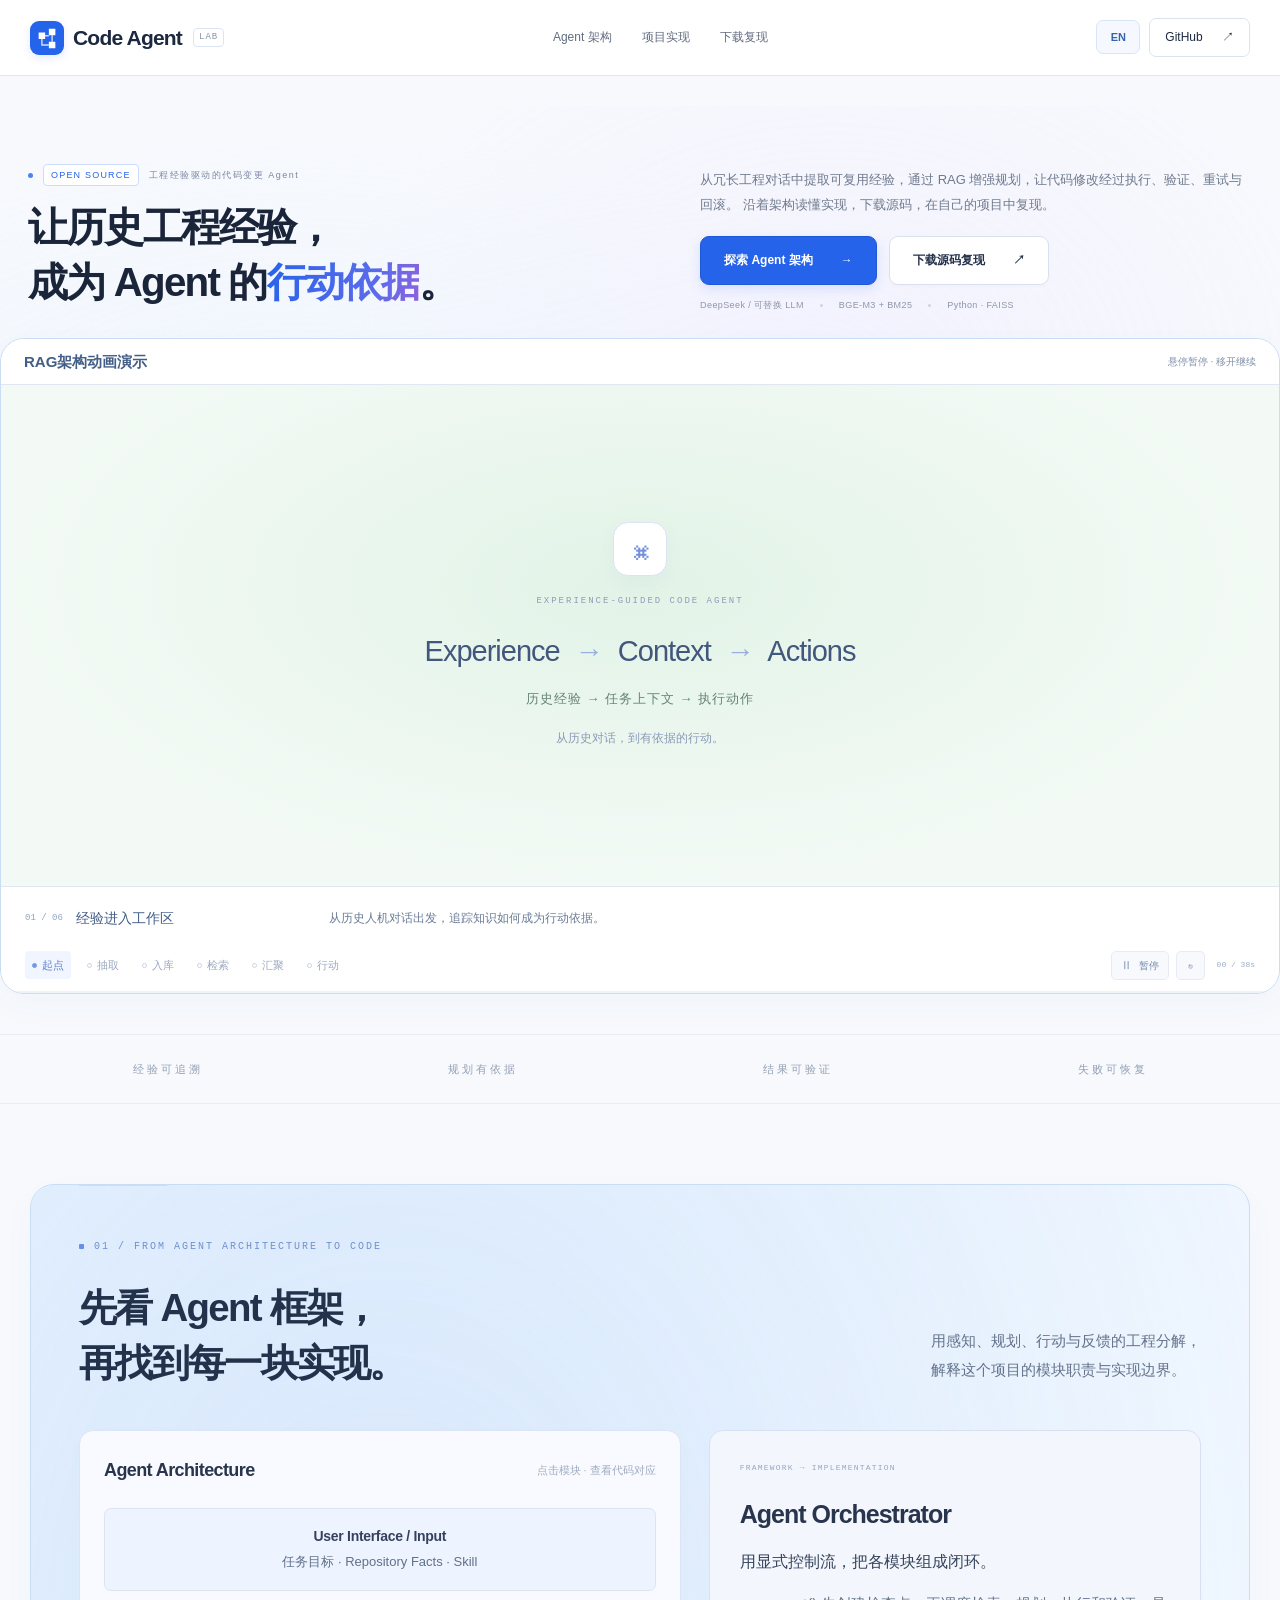
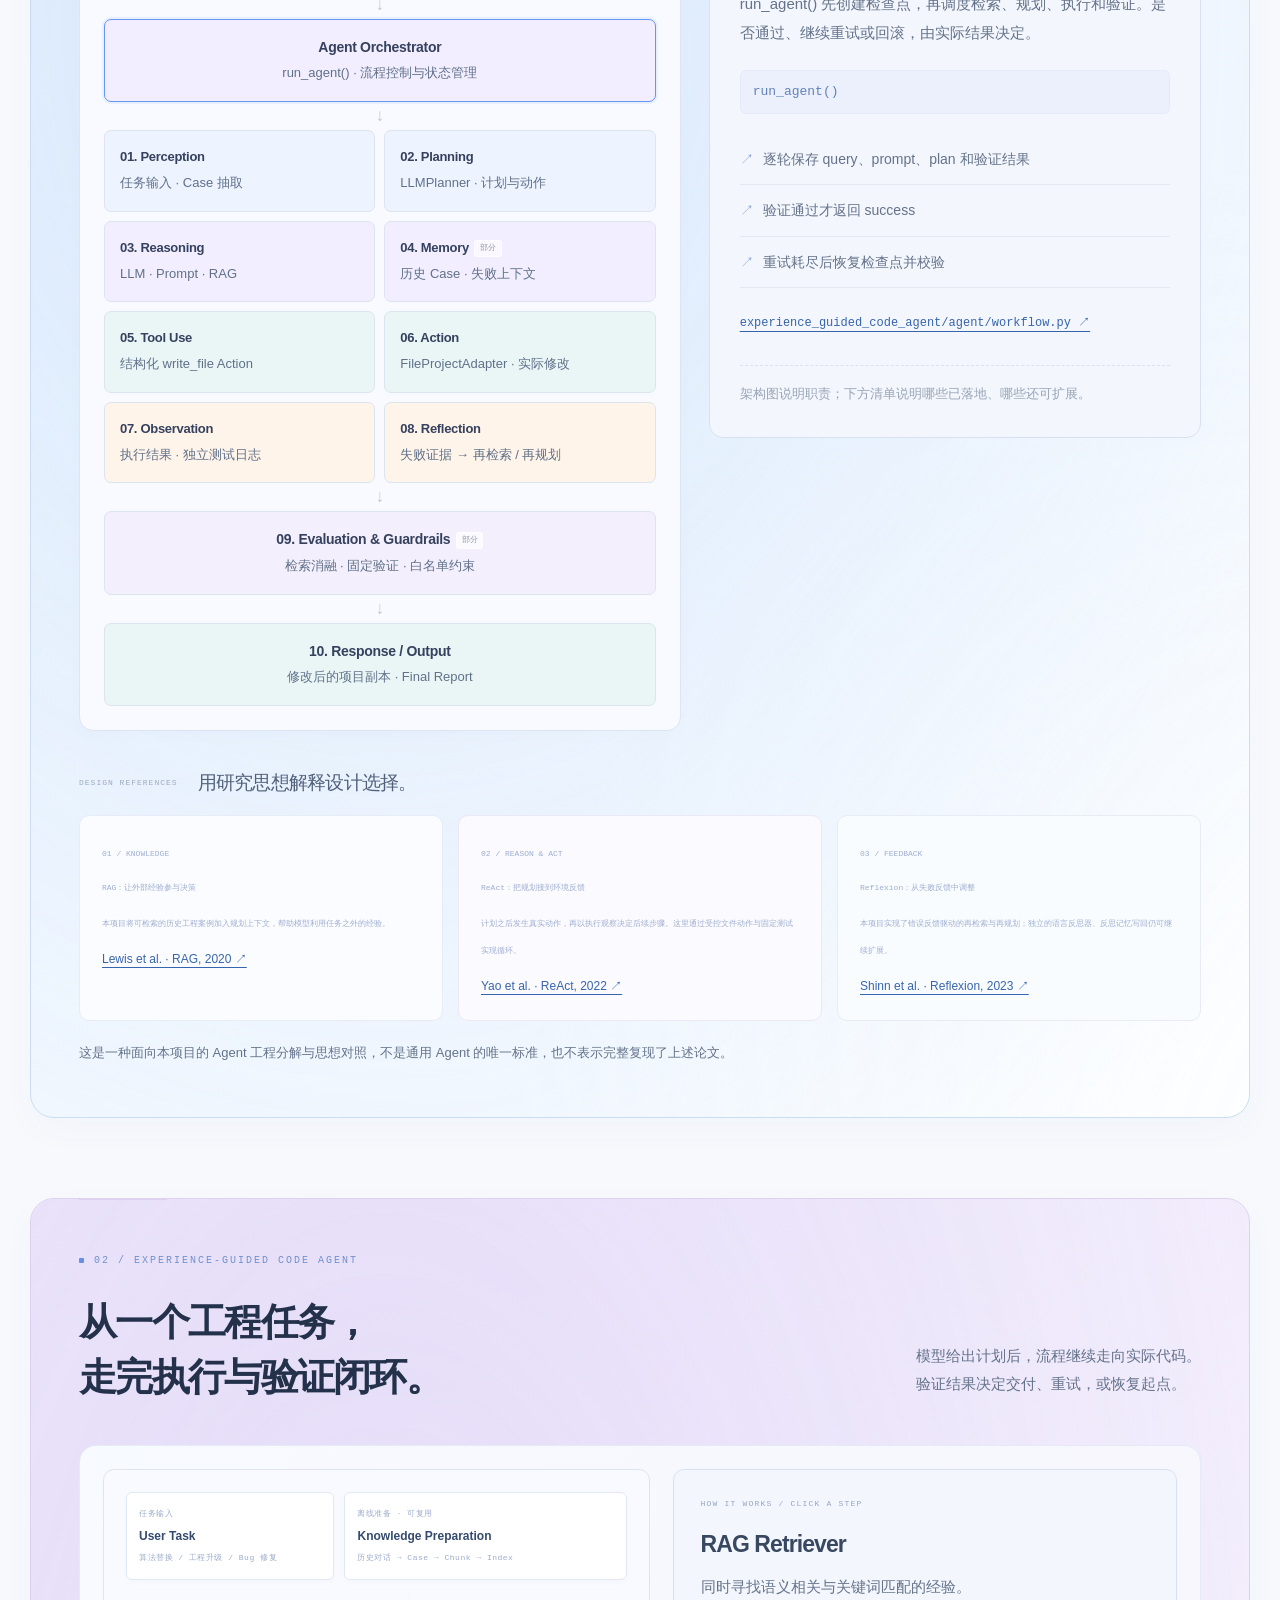
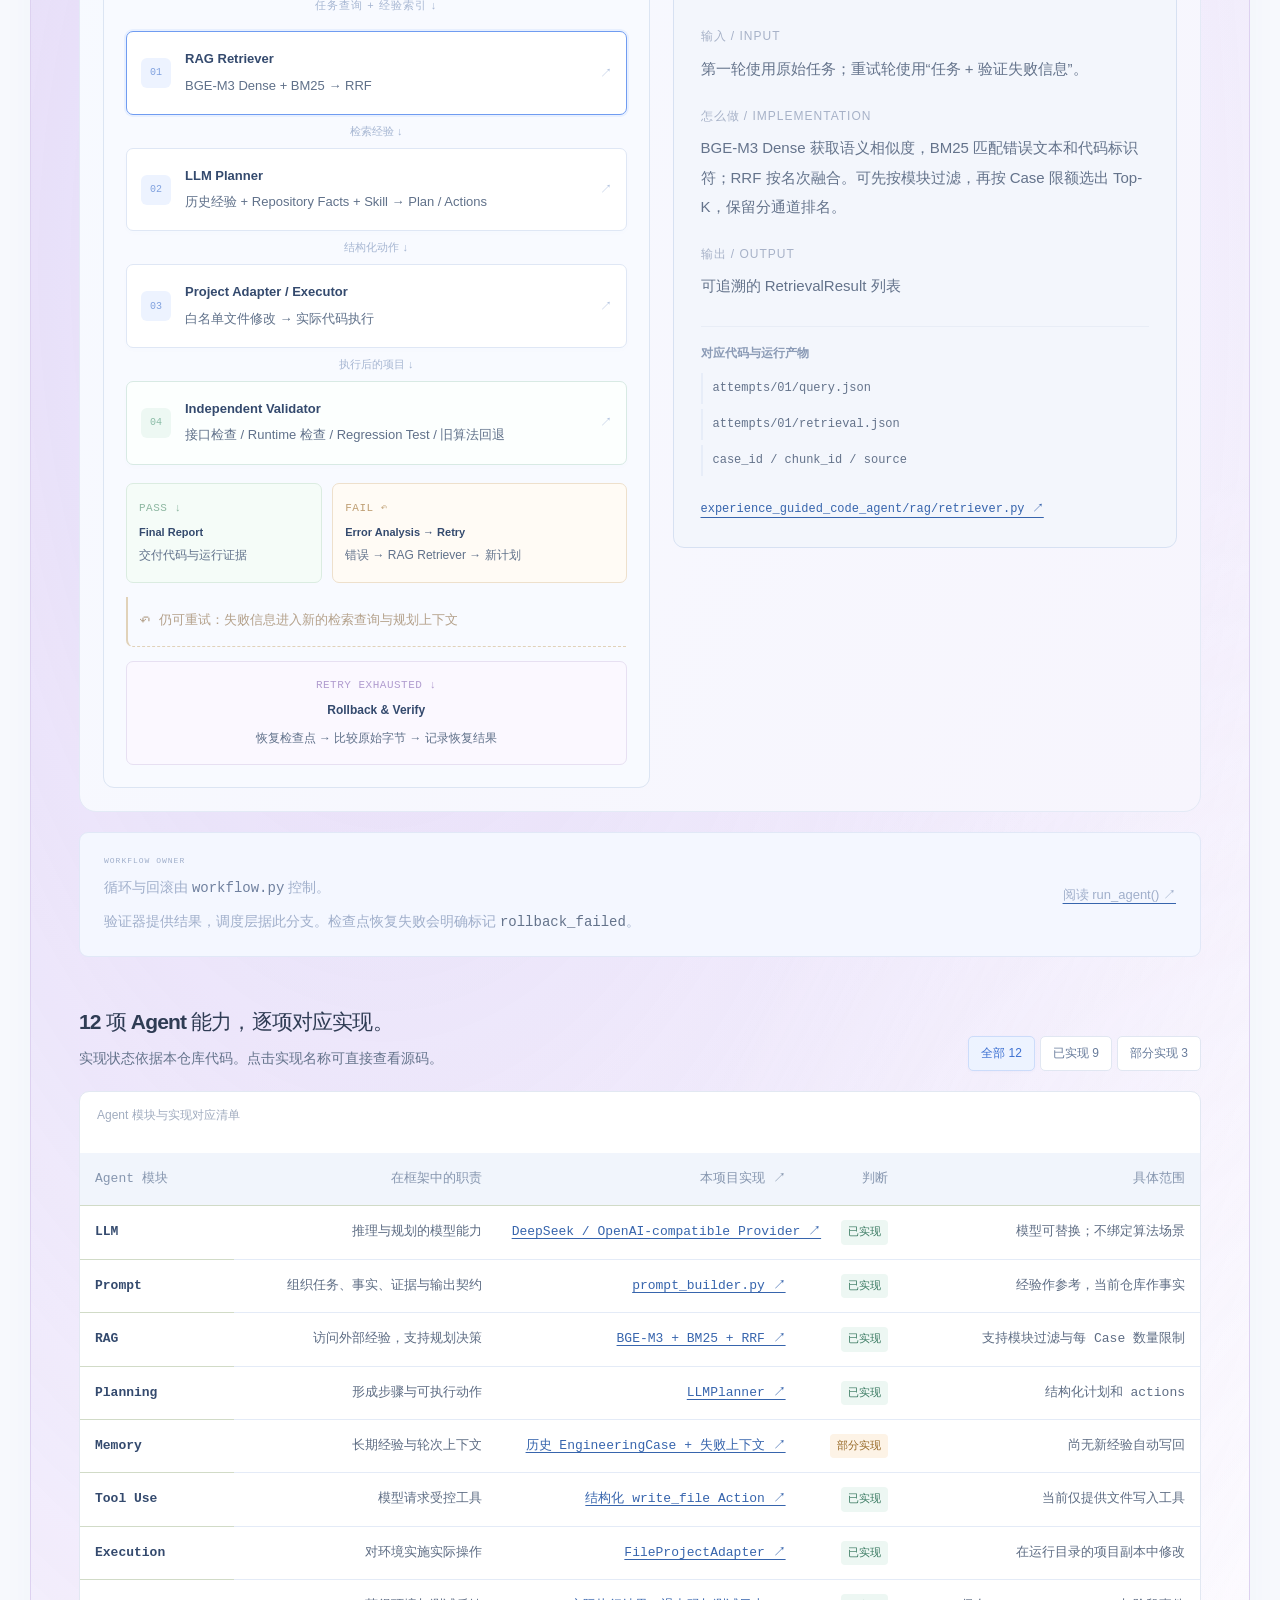
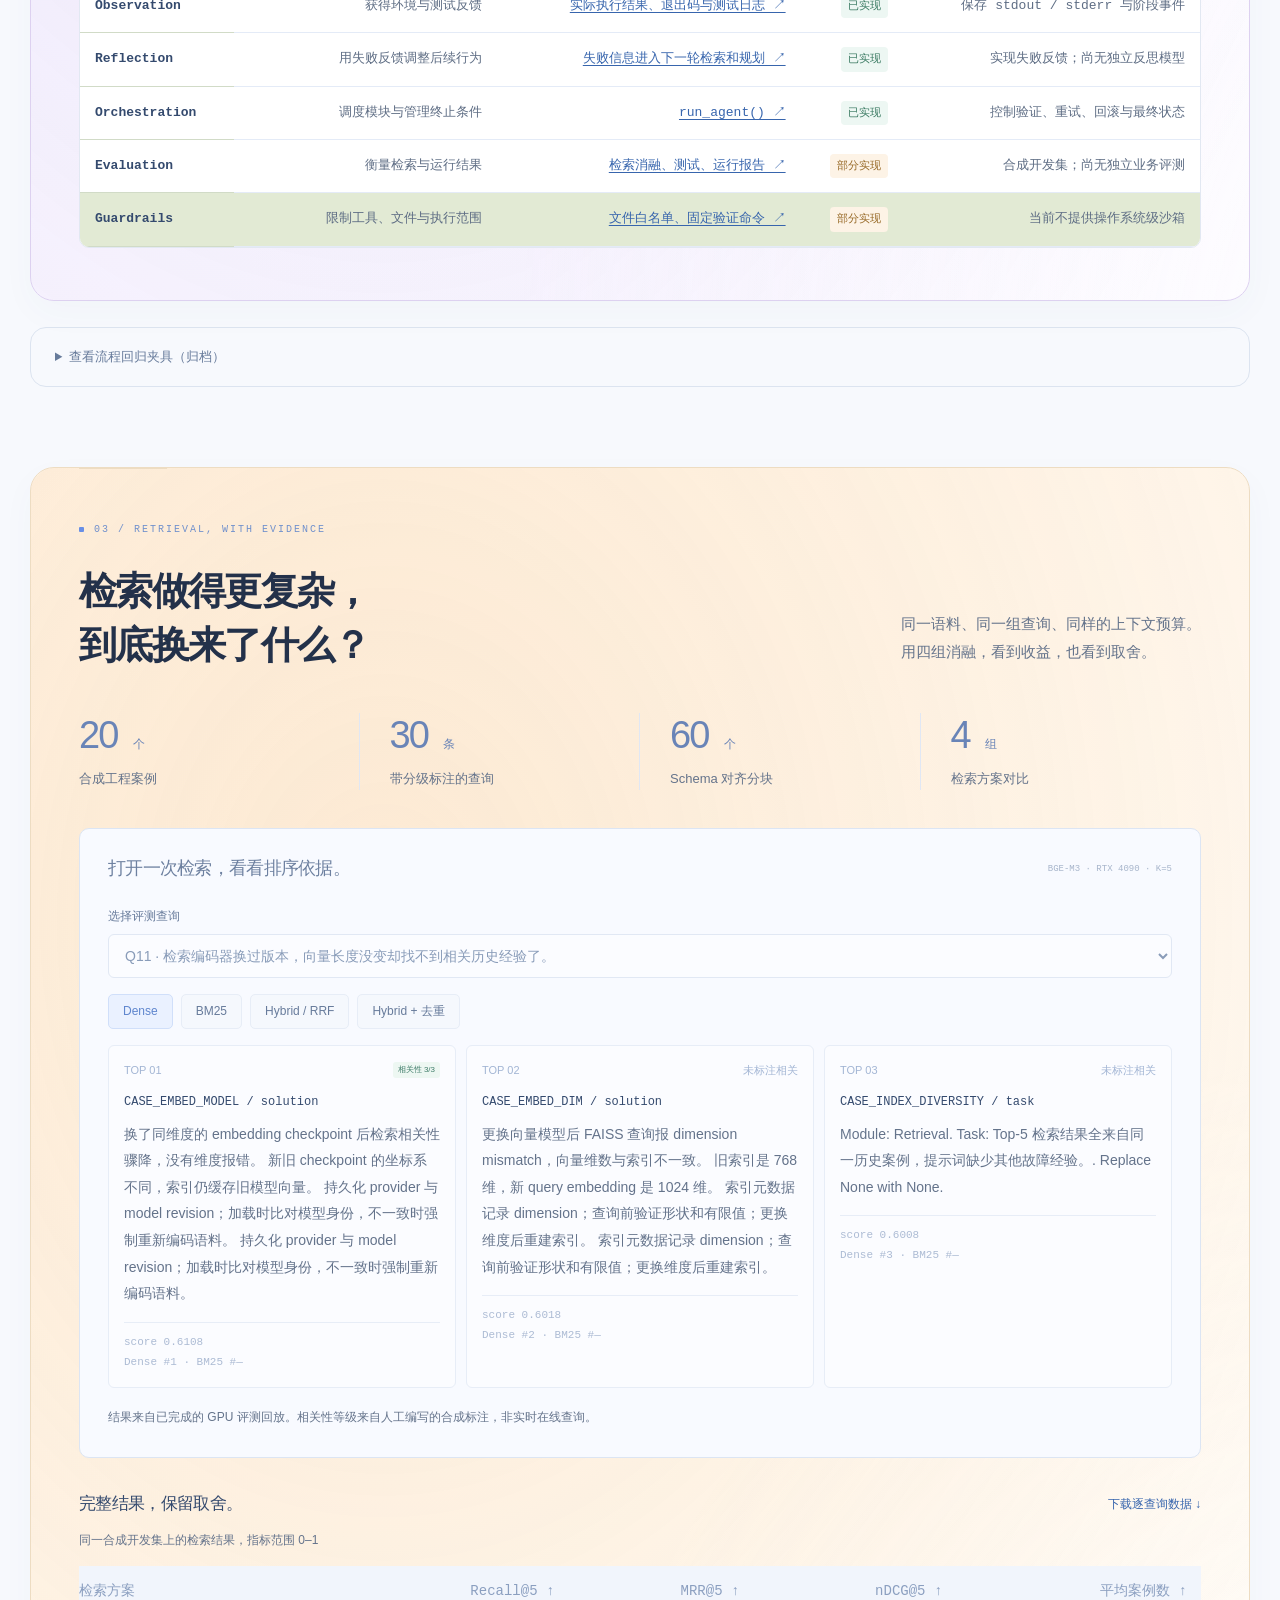
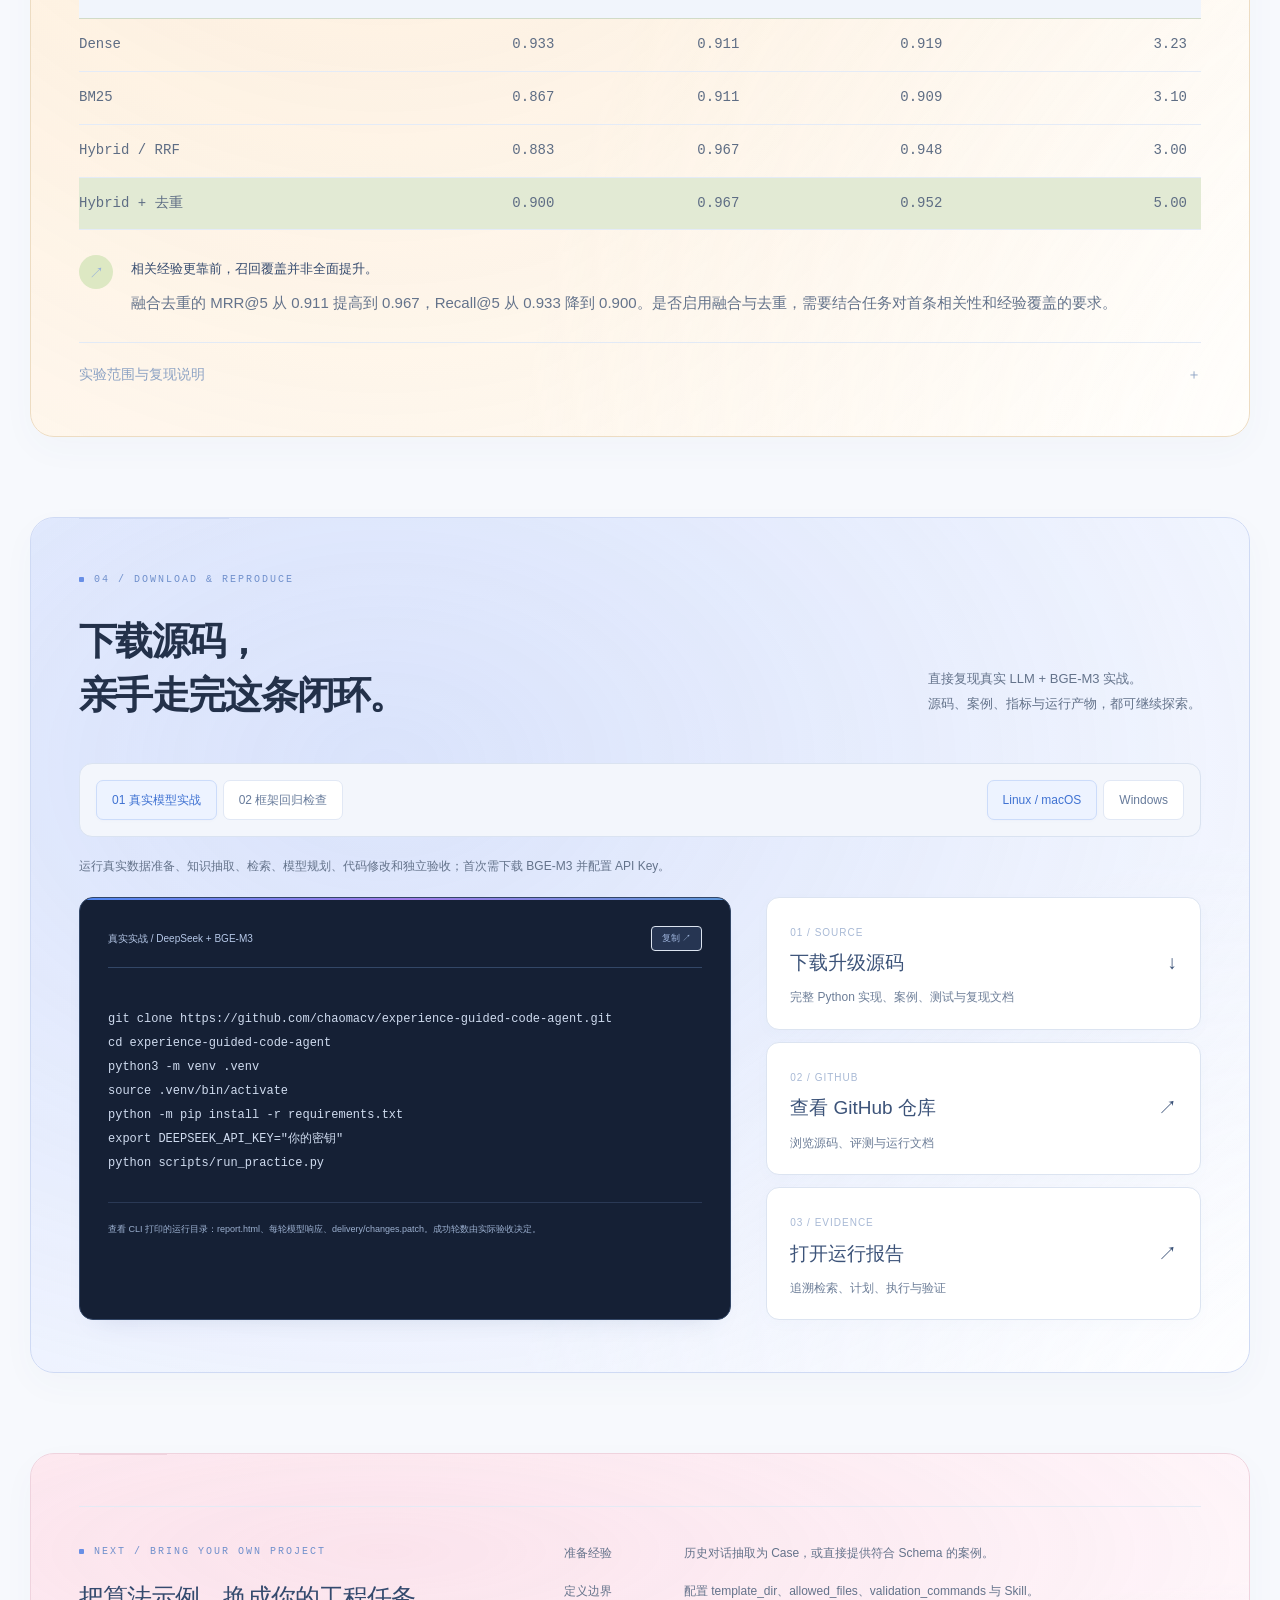
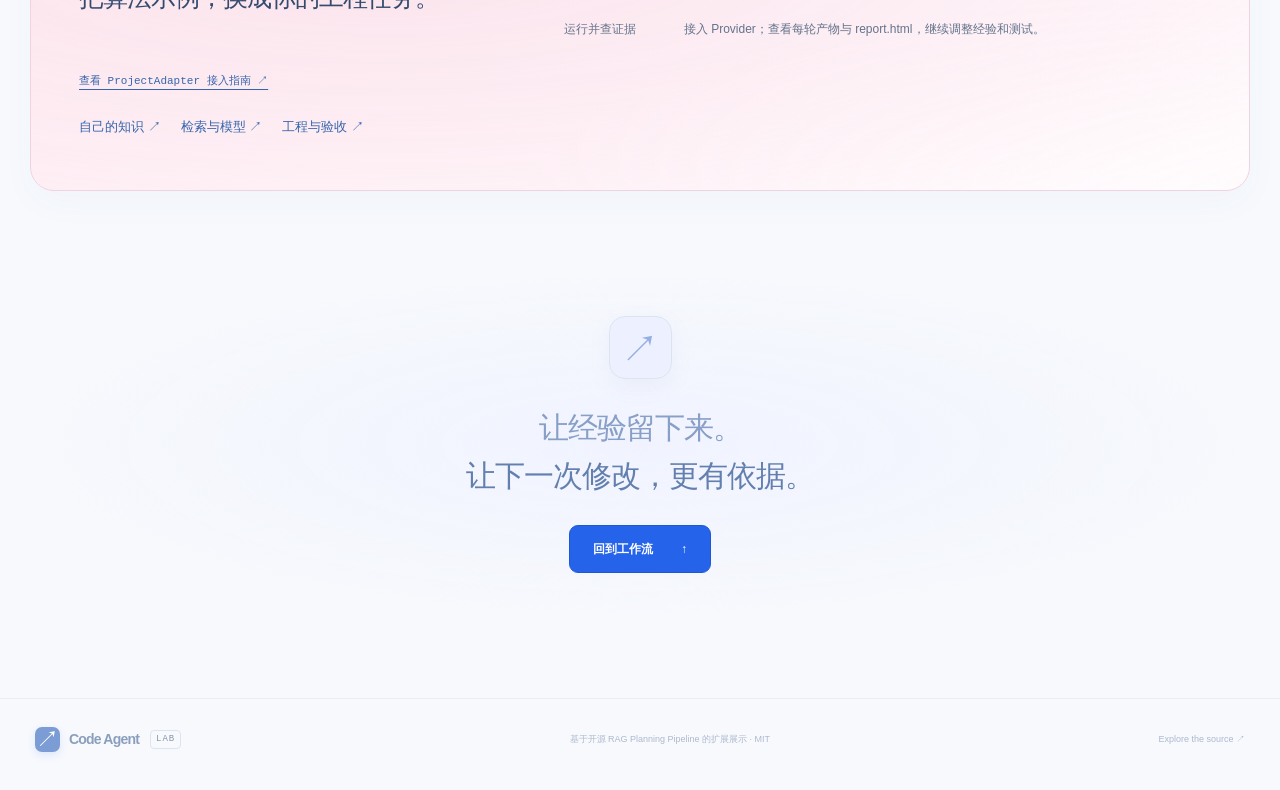
==== showcase/index.html @ 8fd4a6bb "Improve reading sizes in architecture, workflow and retrieval chapters" ====
<!DOCTYPE html>

<html lang="zh-CN">
<head>
<meta charset="utf-8"/><meta content="width=device-width,initial-scale=1" name="viewport"/>
<link href="favicon.svg" rel="icon" type="image/svg+xml"/>
<meta content="#ffffff" name="theme-color"/>
<meta content="可下载、可复现的 Experience-Guided Code Agent 实操项目：从 Agent 架构映射到混合检索、规划、代码执行、独立验证、重试与回滚。" data-i18n-content="可下载、可复现的 Experience-Guided Code Agent 实操项目：从 Agent 架构映射到混合检索、规划、代码执行、独立验证、重试与回滚。" name="description"/>
<title data-i18n="工程经验驱动的代码变更 Agent — 实操与复现">工程经验驱动的代码变更 Agent — 实操与复现</title>
<link href="style.css" rel="stylesheet"/>
<link href="guide.css" rel="stylesheet"/>
<link href="theme.css" rel="stylesheet"/>
<link href="knowledge-story.css?v=23af3fac9855" rel="stylesheet"/>
<link href="studio.css?v=6f95654a9f10" rel="stylesheet"/>
</head>
<body>
<a class="skip" href="#main"><span data-i18n="跳到内容">跳到内容</span></a>
<header class="nav"><a class="brand" href="#main"><span aria-hidden="true" class="mark"><svg viewbox="0 0 28 28"><path d="M5 8h7v7H5zM16 4h7v7h-7zM16 18h7v7h-7z"></path><path class="mark-edge" d="M12 11.5h4M19.5 11v7M8.5 15v6.5H16"></path></svg></span> Code Agent<span class="lab">LAB</span></a><nav aria-label="主导航" data-i18n-aria-label="主导航"><a href="#agent-framework"><span data-i18n="Agent 架构">Agent 架构</span></a><a href="#workflow"><span data-i18n="项目实现">项目实现</span></a><a href="#start"><span data-i18n="下载复现">下载复现</span></a></nav><div class="nav-actions"><button aria-label="Switch to English" class="language-toggle" disabled="True" id="language-toggle" title="Switch to English" type="button">EN</button><a class="nav-github" href="https://github.com/chaomacv/experience-guided-code-agent" rel="noopener" target="_blank">GitHub <span>↗</span></a></div></header>
<main id="main">
<section class="hero">
<div class="hero-intro"><div class="hero-heading"><div class="eyebrow"><span class="live-dot"></span> <span class="eyebrow-badge">OPEN SOURCE</span><span data-i18n="工程经验驱动的代码变更 Agent">工程经验驱动的代码变更 Agent</span></div>
<h1><span data-i18n="让历史工程经验，">让历史工程经验，</span><br/><span data-i18n="成为 Agent 的">成为 Agent 的</span><span class="handline"><span data-i18n="行动依据">行动依据</span></span><span data-i18n="。">。</span></h1>
</div><div class="hero-summary"><p class="hero-copy"><span data-i18n="从冗长工程对话中提取可复用经验，通过 RAG 增强规划，让代码修改经过执行、验证、重试与回滚。">从冗长工程对话中提取可复用经验，通过 RAG 增强规划，让代码修改经过执行、验证、重试与回滚。</span><br/> <span data-i18n="沿着架构读懂实现，下载源码，在自己的项目中复现。">沿着架构读懂实现，下载源码，在自己的项目中复现。</span></p>
<div class="hero-actions"><a class="button dark" href="#agent-framework"><span data-i18n="探索 Agent 架构">探索 Agent 架构</span> <span>→</span></a><a class="button quiet" href="#start"><span data-i18n="下载源码复现">下载源码复现</span> <span>↗</span></a></div>
<div class="hero-note"><span><span data-i18n="DeepSeek / 可替换 LLM">DeepSeek / 可替换 LLM</span></span><i></i><span>BGE-M3 + BM25</span><i></i><span>Python · FAISS</span></div>

</div></div>
<div class="knowledge-story" id="knowledge-story" role="region" aria-label="历史经验如何成为 Agent 的行动依据" data-i18n-aria-label="历史经验如何成为 Agent 的行动依据">
  <div class="ks-toolbar"><strong class="ks-workspace-title" data-i18n="RAG架构动画演示">RAG架构动画演示</strong><span class="ks-hover-hint" data-i18n="悬停暂停 · 移开继续">悬停暂停 · 移开继续</span></div>
  <div class="ks-viewport">
    <div class="ks-desktop" aria-hidden="true"><div class="ks-world"><div class="ks-track">
      <svg class="ks-connections" viewBox="0 0 4700 470" fill="none" aria-hidden="true"><defs><marker id="ks-arrow" markerWidth="7" markerHeight="7" refX="5" refY="3.5" orient="auto"><path d="M0 0L6 3.5L0 7" stroke="#9cb6ec" fill="none"/></marker></defs><g stroke="#c7d6ef" stroke-width="1.5" marker-end="url(#ks-arrow)"><path d="M374 242H422M1350 172H1450M1620 172H1840"/><path d="M1350 350H1740Q1770 350 1770 352H1840" class="ks-lexical-path"/><path d="M2130 250H2160V443H2540V270H2580M2520 160H2550V225H2580M2950 225H3030"/><path id="ks-results-bridge" d="M3360 250C3412 250 3433 223 3485 223"/><path d="M3700 118C3744 118 3756 195 3800 195M3700 220C3744 220 3756 227 3800 227M3700 322C3744 322 3756 258 3800 258M3700 405C3744 405 3756 292 3800 292M4150 243H4300"/></g><g class="ks-moving-line" stroke="#6d8ff0" stroke-width="2.5"><path d="M374 242H422M1330 172H1840M2520 160H2550V225H3360M3700 220C3744 220 3756 227 3800 227M4150 243H4300"/></g></svg>
      <div class="ks-station-label" style="left:34px">01 / RAW CONVERSATIONS</div>
      <article class="ks-chat ks-panel" style="left:34px;top:61px;width:340px;height:395px"><header class="ks-card-head"><span aria-hidden="true">◷</span><div class="ks-card-title"><strong>Conversation History</strong><small data-i18n="历史人机对话">历史人机对话</small></div></header><div class="ks-chat-window"><div class="ks-chat-scroll"><div class="ks-chat-file">engineering-history.json</div><div class="ks-chat-date"><span data-i18n="历史对话 · 示例">历史对话 · 示例</span></div><div class="ks-chat-entry human"><div class="ks-message engineer "><small>USER</small><p><span data-i18n="把旧 loss 换成 focal loss。">把旧 loss 换成 focal loss。</span></p><time>09:41 <i>✓✓</i></time></div></div><div class="ks-chat-entry assistant"><div class="ks-message agent "><small>AI ASSISTANT</small><p><span data-i18n="先读 custom_loss 和训练调用点，确认 logits / targets 的参数约定。替换实现时，保留原来的函数签名。">先读 custom_loss 和训练调用点，确认 logits / targets 的参数约定。替换实现时，保留原来的函数签名。</span></p><pre><code>def criterion(logits, targets):
    # keep the call signature
    ...</code></pre><time>09:41 <i></i></time></div></div><div class="ks-chat-entry human"><div class="ks-message engineer ks-highlight"><small>USER</small><p><span data-i18n="为什么 loss 变成向量了？">为什么 loss 变成向量了？</span></p><time>09:42 <i>✓✓</i></time></div></div><div class="ks-chat-entry assistant"><div class="ks-message agent ks-highlight"><small>AI ASSISTANT</small><p><span data-i18n="这里用了 reduction=&quot;none&quot;，没有汇总成标量。先保留 per-sample loss，最后做 mean；再对齐参数顺序和默认值。">这里用了 reduction="none"，没有汇总成标量。先保留 per-sample loss，最后做 mean；再对齐参数顺序和默认值。</span></p><pre><code>loss = focal_loss(
    logits, targets, reduction="none"
)
return loss.mean()</code></pre><time>09:42 <i></i></time></div></div><div class="ks-chat-entry human"><div class="ks-message engineer "><small>USER</small><p><span data-i18n="旧的调用方式也要能用。">旧的调用方式也要能用。</span></p><time>09:43 <i>✓✓</i></time></div></div><div class="ks-chat-entry assistant"><div class="ks-message agent "><small>AI ASSISTANT</small><p><span data-i18n="会检查 scalar output 和 backward()，并保留 legacy loss 的 fallback。">会检查 scalar output 和 backward()，并保留 legacy loss 的 fallback。</span></p><time>09:43 <i></i></time></div></div></div></div></article>
      <div class="ks-extractor ks-engine" style="left:422px;top:166px;width:150px"><span class="ks-ai-icon">✧</span><div class="ks-card-title"><strong>LLM</strong><small data-i18n="语义理解与知识抽取">语义理解与知识抽取</small></div></div>
      <span class="ks-fragment ks-fragment-one">mean reduction</span><span class="ks-fragment ks-fragment-two">function signature</span>
      <div class="ks-station-label" style="left:650px">02 / STRUCTURED KNOWLEDGE</div>
      <div class="ks-station-label ks-chunk-label" style="left:1050px">03 / KNOWLEDGE CHUNKS</div>
      <div class="ks-chunks ks-unified-chunks" style="left:650px;top:94px;width:300px"><div class="ks-chunk-shell"></div><span class="ks-knowledge-link" aria-hidden="true"></span><header class="ks-card-head"><span aria-hidden="true">▧</span><div class="ks-card-title"><strong>Structured Knowledge</strong><small data-i18n="从对话中提取的工程经验">从对话中提取的工程经验</small></div></header><div class="ks-split-note"><strong data-i18n="按语义拆分">按语义拆分</strong><span data-i18n="分别向量化">分别向量化</span></div>
        <article class="ks-chunk chunk-task"><span>01</span><div><strong>task</strong><p><span data-i18n="任务 · loss 模块 · 替换目标">任务 · loss 模块 · 替换目标</span></p></div><code>↗</code></article>
        <article class="ks-chunk chunk-constraint"><span>02</span><div><strong>constraint</strong><p><span data-i18n="参数签名 · scalar output · fallback">参数签名 · scalar output · fallback</span></p></div><code>↗</code></article>
        <article class="ks-chunk chunk-solution"><span>03</span><div><strong>solution</strong><p><span data-i18n="mean reduction · 参数对齐 · 修复经验">mean reduction · 参数对齐 · 修复经验</span></p></div><code>↗</code></article>
        <p class="ks-small-note"><span data-i18n="每块保留 case_id 与来源">每块保留 case_id 与来源</span></p>
      </div>
      <div class="ks-processing-flow"><span class="ks-knowledge-packet flow-0"><span class="ks-packet-text">task</span><span class="ks-packet-vector"><i style="height:7px"></i><i style="height:15px"></i><i style="height:11px"></i><i style="height:18px"></i><i style="height:9px"></i><i style="height:13px"></i></span></span><span class="ks-knowledge-packet flow-1"><span class="ks-packet-text">constraint</span><span class="ks-packet-vector"><i style="height:7px"></i><i style="height:15px"></i><i style="height:11px"></i><i style="height:18px"></i><i style="height:9px"></i><i style="height:13px"></i></span></span><span class="ks-knowledge-packet flow-2"><span class="ks-packet-text">solution</span><span class="ks-packet-vector"><i style="height:7px"></i><i style="height:15px"></i><i style="height:11px"></i><i style="height:18px"></i><i style="height:9px"></i><i style="height:13px"></i></span></span></div>
      <div class="ks-station-label" style="left:1450px">04 / TEXT → VECTORS</div>
      <div class="ks-embedding ks-engine" style="left:1450px;top:110px;width:170px"><span class="ks-ai-icon">⠿</span><div class="ks-card-title"><strong>Embedding Model</strong><small data-i18n="将每个片段编码为向量">将每个片段编码为向量</small></div></div>
      <div class="ks-vectors" style="left:1660px;top:122px"><div class="ks-card-title ks-vector-heading"><strong>Vector Embeddings</strong><small data-i18n="每个知识片段的向量表示">每个知识片段的向量表示</small></div><div class="ks-vector"><i style="--bar:14px"></i><i style="--bar:27px"></i><i style="--bar:20px"></i><i style="--bar:35px"></i><i style="--bar:12px"></i><i style="--bar:24px"></i><i style="--bar:31px"></i><i style="--bar:18px"></i></div><div class="ks-vector"><i style="--bar:30px"></i><i style="--bar:12px"></i><i style="--bar:24px"></i><i style="--bar:17px"></i><i style="--bar:33px"></i><i style="--bar:21px"></i><i style="--bar:14px"></i><i style="--bar:29px"></i></div><div class="ks-vector"><i style="--bar:18px"></i><i style="--bar:30px"></i><i style="--bar:12px"></i><i style="--bar:26px"></i><i style="--bar:21px"></i><i style="--bar:35px"></i><i style="--bar:16px"></i><i style="--bar:23px"></i></div><small><span data-i18n="向量示意 · 非实际数值">向量示意 · 非实际数值</span></small></div>
      <span class="ks-bypass" style="left:1460px;top:325px"><span data-i18n="同源 Chunk 文本 → 分词">同源 Chunk 文本 → 分词</span><b>BM25</b></span>
      <div class="ks-station-label" style="left:1840px">05 / KNOWLEDGE INDEX</div>
      <article class="ks-index ks-panel readable-index" style="left:1840px;top:65px;width:290px"><header class="ks-card-head"><span aria-hidden="true">▤</span><div class="ks-card-title"><strong>Knowledge Index</strong><small data-i18n="工程经验知识库">工程经验知识库</small></div></header><div class="ks-index-channel dense"><label>SEMANTIC INDEX</label><strong><span data-i18n="按含义找到相似经验">按含义找到相似经验</span></strong><div class="ks-index-grid"><i class=""></i><i class="relevant"></i><i class=""></i><i class=""></i><i class="relevant"></i><i class=""></i><i class=""></i><i class="relevant"></i><i class=""></i><i class=""></i><i class="relevant"></i><i class=""></i></div></div><div class="ks-index-records"><div>▧ <span>loss reduction</span><small><span data-i18n="没有做均值，loss 不是标量">没有做均值，loss 不是标量</span></small></div><div>▧ <span>function signature</span><small><span data-i18n="参数顺序与默认值需要对齐">参数顺序与默认值需要对齐</span></small></div></div><div class="ks-index-channel lexical"><label>KEYWORD INDEX</label><div class="ks-keywords"><span>loss</span><span>reduction</span><span>signature</span></div></div><footer><span data-i18n="保存经验内容与来源，支持语义和关键词查找">保存经验内容与来源，支持语义和关键词查找</span></footer></article>
      <div class="ks-station-label" style="left:2220px">06 / A NEW USER TASK</div><article class="ks-query ks-panel" style="left:2220px;top:85px;width:300px"><header class="ks-card-head"><span aria-hidden="true">↗</span><div class="ks-card-title"><strong>User Task</strong><small data-i18n="新任务">新任务</small></div></header><p><span data-i18n="用户提出的新任务。">用户提出的新任务。</span></p><footer><span data-i18n="新任务 → 查找过去的相关经验">新任务 → 查找过去的相关经验</span></footer></article>
      <div class="ks-library-source"><span aria-hidden="true">▤</span><strong data-i18n="工程经验知识库">工程经验知识库</strong></div>
      <span class="ks-library-pulse" aria-hidden="true"></span>
      <div class="ks-station-label" style="left:2580px">07 / RETRIEVE RELEVANT EXPERIENCE</div>
      <article class="ks-search ks-panel" style="left:2580px;top:85px;width:370px"><header class="ks-card-head"><span aria-hidden="true">⌕</span><div class="ks-card-title"><strong>Experience Retrieval</strong><small data-i18n="相关经验检索">相关经验检索</small></div></header><div class="ks-search-steps"><div><b>01</b><strong>Retrieve</strong><span><span data-i18n="检索">检索</span></span></div><div><b>02</b><strong>Match</strong><span><span data-i18n="匹配">匹配</span></span></div><div><b>03</b><strong>Rank</strong><span><span data-i18n="排名">排名</span></span></div><div><b>04</b><strong>Select</strong><span><span data-i18n="选择">选择</span></span></div></div><p class="ks-search-note"><span data-i18n="结合任务含义与关键词，按相关程度排序并选择。">结合任务含义与关键词，按相关程度排序并选择。</span></p></article>
      <article class="ks-results ks-panel" style="left:3030px;top:85px;width:330px"><header class="ks-card-head"><span aria-hidden="true">▧</span><div class="ks-card-title"><strong>Retrieved Experience</strong><small data-i18n="可复用的历史经验">可复用的历史经验</small></div></header><div class="ks-result"><b>01</b><div><strong>mean reduction</strong><small><span data-i18n="逐样本 loss 最终需要汇总为标量">逐样本 loss 最终需要汇总为标量</span></small></div></div><div class="ks-result"><b>02</b><div><strong>signature compatibility</strong><small><span data-i18n="保持参数顺序、默认值与调用兼容">保持参数顺序、默认值与调用兼容</span></small></div></div><div class="ks-result"><b>03</b><div><strong>legacy fallback</strong><small><span data-i18n="保留旧 loss，并检查 backward()">保留旧 loss，并检查 backward()</span></small></div></div><footer><span data-i18n="每条经验保留来源，可回到原始 Case">每条经验保留来源，可回到原始 Case</span></footer></article>
      <span class="ks-retrieved-packet">Retrieved Cases</span>
      <div class="ks-station-label" style="left:3500px">08 / MULTI-SOURCE CONTEXT</div>
      <div class="ks-context-source source-task" style="left:3500px;top:88px"><div class="ks-card-title"><strong>User Task</strong><small data-i18n="本次用户需求">本次用户需求</small></div></div>
      <div class="ks-context-source source-cases" style="left:3500px;top:190px"><div class="ks-card-title"><strong>Retrieved Cases</strong><small data-i18n="带来源的历史经验">带来源的历史经验</small></div></div>
      <div class="ks-context-source source-facts" style="left:3500px;top:292px"><div class="ks-card-title"><strong>Repository Facts</strong><small data-i18n="当前代码与可编辑文件">当前代码与可编辑文件</small></div></div>
      <div class="ks-context-source source-skill" style="left:3500px;top:374px"><div class="ks-card-title"><strong>Skill / Constraints</strong><small data-i18n="白名单与固定验收规则">白名单与固定验收规则</small></div></div>
      <span class="ks-context-packet packet-0" style="top:104px">Task</span>
      <span class="ks-context-packet packet-1" style="top:207px">Experience</span>
      <span class="ks-context-packet packet-2" style="top:309px">Facts</span>
      <span class="ks-context-packet packet-3" style="top:391px">Skill</span>
      <article class="ks-enriched" style="left:3800px;top:155px;width:350px"><header class="ks-card-head"><span aria-hidden="true">✧</span><div class="ks-card-title"><strong>Enriched Task</strong><small data-i18n="带有历史经验的任务">带有历史经验的任务</small></div></header><div class="ks-enriched-block ks-enriched-summary"><label>User Task</label><p data-i18n="融合历史经验，补充当前约束。">融合历史经验，补充当前约束。</p></div></article>
      <div class="ks-model-handoff ks-engine" style="left:4300px;top:120px;width:290px"><span class="ks-ai-icon">✧</span><div class="ks-card-title"><strong>LLM / MLLM</strong><small data-i18n="根据增强任务规划与执行">根据增强任务规划与执行</small></div><p><span data-i18n="接收增强任务，推进后续工作">接收增强任务，推进后续工作</span></p><div class="ks-handoff-stages">Planning <span>→</span> Tools <span>→</span> Validation</div><small><span data-i18n="当前 demo 使用 LLM；由工具完成修改与独立验收">当前 demo 使用 LLM；由工具完成修改与独立验收</span></small><em><span data-i18n="MLLM 可扩展">MLLM 可扩展</span></em></div>

    </div></div></div>
    <div class="ks-mobile" aria-hidden="true">
      <article data-mobile-phase="0"><span class="ks-mobile-kicker">ENGINEERING HISTORY</span><div class="ks-mobile-history"><div class="ks-chat-entry human"><div class="ks-message engineer "><small>USER</small><p><span data-i18n="把旧 loss 换成 focal loss。">把旧 loss 换成 focal loss。</span></p><time>09:41 <i>✓✓</i></time></div></div><div class="ks-chat-entry assistant"><div class="ks-message agent "><small>AI ASSISTANT</small><p><span data-i18n="先对齐参数，再检查 loss 是否为标量。">先对齐参数，再检查 loss 是否为标量。</span></p><pre><code>return loss.mean()</code></pre><time>09:41 <i></i></time></div></div></div></article>
      <article data-mobile-phase="1"><span class="ks-mobile-kicker">LLM → STRUCTURED KNOWLEDGE</span><div class="ks-mobile-extract">✧ LLM ↓</div><div class="ks-mobile-case"><strong>task · constraint · solution</strong><p><span data-i18n="替换 loss；修复 mean reduction 与参数不一致。">替换 loss；修复 mean reduction 与参数不一致。</span></p></div><p><span data-i18n="理解语义 → 结构化抽取">理解语义 → 结构化抽取</span></p></article>
      <article data-mobile-phase="2"><span class="ks-mobile-kicker">CHUNK → EMBEDDING → KNOWLEDGE INDEX</span><div class="ks-mobile-chunks"><span>task</span><span>constraint</span><span>solution</span></div><div class="ks-mobile-index"><div>Embedding Model<br/><span data-i18n="文本 → 向量">文本 → 向量</span></div><div>Knowledge Index<br/><span data-i18n="经验内容 + 来源">经验内容 + 来源</span></div></div><p>loss · reduction · signature</p></article>
      <article data-mobile-phase="3"><span class="ks-mobile-kicker">USER TASK → EXPERIENCE RETRIEVAL</span><div class="ks-mobile-task"><strong>User Task</strong><p><span data-i18n="用户提出的新任务。">用户提出的新任务。</span></p></div><div class="ks-mobile-fusion">Retrieve → Match → Rank → Select</div><div class="ks-mobile-case"><strong><span data-i18n="相关任务的历史经验">相关任务的历史经验</span></strong><p>mean reduction · signature · fallback</p></div></article>
      <article data-mobile-phase="4"><span class="ks-mobile-kicker">MULTI-SOURCE CONTEXT</span><div class="ks-mobile-chunks"><span>User Task</span><span>Retrieved Cases</span><span>Repository Facts</span><span>Skill / Constraints</span></div><div class="ks-mobile-prompt"><strong>Task + Experience</strong><p><span data-i18n="带有历史经验的用户需求 / 任务">带有历史经验的用户需求 / 任务</span></p></div></article>
      <article data-mobile-phase="5"><span class="ks-mobile-kicker">ENRICHED TASK → MODEL</span><div class="ks-mobile-prompt"><strong>Task + Experience</strong></div><div class="ks-mobile-extract">↓ LLM / MLLM</div><div class="ks-mobile-fusion">Planning → Tools → Validation</div><p><span data-i18n="当前 demo 使用 LLM；由工具完成修改与独立验收">当前 demo 使用 LLM；由工具完成修改与独立验收</span></p></article>
    </div>
    <div class="ks-loop-veil" aria-hidden="true"><span class="ks-loop-mark">⌘</span><small>EXPERIENCE-GUIDED CODE AGENT</small><strong>Experience <i>→</i> Context <i>→</i> Actions</strong><span class="ks-loop-translation" data-i18n="历史经验 → 任务上下文 → 执行动作">历史经验 → 任务上下文 → 执行动作</span><p><span data-i18n="从历史对话，到有依据的行动。">从历史对话，到有依据的行动。</span></p></div>
  </div>
  <div class="ks-caption"><div><span id="ks-phase-number">01 / 06</span><strong id="ks-phase-title"><span data-i18n="经验进入工作区">经验进入工作区</span></strong></div><p id="ks-phase-copy"><span data-i18n="从历史人机对话出发，追踪知识如何成为行动依据。">从历史人机对话出发，追踪知识如何成为行动依据。</span></p></div>
  <div class="ks-controls"><div class="ks-phases" role="group" aria-label="选择动画阶段" data-i18n-aria-label="选择动画阶段">
    <button type="button" data-ks-phase="0" aria-pressed="true"><i></i><span data-i18n="起点">起点</span></button><button type="button" data-ks-phase="1" aria-pressed="false"><i></i><span data-i18n="抽取">抽取</span></button><button type="button" data-ks-phase="2" aria-pressed="false"><i></i><span data-i18n="入库">入库</span></button><button type="button" data-ks-phase="3" aria-pressed="false"><i></i><span data-i18n="检索">检索</span></button><button type="button" data-ks-phase="4" aria-pressed="false"><i></i><span data-i18n="汇聚">汇聚</span></button><button type="button" data-ks-phase="5" aria-pressed="false"><i></i><span data-i18n="行动">行动</span></button>
    </div><div class="ks-playback"><button type="button" id="ks-play" aria-label="暂停动画" data-i18n-aria-label="暂停动画"><span id="ks-play-icon" aria-hidden="true">Ⅱ</span><span id="ks-play-label"><span data-i18n="暂停">暂停</span></span></button><button type="button" id="ks-replay" aria-label="重新播放动画" data-i18n-aria-label="重新播放动画">↻</button><span class="ks-time"><span id="ks-time">00</span> / 38s</span></div></div>
  <div class="ks-progress" aria-hidden="true"><i id="ks-progress-fill"></i></div>
<p class="ks-accessible-summary"><span data-i18n="动画用 loss 替换的示例对话说明知识如何形成：LLM 抽取 结构化知识，再拆分为 Chunk，经 Embedding 建立经验知识库。新任务检索、匹配、排名、选择相关经验，与当前代码和约束汇合为增强任务，再交给模型推进。当前项目使用 LLM，修改与独立验证由工具执行；MLLM 为可扩展方向。">动画用 loss 替换的示例对话说明知识如何形成：LLM 抽取 结构化知识，再拆分为 Chunk，经 Embedding 建立经验知识库。新任务检索、匹配、排名、选择相关经验，与当前代码和约束汇合为增强任务，再交给模型推进。当前项目使用 LLM，修改与独立验证由工具执行；MLLM 为可扩展方向。</span></p>
</div>
</section>
<div class="principles"><span><span data-i18n="经验可追溯">经验可追溯</span></span><span><span data-i18n="规划有依据">规划有依据</span></span><span><span data-i18n="结果可验证">结果可验证</span></span><span><span data-i18n="失败可恢复">失败可恢复</span></span></div>
<section class="section framework" id="agent-framework">
<div class="section-label">01 / FROM AGENT ARCHITECTURE TO CODE</div>
<div class="section-heading"><h2><span data-i18n="先看 Agent 框架，">先看 Agent 框架，</span><br/><span data-i18n="再找到每一块实现。">再找到每一块实现。</span></h2><p><span data-i18n="用感知、规划、行动与反馈的工程分解，">用感知、规划、行动与反馈的工程分解，</span><br/><span data-i18n="解释这个项目的模块职责与实现边界。">解释这个项目的模块职责与实现边界。</span></p></div>
<div class="framework-layout">
<div aria-label="Agent 架构与项目实现对应图" class="framework-map" data-i18n-aria-label="Agent 架构与项目实现对应图">
<div class="map-caption"><strong>Agent Architecture</strong><span><span data-i18n="点击模块 · 查看代码对应">点击模块 · 查看代码对应</span></span></div>
<button class="concept-node blue wide" data-concept="input"><strong>User Interface / Input</strong><small><span data-i18n="任务目标 · Repository Facts · Skill">任务目标 · Repository Facts · Skill</span></small></button><div aria-hidden="true" class="map-down">↓</div>
<button class="concept-node violet wide" data-concept="orchestration"><strong>Agent Orchestrator</strong><small><span data-i18n="run_agent() · 流程控制与状态管理">run_agent() · 流程控制与状态管理</span></small></button><div aria-hidden="true" class="map-down">↓</div>
<div class="core-nodes">
<button class="concept-node blue" data-concept="perception"><strong>01. Perception</strong><small><span data-i18n="任务输入 · Case 抽取">任务输入 · Case 抽取</span></small></button>
<button class="concept-node blue" data-concept="planning"><strong>02. Planning</strong><small><span data-i18n="LLMPlanner · 计划与动作">LLMPlanner · 计划与动作</span></small></button>
<button class="concept-node violet" data-concept="reasoning"><strong>03. Reasoning</strong><small>LLM · Prompt · RAG</small></button>
<button class="concept-node violet" data-concept="memory"><strong>04. Memory <i><span data-i18n="部分">部分</span></i></strong><small><span data-i18n="历史 Case · 失败上下文">历史 Case · 失败上下文</span></small></button>
<button class="concept-node mint" data-concept="tools"><strong>05. Tool Use</strong><small><span data-i18n="结构化 write_file Action">结构化 write_file Action</span></small></button>
<button class="concept-node mint" data-concept="action"><strong>06. Action</strong><small><span data-i18n="FileProjectAdapter · 实际修改">FileProjectAdapter · 实际修改</span></small></button>
<button class="concept-node amber" data-concept="observation"><strong>07. Observation</strong><small><span data-i18n="执行结果 · 独立测试日志">执行结果 · 独立测试日志</span></small></button>
<button class="concept-node amber" data-concept="reflection"><strong>08. Reflection</strong><small><span data-i18n="失败证据 → 再检索 / 再规划">失败证据 → 再检索 / 再规划</span></small></button>
</div><div aria-hidden="true" class="map-down">↓</div>
<button class="concept-node rose wide" data-concept="evaluation"><strong>09. Evaluation &amp; Guardrails <i><span data-i18n="部分">部分</span></i></strong><small><span data-i18n="检索消融 · 固定验证 · 白名单约束">检索消融 · 固定验证 · 白名单约束</span></small></button><div aria-hidden="true" class="map-down">↓</div>
<button class="concept-node mint wide" data-concept="output"><strong>10. Response / Output</strong><small><span data-i18n="修改后的项目副本 · Final Report">修改后的项目副本 · Final Report</span></small></button>
</div>
<article aria-atomic="true" aria-live="polite" class="concept-detail"><div class="detail-eyebrow">FRAMEWORK → IMPLEMENTATION</div><h3 id="concept-title"></h3><strong id="concept-headline"></strong><p id="concept-copy"></p><div class="implementation-chip" id="concept-implementation"></div><ul id="concept-points"></ul><a class="source-link" id="concept-source" rel="noopener" target="_blank"><span data-i18n="查看对应源码 ↗">查看对应源码 ↗</span></a><div class="detail-bottom"><span data-i18n="架构图说明职责；下方清单说明哪些已落地、哪些还可扩展。">架构图说明职责；下方清单说明哪些已落地、哪些还可扩展。</span></div></article>
</div>
<div class="theory-heading"><span>DESIGN REFERENCES</span><h3><span data-i18n="用研究思想解释设计选择。">用研究思想解释设计选择。</span></h3></div>
<div class="theory-grid"><article><span>01 / KNOWLEDGE</span><h4><span data-i18n="RAG：让外部经验参与决策">RAG：让外部经验参与决策</span></h4><p><span data-i18n="本项目将可检索的历史工程案例加入规划上下文，帮助模型利用任务之外的经验。">本项目将可检索的历史工程案例加入规划上下文，帮助模型利用任务之外的经验。</span></p><a href="https://arxiv.org/abs/2005.11401" rel="noopener" target="_blank">Lewis et al. · RAG, 2020 ↗</a></article><article><span>02 / REASON &amp; ACT</span><h4><span data-i18n="ReAct：把规划接到环境反馈">ReAct：把规划接到环境反馈</span></h4><p><span data-i18n="计划之后发生真实动作，再以执行观察决定后续步骤。这里通过受控文件动作与固定测试实现循环。">计划之后发生真实动作，再以执行观察决定后续步骤。这里通过受控文件动作与固定测试实现循环。</span></p><a href="https://arxiv.org/abs/2210.03629" rel="noopener" target="_blank">Yao et al. · ReAct, 2022 ↗</a></article><article><span>03 / FEEDBACK</span><h4><span data-i18n="Reflexion：从失败反馈中调整">Reflexion：从失败反馈中调整</span></h4><p><span data-i18n="本项目实现了错误反馈驱动的再检索与再规划；独立的语言反思器、反思记忆写回仍可继续扩展。">本项目实现了错误反馈驱动的再检索与再规划；独立的语言反思器、反思记忆写回仍可继续扩展。</span></p><a href="https://arxiv.org/abs/2303.11366" rel="noopener" target="_blank">Shinn et al. · Reflexion, 2023 ↗</a></article></div>
<p class="scope-note"><span data-i18n="这是一种面向本项目的 Agent 工程分解与思想对照，不是通用 Agent 的唯一标准，也不表示完整复现了上述论文。">这是一种面向本项目的 Agent 工程分解与思想对照，不是通用 Agent 的唯一标准，也不表示完整复现了上述论文。</span></p>
</section>
<section class="section project-flow" id="workflow">
<div class="section-label">02 / EXPERIENCE-GUIDED CODE AGENT</div>
<div class="section-heading"><h2><span data-i18n="从一个工程任务，">从一个工程任务，</span><br/><span data-i18n="走完执行与验证闭环。">走完执行与验证闭环。</span></h2><p><span data-i18n="模型给出计划后，流程继续走向实际代码。">模型给出计划后，流程继续走向实际代码。</span><br/><span data-i18n="验证结果决定交付、重试，或恢复起点。">验证结果决定交付、重试，或恢复起点。</span></p></div>
<div class="implementation-flow">
<div aria-label="Experience-Guided Code Agent 实施流程" class="flow-diagram" data-i18n-aria-label="Experience-Guided Code Agent 实施流程">
<div class="flow-context"><button data-step="task"><span><span data-i18n="任务输入">任务输入</span></span><strong>User Task</strong><small><span data-i18n="算法替换 / 工程升级 / Bug 修复">算法替换 / 工程升级 / Bug 修复</span></small></button><button data-step="knowledge"><span><span data-i18n="离线准备 · 可复用">离线准备 · 可复用</span></span><strong>Knowledge Preparation</strong><small><span data-i18n="历史对话 → Case → Chunk → Index">历史对话 → Case → Chunk → Index</span></small></button></div>
<div aria-hidden="true" class="flow-join"><span data-i18n="任务查询 + 经验索引 ↓">任务查询 + 经验索引 ↓</span></div>
<div class="flow-lane">
<button class="process-node" data-step="retrieval"><span class="process-number">01</span><span><strong>RAG Retriever</strong><small>BGE-M3 Dense + BM25 → RRF</small></span><b>↗</b></button><div aria-hidden="true" class="flow-connector"><span data-i18n="检索经验 ↓">检索经验 ↓</span></div>
<button class="process-node" data-step="planner"><span class="process-number">02</span><span><strong>LLM Planner</strong><small><span data-i18n="历史经验 + Repository Facts + Skill → Plan / Actions">历史经验 + Repository Facts + Skill → Plan / Actions</span></small></span><b>↗</b></button><div aria-hidden="true" class="flow-connector"><span data-i18n="结构化动作 ↓">结构化动作 ↓</span></div>
<button class="process-node" data-step="execute"><span class="process-number">03</span><span><strong>Project Adapter / Executor</strong><small><span data-i18n="白名单文件修改 → 实际代码执行">白名单文件修改 → 实际代码执行</span></small></span><b>↗</b></button><div aria-hidden="true" class="flow-connector"><span data-i18n="执行后的项目 ↓">执行后的项目 ↓</span></div>
<button class="process-node validator-node" data-step="validate"><span class="process-number">04</span><span><strong>Independent Validator</strong><small><span data-i18n="接口检查 / Runtime 检查 / Regression Test / 旧算法回退">接口检查 / Runtime 检查 / Regression Test / 旧算法回退</span></small></span><b>↗</b></button>
</div>
<div class="flow-outcomes"><button class="outcome-pass" data-step="report"><span>PASS ↓</span><strong>Final Report</strong><small><span data-i18n="交付代码与运行证据">交付代码与运行证据</span></small></button><button class="outcome-fail" data-step="retry"><span>FAIL ↶</span><strong>Error Analysis → Retry</strong><small><span data-i18n="错误 → RAG Retriever → 新计划">错误 → RAG Retriever → 新计划</span></small></button></div>
<div class="return-rail"><span aria-hidden="true">↶</span> <span data-i18n="仍可重试：失败信息进入新的检索查询与规划上下文">仍可重试：失败信息进入新的检索查询与规划上下文</span></div>
<button class="rollback-node" data-step="rollback"><span>RETRY EXHAUSTED ↓</span><strong>Rollback &amp; Verify</strong><small><span data-i18n="恢复检查点 → 比较原始字节 → 记录恢复结果">恢复检查点 → 比较原始字节 → 记录恢复结果</span></small></button>
</div>
<article aria-atomic="true" aria-live="polite" class="step-detail"><div class="detail-eyebrow">HOW IT WORKS / CLICK A STEP</div><h3 id="step-title"></h3><p class="step-intro" id="step-headline"></p><dl><dt><span data-i18n="输入 / INPUT">输入 / INPUT</span></dt><dd id="step-input"></dd><dt><span data-i18n="怎么做 / IMPLEMENTATION">怎么做 / IMPLEMENTATION</span></dt><dd id="step-method"></dd><dt><span data-i18n="输出 / OUTPUT">输出 / OUTPUT</span></dt><dd id="step-output"></dd></dl><div class="artifact-label"><span data-i18n="对应代码与运行产物">对应代码与运行产物</span></div><ul id="step-artifacts"></ul><a class="source-link" id="step-source" rel="noopener" target="_blank"><span data-i18n="查看实现 ↗">查看实现 ↗</span></a></article>
</div>
<div class="workflow-owner"><div><span>WORKFLOW OWNER</span><strong><span data-i18n="循环与回滚由">循环与回滚由</span> <code>workflow.py</code> <span data-i18n="控制。">控制。</span></strong><p><span data-i18n="验证器提供结果，调度层据此分支。检查点恢复失败会明确标记">验证器提供结果，调度层据此分支。检查点恢复失败会明确标记</span> <code>rollback_failed</code><span data-i18n="。">。</span></p></div><a href="https://github.com/chaomacv/experience-guided-code-agent/blob/main/experience_guided_code_agent/agent/workflow.py" rel="noopener" target="_blank"><span data-i18n="阅读 run_agent() ↗">阅读 run_agent() ↗</span></a></div>
<div class="mapping-heading"><div><h3><span data-i18n="12 项 Agent 能力，逐项对应实现。">12 项 Agent 能力，逐项对应实现。</span></h3><p><span data-i18n="实现状态依据本仓库代码。点击实现名称可直接查看源码。">实现状态依据本仓库代码。点击实现名称可直接查看源码。</span></p></div><div aria-label="按实现状态筛选" class="mapping-filters" data-i18n-aria-label="按实现状态筛选" role="group"><button aria-pressed="true" data-filter="all"><span data-i18n="全部 12">全部 12</span></button><button aria-pressed="false" data-filter="已实现"><span data-i18n="已实现 9">已实现 9</span></button><button aria-pressed="false" data-filter="部分实现"><span data-i18n="部分实现 3">部分实现 3</span></button></div></div>
<div class="table-wrap mapping-table"><table><caption><span data-i18n="Agent 模块与实现对应清单">Agent 模块与实现对应清单</span></caption><thead><tr><th><span data-i18n="Agent 模块">Agent 模块</span></th><th><span data-i18n="在框架中的职责">在框架中的职责</span></th><th><span data-i18n="本项目实现 ↗">本项目实现 ↗</span></th><th><span data-i18n="判断">判断</span></th><th><span data-i18n="具体范围">具体范围</span></th></tr></thead><tbody id="module-mapping"></tbody></table></div>
</section>
<details class="archived-fixtures"><summary data-i18n="查看流程回归夹具（归档）">查看流程回归夹具（归档）</summary><section class="section intro" id="replay">
<div class="section-label">ARCHIVED / BRANCH TESTS</div><div class="section-heading"><h2><span data-i18n="流程分支回归记录（归档）">流程分支回归记录（归档）</span><br/><span data-i18n="脚本夹具归档">脚本夹具归档</span></h2><p><span data-i18n="以下脚本夹具用于检查失败、重试和恢复机制；默认实战与上方真实模型记录一致。">以下脚本夹具用于检查失败、重试和恢复机制；默认实战与上方真实模型记录一致。</span><br/><span data-i18n="实际执行与独立验证，决定下一步。">实际执行与独立验证，决定下一步。</span></p></div>
<div class="workspace">
<div class="workspace-top"><div><span class="window-dots">● ● ●</span><span> algorithm-upgrade / run evidence</span></div><span class="replay-tag"><span data-i18n="脚本夹具归档">脚本夹具归档</span></span></div>
<div class="demo-layout"><aside class="demo-sidebar"><div class="sidebar-label"><span data-i18n="选择执行路径">选择执行路径</span></div><button class="scenario active" data-scenario="repair">↗ <span><span data-i18n="失败后修复">失败后修复</span><small><span data-i18n="schema adapter → 验证通过">schema adapter → 验证通过</span></small></span></button><button class="scenario" data-scenario="rollback">↶ <span><span data-i18n="重试耗尽回滚">重试耗尽回滚</span><small><span data-i18n="恢复文件 → 校验原始字节">恢复文件 → 校验原始字节</span></small></span></button><div class="sidebar-task"><span><span data-i18n="当前任务">当前任务</span></span><p><span data-i18n="替换 LegacyRanker，保留下游 metadata 契约与旧算法回退。">替换 LegacyRanker，保留下游 metadata 契约与旧算法回退。</span></p></div><div class="demo-provenance"><span data-i18n="脚本化 Planner · Mock 向量">脚本化 Planner · Mock 向量</span><br/><span data-i18n="文件修改与验证子进程实际执行">文件修改与验证子进程实际执行</span><br/><a href="demo-repair.html" target="_blank"><span data-i18n="查看完整运行记录 ↗">查看完整运行记录 ↗</span></a></div></aside>
<div class="demo-main"><div class="demo-controls"><div class="segmented" id="attempts"></div><span class="status" id="attempt-status"></span></div><div aria-label="执行阶段" class="stage-tabs" data-i18n-aria-label="执行阶段" role="tablist"><button aria-selected="true" data-stage="retrieval" role="tab"><span data-i18n="检索依据">检索依据</span></button><button aria-selected="false" data-stage="plan" role="tab"><span data-i18n="修改计划">修改计划</span></button><button aria-selected="false" data-stage="validation" role="tab"><span data-i18n="验证结果">验证结果</span></button></div><div aria-live="polite" class="demo-content" id="demo-content" role="tabpanel"><span data-i18n="正在读取运行记录…">正在读取运行记录…</span></div><div class="demo-bottom"><span id="demo-footer"></span><span><span data-i18n="每一步均有 JSON 产物 ↗">每一步均有 JSON 产物 ↗</span></span></div></div></div>
</div>
<div class="narrative-grid"><article><span class="number">01.</span><h3><span data-i18n="检索的是工程经验">检索的是工程经验</span></h3><p><span data-i18n="把任务、约束、问题和解决方案整理成 EngineeringCase，保留 Case 与来源标识。">把任务、约束、问题和解决方案整理成 EngineeringCase，保留 Case 与来源标识。</span></p></article><article><span class="number">02.</span><h3><span data-i18n="验证驱动下一步">验证驱动下一步</span></h3><p><span data-i18n="错误信息进入下一轮查询与提示词，让重试获得新的证据，而非原样再生成。">错误信息进入下一轮查询与提示词，让重试获得新的证据，而非原样再生成。</span></p></article><article><span class="number">03.</span><h3><span data-i18n="保留可恢复的起点">保留可恢复的起点</span></h3><p><span data-i18n="限制可编辑文件，执行独立检查；重试耗尽时恢复检查点，并核对恢复结果。">限制可编辑文件，执行独立检查；重试耗尽时恢复检查点，并核对恢复结果。</span></p></article></div>
</section></details>
<section class="section research" id="retrieval">
<div class="section-label">03 / RETRIEVAL, WITH EVIDENCE</div><div class="section-heading"><h2><span data-i18n="检索做得更复杂，">检索做得更复杂，</span><br/><span data-i18n="到底换来了什么？">到底换来了什么？</span></h2><p><span data-i18n="同一语料、同一组查询、同样的上下文预算。">同一语料、同一组查询、同样的上下文预算。</span><br/><span data-i18n="用四组消融，看到收益，也看到取舍。">用四组消融，看到收益，也看到取舍。</span></p></div>
<div class="research-strip"><div><strong>20<span> <span data-i18n="个">个</span></span></strong><p><span data-i18n="合成工程案例">合成工程案例</span></p></div><div><strong>30<span> <span data-i18n="条">条</span></span></strong><p><span data-i18n="带分级标注的查询">带分级标注的查询</span></p></div><div><strong>60<span> <span data-i18n="个">个</span></span></strong><p><span data-i18n="Schema 对齐分块">Schema 对齐分块</span></p></div><div><strong>4<span> <span data-i18n="组">组</span></span></strong><p><span data-i18n="检索方案对比">检索方案对比</span></p></div></div>
<div class="experiment"><div class="experiment-heading"><h3><span data-i18n="打开一次检索，看看排序依据。">打开一次检索，看看排序依据。</span></h3><span>BGE-M3 · RTX 4090 · K=5</span></div><label for="query-select"><span data-i18n="选择评测查询">选择评测查询</span></label><select aria-label="评测查询" data-i18n-aria-label="评测查询" id="query-select"></select><div aria-label="检索方案" class="mode-controls" data-i18n-aria-label="检索方案" role="group"><button class="active" data-mode="dense">Dense</button><button data-mode="bm25">BM25</button><button data-mode="hybrid">Hybrid / RRF</button><button data-mode="hybrid_diverse"><span data-i18n="Hybrid + 去重">Hybrid + 去重</span></button></div><div aria-live="polite" class="query-results" id="query-results"></div><p class="experiment-foot"><span data-i18n="结果来自已完成的 GPU 评测回放。相关性等级来自人工编写的合成标注，非实时在线查询。">结果来自已完成的 GPU 评测回放。相关性等级来自人工编写的合成标注，非实时在线查询。</span></p></div>
<div class="results-head"><h3><span data-i18n="完整结果，保留取舍。">完整结果，保留取舍。</span></h3><a download="" href="evaluation.json"><span data-i18n="下载逐查询数据 ↓">下载逐查询数据 ↓</span></a></div><div class="table-wrap"><table><caption><span data-i18n="同一合成开发集上的检索结果，指标范围 0–1">同一合成开发集上的检索结果，指标范围 0–1</span></caption><thead><tr><th><span data-i18n="检索方案">检索方案</span></th><th>Recall@5 ↑</th><th>MRR@5 ↑</th><th>nDCG@5 ↑</th><th><span data-i18n="平均案例数 ↑">平均案例数 ↑</span></th></tr></thead><tbody id="metrics-table"></tbody></table></div>
<div class="finding"><span>↗</span><div><strong><span data-i18n="相关经验更靠前，召回覆盖并非全面提升。">相关经验更靠前，召回覆盖并非全面提升。</span></strong><p><span data-i18n="融合去重的 MRR@5 从 0.911 提高到 0.967，Recall@5 从 0.933 降到 0.900。是否启用融合与去重，需要结合任务对首条相关性和经验覆盖的要求。">融合去重的 MRR@5 从 0.911 提高到 0.967，Recall@5 从 0.933 降到 0.900。是否启用融合与去重，需要结合任务对首条相关性和经验覆盖的要求。</span></p></div></div><details class="scope"><summary><span data-i18n="实验范围与复现说明">实验范围与复现说明</span> <span>＋</span></summary><p><span data-i18n="这是 20 个手工合成案例、30 条共同设计的开发查询，尚无独立测试集，不能据此声称业务泛化收益。指标以 Top-5 Chunk 槽位计分，同一 Case 只获得一次相关性收益。未启用成功案例加分；RRF constant=60、candidate_k=50。检索指标不等同于 Agent 任务成功率。耗时为预热后的单次顺序运行，非压测。">这是 20 个手工合成案例、30 条共同设计的开发查询，尚无独立测试集，不能据此声称业务泛化收益。指标以 Top-5 Chunk 槽位计分，同一 Case 只获得一次相关性收益。未启用成功案例加分；RRF constant=60、candidate_k=50。检索指标不等同于 Agent 任务成功率。耗时为预热后的单次顺序运行，非压测。</span></p><pre>python -m experience_guided_code_agent.evaluation --provider bge-m3 --output-dir outputs/evaluation</pre><a download="" href="evaluation.json"><span data-i18n="模型配置、数据指纹与逐条结果 →">模型配置、数据指纹与逐条结果 →</span></a></details>
</section>
<section class="section start" id="start"><div class="section-label">04 / DOWNLOAD &amp; REPRODUCE</div><div class="section-heading"><h2><span data-i18n="下载源码，">下载源码，</span><br/><span data-i18n="亲手走完这条闭环。">亲手走完这条闭环。</span></h2><p><span data-i18n="直接复现真实 LLM + BGE-M3 实战。">直接复现真实 LLM + BGE-M3 实战。</span><br/><span data-i18n="源码、案例、指标与运行产物，都可继续探索。">源码、案例、指标与运行产物，都可继续探索。</span></p></div><div class="reproduce-controls"><div aria-label="复现路线" class="run-tracks" data-i18n-aria-label="复现路线" role="group"><button aria-pressed="true" data-track="live"><span data-i18n="01 真实模型实战">01 真实模型实战</span></button><button aria-pressed="false" data-track="tests"><span data-i18n="02 框架回归检查">02 框架回归检查</span></button></div><div aria-label="运行系统" class="os-controls" data-i18n-aria-label="运行系统" role="group"><button aria-pressed="true" data-os="posix">Linux / macOS</button><button aria-pressed="false" data-os="windows">Windows</button></div></div><p class="track-description" id="track-description"></p><div class="start-grid"><div class="terminal"><div class="terminal-top"><span id="terminal-label"><span data-i18n="真实实战 / DeepSeek + BGE-M3">真实实战 / DeepSeek + BGE-M3</span></span><button aria-label="复制快速开始命令" data-i18n-aria-label="复制快速开始命令" id="copy-command"><span data-i18n="复制 ↗">复制 ↗</span></button></div><pre id="quickstart">python -m pip install -r requirements.txt
# Set DEEPSEEK_API_KEY, then:
python scripts/run_practice.py</pre><p id="track-note"><span data-i18n="查看 CLI 打印的运行目录：report.html、每轮模型响应、delivery/changes.patch。成功轮数由实际验收决定。">查看 CLI 打印的运行目录：report.html、每轮模型响应、delivery/changes.patch。成功轮数由实际验收决定。</span></p></div><div class="next-links"><a download="" href="experience-guided-code-agent-source.zip"><span>01 / SOURCE</span><strong><span data-i18n="下载升级源码">下载升级源码</span> <b>↓</b></strong><small><span data-i18n="完整 Python 实现、案例、测试与复现文档">完整 Python 实现、案例、测试与复现文档</span></small></a><a href="https://github.com/chaomacv/experience-guided-code-agent" rel="noopener" target="_blank"><span>02 / GITHUB</span><strong><span data-i18n="查看 GitHub 仓库">查看 GitHub 仓库</span> <b>↗</b></strong><small><span data-i18n="浏览源码、评测与运行文档">浏览源码、评测与运行文档</span></small></a><a href="history-live-report.html" target="_blank"><span>03 / EVIDENCE</span><strong><span data-i18n="打开运行报告">打开运行报告</span> <b>↗</b></strong><small><span data-i18n="追溯检索、计划、执行与验证">追溯检索、计划、执行与验证</span></small></a></div></div></section>
<section class="section adapt-project"><div class="adapt-grid"><div><span class="section-label">NEXT / BRING YOUR OWN PROJECT</span><h3><span data-i18n="把算法示例，换成你的工程任务。">把算法示例，换成你的工程任务。</span></h3></div><ol><li><strong><span data-i18n="准备经验">准备经验</span></strong><span><span data-i18n="历史对话抽取为 Case，或直接提供符合 Schema 的案例。">历史对话抽取为 Case，或直接提供符合 Schema 的案例。</span></span></li><li><strong><span data-i18n="定义边界">定义边界</span></strong><span><span data-i18n="配置 template_dir、allowed_files、validation_commands 与 Skill。">配置 template_dir、allowed_files、validation_commands 与 Skill。</span></span></li><li><strong><span data-i18n="运行并查证据">运行并查证据</span></strong><span><span data-i18n="接入 Provider；查看每轮产物与 report.html，继续调整经验和测试。">接入 Provider；查看每轮产物与 report.html，继续调整经验和测试。</span></span></li></ol></div><a class="source-link" href="https://github.com/chaomacv/experience-guided-code-agent/blob/main/docs/execution_validation.md" rel="noopener" target="_blank"><span data-i18n="查看 ProjectAdapter 接入指南 ↗">查看 ProjectAdapter 接入指南 ↗</span></a><div class="practice-extension-links"><a href="https://github.com/chaomacv/experience-guided-code-agent/blob/main/docs/knowledge_preparation.md" target="_blank"><span data-i18n="自己的知识">自己的知识</span> ↗</a><a href="https://github.com/chaomacv/experience-guided-code-agent/blob/main/docs/retriever_extensions.md" target="_blank"><span data-i18n="检索与模型">检索与模型</span> ↗</a><a href="https://github.com/chaomacv/experience-guided-code-agent/blob/main/docs/project_adapter.md" target="_blank"><span data-i18n="工程与验收">工程与验收</span> ↗</a></div></section><section class="end-note"><span class="end-mark">↗</span><p><span data-i18n="让经验留下来。">让经验留下来。</span><br/><strong><span data-i18n="让下一次修改，更有依据。">让下一次修改，更有依据。</span></strong></p><a class="button dark" href="#workflow"><span data-i18n="回到工作流">回到工作流</span> <span>↑</span></a></section>
</main><footer><a class="brand" href="#main"><span class="mark">↗</span> Code Agent <span class="lab">LAB</span></a><span><span data-i18n="基于开源 RAG Planning Pipeline 的扩展展示 · MIT">基于开源 RAG Planning Pipeline 的扩展展示 · MIT</span></span><a href="https://github.com/chaomacv/experience-guided-code-agent" rel="noopener" target="_blank">Explore the source ↗</a></footer>
<script src="i18n.js?v=6863c983485e"></script><script src="app.js"></script>
<script src="guide.js"></script>
<script src="knowledge-story.js?v=83585e39aeca"></script>
<script src="studio.js?v=da0e2b8a29e5"></script>
</body></html>
---- showcase/style.css ----
:root{--bg:#f7f8f2;--ink:#263b35;--muted:#66766e;--line:#dbe1d6;--green:#31594b;--lime:#dce8a9;--white:#fff;--orange:#d9954c}*{box-sizing:border-box}html{scroll-behavior:smooth;scroll-padding-top:90px}body{margin:0;background:var(--bg);color:var(--ink);font-family:Inter,"Segoe UI","PingFang SC","Microsoft YaHei",sans-serif;font-size:15px;line-height:1.7}button,a,select{-webkit-tap-highlight-color:transparent}a{color:inherit;text-decoration:none}button{font:inherit;color:inherit;cursor:pointer}button:focus-visible,a:focus-visible,select:focus-visible{outline:3px solid #bf873a;outline-offset:4px}button{border:0}h1,h2,h3,p{margin:0}h1,h2,h3{line-height:1.3;letter-spacing:-.04em}button,a{transition:background .2s,color .2s,transform .2s}.skip{position:absolute;top:-100px;background:var(--green);color:white;padding:10px;z-index:20}.skip:focus{top:10px}.nav{max-width:1320px;margin:auto;padding:24px 40px;display:flex;align-items:center;justify-content:space-between;gap:24px}.brand{font-weight:700;display:flex;align-items:center;gap:9px;white-space:nowrap;font-size:20px;letter-spacing:-.7px}.mark{background:var(--ink);color:var(--lime);width:33px;height:33px;border-radius:10px;display:grid;place-items:center;font-size:30px;font-weight:400;line-height:1}.lab{font-size:12px;border:1px solid #bac7b2;border-radius:5px;padding:0 5px;letter-spacing:0;font-weight:500}.nav nav{display:flex;gap:34px;font-size:13px}.nav nav a{color:var(--muted)}.nav a:hover{color:#7c8e4b}.nav-github{font-size:13px;border:1px solid var(--line);border-radius:24px;padding:9px 19px}.nav-github span{margin-left:20px}.hero{padding:68px 30px 0;text-align:center;max-width:1260px;margin:auto}.eyebrow,.section-label{font-size:11px;letter-spacing:1.7px;color:var(--muted);font-weight:600}.eyebrow{display:flex;align-items:center;justify-content:center;gap:9px}.live-dot{width:6px;height:6px;border-radius:50%;background:#89a95f;box-shadow:0 0 0 4px #8caa5820}h1{font-size:clamp(44px,5.7vw,76px);font-weight:600;line-height:1.4;letter-spacing:-3px;margin:20px 0 24px}.handline{position:relative;white-space:nowrap}.handline svg{position:absolute;bottom:-5px;left:0;width:100%;height:18px;fill:none;stroke:#b4c67a;stroke-width:3;stroke-linecap:round}.hero-copy{font-size:16px;color:var(--muted);line-height:1.9}.hero-actions{display:flex;gap:18px;justify-content:center;margin:30px 0 23px}.button{display:inline-flex;justify-content:center;align-items:center;gap:30px;padding:12px 24px;border-radius:7px;font-size:13px;font-weight:500}.dark{background:var(--ink);color:white}.dark:hover{background:#436152;transform:translateY(-2px)}.quiet{background:#eaf0df}.quiet:hover{background:#dce8c7}.hero-note{display:flex;justify-content:center;align-items:center;gap:15px;font-size:10px;letter-spacing:.4px;color:#819080}.hero-note i{height:3px;width:3px;border-radius:50%;background:#a5b09c}.hero-visual{margin:53px auto 0;border:1px solid #d5dfce;background:#fff;box-shadow:0 24px 80px -40px #67795850;border-radius:14px;overflow:hidden;text-align:left;transform:perspective(1400px) rotateX(2deg);max-width:1090px}.visual-caption{border-bottom:1px solid var(--line);padding:14px 22px;display:flex;justify-content:space-between;align-items:center;font-size:11px;color:var(--muted)}.visual-caption>span:last-child{font-size:9px;letter-spacing:1px}.tiny-mark{background:#edf2e6;display:inline-grid;place-items:center;width:24px;height:24px;border-radius:5px;margin-right:9px}.mini-flow{display:grid;grid-template-columns:1fr 20px 1fr 20px 1fr;gap:24px;padding:36px}.mini-flow>div{border:1px solid var(--line);border-radius:8px;padding:20px 18px}.mini-flow>div.flow-main{border-color:#aabd86;background:#f6f9ef}.mini-flow>div>span{font-size:8px;letter-spacing:1.5px;color:var(--muted)}.mini-flow strong{display:block;margin:13px 0 8px;font-size:18px;font-weight:600}.mini-flow p{font-size:10px;color:var(--muted);white-space:nowrap}.mini-flow>b{align-self:center;font-size:18px;font-weight:400;color:#9cac8b}.file-pill,.pass-pill{font:10px/1.6 monospace;margin-top:22px;background:#f3f5ee;padding:8px;border-radius:4px;white-space:nowrap}.pass-pill{color:#50734c}.stack-lines{display:flex;gap:6px;margin-top:22px;font-size:10px}.stack-lines span{padding:5px 9px;background:#e9eedf;border-radius:4px;white-space:nowrap}.stack-lines .accent{background:#d9e5b7}.feedback-line{border-top:1px dashed var(--line);margin:0 36px;padding:9px 0;text-align:center;letter-spacing:2px;font-size:8px;color:#778c63}.feedback-line span{margin-right:15px;font-size:15px}.principles{max-width:1040px;margin:60px auto 0;padding:25px;display:flex;justify-content:space-around;border-top:1px solid var(--line);border-bottom:1px solid var(--line);font-size:12px;letter-spacing:3px;color:#70806e}.section{max-width:1180px;padding:100px 40px 0;margin:auto}.section-heading{display:flex;align-items:flex-end;justify-content:space-between;gap:30px;margin:21px 0 40px}.section-heading h2{font-size:40px;font-weight:500;line-height:1.5;letter-spacing:-1.6px}.section-heading>p{color:var(--muted);font-size:13px;line-height:1.9;max-width:380px;padding-bottom:6px}.workspace{background:#fff;border:1px solid var(--line);border-radius:13px;overflow:hidden;box-shadow:0 16px 36px -24px #6b7a5c50}.workspace-top{display:flex;justify-content:space-between;align-items:center;background:#f1f3ea;border-bottom:1px solid var(--line);padding:11px 20px;font-size:10px;color:var(--muted)}.window-dots{font-size:9px;letter-spacing:3px;color:#c0cbb5;margin-right:14px}.replay-tag{font-size:9px;border:1px solid #c4d0b6;border-radius:4px;padding:1px 7px}.demo-layout{display:grid;grid-template-columns:245px 1fr;min-height:495px}.demo-sidebar{border-right:1px solid var(--line);background:#fafbf7;padding:25px 17px;display:flex;flex-direction:column}.sidebar-label{font-size:10px;color:var(--muted);padding:0 10px 12px;letter-spacing:1px}.scenario{display:flex;gap:12px;width:100%;text-align:left;background:transparent;padding:11px;border-radius:5px;font-size:15px;margin-bottom:6px}.scenario span{font-size:12px}.scenario small{display:block;font-size:9px;color:#84907e;margin-top:3px}.scenario.active{background:#e7edda}.scenario:hover{background:#edf1e6}.sidebar-task{border-top:1px solid var(--line);margin:25px 10px 0;padding-top:18px;font-size:11px;color:var(--muted)}.sidebar-task>span{font-size:9px;letter-spacing:1px}.sidebar-task p{margin-top:10px}.demo-provenance{margin-top:auto;padding:25px 10px 0;font-size:9px;color:#87917e;line-height:1.9}.demo-provenance a{text-decoration:underline;text-underline-offset:4px;color:#57734d}.demo-main{min-width:0;padding:25px 24px 0;display:flex;flex-direction:column}.demo-controls{display:flex;align-items:center;justify-content:space-between;gap:10px}.segmented{display:flex;gap:3px;background:#f2f4ec;padding:3px;border-radius:6px}.segmented button{background:transparent;padding:5px 13px;font-size:10px;border-radius:4px}.segmented button.active{background:white;box-shadow:0 1px 5px #30452215}.status{font:10px/1.6 monospace;border-radius:4px;padding:4px 8px;color:#3b7057;background:#eaf2e5}.status.fail{color:#94623c;background:#fbf0dd}.stage-tabs{display:flex;gap:24px;margin:22px 0 18px;border-bottom:1px solid var(--line)}.stage-tabs button{font-size:11px;background:transparent;padding:0 0 10px;color:#929b88}.stage-tabs button[aria-selected=true]{border-bottom:2px solid var(--green);color:var(--ink)}.demo-content{flex:1;font-size:11px;min-height:290px;max-height:420px;overflow:auto}.evidence-item{border:1px solid var(--line);border-radius:6px;padding:11px 13px;margin-bottom:8px;display:flex;gap:12px}.rank-number{color:#9cae8a;min-width:20px;font:12px/1.7 monospace}.evidence-item strong{font:10px/1.5 monospace;overflow-wrap:anywhere}.evidence-item p{color:var(--muted);font-size:10px;margin-top:4px}.code-block{white-space:pre-wrap;overflow-wrap:anywhere;border:1px solid var(--line);background:#f7f9f2;padding:15px;border-radius:6px;font:11px/1.8 monospace;max-height:290px;overflow:auto}.validation-row{display:flex;justify-content:space-between;padding:10px;border-bottom:1px solid var(--line);font:11px/1.8 monospace;gap:15px}.validation-row .ok{color:#3d7750}.validation-row .bad{color:#a36a37}.validation-detail{margin:12px 0;color:var(--muted);font-size:11px}.demo-bottom{display:flex;justify-content:space-between;padding:16px 0;font-size:9px;color:#819076;gap:20px}.demo-bottom span:last-child{white-space:nowrap}.narrative-grid{display:grid;grid-template-columns:repeat(3,1fr);gap:45px;margin-top:40px}.number{font-size:12px;color:#7d946a}.narrative-grid h3{font-size:17px;margin:12px 0;font-weight:500}.narrative-grid p{font-size:12px;line-height:1.9;color:var(--muted)}.research{margin-top:60px;background:#eef1e6;border-radius:22px;padding-bottom:45px}.research-strip{display:grid;grid-template-columns:repeat(4,1fr);margin:15px 0 38px}.research-strip>div{border-right:1px solid #cfd9c2;padding-left:30px}.research-strip>div:first-child{padding-left:0}.research-strip>div:last-child{border:0}.research-strip strong{font-size:38px;font-weight:400;line-height:1.2;letter-spacing:-2px}.research-strip strong span{font-size:12px;margin-left:6px;letter-spacing:0}.research-strip p{font-size:11px;color:var(--muted);margin-top:10px}.experiment{padding:28px;background:#fbfcf8;border:1px solid #d7dfcd;border-radius:10px}.experiment-heading{display:flex;align-items:center;justify-content:space-between;gap:20px;margin-bottom:25px}.experiment h3{font-size:18px;font-weight:500}.experiment-heading>span{font:9px/1.7 monospace;color:var(--muted)}.experiment label{display:block;font-size:10px;color:var(--muted);margin-bottom:8px}.experiment select{width:100%;padding:12px;border:1px solid var(--line);border-radius:6px;background:white;color:var(--ink);font:12px/1.7 inherit;text-overflow:ellipsis}.mode-controls{display:flex;gap:8px;flex-wrap:wrap;margin:16px 0}.mode-controls button{padding:6px 14px;border-radius:5px;font-size:10px;border:1px solid var(--line);background:transparent}.mode-controls button.active{background:var(--ink);border-color:var(--ink);color:white}.query-results{display:grid;grid-template-columns:repeat(3,1fr);gap:10px}.query-card{background:white;border:1px solid var(--line);border-radius:6px;padding:15px;min-width:0}.query-card .result-top{display:flex;justify-content:space-between;font-size:9px;align-items:center}.relevance{font-size:8px;color:#4d7042;background:#edf3e3;padding:1px 5px;border-radius:3px}.query-card h4{font:10px/1.7 monospace;margin:13px 0 8px;overflow-wrap:anywhere}.query-card p{font-size:11px;color:var(--muted);height:56px;overflow:hidden}.result-scores{border-top:1px solid var(--line);margin-top:15px;padding-top:10px;font:9px/1.8 monospace;color:#829075}.experiment-foot{font-size:9px;color:#859078;margin-top:18px}.results-head{display:flex;justify-content:space-between;align-items:center;margin:35px 0 15px}.results-head h3{font-size:17px;font-weight:500}.results-head a{font-size:11px;color:var(--muted)}.table-wrap{overflow:auto}table{width:100%;border-collapse:collapse;text-align:right;font:12px/1.8 monospace;white-space:nowrap}caption{text-align:left;font:10px/1.8 sans-serif;color:var(--muted);margin:0 0 14px}th{font-size:10px;font-weight:500;color:var(--muted)}th,td{padding:13px 14px;border-bottom:1px solid #d1dbc7}th:first-child,td:first-child{text-align:left;padding-left:0}tbody tr:last-child{background:#e2ead4}.finding{display:flex;gap:18px;padding:25px 0}.finding>span{background:#dde8c3;border-radius:50%;width:34px;height:34px;display:grid;place-items:center;flex-shrink:0}.finding strong{font-size:13px;font-weight:500}.finding p{font-size:11px;line-height:1.9;color:var(--muted);margin-top:7px}.scope{border-top:1px solid #d1dbc7;font-size:11px;color:var(--muted)}.scope summary{cursor:pointer;padding-top:18px;display:flex;justify-content:space-between}.scope p{margin:15px 0}.scope pre{white-space:pre-wrap;overflow-wrap:anywhere;background:#e2e8d8;padding:15px;font-size:10px}.scope a{text-decoration:underline}.arch-layout{display:grid;grid-template-columns:1fr 1fr;gap:70px;align-items:center;margin-top:45px}.arch-diagram{background-image:radial-gradient(#d5dec7 .7px,transparent .7px);background-size:14px 14px;padding:25px 35px;border:1px solid var(--line);border-radius:10px}.arch-source{text-align:center;font-size:11px;color:var(--muted)}.arch-arrow{text-align:center;line-height:25px;color:#98aa86}.arch-node{width:100%;text-align:left;background:#fff;border:1px solid #d4deca;padding:14px 15px;font-size:13px;border-radius:6px;position:relative}.arch-node.active{background:#e7edda;border-color:#9cae86}.arch-node>span{font:9px/1.8 monospace;color:var(--muted);margin-right:15px}.arch-node small{display:block;padding-left:33px;font-size:9px;color:var(--muted)}.arch-node b{position:absolute;right:15px;top:20px;font-weight:400}.code-label{font:10px/1.7 monospace;color:#899b76}.arch-detail h3{font-size:26px;font-weight:500;margin:15px 0}.arch-detail>p{font-size:13px;color:var(--muted);line-height:1.9}.arch-detail ul{list-style:none;padding:0;margin:22px 0}.arch-detail li{font-size:12px;border-bottom:1px solid var(--line);padding:10px 0}.arch-detail li:before{content:"↗";margin-right:12px;color:#819566}.arch-detail>a{font-size:12px;text-decoration:underline;text-underline-offset:5px}.boundary{font-size:10px;color:#829076;background:#eef2e6;padding:14px;margin-top:30px;border-radius:6px;line-height:1.9}.boundary>span{display:block;font-size:10px;color:var(--ink);margin-bottom:4px}.start-grid{display:grid;grid-template-columns:1.5fr 1fr;gap:35px}.terminal{background:#273b33;color:#e3e9d9;border-radius:9px;padding:25px;min-width:0}.terminal-top{display:flex;justify-content:space-between;align-items:center;font-size:10px;color:#bdcbb0}.terminal-top button{background:#3d5144;color:#d5e4c2;border:1px solid #526447;border-radius:4px;padding:4px 10px;font-size:10px}.terminal pre{font:11px/2.2 monospace;white-space:pre-wrap;overflow-wrap:anywhere;margin:27px 0}.terminal p{border-top:1px solid #46563d;padding-top:18px;font-size:9px;color:#9aaa90}.next-links{display:flex;flex-direction:column;justify-content:space-between}.next-links a{display:block;border-bottom:1px solid var(--line);padding:0 0 13px;margin-bottom:13px}.next-links a:last-child{margin-bottom:0}.next-links span{font-size:8px;letter-spacing:1.5px;color:var(--muted)}.next-links strong{display:block;font-size:18px;font-weight:500;margin:4px 0}.next-links b{float:right;font-weight:400}.next-links small{font-size:10px;color:var(--muted)}.end-note{text-align:center;margin:110px auto 70px;padding:50px 20px}.end-mark{font-size:38px;width:63px;height:63px;background:#e4ebce;border-radius:20px;display:inline-grid;place-items:center;transform:rotate(-8deg)}.end-note p{font-size:31px;font-weight:400;letter-spacing:-1px;line-height:1.6;margin:25px 0}.end-note strong{font-weight:500}footer{border-top:1px solid var(--line);max-width:1240px;margin:auto;display:flex;align-items:center;justify-content:space-between;gap:20px;padding:30px 35px}footer .brand{font-size:14px}footer .mark{width:25px;height:25px;font-size:23px;border-radius:7px}footer>span,footer>a:last-child{font-size:9px;color:var(--muted)}@media(min-width:1500px){.hero{padding-top:95px}.section{padding-top:120px}}@media(max-width:900px){.nav{padding:20px}.nav nav{gap:20px}.hero{padding-top:45px}h1{letter-spacing:-2px}.mini-flow{padding:24px;gap:10px}.mini-flow>div{padding:15px 12px}.mini-flow strong{font-size:15px}.mini-flow p{font-size:9px;white-space:normal}.file-pill,.pass-pill{font-size:8px}.section{padding:70px 25px 0}.section-heading h2{font-size:32px}.section-heading>p{font-size:11px}.demo-layout{grid-template-columns:210px 1fr}.demo-sidebar{padding:18px 10px}.narrative-grid{gap:25px}.research{padding-bottom:30px;margin:50px 15px 0}.arch-layout{gap:30px}.arch-diagram{padding:25px}.start-grid{gap:25px}.stack-lines{gap:3px}.stack-lines span{padding:5px;font-size:8px}footer{flex-wrap:wrap}}@media(max-width:620px){.nav{gap:10px}.nav nav{display:none}.brand{font-size:16px}.nav-github{padding:7px 12px;font-size:10px}.nav-github span{margin-left:8px}.hero{padding:35px 18px 0}.eyebrow{font-size:8px;letter-spacing:1px}h1{font-size:42px;letter-spacing:-2px;margin-top:22px}.hero-copy{font-size:12px}.hero-actions{gap:8px}.button{font-size:11px;padding:12px 17px;gap:17px}.hero-note{font-size:8px;gap:8px}.hero-visual{margin-top:35px;transform:none}.visual-caption{font-size:9px;padding:12px}.visual-caption>span:last-child{display:none}.mini-flow{grid-template-columns:1fr;padding:18px;gap:10px}.mini-flow>div{padding:15px;text-align:left;display:grid;grid-template-columns:1fr 1fr;column-gap:10px;align-items:center}.mini-flow>b{display:none}.mini-flow>div>span{font-size:7px}.mini-flow strong{grid-column:1;margin:5px 0;font-size:15px}.mini-flow p{grid-column:1;font-size:8px}.file-pill,.pass-pill,.stack-lines{grid-column:2;grid-row:1/4;margin-top:0;font-size:8px}.stack-lines{flex-wrap:wrap}.feedback-line{font-size:6px;letter-spacing:1px;margin:0 18px;padding:8px 0}.principles{margin-top:35px;font-size:9px;padding:18px 10px;letter-spacing:1px}.section{padding:55px 18px 0}.section-label{font-size:8px}.section-heading{display:block;margin:15px 0 25px}.section-heading h2{font-size:29px;letter-spacing:-1px}.section-heading>p{margin-top:16px;font-size:12px}.workspace-top{padding:10px;font-size:8px}.window-dots{margin-right:4px;font-size:7px}.demo-layout{display:flex;flex-direction:column}.demo-sidebar{padding:13px;border-right:0;border-bottom:1px solid var(--line);display:grid;grid-template-columns:1fr 1fr;gap:6px}.sidebar-label{grid-column:1/3;padding:0 0 5px;font-size:9px}.scenario{padding:8px;margin:0;gap:8px}.scenario span{font-size:10px}.scenario small{font-size:8px}.sidebar-task{display:none}.demo-provenance{grid-column:1/3;padding:6px 2px 0;font-size:8px;line-height:1.7}.demo-provenance br{display:none}.demo-provenance a{display:block}.demo-main{padding:18px 14px 0}.demo-content{min-height:310px}.demo-bottom{font-size:7px;gap:8px}.narrative-grid{grid-template-columns:1fr;gap:20px;margin-top:25px}.narrative-grid article{display:grid;grid-template-columns:30px 1fr;column-gap:10px}.narrative-grid h3{margin:0;font-size:15px}.narrative-grid p{grid-column:2;font-size:11px;margin-top:7px}.research{padding:40px 15px 25px;margin:45px 8px 0;border-radius:15px}.research-strip{gap:18px 8px;grid-template-columns:1fr 1fr;margin-bottom:25px}.research-strip>div,.research-strip>div:first-child{padding-left:12px}.research-strip>div:nth-child(2){border-right:0}.research-strip strong{font-size:29px}.research-strip p{font-size:10px;margin-top:5px}.experiment{padding:17px}.experiment-heading{display:block;margin-bottom:18px}.experiment-heading h3{font-size:16px}.experiment-heading>span{display:block;margin-top:7px}.experiment select{font-size:11px;padding:10px 8px;max-width:100%}.mode-controls{gap:5px}.mode-controls button{padding:5px 8px;font-size:9px}.query-results{grid-template-columns:1fr}.query-card{padding:12px}.query-card p{height:auto;max-height:50px}.query-card h4{margin:7px 0}.result-scores{padding-top:7px;margin-top:9px}.query-card:nth-child(n+3){display:none}.experiment-foot{font-size:8px}.results-head h3{font-size:15px}.results-head a{font-size:9px}th,td{padding:10px 9px;font-size:10px}.finding{gap:12px;padding:20px 0}.finding strong{font-size:12px}.finding p{font-size:10px}.scope{font-size:10px}.arch-layout{grid-template-columns:1fr;gap:25px;margin-top:25px}.arch-detail h3{font-size:23px}.arch-detail>p{font-size:12px}.start-grid{grid-template-columns:1fr;gap:25px}.terminal{padding:20px}.terminal pre{font-size:10px}.next-links a{padding-bottom:15px}.end-note{margin:55px auto 35px;padding:35px 15px}.end-note p{font-size:24px}.end-mark{font-size:30px;width:50px;height:50px;border-radius:16px}footer{padding:25px 20px;gap:15px}footer>span{order:3;flex-basis:100%;font-size:8px}}@media(prefers-reduced-motion:reduce){html{scroll-behavior:auto}*,*:before,*:after{transition:none!important;animation:none!important}}
---- showcase/guide.css ----
/* Architecture, implementation and reproduction additions. */
.hero h1{font-size:clamp(40px,4.7vw,66px)}
.nav nav{gap:25px}.section-label{font-size:11px}.framework,.project-flow{padding-top:110px}
.framework-layout,.implementation-flow{display:grid;grid-template-columns:1.1fr .9fr;gap:28px;align-items:start}
.framework-map{border:1px solid var(--line);border-radius:16px;background:white;padding:25px}
.map-caption{display:flex;justify-content:space-between;align-items:center;gap:16px;margin-bottom:22px}.map-caption strong{font-size:19px;letter-spacing:-.6px}.map-caption span{font-size:10px;color:var(--muted)}
.concept-node{border:1px solid transparent;border-radius:9px;display:block;width:100%;text-align:left;padding:16px 15px;position:relative;transition:box-shadow .15s,border-color .15s}
.concept-node strong{font-size:14px;font-weight:650;display:block;line-height:1.6;letter-spacing:-.3px}.concept-node small{font-size:11px;display:block;margin-top:4px;color:#53645f;line-height:1.65}.concept-node.wide{text-align:center}.concept-node.wide strong{font-size:16px}
.concept-node i{font:9px/1.6 "Segoe UI",sans-serif;background:#ffffffa3;padding:1px 5px;border-radius:3px;display:inline-block;vertical-align:middle;margin-left:2px}
.blue{background:#e3eefb}.violet{background:#edeafa}.mint{background:#e2f2e8}.amber{background:#fbf0d6}.rose{background:#f7e6ef}
.concept-node:hover{border-color:#8c9d8f}.concept-node[aria-pressed=true]{border-color:var(--green);box-shadow:0 0 0 2px #31594b20}
.map-down{height:30px;display:grid;place-items:center;color:#8b9b90;font-size:19px}
.core-nodes{display:grid;grid-template-columns:1fr 1fr;gap:9px}
.concept-detail,.step-detail{position:sticky;top:25px;border:1px solid var(--line);border-radius:14px;padding:30px;background:#f0f3e8;min-width:0}
.detail-eyebrow{font:9px/1.8 monospace;letter-spacing:1.5px;color:#6d8462}
.concept-detail h3{font-size:25px;font-weight:600;margin:22px 0 18px;overflow-wrap:anywhere}.concept-detail>strong{display:block;font-size:17px;font-weight:500;line-height:1.8}
.concept-detail>p{font-size:13px;line-height:2;margin-top:12px;color:var(--muted)}
.implementation-chip{font:11px/1.7 monospace;overflow-wrap:anywhere;background:#e1e9d5;padding:10px 12px;border-radius:6px;margin-top:22px}
.concept-detail ul{padding:0;list-style:none;margin:20px 0}.concept-detail li{padding:12px 0;border-bottom:1px solid #d7dfcc;font-size:12px;line-height:1.8}.concept-detail li:before{content:'↗';margin-right:9px;color:#6b8655}
.source-link{font:11px/1.9 monospace;text-decoration:underline;text-underline-offset:5px;overflow-wrap:anywhere;color:#31594b;display:inline-block}.source-link:hover{color:#192d24}
.detail-bottom{font-size:11px;line-height:1.9;color:var(--muted);margin-top:30px;padding-top:16px;border-top:1px dashed #c4cfb6}
.mapping-heading{margin:48px 0 20px;display:flex;gap:20px;justify-content:space-between;align-items:end}.mapping-heading h3{font-size:22px;font-weight:550;line-height:1.6}.mapping-heading p{color:var(--muted);font-size:12px;margin-top:8px}
.mapping-filters{display:flex;gap:5px;flex-shrink:0}.mapping-filters button,.run-tracks button,.os-controls button{background:transparent;border:1px solid var(--line);padding:7px 12px;border-radius:5px;font-size:11px}.mapping-filters button[aria-pressed=true],.run-tracks button[aria-pressed=true],.os-controls button[aria-pressed=true]{background:var(--ink);color:white;border-color:var(--ink)}
.mapping-table{background:white;border-radius:12px;border:1px solid var(--line)}.mapping-table table{min-width:930px;margin:0}.mapping-table caption{padding:13px 17px;text-align:left;color:var(--muted);font-size:11px}.mapping-table th,.mapping-table td{font-size:11px;padding:14px 15px;vertical-align:top;line-height:1.8}.mapping-table tbody th{text-align:left;font-size:12px;font-weight:600}.mapping-table a{text-decoration:underline;text-underline-offset:3px}.mapping-table td:nth-child(3){max-width:260px}.mapping-table td:last-child{color:var(--muted)}
.implementation-status{display:inline-block;font-size:10px;padding:2px 7px;border-radius:4px;white-space:nowrap}.implementation-status.complete{color:#315d43;background:#e7f1e5}.implementation-status.partial{color:#936526;background:#fbf0d9}
.theory-heading{margin:40px 0 20px;display:flex;gap:20px;align-items:center}.theory-heading>span{font:9px/1.7 monospace;letter-spacing:1px;color:var(--muted)}.theory-heading h3{font-size:20px;font-weight:500}
.theory-grid{display:grid;grid-template-columns:repeat(3,1fr);gap:25px}.theory-grid article{padding-top:16px;border-top:2px solid #c6d3b9}.theory-grid span{font:9px/1.7 monospace;color:#7b906c}.theory-grid h4{font-size:15px;line-height:1.7;margin:10px 0;font-weight:550}.theory-grid p{font-size:12px;color:var(--muted);line-height:1.9}.theory-grid a{font-size:10px;display:inline-block;margin-top:14px;text-decoration:underline;text-underline-offset:4px}.scope-note{font-size:11px;color:var(--muted);margin-top:20px;line-height:1.9}
.project-flow{margin-top:25px}.implementation-flow{grid-template-columns:1.04fr .96fr}
.flow-diagram{padding:25px;border:1px solid var(--line);background:white;border-radius:15px}.flow-context{display:grid;grid-template-columns:.85fr 1.15fr;gap:10px}.flow-context button{padding:14px 12px;background:#eef2e7;text-align:left;border:1px solid #dde5d3;border-radius:7px;min-width:0}.flow-context span,.rollback-node>span,.flow-outcomes button>span{display:block;font:9px/1.8 monospace;color:#69825a;letter-spacing:.5px}.flow-context strong{font-size:13px;font-weight:600;display:block;margin:6px 0;overflow-wrap:anywhere;line-height:1.5}.flow-context small{font-size:10px;color:var(--muted);line-height:1.7;display:block}
.flow-join{font-size:10px;letter-spacing:1px;color:#829571;text-align:center;padding:16px 0}
.process-node{display:flex;align-items:center;gap:14px;background:#fafbf7;border:1px solid #d6dfcd;border-radius:8px;padding:17px 16px;width:100%;text-align:left}.process-number{display:grid;place-items:center;background:#e7edda;border-radius:6px;width:30px;height:30px;flex-shrink:0;font:11px/1.7 monospace;color:#66804e}.process-node strong{font-size:15px;line-height:1.5;display:block;font-weight:600}.process-node small{font-size:10px;line-height:1.8;color:var(--muted);display:block;margin-top:5px}.process-node b{margin-left:auto;font-size:14px;font-weight:400}.flow-connector{text-align:center;color:#8c9c7f;font-size:9px;padding:7px 0}.validator-node{background:#eef5ee;border-color:#aac3a7}
.flow-outcomes{display:grid;grid-template-columns:.8fr 1.2fr;gap:10px;margin-top:18px}.flow-outcomes button{border:1px solid #c6d9c1;background:#eef7ea;padding:15px 12px;border-radius:7px;text-align:left}.flow-outcomes button.outcome-fail{background:#fcf3e4;border-color:#ecd5b3}.flow-outcomes button.outcome-fail>span{color:#98672e}.flow-outcomes strong{font-size:13px;display:block;margin-top:5px}.flow-outcomes small{font-size:10px;line-height:1.8;display:block;margin-top:3px;color:var(--muted)}
.return-rail{margin:14px 0;font-size:10px;color:#957544;border-left:2px solid #d2b17c;border-bottom:1px dashed #d2b17c;border-radius:0 0 0 7px;padding:6px 0 9px 12px}.return-rail>span{font-size:19px;vertical-align:middle;margin-right:5px}
.rollback-node{display:block;text-align:center;width:100%;border:1px solid #dccbb7;border-radius:7px;background:#f6eee5;padding:14px}.rollback-node>span{color:#8e7256}.rollback-node strong{display:block;font-size:14px;margin:4px 0}.rollback-node small{font-size:10px;color:var(--muted)}
[data-step][aria-pressed=true]{border-color:var(--green);box-shadow:0 0 0 2px #31594b20}[data-step]:hover{border-color:#769365}
.step-detail{background:#fff;min-height:520px}.step-detail h3{font-size:25px;margin:19px 0 13px;font-weight:550;overflow-wrap:anywhere}.step-intro{font-size:16px;line-height:1.9}.step-detail dl{margin:25px 0}.step-detail dt{font-size:10px;letter-spacing:1px;color:#8b9d7a;margin-top:23px}.step-detail dd{margin:7px 0 0;font-size:13px;line-height:2;color:var(--muted)}.artifact-label{font-size:11px;font-weight:600;border-top:1px solid var(--line);padding-top:16px}.step-detail ul{padding:0;list-style:none;margin:10px 0 18px}.step-detail li{font:10px/1.9 monospace;overflow-wrap:anywhere;border-left:2px solid #dce5cc;padding:4px 0 4px 10px;margin:5px 0;color:#768567}
.workflow-owner{display:flex;align-items:center;justify-content:space-between;gap:30px;border:1px solid #d5dfc8;border-radius:10px;background:#edf2e2;padding:22px 26px;margin-top:24px}.workflow-owner span{display:block;font:9px/1.8 monospace;letter-spacing:1px;color:#82936e;margin-bottom:6px}.workflow-owner strong{font-size:15px;font-weight:500}.workflow-owner p{font-size:11px;color:var(--muted);margin-top:7px;line-height:1.9}.workflow-owner>a{font-size:11px;text-decoration:underline;text-underline-offset:4px;white-space:nowrap}
.reproduce-controls{display:flex;justify-content:space-between;align-items:center;gap:20px;margin-bottom:15px}.run-tracks,.os-controls{display:flex;gap:6px}.track-description{font-size:12px;color:var(--muted);line-height:1.9;margin:0 0 25px;max-width:900px}.terminal pre{font-size:12px;line-height:2}.terminal p{font-size:10px}
.adapt-project{padding-top:55px}.adapt-grid{display:grid;grid-template-columns:.8fr 1.2fr;gap:60px;border-top:1px solid var(--line);padding-top:35px}.adapt-grid h3{font-size:25px;font-weight:500;line-height:1.7;margin-top:15px}.adapt-grid ol{list-style:none;padding:0;margin:0}.adapt-grid li{display:grid;grid-template-columns:100px 1fr;gap:20px;margin-bottom:15px;font-size:12px}.adapt-grid li strong{font-weight:500}.adapt-grid li span{color:var(--muted);line-height:1.9}.adapt-project>.source-link{margin-top:15px}
@media(min-width:1400px){.concept-detail,.step-detail{top:35px}}
@media(max-width:1000px){.framework-layout,.implementation-flow{gap:20px;grid-template-columns:1fr 1fr}.framework-map,.flow-diagram{padding:18px}.concept-detail,.step-detail{padding:23px}.map-caption{display:block}.map-caption span{display:block;margin-top:5px}.concept-node{padding:13px 10px}.concept-node strong{font-size:12px}.concept-node small{font-size:10px}.mapping-heading{display:block}.mapping-filters{margin-top:15px}.nav nav{gap:15px}.theory-grid{gap:20px}.flow-context{grid-template-columns:1fr}.process-node strong{font-size:13px}.flow-outcomes{grid-template-columns:1fr 1fr}}
@media(max-width:700px){.framework,.project-flow{padding-top:65px}.framework-layout,.implementation-flow{grid-template-columns:1fr}.concept-detail,.step-detail{position:static;min-height:0}.concept-detail h3,.step-detail h3{font-size:23px;margin-top:14px}.concept-detail>p,.step-detail dd{font-size:13px}.concept-detail>strong{font-size:15px}.detail-bottom{margin-top:18px}.map-caption{display:flex;align-items:start}.map-caption strong{font-size:17px}.map-caption span{font-size:9px}.core-nodes{gap:8px}.concept-node strong{font-size:12px}.concept-node small{font-size:10px}.concept-node.wide strong{font-size:14px}.concept-node{padding:13px 10px}.concept-node.wide{padding:13px}.mapping-heading{margin-top:33px}.mapping-heading h3{font-size:20px}.mapping-filters{flex-wrap:wrap}.mapping-filters button{font-size:10px}.theory-heading{display:block;margin-top:30px}.theory-heading h3{font-size:20px;margin-top:8px}.theory-grid{grid-template-columns:1fr;gap:20px}.theory-grid h4{font-size:15px}.theory-grid p{font-size:12px}.scope-note{font-size:11px}.flow-context{grid-template-columns:.85fr 1.15fr}.flow-context strong{font-size:12px}.process-node strong{font-size:14px}.workflow-owner{display:block;padding:20px}.workflow-owner>a{display:inline-block;margin-top:15px}.reproduce-controls{display:block}.run-tracks{margin-bottom:12px;flex-wrap:wrap}.os-controls button{font-size:10px}.track-description{font-size:12px}.adapt-grid{grid-template-columns:1fr;gap:20px}.adapt-grid h3{font-size:23px}.adapt-grid li{grid-template-columns:88px 1fr;gap:12px}.terminal pre{font-size:11px}.hero h1{font-size:clamp(28px,7.8vw,42px)}.hero-copy{font-size:13px}.project-flow .section-heading h2,.framework .section-heading h2{font-size:29px}}
@media(prefers-reduced-motion:reduce){.concept-node{transition:none}}
---- showcase/theme.css ----
/* A unified blue/white product system, with lavender accents and developer surfaces. */
:root{--bg:#fff;--ink:#171d2f;--muted:#697386;--line:#e3e8f0;--green:#2563eb;--lime:#dfe9ff;--white:#fff;--orange:#c88835;--accent:#2463eb;--purple:#8561e9}
html{scroll-padding-top:110px}body{background:#fff;color:var(--ink);-webkit-font-smoothing:antialiased}::selection{background:#dce8ff;color:#153b8d}
.nav{position:sticky;top:0;z-index:20;max-width:none;padding:18px max(32px,calc((100vw - 1200px)/2));background:#ffffffed;backdrop-filter:blur(18px);border-bottom:1px solid #e6eaf2;min-height:76px}.brand{font-size:21px;letter-spacing:-.8px}.mark{background:#2563eb;box-shadow:0 3px 9px #2563eb20;border-radius:9px;color:#fff;width:34px;height:34px}.mark svg{width:26px;height:26px;fill:#fff}.mark svg .mark-edge{fill:none;stroke:#fff;stroke-width:1.5;opacity:.8}.lab{font:9px/1.7 monospace;letter-spacing:1px;border-color:#dce4f3;color:#8994a9;border-radius:4px;padding:1px 5px;margin-left:2px}.nav nav{gap:30px}.nav nav a{color:#626c80;font-size:12px}.nav a:hover{color:#2563eb}.nav-github{border-radius:7px;padding:8px 15px;background:#fff;font-size:12px;border-color:#dde3ee}.nav-github span{margin-left:16px}
.hero{position:relative;padding:68px 34px 0;max-width:1320px;isolation:isolate}.hero:before{content:'';position:absolute;inset:0 -2vw 5%;background:radial-gradient(ellipse at 65% 30%,#eeebffb8,transparent 43%),radial-gradient(ellipse at 23% 41%,#e9f4ffcf,transparent 45%);pointer-events:none;z-index:-1;opacity:.8}.hero:after{content:'';position:absolute;inset:10px 0 15%;background-image:radial-gradient(#a4bbdf50 .7px,transparent .7px);background-size:26px 26px;mask-image:linear-gradient(transparent,#000 40%,transparent);z-index:-1;pointer-events:none;opacity:.42}
.eyebrow{font:10px/1.6 "Segoe UI",sans-serif;letter-spacing:1.5px;color:#7b86a0;gap:10px}.eyebrow-badge{font-size:9px;letter-spacing:1.2px;color:#2463eb;padding:3px 7px;border:1px solid #cbdcff;background:#fff;border-radius:4px}.live-dot{background:#4a84f4;box-shadow:none;width:5px;height:5px}.hero h1{font-size:clamp(43px,5.5vw,76px);line-height:1.35;font-weight:600;letter-spacing:-3.1px;margin:25px 0 22px;color:#171d2f}.handline{color:#2d61e9;background:linear-gradient(100deg,#2764e9,#5a6bea 70%,#8b63df);background-clip:text;-webkit-background-clip:text;-webkit-text-fill-color:transparent}.hero-copy{font-size:15px;line-height:1.95;color:#6f7a8d}.hero-actions{gap:12px;margin:28px 0 22px}.button{font-size:12px;padding:12px 22px;border-radius:7px;font-weight:550;gap:28px}.dark{background:#2563eb;color:#fff;box-shadow:0 4px 12px #2563eb22;border:1px solid #1f58d7}.dark:hover{background:#1e55cf;transform:translateY(-1px)}.quiet{background:#fff;color:#25324c;border:1px solid #d9e0ef;box-shadow:0 2px 3px #1c2a4a04}.quiet:hover{background:#f5f8ff;border-color:#b6caf1}.hero-note{font-size:10px;color:#8c96a8;gap:16px}.hero-note i{background:#ccd5e4}
.hero-visual.product-stage{max-width:1180px;margin:44px auto 0;border:1px solid #d9e2f3;border-radius:15px;box-shadow:0 24px 60px -30px #4c6caa38,0 3px 14px #44638f08;background:#fff;transform:none;text-align:left;overflow:hidden}.studio-toolbar{display:flex;align-items:center;justify-content:space-between;padding:13px 20px;gap:20px;border-bottom:1px solid #e6eaf2;background:#fafbfe;font-size:10px;color:#8a94a7}.studio-name{display:flex;align-items:center;gap:10px}.studio-name strong{font-weight:500;color:#4c5871}.studio-emblem{background:#e9efff;color:#4777db;border-radius:5px;width:22px;height:22px;display:grid;place-items:center;font-size:16px}.studio-slash{color:#d1d8e6}.studio-status{font-size:9px;display:flex;align-items:center;gap:6px;color:#6b8279}.studio-status i,.studio-foot i{width:5px;height:5px;border-radius:50%;background:#70b393;display:inline-block}.studio-body{display:grid;grid-template-columns:175px minmax(0,1fr) 270px;min-height:423px}.studio-sidebar{background:#fafbfe;border-right:1px solid #e7ecf4;padding:23px 13px;font-size:10px}.studio-side-label{font:7px/1.8 monospace;color:#9aa6b9;letter-spacing:1.2px;padding:0 9px;margin-bottom:10px}.studio-side-item{color:#7a869c;padding:7px 9px;border-radius:5px;margin:2px 0;white-space:nowrap;display:flex;gap:7px;align-items:center}.studio-side-item>span{color:#98a7c0}.studio-side-item.selected{background:#edf2ff;color:#3864bf}.side-space{margin-top:26px}.studio-side-note{font:8px/2 monospace;color:#acb6c7;margin:28px 9px 0}
.studio-canvas{background-color:#fbfcff;background-image:radial-gradient(#d4ddeb .8px,transparent .8px);background-size:19px 19px;padding:28px 30px 16px;display:flex;flex-direction:column;align-items:center}.canvas-task{display:flex;align-items:center;gap:11px;align-self:stretch;max-width:345px;margin:auto auto 0;width:100%;background:#fff;border:1px solid #e3e9f4;border-radius:8px;padding:12px 14px;box-shadow:0 3px 6px #2f437909}.task-icon{font-size:16px;color:#6478ae;background:#f0f3fb;width:27px;height:27px;display:grid;place-items:center;border-radius:6px;flex-shrink:0}.canvas-task small{font:7px/1.8 monospace;letter-spacing:1px;color:#9ca6b9;display:block}.canvas-task strong{font-size:11px;font-weight:500;display:block;margin-top:1px;line-height:1.8}.canvas-route{height:24px;width:1px;position:relative;flex-shrink:0;background:linear-gradient(#b8caef,#91b0ee)}.canvas-route:after{content:'';position:absolute;bottom:0;left:-2px;border-top:4px solid #8bace9;border-left:2.5px solid transparent;border-right:2.5px solid transparent}.canvas-node{display:flex;align-items:center;gap:10px;width:100%;max-width:300px;min-height:62px;background:#fff;border:1px solid #d8e2f3;padding:12px 13px;border-radius:8px;box-shadow:0 3px 7px #4466a509}.canvas-node.planner-node{border-color:#d9cdf3;box-shadow:0 3px 12px #8f72ca0d}.canvas-icon{display:grid;place-items:center;width:30px;height:30px;border-radius:7px;font-size:21px;flex-shrink:0;line-height:1}.blue-icon{background:#eaf1ff;color:#5480da}.purple-icon{background:#f1ebff;color:#916bdd}.teal-icon{background:#eaf6f3;color:#59a391;font-size:15px}.canvas-node strong{display:block;font-size:12px;font-weight:550;line-height:1.5}.canvas-node small{display:block;font-size:8px;line-height:1.8;color:#929db1;margin-top:3px}.node-count{font:7px/1.7 monospace;letter-spacing:.6px;color:#939fba;background:#f3f6fb;padding:2px 5px;border-radius:3px;margin-left:auto;white-space:nowrap}.valid-count{background:#eef7f2;color:#7aab93}.canvas-caption{font-size:8px;color:#8d9aaf;text-align:center;margin:16px auto 0;line-height:1.9}
.studio-inspector{min-width:0;background:#151c2d;color:#aab8d3;display:flex;flex-direction:column}.inspector-tabs{display:flex;justify-content:space-between;font:9px/1.9 monospace;border-bottom:1px solid #2c344b;padding:13px 18px;color:#c4cce0;background:#1b2235}.studio-inspector pre{font:10px/2.1 Consolas,monospace;margin:23px 18px 18px;color:#adb9d2;white-space:pre-wrap}.code-dim{color:#586987;font-size:8px}.code-key{color:#a6b8f2}.code-value{color:#b8a1e6}.inspector-checks{margin:auto 18px 16px;padding-top:15px;border-top:1px solid #2b344b}.inspector-checks>div{font:8px/2.7 Consolas,monospace;display:flex;gap:8px;align-items:center;color:#97a6c1}.inspector-checks>div>span{color:#7cbaa5}.inspector-checks b{font-size:6px;letter-spacing:1px;font-weight:400;color:#5d907b;margin-left:auto}.inspector-link{font-size:9px;color:#b3bee0;padding:12px 18px;border-top:1px solid #2c344b}.inspector-link span{float:right;color:#7d91bc}.studio-foot{padding:9px 18px;background:#fcfdff;border-top:1px solid #e2e8f1;color:#99a4b7;display:flex;justify-content:space-between;gap:20px;font:7px/1.8 monospace;letter-spacing:.4px}.studio-foot i{margin-right:6px;vertical-align:middle;background:#a3b9d4;width:4px;height:4px}
.hero-proof{display:flex;align-items:center;justify-content:center;gap:28px;font-size:10px;color:#949caf;margin:26px auto 0;max-width:1080px}.hero-proof b{font:12px/1.5 monospace;color:#64728e;margin-right:4px}.hero-proof>i{height:13px;width:1px;background:#e0e6f0}.hero-proof>a{font-size:9px;margin-left:20px;color:#8c98ae}.principles{max-width:1160px;margin-top:48px;border-color:#e8edf4;font-size:11px;letter-spacing:3px;color:#93a0b4;padding:20px 25px}
.section{max-width:1240px;padding-top:100px}.section-label{font:9px/1.9 monospace;letter-spacing:1.4px;color:#7090cc;display:flex;align-items:center;gap:10px}.section-label:before{content:'';display:inline-block;width:5px;height:5px;background:#688fe6;border-radius:1px}.section-heading{margin:20px 0 35px;align-items:end}.section-heading h2{font-size:38px;line-height:1.45;font-weight:550;letter-spacing:-1.7px}.section-heading>p{font-size:12px;line-height:1.95;color:#8b95a7;max-width:390px}
.framework-map{background:#fff;border-color:#dfe6f1;border-radius:14px;padding:24px;box-shadow:0 4px 20px #263b6a04}.map-caption strong{font-size:18px;color:#28354c;font-weight:550}.map-caption span{color:#a0acc0;font-size:9px}.concept-node{border-radius:7px;transition:border-color .15s,box-shadow .15s,background .15s}.concept-node strong{color:#35415e;font-size:13px;font-weight:550}.concept-node small{color:#8190ab;font-size:10px}.concept-node.wide strong{font-size:14px}.concept-node.wide small{font-size:10px}.blue{background:#edf3ff}.violet{background:#f2eeff}.mint{background:#eaf6f5}.amber{background:#fff4e9}.rose{background:#f4effc}.concept-node i{background:#ffffffa6;color:#9298af;font-size:8px;border:1px solid #ffffffaa}.map-down{color:#bdc9dd;height:28px;font-size:17px}.concept-node:hover{border-color:#b5c9ef}.concept-node[aria-pressed=true]{border-color:#6796f2;box-shadow:0 0 0 2px #e8f0ff}.core-nodes{gap:9px}.concept-detail{background:linear-gradient(145deg,#f8faff,#f6f7fc);border-color:#e0e7f3;border-radius:14px;padding:30px}.detail-eyebrow{color:#96a6c4;font-size:8px;letter-spacing:1.2px}.concept-detail h3{font-size:25px;color:#29354d}.concept-detail>strong{font-size:16px;font-weight:500;color:#37445c}.concept-detail>p{color:#7f8ba0;font-size:12px;line-height:2}.implementation-chip{background:#ebf0fc;color:#6281b9;border:1px solid #e4eafa;font-size:10px;border-radius:6px}.concept-detail li{color:#7c89a1;border-color:#e3e9f3;font-size:11px}.concept-detail li:before{color:#91a9d5}.source-link{color:#597cb8;font-size:10px}.source-link:hover{color:#2563eb}.detail-bottom{border-color:#d8e1f1;color:#98a4b7;font-size:10px;line-height:1.9}.mapping-heading h3{color:#2f3c54;font-size:21px}.mapping-heading p{font-size:11px;color:#8e9bb1}.mapping-filters button{background:#fff;border-color:#e1e7f2;font-size:10px;color:#8997ae;padding:6px 12px}.mapping-filters button[aria-pressed=true],.run-tracks button[aria-pressed=true],.os-controls button[aria-pressed=true]{background:#edf3ff;color:#3f72d2;border-color:#ccdcfa;box-shadow:0 1px 3px #3265b808}.mapping-table{border-color:#e2e8f2;border-radius:10px}.mapping-table caption{color:#a2adc0;font-size:10px}.mapping-table thead{background:#f5f8fd}.mapping-table thead th{color:#8696af;font-size:10px;font-weight:500}.mapping-table tbody th{color:#52627d;font-size:11px}.mapping-table td{font-size:10px;color:#8390a7;border-color:#edf0f6}.mapping-table a{color:#6b86b6}.mapping-table td:last-child{color:#a0aab9}.implementation-status{font-size:9px}.implementation-status.complete{background:#edf7f3;color:#6da38e}.implementation-status.partial{background:#fdf3e6;color:#bc9b68}
.theory-heading>span{color:#9daac0;font-size:8px}.theory-heading h3{font-size:19px;color:#52617b}.theory-grid{gap:15px}.theory-grid article{border:1px solid #e7ecf5;border-radius:10px;background:#fbfcff;padding:22px}.theory-grid article:nth-child(2){background:#fbfaff;border-color:#ece8f7}.theory-grid article:nth-child(3){background:#f9fcff}.theory-grid span{color:#9eaed0;font-size:8px}.theory-grid h4{font-size:14px;color:#526382;font-weight:550;margin-top:10px}.theory-grid p{font-size:11px;color:#99a4b7;line-height:1.95}.theory-grid a{color:#8a9dc1;font-size:9px}.scope-note{color:#a6afbf;font-size:10px;line-height:1.9}
.project-flow{padding-top:95px;margin-top:15px}.implementation-flow{padding:23px;border:1px solid #e4eaf6;border-radius:17px;background:linear-gradient(120deg,#f7faff,#f7f5fd);gap:23px}.flow-diagram{background-color:#fcfdff;background-image:radial-gradient(#d7e1f2 .65px,transparent .65px);background-size:18px 18px;border-color:#e1e7f3;border-radius:11px;padding:22px}.flow-context button{background:#fff;border-color:#e1e8f5;box-shadow:0 3px 6px #36558904;border-radius:6px}.flow-context span{font-size:8px;color:#9babcb}.flow-context strong{color:#526383;font-size:12px}.flow-context small{font-size:9px;color:#a2abc0}.flow-join,.flow-connector{color:#a6b6d2;font-size:8px}.process-node{background:#fff;border-color:#dfe7f5;border-radius:7px;box-shadow:0 2px 5px #4466a504;padding:17px 14px}.process-node strong{font-size:13px;color:#4a5c7a}.process-node small{font-size:9px;color:#a1aec5}.process-number{background:#edf3ff;color:#81a2df;border-radius:6px;font-size:10px}.process-node b{color:#b4c4e0;font-size:12px}.validator-node{background:#fcfffe;border-color:#d8eae4}.validator-node .process-number{background:#edf8f3;color:#8bbca7}.flow-outcomes button{background:#f5fcf8;border-color:#dbece1}.flow-outcomes button.outcome-fail{background:#fffbf5;border-color:#eee0cc}.flow-outcomes button>span{color:#8cb6a0;font-size:8px}.flow-outcomes button.outcome-fail>span{color:#be9e73}.flow-outcomes strong{font-size:11px;color:#7f8ca4}.flow-outcomes small{font-size:9px;color:#a1adbf}.return-rail{color:#b4a18b;font-size:9px;border-color:#e1d2b9}.rollback-node{background:#fbf8ff;border-color:#e7e0f2;border-radius:7px}.rollback-node>span{color:#b09ccf;font-size:8px}.rollback-node strong{color:#8d7ca4;font-size:12px}.rollback-node small{font-size:9px;color:#b0a6bc}[data-step]:hover{border-color:#b4cbf5}[data-step][aria-pressed=true]{border-color:#709cf1;box-shadow:0 0 0 2px #e8f0ff}.step-detail{background:#ffffffeb;border-color:#e2e8f5;padding:27px;border-radius:11px;top:100px}.step-detail h3{font-size:23px;color:#384861}.step-intro{font-size:15px;color:#6a7890}.step-detail dt{color:#a7b2c8;font-size:9px}.step-detail dd{font-size:12px;color:#8e9cb2;line-height:2}.artifact-label{font-size:10px;color:#8b9bb6;border-color:#e8edf6}.step-detail li{color:#a5b2c7;font-size:9px;border-color:#e7edf8}.workflow-owner{background:#f4f7ff;border-color:#e1e8f7;border-radius:9px;margin-top:20px;padding:21px 24px}.workflow-owner span{color:#a0afcb;font-size:8px}.workflow-owner strong{font-size:14px;color:#70819f}.workflow-owner p{font-size:10px;color:#a5b0c5}.workflow-owner>a{color:#7f99c8;font-size:10px}
.intro{padding-top:100px}.workspace{border-color:#e0e6f1;border-radius:13px;box-shadow:0 10px 36px -28px #32558f30}.workspace-top{background:#1a2235;color:#a9b7d2;border-color:#2b3752;padding:12px 20px}.window-dots{color:#556580}.replay-tag{border-color:#475674;color:#8b9cbd}.demo-sidebar{background:#f7f9fd;border-color:#e5ebf5}.sidebar-label{color:#94a3bb}.scenario{color:#71839e}.scenario.active{background:#eaf1ff;color:#4676cb}.scenario:hover{background:#f0f4fd}.scenario small,.sidebar-task,.demo-provenance{color:#9eacc2}.sidebar-task{border-color:#e4eaf4}.demo-provenance a{color:#80a1dc}.segmented{background:#f0f4fc}.segmented button{color:#9baac3}.segmented button.active{background:#fff;color:#5f83c7}.status{background:#eef8f2;color:#7fac95}.status.fail{background:#fdf5e9;color:#b69b73}.stage-tabs{border-color:#e6edf7}.stage-tabs button{color:#a4b1c8}.stage-tabs button[aria-selected=true]{color:#658bd1;border-color:#6893e6}.evidence-item{border-color:#e6ecf5;background:#fff}.rank-number{color:#aac0e2}.evidence-item strong{color:#7c90b0}.evidence-item p{color:#a4afc1}.demo-bottom{color:#a5b2c6}.code-block{background:#f6f8fd;border-color:#e7edf6;color:#8697b3}.validation-row{border-color:#edf0f6;color:#7d90af}.validation-detail{color:#9eacc0}.validation-row .ok{color:#79b19a}.validation-row .bad{color:#c7a179}.narrative-grid h3{color:#667996}.narrative-grid p{color:#a2aec0}.number{color:#a2b8dc}
.research{background:#f7f9fd;border:1px solid #eef1f7;border-radius:17px;max-width:1240px;margin-top:75px;padding-bottom:40px}.research-strip>div{border-color:#e0e7f4}.research-strip strong{color:#6984b7;font-weight:500}.research-strip p{color:#a0aec6}.experiment{background:#fff;border-color:#e2e9f5;border-radius:10px}.experiment-heading h3{color:#6d80a0}.experiment-heading>span{color:#a7b5cb}.experiment label{color:#9daec7}.experiment select{border-color:#e1e8f4;color:#899cb9;background:#fbfcff}.mode-controls button{color:#a0b0cb;background:#f5f8fd;border-color:#e7edf7}.mode-controls button.active{background:#eaf1ff;color:#5f86ce;border-color:#d0dffa}.query-card{background:#fbfcff;border-color:#e7edf7}.result-top{color:#a2b5d4}.relevance{color:#86ab9c;background:#edf7f2}.query-card h4{color:#7f93b4}.query-card p{color:#a1aec3}.result-scores{color:#acbbd4;border-color:#e7edf7}.experiment-foot{color:#adb9cd}.results-head h3{color:#7286a7}.results-head a{color:#97accf}.table-wrap thead{background:#f1f5fc}.table-wrap th{color:#8b9fc0}.table-wrap td{border-color:#e4ebf7;color:#99aac5}.finding{border-color:#e1e8f3;color:#a1b5d4}.finding>span{color:#98b1da}.finding strong{color:#8096b9}.finding p{color:#a9b8ce}.scope{border-color:#e2eaf6;color:#a8b6ce}.scope summary{color:#8da3c4}
.reproduce-controls button{border-color:#e1e8f5;color:#98aac9;background:#fff;font-size:10px}.track-description{color:#99aac5;font-size:11px;line-height:1.95}.terminal{background:#151d30;border:1px solid #27324c;border-radius:11px;box-shadow:0 14px 25px -20px #415c8c40;position:relative;color:#acbde0;padding:25px;overflow:hidden}.terminal:before{content:'';position:absolute;top:0;left:0;right:0;height:2px;background:linear-gradient(90deg,#4f87f0,#a17ce9,#5b96d8)}.terminal-top{color:#7d91b7;font-size:10px}.terminal-top button{background:#263552;color:#9eb4dc;border-color:#354d77;font-size:9px}.terminal pre{color:#a8b9da;font-size:11px;line-height:2.15}.terminal p{border-color:#2a3955;color:#6c82a8;font-size:9px;line-height:1.9}.next-links a{border-color:#e5ecf6}.next-links span{color:#a8b9d5}.next-links strong{color:#718ab3;font-size:18px}.next-links small{color:#a7b5cc;font-size:10px}.adapt-grid{border-color:#e4ebf5}.adapt-grid h3{color:#758bb0}.adapt-grid li strong{color:#869cc0}.adapt-grid li span{color:#a5b5ce}.end-note{position:relative;background:radial-gradient(ellipse at center,#f0f3ff,transparent 66%);margin-top:90px;padding:55px 20px}.end-mark{background:#edf1ff;color:#96afe2;border-radius:16px;box-shadow:0 7px 20px #8ca5d21a;transform:none}.end-note p{font-size:30px;color:#889fc7}.end-note strong{color:#637fae}.end-note .dark{box-shadow:none}footer{border-color:#e9edf5;padding:28px 35px;max-width:1240px}footer .brand{color:#8a9fbe}footer>span,footer>a:last-child{color:#adb9ce}footer .mark{color:#fff;background:#7c9cd5}
/* Body text remains comfortably readable; faded micro-labels carry no essential content. */
.concept-detail>p,.step-detail dd,.theory-grid p,.track-description,.narrative-grid p,.finding p,.scope,.query-card p,.evidence-item p,.adapt-grid li span{color:#68758a}.concept-detail li,.step-detail li,.mapping-table td,.mapping-table td:last-child,.table-wrap td{color:#74839c}.concept-node small,.process-node small,.flow-context small,.flow-outcomes small,.rollback-node small{color:#7f8da5}.source-link,.mapping-table a,.theory-grid a,.workflow-owner>a{color:#5c7fb7}
@media(min-width:1500px){.hero{padding-top:85px}.hero h1{font-size:80px}.section{padding-top:115px}}
@media(max-width:1050px){.nav{padding:17px 25px}.nav nav{gap:20px}.studio-body{grid-template-columns:145px minmax(0,1fr) 225px}.studio-sidebar{padding:20px 9px}.studio-side-item{font-size:9px}.studio-canvas{padding:25px 20px 15px}.studio-inspector pre{font-size:9px;margin:20px 13px}.inspector-checks{margin:0 13px 15px}.hero-proof{gap:20px}.studio-foot{font-size:6px}.canvas-node strong{font-size:11px}.node-count{font-size:6px}.canvas-task strong{font-size:10px}.concept-detail,.step-detail{padding:23px}.section-heading h2{font-size:34px}.implementation-flow{padding:18px;gap:16px}.flow-diagram{padding:18px}.process-node{padding:14px 11px}.process-node strong{font-size:12px}}
@media(max-width:850px){.studio-body{grid-template-columns:minmax(0,1fr) 245px}.studio-sidebar{display:none}.studio-canvas{padding:26px 30px 17px}.studio-inspector pre{font-size:10px}.canvas-node strong{font-size:12px}.canvas-task strong{font-size:11px}.hero-proof{gap:16px}.hero-proof>a{margin-left:0}.hero h1{font-size:49px;letter-spacing:-2.5px}.hero-copy{font-size:13px}.nav nav{gap:17px}.brand{font-size:18px}.nav-github{font-size:11px;padding:7px 12px}.section-heading h2{font-size:30px}.concept-detail>strong{font-size:15px}.concept-detail h3{font-size:23px}.flow-context{grid-template-columns:1fr}.mapping-table td,.mapping-table th{font-size:10px}.research{margin-left:15px;margin-right:15px}.workflow-owner{padding:18px}.workflow-owner strong{font-size:13px}.step-detail h3{font-size:22px}}
@media(max-width:700px){html{scroll-padding-top:115px}.nav{flex-wrap:wrap;padding:12px 20px;gap:10px;min-height:65px}.nav nav{display:flex;order:3;width:100%;justify-content:space-between;padding-top:8px;border-top:1px solid #eef2f8;font-size:10px;gap:10px}.nav nav a{font-size:10px;white-space:nowrap}.nav-github{margin-left:auto;font-size:10px;padding:6px 11px}.brand{font-size:17px}.mark{width:28px;height:28px}.mark svg{width:23px;height:23px}.lab{font-size:8px}.hero{padding:43px 18px 0}.eyebrow{font-size:7px;letter-spacing:.5px;gap:6px}.eyebrow-badge{font-size:7px;padding:2px 5px;letter-spacing:.4px}.hero h1{font-size:clamp(31px,8.8vw,43px);letter-spacing:-1.8px;margin:22px 0;line-height:1.45}.hero-copy{font-size:12px;line-height:1.95}.hero-actions{gap:8px;margin:24px 0 18px}.button{font-size:10px;padding:11px 15px;gap:15px}.hero-note{font-size:8px;gap:10px}.hero-visual.product-stage{margin-top:28px;border-radius:11px}.studio-toolbar{padding:11px 12px;gap:8px;font-size:8px}.studio-name{gap:6px}.studio-name strong{font-size:8px}.studio-emblem{width:18px;height:18px;font-size:13px}.studio-status{font-size:7px;gap:4px}.studio-status i{width:4px;height:4px}.studio-body{display:block;min-height:0}.studio-canvas{padding:22px 25px 18px;min-height:395px}.studio-inspector{display:none}.canvas-node{max-width:290px;min-height:60px}.canvas-node strong{font-size:12px}.canvas-node small{font-size:8px}.canvas-task{max-width:315px}.canvas-task strong{font-size:11px}.canvas-caption{font-size:8px}.studio-foot{padding:8px 12px;display:block;font-size:7px;letter-spacing:0}.studio-foot>span:last-child{display:none}.hero-proof{display:grid;grid-template-columns:repeat(3,1fr);gap:8px;font-size:8px;margin-top:20px;line-height:1.8}.hero-proof>b{font-size:10px}.hero-proof>i{display:none}.hero-proof>a{grid-column:1/4;font-size:8px;text-align:center;margin:7px 0 0}.principles{margin-top:28px;padding:16px 15px;font-size:8px;letter-spacing:1px}.section,.framework,.project-flow,.intro{padding-top:60px}.section-label{font-size:8px;letter-spacing:.7px}.section-heading{margin:16px 0 25px}.section-heading h2,.framework .section-heading h2,.project-flow .section-heading h2{font-size:28px;letter-spacing:-1.3px}.section-heading>p{font-size:12px;color:#8290a8;margin-top:15px}.framework-map{padding:19px}.concept-node strong{font-size:12px}.concept-node small{font-size:10px}.concept-detail,.step-detail{position:static;padding:23px}.concept-detail h3,.step-detail h3{font-size:23px}.concept-detail>p,.step-detail dd{font-size:12px}.mapping-heading h3{font-size:20px}.mapping-heading p{font-size:11px}.mapping-table td,.mapping-table tbody th{font-size:10px}.theory-grid article{padding:21px}.theory-grid p{font-size:12px}.scope-note{font-size:10px}.implementation-flow{padding:12px;border-radius:12px;gap:15px}.flow-diagram{padding:17px 14px}.flow-context{grid-template-columns:.85fr 1.15fr}.process-node strong{font-size:13px}.process-node small{font-size:9px}.flow-context strong{font-size:11px}.flow-context small{font-size:9px}.flow-outcomes strong{font-size:11px}.workflow-owner{padding:20px}.workflow-owner strong{font-size:13px}.workflow-owner p{font-size:10px;color:#8d9bb4}.theory-heading h3{font-size:20px}.research{margin:45px 8px 0;padding:35px 15px 25px}.research-strip strong{font-size:29px}.track-description{font-size:12px}.terminal{padding:21px}.terminal pre{font-size:10px;line-height:2.1}.terminal-top{font-size:9px}.next-links strong{font-size:17px}.adapt-grid h3{font-size:23px}.adapt-grid li span{font-size:12px}.end-note{margin-top:50px}.end-note p{font-size:25px}.detail-bottom{font-size:10px}}

/* Keep essential copy and status labels distinct from decorative micro-labels. */
.section-heading>p,.concept-detail>p,.concept-detail li,.step-detail dd,.step-detail li,.theory-grid p,.track-description,.narrative-grid p,.finding p,.scope,.query-card p,.evidence-item p,.adapt-grid li span,.mapping-table td,.mapping-table td:last-child,.table-wrap td,.workflow-owner p{color:#5e6d84}
.concept-node small,.process-node small,.flow-context small,.flow-outcomes small,.rollback-node small{color:#60718a}
.mapping-table tbody th,.process-node strong,.flow-context strong,.flow-outcomes strong,.rollback-node strong,.query-card h4,.evidence-item strong,.results-head h3,.finding strong,.next-links strong,.adapt-grid h3{color:#344a6e}
.source-link,.mapping-table a,.theory-grid a,.workflow-owner>a,.results-head a,.demo-provenance a{color:#3765ad}
.implementation-status.complete,.status{color:#397961}.implementation-status.partial,.status.fail{color:#966825}.relevance{color:#3d7b68}
.mapping-filters button,.run-tracks button,.os-controls button,.experiment label,.mode-controls button,.stage-tabs button{color:#677b9b}
.canvas-node small,.canvas-task small,.canvas-caption,.studio-side-item{color:#6c7f9f}.studio-inspector .inspector-link{color:#c5d2ef}
.concept-detail,.step-detail{top:100px}
.concept-detail>p,.step-detail dd{font-size:14px;line-height:1.95}
.concept-detail li{font-size:13px}.concept-node small{font-size:11px}
.step-detail li,.source-link{font-size:11px}.theory-grid p,.track-description{font-size:13px}
.mapping-table td,.mapping-table tbody th{font-size:12px}.mapping-table thead th{font-size:11px}
.workflow-owner p,.scope-note,.next-links small{font-size:12px}.theory-grid a{font-size:11px}
@media(max-width:700px){.concept-detail>p,.step-detail dd,.concept-detail li{font-size:13px}.mapping-table td,.mapping-table tbody th{font-size:11px}.concept-node small{font-size:10px}.track-description{font-size:12px}}
.hero:before{left:0;right:0}
.nav-actions{display:flex;align-items:center;gap:9px;flex-shrink:0}.nav-actions .nav-github{margin-left:0}
.language-toggle{min-width:44px;min-height:34px;padding:6px 10px;border:1px solid #d9e4f6;border-radius:7px;background:#f5f8ff;color:#3765ad;font-size:11px;font-weight:600;line-height:1.6;white-space:nowrap}
.language-toggle:hover{background:#eaf1ff;border-color:#b6cdf5}.language-toggle:disabled{opacity:.5;cursor:wait}
.evidence-language-note{grid-column:1/-1;color:#6f819f;font-size:10px;line-height:1.8;padding:8px 10px;margin:0 0 10px;background:#f0f5ff;border-radius:5px}
.original-evidence{margin-top:8px;font-size:10px;color:#6d83a7}.original-evidence summary{cursor:pointer;text-decoration:underline;text-underline-offset:3px}
.original-evidence p,.query-card .original-evidence p{font-size:11px;line-height:1.9;height:auto;max-height:none;overflow:visible;padding:9px 0;color:#738099}
.query-card .translated-summary{height:auto;max-height:none;min-height:4em;line-height:1.85}
html[lang=en] .hero h1{font-size:clamp(40px,4.7vw,68px);letter-spacing:-2px;line-height:1.25}
html[lang=en] .section-heading h2{font-size:34px;line-height:1.35;letter-spacing:-1.1px}
html[lang=en] .hero-proof{gap:20px}html[lang=en] .flow-context strong{font-size:12px}
@media(max-width:850px){.nav-actions{gap:6px}.language-toggle{min-width:39px;padding:6px 8px}.nav nav{gap:15px}}
@media(max-width:700px){.nav-actions{margin-left:auto}.nav-actions .nav-github{margin-left:0}.language-toggle{font-size:10px;min-height:30px;min-width:38px;padding:5px 8px}html[lang=en] .hero h1{font-size:clamp(29px,7.7vw,40px);letter-spacing:-1px;line-height:1.3}html[lang=en] .section-heading h2{font-size:26px}html[lang=en] .hero-proof{gap:8px}.evidence-language-note{font-size:10px}}
@media(max-width:425px){.nav nav{flex-wrap:wrap;justify-content:center;row-gap:8px}}
.live-evidence-card{display:grid;grid-template-columns:1.4fr 1fr;gap:40px;padding:38px;background:linear-gradient(125deg,#f0f6ff,#f6f1ff);border:1px solid #dce6fa;border-radius:20px;color:#344a6e}.live-badges{display:flex;flex-wrap:wrap;gap:8px}.live-badges>span{font-size:10px;padding:7px 10px;background:white;border:1px solid #e0e7f5;border-radius:20px}.live-score{display:block;font-size:64px;letter-spacing:-3px;line-height:1.3;margin-top:22px;color:#3167df}.live-evidence-card p{font-size:13px;line-height:1.9;margin-top:16px}.live-links{display:flex;flex-direction:column;justify-content:center;gap:20px;font-size:13px}.live-links>a{width:fit-content;max-width:100%;line-height:1.8}.practice-extension-links{display:flex;flex-wrap:wrap;gap:20px;margin-top:24px;font-size:13px;color:#3765ad}
@media(max-width:700px){.live-evidence-card{grid-template-columns:1fr;padding:24px;gap:18px}.live-score{font-size:52px}.live-links{font-size:12px}.live-badges>span{font-size:10px}}

.archived-fixtures{max-width:1160px;margin:50px auto 0;padding:18px 24px;border:1px solid #e1e7f2;border-radius:12px;color:#677b9b}.archived-fixtures>summary{cursor:pointer;font-size:13px}.archived-fixtures .section{padding-left:0;padding-right:0}
---- showcase/knowledge-story.css ----
/* The knowledge pipeline is one continuous 4,820px world, seen through a moving camera. */
.hero{padding-top:40px;max-width:1380px}
.hero h1{font-size:clamp(40px,4.1vw,58px);line-height:1.24;margin:20px 0 17px}
.hero-copy{max-width:820px;margin:auto;font-size:14px;line-height:1.8}
.hero-actions{margin:23px 0 17px}.hero-note{font-size:10px}
html[lang=en] .hero h1{font-size:clamp(38px,4vw,58px)}
.knowledge-story{--ks-blue:#3267dd;--ks-purple:#8962d8;position:relative;max-width:1200px;margin:34px auto 0;text-align:left;border:1px solid #dbe3f0;border-radius:15px;background:#fff;box-shadow:0 22px 55px -30px #3a5bbd40,0 4px 12px #476aaa08;overflow:hidden;isolation:isolate}
.ks-toolbar{height:46px;display:flex;justify-content:space-between;align-items:center;gap:16px;padding:0 23px;border-bottom:1px solid #e6ebf4;background:#fbfcff;font-size:11px;color:#76839d}
.ks-workspace{display:flex;gap:10px;align-items:center}.ks-workspace strong{font-weight:550;color:#3d4c69}.ks-divider{color:#cbd5e6}.ks-emblem{background:#eaf0ff;color:#4d74d4;border-radius:5px;font-size:17px;line-height:24px;width:24px;text-align:center}
.ks-demo{display:flex;align-items:center;gap:7px;font-size:10px;white-space:nowrap}.ks-demo i{height:5px;width:5px;border-radius:50%;background:#93a8d2}
.ks-viewport{position:relative;height:500px;overflow:hidden;background-color:#f9fbff;background-image:radial-gradient(#c4d1eb90 .7px,transparent .7px),radial-gradient(ellipse at 40% 35%,#f1edff90,transparent 65%);background-size:20px 20px,100% 100%}
.ks-viewport:after{content:"";position:absolute;inset:0;box-shadow:inset 15px 0 22px -20px #fff,inset -15px 0 22px -20px #fff;pointer-events:none;z-index:4}
.ks-desktop{position:absolute;inset:0;overflow:hidden}.ks-world{position:absolute;left:0;top:0;width:1100px;height:470px;transform-origin:0 0}.ks-track{width:4820px;height:470px;position:relative;will-change:transform}
.ks-track article,.ks-track .ks-engine,.ks-chunks,.ks-vectors,.ks-bypass,.ks-context-source,.ks-final-line{position:absolute}
.ks-track h3{font-size:16px;font-weight:600;line-height:1.4;letter-spacing:-.3px;color:#314263}.ks-track p{line-height:1.65}.ks-station-label{position:absolute;top:25px;font:9px/1.4 Consolas,monospace;letter-spacing:1.5px;color:#8999b4;white-space:nowrap}
.ks-connections{position:absolute;inset:0;width:4820px;height:470px;overflow:visible}.ks-moving-line{stroke-dasharray:8 180}.ks-lexical-path{stroke-dasharray:4 5;stroke:#bea4e1}
.ks-panel{background:#fff;border:1px solid #dce4f1;border-radius:10px;box-shadow:0 5px 15px #304e8d08;overflow:hidden}.ks-panel>header{display:flex;align-items:center;gap:8px;min-height:40px;border-bottom:1px solid #e9edf5;padding:11px 14px;font:11px/1.5 Consolas,monospace;color:#4c5e7d;background:#fdfdff}.ks-panel>footer{font-size:9px;line-height:1.5;color:#8693a9;padding:10px 13px;border-top:1px solid #edf0f7}.ks-badge{margin-left:auto;color:#7286b1;background:#f0f4fc;padding:2px 5px;border-radius:3px;font:8px/1.5 Consolas,monospace;letter-spacing:.4px}
.ks-chat-dot{width:5px;height:5px;background:#83a2de;border-radius:50%}.ks-file-count{margin-left:auto;color:#a3aec4}.ks-chat-window{height:267px;overflow:hidden;mask-image:linear-gradient(transparent,#000 7%,#000 94%,transparent)}.ks-chat-scroll{padding:14px 13px}.ks-message{width:90%;padding:10px 11px;border:1px solid #e2e8f2;border-radius:8px;margin-bottom:11px;background:#f4f7fd}.ks-message small{font:7px/1.6 Consolas,monospace;letter-spacing:.7px;color:#8b99b4}.ks-message p{font-size:11px;color:#596a86;margin-top:4px}.ks-message.engineer{margin-left:auto;background:#edf3ff;border-color:#dce6fb}.ks-message.agent{background:#faf9ff;border-color:#eae4f6}.ks-highlight{border-color:#a3bdf4!important;box-shadow:0 0 0 2px #e5edff}.ks-terminal{font:10px/1.7 Consolas,monospace;background:#1c263b;color:#a6bce7;border-radius:6px;padding:11px;margin:0 0 12px;width:92%}.ks-terminal small{font-size:7px;letter-spacing:1px;display:block;color:#768bad;margin-bottom:5px}.ks-terminal b{font-weight:400;color:#c6b5f1}.ks-chat>footer{font-size:8px}
.ks-engine{display:flex;flex-direction:column;align-items:center;justify-content:center;text-align:center;min-height:153px;border:1px solid #d5c9ef;border-radius:14px;background:linear-gradient(145deg,#fff,#f5f1ff);box-shadow:0 0 0 6px #f3efff70,0 8px 25px #7354ad0b;padding:13px 8px;z-index:2}.ks-engine p{font-size:10px;color:#8a7da4;margin:5px 0 9px}.ks-ai-icon{font-size:24px;line-height:1.3;color:#8d6bcf;margin-bottom:6px}.ks-model-tag{font:8px/1.5 Consolas,monospace;padding:3px 7px;background:#ede7fa;border:1px solid #e6def6;border-radius:4px;color:#8a6cb7}.ks-extractor h3{font-size:15px}
.ks-fragment{position:absolute;padding:5px 9px;border-radius:5px;background:#e7edff;color:#5277c9;border:1px solid #ccdaf7;z-index:3;font-size:10px;opacity:0}.ks-fragment-one{left:245px;top:190px}.ks-fragment-two{left:236px;top:276px}
.ks-case{z-index:2}.ks-case-id{padding:11px 14px 5px;color:#6b85b1;font:9px/1.5 Consolas,monospace}.ks-case-id i{font-style:normal;font-size:7px;float:right;color:#a4aec0}.ks-case dl{padding:0 14px 8px;margin:0}.ks-case-field{border-bottom:1px solid #edf0f6;padding:7px 0;display:grid;grid-template-columns:73px 1fr;gap:6px;align-items:start}.ks-case-field:last-child{border:0}.ks-case-field dt{font:9px/1.7 Consolas,monospace;color:#8d9ab0}.ks-case-field dd{font-size:10px;line-height:1.7;color:#566b8d;margin:0}.ks-case>footer{display:flex;justify-content:space-between;align-items:center;padding:10px 14px}.ks-success{background:#edf7f3;color:#488e76;font:8px/1.6 Consolas,monospace;border-radius:3px;padding:2px 6px}
.ks-case-back{position:absolute;width:290px;height:58px;background:#f7f3ff;border:1px solid #dcd3ee;border-radius:8px;left:670px;top:373px;padding:9px 14px;z-index:1;display:grid;grid-template-columns:1fr auto;gap:3px}.ks-case-back span{font:8px/1.5 Consolas,monospace;color:#9a86bd}.ks-case-back strong{grid-row:2;font-size:10px;font-weight:500;color:#79648f}.ks-case-back small{font:8px/1.5 monospace;color:#a192b7;grid-column:2;grid-row:1/3;align-self:center}.back-two{left:691px;top:399px;background:#fff8ec;border-color:#eee1c7}.back-two span,.back-two strong{color:#ab9673}.ks-case-glyph{color:#86a3d8}
.ks-chunk{position:relative!important;display:flex;align-items:center;gap:12px;min-height:78px;padding:14px;border:1px solid #d9e4f7;background:#fff;border-radius:8px;box-shadow:0 3px 8px #2f4d8708;margin-bottom:15px}.ks-chunk>span{width:28px;height:33px;border-radius:4px;display:grid;place-items:center;font:10px/1 monospace;background:#edf3ff;color:#6d95db}.ks-chunk strong{font:12px/1.5 Consolas,monospace;color:#4e6c9d}.ks-chunk p{font-size:10px;color:#7c8da8;margin-top:3px}.ks-chunk code{margin-left:auto;color:#a6b8d5}.chunk-constraint{border-color:#e1d7f2}.chunk-constraint>span{background:#f2ecfc;color:#9d84c3}.chunk-solution{border-color:#d0e8e3}.chunk-solution>span{background:#e9f5f1;color:#69a897}.ks-small-note{font-size:9px;color:#94a2ba;text-align:center;margin-top:20px}
.ks-embedding{min-height:137px}.ks-vectors{width:140px}.ks-vector{height:46px;display:flex;align-items:center;gap:5px;background:#f0ebfb;border:1px solid #dfd5f2;border-radius:6px;margin-bottom:10px;padding:6px 8px}.ks-vector i{height:var(--bar);width:7px;border-radius:2px;background:#9c86d4;opacity:.7}.ks-vector:nth-child(2) i{background:#7e9fe0}.ks-vector:nth-child(3) i{background:#81b9b1}.ks-vectors small{font-size:8px;color:#9a8fb0;display:block;text-align:center;line-height:1.6}.ks-bypass{font-size:10px;color:#a18bb6;display:flex;align-items:center;gap:12px}.ks-bypass b{font:9px/1.5 Consolas,monospace;padding:4px 8px;background:#f5f0fa;border:1px solid #e5d8ee;border-radius:4px}
.ks-index>header{font-size:12px;color:#455f91}.ks-index-channel{padding:16px}.ks-index-channel label{font:8px/1.5 Consolas,monospace;letter-spacing:1px;color:#94a6c8;display:block;margin-bottom:6px}.ks-index-channel strong{font:15px/1.6 Consolas,monospace;color:#4c6ca7;display:block}.ks-index-channel strong span{font-size:10px;color:#9ba9c5}.ks-index-channel.lexical{border-top:1px solid #e8e6f1;background:#fcfaff}.lexical strong{color:#997bbe}.ks-index-grid{display:grid;grid-template-columns:repeat(6,1fr);gap:6px;margin-top:13px}.ks-index-grid i{height:20px;background:#e8edf7;border:1px solid #dce5f5;border-radius:3px}.ks-index-grid i.relevant{background:#cedafb;border-color:#b4c8f1}.ks-keywords{display:flex;gap:5px;margin-top:11px}.ks-keywords>span{font:8px/1.5 Consolas,monospace;color:#a28bb8;background:#f2edf7;border:1px solid #e5ddef;border-radius:3px;padding:4px 5px}.ks-index>footer{font-size:8px}
.ks-query{border-color:#bad0f7;box-shadow:0 6px 18px #4a73c612}.ks-query>header{color:#5984cf}.ks-query>p{padding:18px;font-size:13px;color:#7589ae;line-height:1.8}.ks-query strong{font-weight:550;color:#365d9f;font-size:17px}.ks-query>footer{font-size:10px;background:#f5f8ff;color:#859cbd;padding:13px 18px}
.ks-results>header{font-size:12px;color:#587ca8}.ks-results-sub{font-size:9px;color:#8f9fb8;margin:12px 14px}.ks-result{display:flex;gap:10px;align-items:center;padding:12px 14px;border-top:1px solid #edf1f7}.ks-result>b{background:#eaf3fa;color:#87a9c2;font:9px/1 monospace;border-radius:4px;padding:7px}.ks-result strong{font-size:11px;font-weight:550;color:#5e7c9d}.ks-result small{font-size:9px;color:#91a3b7;display:block;margin-top:3px}.ks-result>span{margin-left:auto;color:#a2b7cc}.ks-results>footer{font-size:8px}
.ks-context-source{width:200px;min-height:60px;display:flex;align-items:center;gap:11px;color:#a188cd;font-size:23px;padding:11px 14px;border:1px solid #e1d8f4;border-radius:8px;background:#fff;box-shadow:0 3px 10px #49376c06}.ks-context-source strong{display:block;font-size:11px;color:#6d618d;font-weight:550}.ks-context-source small{display:block;font-size:9px;color:#a298b6;margin-top:3px}.source-task{border-color:#d5e2fb;color:#7d9ed6}.source-task strong{color:#6783b1}.source-facts{border-color:#d7e5e9;color:#87abb1}.source-facts strong{color:#718e97}.source-skill{color:#ab9b7d;border-color:#e9dfcc}.source-skill strong{color:#9a8766}
.ks-context-packet{position:absolute;left:3680px;padding:5px 8px;border:1px solid #d7d1ed;border-radius:5px;background:#f5f0ff;color:#8970af;font:9px/1.5 Consolas,monospace;opacity:0;z-index:3;white-space:nowrap}
.ks-loop-veil{position:absolute;inset:0;z-index:5;pointer-events:none;display:flex;flex-direction:column;align-items:center;justify-content:center;background:radial-gradient(ellipse at 50% 40%,#f0edfc,#f7faff 70%);gap:18px}.ks-loop-mark{display:grid;place-items:center;width:54px;height:54px;border-radius:15px;background:#fff;border:1px solid #dbe3f5;color:#7492dc;font-size:33px;box-shadow:0 8px 20px #5673ae0b}.ks-loop-veil>small{font:9px/1.7 Consolas,monospace;color:#8d9db9;letter-spacing:2px}.ks-loop-veil>strong{font-size:29px;font-weight:500;letter-spacing:-1px;color:#43577d}.ks-loop-veil i{font-style:normal;font-weight:400;color:#99afe0;margin:0 8px}.ks-loop-veil>p{font-size:12px;color:#8a9ab8}
.ks-caption{display:grid;grid-template-columns:280px 1fr;align-items:center;gap:24px;padding:17px 24px;border-top:1px solid #e5eaf4;background:#fff;min-height:75px}.ks-caption>div{display:flex;align-items:center;gap:13px}.ks-caption>div>span{font:9px/1.6 Consolas,monospace;color:#92a3c0;white-space:nowrap}.ks-caption strong{font-size:13px;font-weight:550;color:#516b95}.ks-caption>p{font-size:11px;color:#8090a9;line-height:1.8}
.ks-controls{display:flex;justify-content:space-between;align-items:center;gap:12px;padding:0 24px 15px;background:#fff}.ks-phases{display:flex;gap:9px;align-items:center}.ks-phases button{display:flex;align-items:center;gap:5px;font-size:10px;background:transparent;color:#9ca9bf;padding:5px 7px;border-radius:4px;white-space:nowrap}.ks-phases button i{width:5px;height:5px;border:1px solid #c9d4e9;border-radius:50%}.ks-phases button[aria-pressed=true]{color:#5e81ce;background:#f0f5ff}.ks-phases button[aria-pressed=true] i{background:#7398e4;border-color:#7398e4}.ks-playback{display:flex;align-items:center;gap:7px}.ks-playback button{background:#f7f9fd;border:1px solid #e6ebf5;border-radius:5px;min-height:29px;min-width:29px;padding:3px 9px;color:#7288ac;font-size:10px}.ks-playback #ks-play{display:flex;align-items:center;gap:7px}.ks-playback #ks-play-icon{font-size:11px;min-width:10px}.ks-time{font:8px/1.5 Consolas,monospace;color:#9aabc6;margin-left:5px;white-space:nowrap}.ks-progress{height:2px;background:#eef2f9;overflow:hidden}.ks-progress i{display:block;height:100%;width:100%;transform:scaleX(0);transform-origin:0 50%;background:linear-gradient(90deg,#739bea,#a691da)}
.ks-accessible-summary{position:absolute;width:1px;height:1px;padding:0;margin:-1px;clip-path:inset(50%);overflow:hidden}.ks-mobile{display:none}
.ks-message p{font-size:12px}.ks-case-field dd{font-size:11px}.ks-chunk p{font-size:11px}.ks-context-source small{font-size:10px}.ks-prompt-block p{font-size:11px}.ks-index-channel label{font-size:9px}.ks-result small{font-size:10px}
.ks-case-back{left:962px;top:132px;width:211px;height:83px;padding:16px 13px}.ks-case-back strong{font-size:11px}.back-two{left:973px;top:247px}
.knowledge-story.ks-static .ks-mobile article{animation:none}
.knowledge-story.ks-static #ks-play,.knowledge-story.ks-static .ks-time,.knowledge-story.ks-static .ks-progress{display:none}
.knowledge-story.ks-hovering #ks-play{border-color:#cddbf4}
.knowledge-story.ks-static .ks-desktop,.knowledge-story.ks-static .ks-loop-veil{display:none!important}.knowledge-story.ks-static .ks-mobile{display:block}.knowledge-story.ks-static .ks-viewport{height:355px}.knowledge-story.ks-static .ks-mobile article{max-width:530px;inset:22px 34px;margin:auto}
@media(min-width:1500px){.hero{padding-top:48px}.hero h1{font-size:62px}}
@media(min-width:1000px){.hero{padding-top:29px}.hero-intro{display:grid;grid-template-columns:1.1fr 1fr;gap:65px;max-width:1200px;margin:auto;align-items:center;text-align:left}.hero-heading .eyebrow{justify-content:flex-start;font-size:9px}.hero h1,html[lang=en] .hero h1{font-size:clamp(37px,3.15vw,46px);line-height:1.35;letter-spacing:-1.8px;margin:14px 0 0}.hero-summary{padding-top:8px}.hero-copy{font-size:12px;line-height:1.9}.hero-copy>br{display:none}.hero-actions{justify-content:flex-start;margin:19px 0 13px}.hero-note{justify-content:flex-start;font-size:9px}.knowledge-story{margin-top:25px}.ks-toolbar{height:40px}.ks-caption{min-height:65px;padding:12px 24px}.ks-controls{padding-bottom:11px}.hero-proof{margin-top:20px}}
@media(max-width:760px){.hero{padding-top:36px}.hero h1{font-size:clamp(32px,6.9vw,47px);letter-spacing:-1.5px;line-height:1.35}.hero-copy{font-size:12px;max-width:570px}.hero-copy>br{display:none}.hero-note{font-size:9px}.knowledge-story{margin-top:27px}.ks-toolbar{padding:0 15px;height:43px;gap:8px;font-size:10px}.ks-workspace{gap:7px}.ks-workspace>.ks-divider,.ks-workspace>span:last-child{display:none}.ks-demo{font-size:8px;gap:5px}.ks-viewport{height:350px}.ks-desktop,.ks-loop-veil{display:none}.ks-mobile{display:block;position:absolute;inset:0}.ks-mobile article{position:absolute;inset:23px;display:none;max-width:430px;margin:auto;animation:ks-mobile-in .5s ease both;text-align:center}.ks-mobile article.is-current{display:block}.ks-mobile-kicker{display:block;font:8px/1.7 Consolas,monospace;letter-spacing:1.2px;color:#8d9dbb;margin-bottom:25px}.ks-mobile h3{font-size:24px;font-weight:550;line-height:1.6;color:#4a658f;margin:30px auto 23px;max-width:320px}.ks-mobile p{font-size:11px;color:#899bb6;line-height:1.9;margin:19px 0 0}.ks-mobile-path{font:11px/1.7 Consolas,monospace;background:#fff;padding:20px 10px;border:1px solid #dbe5f6;border-radius:8px;color:#6886b9}.ks-mobile-path b{color:#a6b9dd;margin:0 5px}.ks-mobile-chat{background:#edf3ff;border:1px solid #dae6fc;border-radius:8px;text-align:left;padding:12px 15px;font:8px/1.6 Consolas,monospace;color:#98aace}.ks-mobile-chat span{display:block;font:12px/1.8 "Segoe UI",sans-serif;color:#6683b2;margin-top:5px}.ks-mobile-extract{color:#9575c2;font-size:13px;margin:14px 0}.ks-mobile-case{border:1px solid #ded4f1;border-radius:8px;background:#fff;padding:14px;color:#8b71b1;font-size:13px}.ks-mobile-case p{font:10px/1.8 Consolas,monospace;margin:6px 0 0;color:#a396b8}.ks-mobile-chunks{display:flex;justify-content:center;flex-wrap:wrap;gap:7px}.ks-mobile-chunks span{font:10px/1.5 Consolas,monospace;padding:9px 12px;border:1px solid #dce4f5;background:#fff;border-radius:5px;color:#829ac2}.ks-mobile-index{display:grid;grid-template-columns:1fr 1fr;gap:12px;margin:21px 0 0}.ks-mobile-index>div{background:#fff;border:1px solid #d6e4fa;border-radius:9px;padding:24px 8px;font:10px/1.9 Consolas,monospace;color:#9aabc7}.ks-mobile-index b{color:#728ec2;font-size:13px;font-weight:500}.ks-mobile-index>div:last-child{border-color:#e1d6f0}.ks-mobile-index>div:last-child b{color:#9c83ba}.ks-mobile-task{background:#fff;border:1px solid #d0e0fb;border-radius:8px;color:#829ac0;font:11px/1.9 Consolas,monospace;padding:12px}.ks-mobile-task strong{font-size:13px;color:#6486c0;font-weight:500}.ks-mobile-task+.ks-mobile-index{margin-top:13px}.ks-mobile-task+.ks-mobile-index>div{padding:15px 8px}.ks-mobile-fusion{font-size:13px;color:#7993c7;margin:17px 0 0}.ks-mobile-fusion b{color:#78a993}.ks-mobile-prompt{display:flex;flex-direction:column;gap:15px;border:1px solid #303d5b;border-radius:8px;background:#222d43;color:#aab9dd;padding:18px 21px;text-align:left;margin-top:18px}.ks-mobile-prompt code{font:10px/2 Consolas,monospace;color:#a99ccf}.ks-mobile-prompt strong{font-size:12px;font-weight:500;color:#c8d5eb}.ks-caption{grid-template-columns:1fr;gap:8px;padding:16px;min-height:100px}.ks-caption>div{gap:11px}.ks-caption strong{font-size:12px}.ks-caption>p{font-size:10px;min-height:36px}.ks-controls{padding:0 12px 12px;flex-wrap:wrap;justify-content:center;gap:11px}.ks-phases{gap:3px;justify-content:space-between;width:100%}.ks-phases button{font-size:9px;padding:5px}.ks-time{font-size:9px}.ks-playback button{min-height:32px;font-size:10px}.ks-loop-veil>strong{font-size:17px}.hero-proof{margin-top:22px}}
@media(min-width:761px){.ks-mobile article{display:none;text-align:center}.ks-mobile article.is-current{display:block}.ks-mobile h3{font-size:28px;color:#5b73a4;line-height:1.8;margin:28px auto 23px}.ks-mobile p{font-size:13px;color:#8d9db9;margin-top:22px}.ks-mobile-kicker{font:9px/1.5 monospace;color:#8d9db9;letter-spacing:1px}.ks-mobile-path,.ks-mobile-case,.ks-mobile-chat,.ks-mobile-task{border:1px solid #d6e1f5;background:#fff;border-radius:8px;padding:15px;color:#718ab5;margin-top:15px}.ks-mobile-chat span{display:block}.ks-mobile-extract,.ks-mobile-fusion{color:#937ab7;margin:15px}.ks-mobile-index{display:flex;gap:20px;justify-content:center;margin:20px}.ks-mobile-index>div{border:1px solid #dcdff1;padding:20px;border-radius:8px;color:#8a94b2;background:#fff;font-size:13px}.ks-mobile-chunks{display:flex;justify-content:center;gap:9px;margin:25px}.ks-mobile-chunks>span{padding:6px 12px;background:#fff;border:1px solid #dde3f2;border-radius:5px;color:#8c9cbb;font-size:12px}.ks-mobile-prompt{background:#232d43;color:#b5c2dd;border-radius:8px;max-width:400px;margin:20px auto;padding:15px;display:flex;flex-direction:column;text-align:left}.ks-mobile-prompt code{font-size:12px;line-height:1.8}.ks-mobile-prompt strong{font-size:13px;margin-top:12px}}
@keyframes ks-mobile-in{from{opacity:0;transform:translateY(12px)}to{opacity:1;transform:translateY(0)}}
@media(prefers-reduced-motion:reduce){.ks-mobile article{animation:none}.ks-track{will-change:auto}}

/* Focused refinements: conversational spacing, a loss Case, and fewer handoff panels. */
.ks-chat-window{height:320px;mask-image:linear-gradient(transparent,#000 3%,#000 97%,transparent)}.ks-chat-scroll{padding:12px}.ks-chat-date{width:max-content;margin:1px auto 22px;padding:3px 9px;border-radius:5px;font-size:8px;color:#9aa8bf;background:#eef2fa;border:1px solid #e3e9f5}
.ks-chat-entry{display:flex;align-items:flex-start;gap:8px;margin-bottom:25px}.ks-chat-entry.human{flex-direction:row}.ks-chat-entry.assistant{flex-direction:row-reverse}.ks-avatar{width:25px;height:25px;flex:0 0 25px;display:grid;place-items:center;border:1px solid #dde6f5;border-radius:50%;background:#edf3ff;color:#8a9fbe;margin-top:2px}.ks-avatar svg{width:20px;height:20px;stroke:currentColor;stroke-width:1.5;stroke-linecap:round;stroke-linejoin:round}.ks-chat-entry.assistant .ks-avatar{background:#f2eefb;color:#a08abd;border-color:#e6ddf3}
.ks-chat-entry .ks-message{position:relative;flex:0 1 auto;width:fit-content;max-width:264px;margin:0;padding:10px 12px;border:1px solid #e0e7f3;border-radius:2px 11px 11px 11px;background:#fff;box-shadow:0 2px 5px #31496f05}.ks-chat-entry.human .ks-message{max-width:230px;background:#eaf2ff;border-color:#d4e2fb;border-radius:2px 11px 11px 11px}.ks-chat-entry.assistant .ks-message{border-radius:11px 2px 11px 11px}.ks-chat-entry.assistant .ks-message small{text-align:right}.ks-chat-entry .ks-message small{font-size:7px;letter-spacing:.7px;color:#a1afc5;display:block;line-height:1.5;margin-bottom:5px}.ks-chat-entry .ks-message p{font-size:11px;line-height:1.85;color:#667a9c;margin:0}.ks-chat-entry .ks-message time{font:7px/1.5 Consolas,monospace;display:block;text-align:right;color:#a6b3c7;margin-top:6px}.ks-chat-entry time i{font-style:normal;color:#96b7e4;font-size:9px;margin-left:3px}.ks-chat-entry .ks-message pre{font:9px/1.8 Consolas,monospace;white-space:pre-wrap;overflow-wrap:anywhere;background:#202c43;border:1px solid #2b3852;border-radius:5px;color:#becce7;padding:9px 10px;margin:10px -3px 2px}.ks-chat-entry .ks-message:before{content:'';position:absolute;left:-5px;top:0;width:7px;height:9px;background:#fff;clip-path:polygon(100% 0,100% 100%,0 0);border-top:1px solid #e0e7f3}.ks-chat-entry.human .ks-message:before{background:#eaf2ff;border-color:#d4e2fb}.ks-chat-entry.assistant .ks-message:before{left:auto;right:-5px;transform:scaleX(-1)}.ks-chat>footer{font-size:8px;padding:9px 13px}.ks-extractor{min-height:145px}.ks-extractor h3{font-size:21px}.ks-extractor p{font-size:10px}.ks-fragment-one{left:300px;top:190px}.ks-fragment-two{left:300px;top:279px}
.loss-case .ks-case-id{padding-top:10px;font-size:9px}.loss-case dl{padding:2px 16px 5px}.loss-case .ks-case-field{display:block;padding:10px 0}.loss-case .ks-case-field dt{display:flex;align-items:center;gap:10px;margin-bottom:4px;line-height:1.6}.loss-case dt code{font:600 13px/1.5 Consolas,monospace;color:#627da8}.loss-case dt b{font-size:13px;font-weight:550;color:#8296b7}.loss-case .ks-case-field dd{font-size:10px;line-height:1.85;font-weight:400;color:#7186a6}.loss-case>footer{display:block;font-size:8px;color:#9aa8c1;padding:9px 16px}.ks-embedding h3{font-size:16px;line-height:1.45}.ks-embedding{min-height:142px}
.readable-index>header>div{display:flex;flex-direction:column;gap:3px}.readable-index header strong{font:12px/1.6 Consolas,monospace;font-weight:500;color:#6a85b3}.readable-index header small{font:10px/1.6 "Segoe UI",sans-serif;color:#96a6c2}.readable-index .ks-index-channel{padding:12px 16px}.readable-index .ks-index-channel label{font-size:8px}.readable-index .ks-index-channel strong{font:11px/1.7 "Segoe UI",sans-serif;color:#879bbd}.readable-index .ks-index-grid{margin-top:10px;gap:5px}.readable-index .ks-index-grid i{height:15px}.ks-index-records{padding:2px 15px 10px}.ks-index-records>div{font-size:10px;color:#9cadd0;border:1px solid #e5ebf6;border-radius:5px;background:#f8faff;padding:7px 9px;margin-bottom:7px}.ks-index-records span{font:10px/1.5 Consolas,monospace;color:#7d95bd;margin-left:4px}.ks-index-records small{display:block;font-size:9px;color:#9aaac3;margin-top:3px}.readable-index .lexical{padding-top:9px;padding-bottom:11px}.readable-index .ks-keywords{margin-top:6px}.readable-index>footer{font-size:8px;padding:8px 14px}.ks-query-label{font-size:10px;color:#93a8cb;padding:15px 18px 0}.ks-query>p{font-size:16px;line-height:1.9;color:#6988bb;padding:12px 18px 21px}.ks-query>footer{font-size:10px}
.ks-search>header,.ks-results>header{min-height:60px;gap:10px;padding:13px 16px}.ks-search header strong,.ks-results header strong{display:block;font-size:13px;font-weight:500;color:#718cb8;line-height:1.6}.ks-search header small,.ks-results header small{font-size:9px;color:#9daec8;display:block;margin-top:3px;line-height:1.6}.ks-search-icon{font-size:26px;color:#87a7da}.ks-search-steps{display:grid;grid-template-columns:1fr 1fr;padding:18px 16px 10px;gap:12px}.ks-search-steps>div{border:1px solid #e1e8f7;border-radius:7px;background:#f8faff;padding:13px;display:grid;grid-template-columns:21px 1fr;column-gap:6px;row-gap:3px}.ks-search-steps b{font:9px/1.8 Consolas,monospace;color:#a9bad7;font-weight:400}.ks-search-steps strong{font:12px/1.6 Consolas,monospace;color:#819cca;font-weight:400}.ks-search-steps>div>span{grid-column:2;font-size:10px;color:#a4b2c8}.ks-search-note{font-size:10px;line-height:1.9;color:#9eabc1;padding:4px 18px 19px}.ks-results .ks-result{padding:15px 16px;gap:12px}.ks-results .ks-result strong{font:11px/1.6 Consolas,monospace;font-weight:400;color:#7894b8}.ks-results .ks-result small{font-size:10px;line-height:1.8;color:#9eaec4;max-width:245px}.ks-results>footer{font-size:9px;line-height:1.8;padding:10px 16px}
.ks-enriched{background:#202a40;border:1px solid #303c56;border-radius:12px;box-shadow:0 9px 25px #263e6510;overflow:hidden;color:#b5c4e0}.ks-enriched>header{display:flex;align-items:center;gap:12px;padding:15px 18px;background:#273249;border-bottom:1px solid #36425d}.ks-enriched header>span{font-size:24px;color:#af9bd8}.ks-enriched header strong{display:block;font-size:16px;font-weight:500;color:#c6cfea;line-height:1.5}.ks-enriched header small{font-size:10px;line-height:1.8;color:#92a3c0;display:block;margin-top:4px}.ks-enriched-block{padding:15px 19px 0}.ks-enriched-block label{font:9px/1.6 Consolas,monospace;color:#a393c6}.ks-enriched-block p{font-size:11px;line-height:1.9;color:#bac8e1;margin-top:5px}.ks-enriched>footer{font-size:8px;line-height:1.8;color:#7e92b3;border-top:1px solid #34405c;margin-top:17px;padding:10px 18px}.ks-model-handoff{min-height:246px;padding:23px 18px}.ks-model-handoff h3{font-size:24px;letter-spacing:-.6px}.ks-model-handoff p{font-size:11px;color:#9a8bb3;line-height:1.8;margin-top:9px}.ks-handoff-stages{font:9px/1.6 Consolas,monospace;color:#9d87be;border:1px solid #e4dbf1;background:#f8f4fd;padding:7px 10px;border-radius:5px;margin:4px 0 12px;white-space:nowrap}.ks-handoff-stages span{color:#c1afd8;margin:0 3px}.ks-model-handoff small{font-size:9px;line-height:1.9;color:#a798bd}.ks-model-handoff em{font:7px/1.6 Consolas,monospace;color:#b6a6ca;border:1px solid #e7def3;border-radius:3px;padding:2px 5px;margin-top:9px;letter-spacing:.6px}.ks-final-line{width:1050px;font:12px/1.6 Consolas,monospace;color:#92a5c6}.ks-final-line>span{color:#b2bedd;margin:0 9px}
.ks-mobile-history .ks-chat-entry{margin-bottom:20px;text-align:left}.ks-mobile-history .ks-chat-entry .ks-message{max-width:260px}.ks-mobile-history .ks-message p{font-size:12px}.ks-mobile-history .ks-message pre{font-size:10px}.ks-mobile-history{max-width:360px;margin:auto}.ks-mobile-case p{font-size:10px;line-height:1.8}.ks-mobile-prompt p{font-size:11px;color:#aebbd5;line-height:1.8;margin:8px 0 0}.ks-mobile-prompt strong{margin-top:0}.ks-mobile-task p{font-size:11px;line-height:1.9;margin-top:8px}.ks-mobile-extract{font-size:16px}.ks-mobile-fusion{font-size:12px}

.ks-connections{width:4700px}.ks-track{width:4700px}.loss-case .ks-case-field{padding:7px 0}.loss-case .ks-case-field dd{line-height:1.75}

/* A single knowledge card opens into the same three chunks before embedding. */
.ks-unified-chunks{isolation:isolate}.ks-chunk-shell{position:absolute;inset:0 0 auto;height:258px;border:1px solid #dce4f1;border-radius:10px;background:#fff;box-shadow:0 5px 15px #304e8d08;z-index:-1}.ks-unified-chunks .ks-chunk{height:86px;min-height:86px;margin:0;box-sizing:border-box}.ks-unified-chunks .ks-chunk strong{font:600 13px/1.5 Consolas,monospace}.ks-unified-chunks .ks-chunk p{font-size:10px;line-height:1.8}.ks-unified-chunks .ks-small-note{margin-top:50px}

.ks-query-label{font-size:16px;font-weight:550;line-height:1.6;color:#6c89b9}.ks-search header strong{font-size:17px;line-height:1.6}.ks-search header small{font-size:12px;line-height:1.75}

/* One information carrier links splitting, encoding and storage. */
.ks-processing-flow{position:absolute;inset:0;pointer-events:none;z-index:3}.ks-knowledge-packet{position:absolute;left:0;top:0;width:82px;height:30px;border:1px solid #cddbf6;border-radius:6px;background:#f7faff;box-shadow:0 3px 9px #4770ad0b;opacity:0;transform-origin:center}.ks-packet-text{position:absolute;inset:0;display:grid;place-items:center;font:9px/1.5 Consolas,monospace;color:#7b95c0}.ks-packet-vector{position:absolute;inset:0;display:flex;align-items:center;justify-content:center;gap:5px;opacity:0}.ks-packet-vector i{width:5px;border-radius:2px;background:#a68ed1}.flow-1 .ks-packet-vector i{background:#8fa9d9}.flow-2 .ks-packet-vector i{background:#8ebcb3}.ks-retrieved-packet{position:absolute;left:3360px;top:211px;z-index:3;font:9px/1.5 Consolas,monospace;color:#8b7bab;background:#f6f1fc;border:1px solid #ded4ee;border-radius:5px;padding:5px 9px;opacity:0}

.ks-split-note{position:absolute;left:-215px;top:104px;width:190px;text-align:center;color:#6e85b1;opacity:0}.ks-split-note strong{display:block;font-size:14px;font-weight:600;line-height:1.7}.ks-split-note span{display:block;font-size:12px;line-height:1.8;color:#899ab8}.ks-split-note i{display:block;font-style:normal;font-size:24px;line-height:1.4;color:#a6bce5}

/* Shared bilingual card headings, based on Knowledge Index. */
.ks-track .ks-card-head{display:flex;align-items:center;gap:10px;min-height:60px;box-sizing:border-box;padding:8px 16px;border-bottom:1px solid #e9edf5;background:#fdfdff;text-align:left}
.ks-track .ks-card-title{display:flex;flex-direction:column;gap:3px;min-width:0}
.ks-track .ks-card-title>strong{display:block;font:700 14px/1.6 Consolas,monospace;letter-spacing:0;color:#6a85b3;margin:0}
.ks-track .ks-card-title>small{display:block;font:500 11px/1.6 "Segoe UI",sans-serif;letter-spacing:0;color:#96a6c2;margin:0}
.ks-engine .ks-card-title{align-items:center;text-align:center}.ks-engine .ks-card-title>strong{white-space:nowrap}
.ks-enriched .ks-card-title>strong{color:#c6cfea}.ks-enriched .ks-card-title>small{color:#92a3c0}.ks-enriched .ks-card-head{background:#273249;border-color:#36425d}
.ks-chat-window{height:300px}.ks-chat-file{font:8px/1.6 Consolas,monospace;color:#9aa8bf;text-align:center;margin-bottom:10px}
.ks-unified-chunks>.ks-card-head{border-radius:10px 10px 0 0}.ks-chunk-shell{height:318px}.ks-unified-chunks .ks-small-note{margin-top:18px}.ks-split-note{top:94px}
.ks-knowledge-link{position:absolute;right:100%;top:148px;width:478px;height:1.5px;background:#c7d6ef;z-index:-2;transform-origin:right center}

.ks-unified-chunks .ks-chunk strong{font:700 14px/1.6 Consolas,monospace}.ks-vector-heading{position:absolute;left:0;bottom:calc(100% + 12px);width:175px}.ks-vector-heading>strong{white-space:nowrap}

.ks-unified-chunks>.ks-card-head{overflow:hidden}

.ks-mobile-case>strong,.ks-mobile-task>strong,.ks-mobile-prompt>strong{font-size:14px;font-weight:700}

/* Give the workspace more desktop width; its world scales all content together. */
@media(min-width:1000px){.hero{max-width:1560px}.knowledge-story{max-width:1500px}.ks-toolbar{height:46px;font-size:12px}.ks-caption strong{font-size:14px}.ks-caption>p{font-size:12px}.ks-phases button{font-size:11px}}

.ks-workspace-title{font-size:15px;font-weight:700;line-height:1.6;color:#516b95}

/* Align navigation, hero copy and animation to one desktop content width. */
@media(min-width:1000px){.hero{padding-left:30px;padding-right:30px}.hero-intro{max-width:1500px}.nav{padding-left:max(30px,calc((100% - 1500px)/2));padding-right:max(30px,calc((100% - 1500px)/2))}}

/* A fresh task arrives above the reusable knowledge source. */
.ks-query>p{font-size:14px;line-height:1.8;padding:12px 18px;color:#6988bb}
.ks-query>footer{font-size:9px;line-height:1.6;padding:9px 18px}
.ks-library-source{position:absolute;left:2240px;top:398px;width:280px;display:flex;align-items:center;justify-content:center;gap:9px;color:#7390bf}
.ks-library-source>span{font-size:18px}.ks-library-source>strong{font-size:14px;font-weight:700;line-height:1.6}
.ks-library-pulse{position:absolute;left:0;top:0;width:7px;height:7px;border-radius:50%;background:#839ee0;box-shadow:0 0 0 4px #839ee018;opacity:0;pointer-events:none}

.ks-enriched-summary{min-height:248px;padding:30px 24px;display:flex;flex-direction:column;justify-content:center;gap:15px}.ks-enriched-summary label{font:600 14px/1.6 Consolas,monospace;color:#c4b5e5}.ks-enriched-summary p{font-size:15px;line-height:1.9;margin:0;color:#c1cee5}
---- showcase/studio.css ----
/* Presentation system: light surfaces, blue/lavender accents, clear chapter boundaries. */
:root {
  color-scheme: light;
  --bg: #f7f9fd; --ink: #1c2940; --muted: #64738b; --line: #dce4f0;
  --green: #3568e8; --lime: #e6edff; --white: #fff; --accent: #3568e8; --purple: #8b67d8;
}
a,button { -webkit-tap-highlight-color: transparent; }
a:focus-visible,button:focus-visible,select:focus-visible { outline: 2px solid #b69aff; outline-offset: 5px; }
.nav {   backdrop-filter: blur(20px); }
.hero { padding-top: 52px; }
.hero:before {  opacity: 1; }
.hero:after { opacity: .12; }
.hero h1,html[lang=en] .hero h1 {  font-weight: 650; line-height: 1.35; }
.hero-copy {  font-size: 13px; }
.button { border-radius: 9px; padding: 13px 23px; font-weight: 600; }
.principles {   max-width: 1500px; margin-top: 40px; padding: 25px 10px; }

/* Chapters are large, separate reading surfaces, not a stream of loose cards. */
.section { max-width: 1440px; margin: 80px auto 0; padding: 52px 48px; border: 1px solid #dce4f0; border-radius: 24px;  position: relative; scroll-margin-top: 106px; }
.section:before { content: ''; position: absolute; top: -1px; left: 48px; width: 88px; height: 2px;   }
.section-label {  font-size: 10px; letter-spacing: 2px; }
.section-heading { margin: 25px 0 40px; gap: 40px; }
.section-heading h2 {  font-weight: 600; font-size: clamp(30px,3vw,44px); line-height: 1.42; }
.section-heading>p {  font-size: 13px; }
.concept-node { border: 1px solid #dce4f0; }
.live-evidence-card {  border: 1px solid #dce4f0; border-radius: 17px;  }
.archived-fixtures {  border: 1px solid #dce4f0; border-radius: 16px; margin: 26px auto; max-width: 1440px;  }
.research {  padding-bottom: 48px; }
.start:before { width: 150px; }
.reproduce-controls { gap: 18px; padding: 16px;  border: 1px solid #dce4f0; border-radius: 13px; }
.reproduce-controls button { border-radius: 7px; padding: 9px 15px; font-size: 12px; }
.track-description { margin: 18px 0; font-size: 12px; }
.terminal {  border: 1px solid #dce4f0;  border-radius: 14px; padding: 28px; }
.terminal-top {  padding-bottom: 16px; border-bottom: 1px solid #dce4f0; }
.terminal-top button {  border: 1px solid #dce4f0;  }
.terminal pre {  font-size: 12px; line-height: 2; padding-top: 12px; }
.next-links { display: grid; grid-template-columns: minmax(0,1fr); justify-content: stretch; gap: 12px; }
.next-links a { width: 100%; margin: 0;  border: 1px solid #dce4f0; border-radius: 13px; padding: 20px 23px; transition: border-color .25s,background .25s,transform .25s; }
.next-links a:hover {   transform: translateX(4px); }
.next-links span {  font-size: 10px; letter-spacing: 1px; }
.next-links strong {  font-size: 19px; }
.next-links small {  font-size: 12px; }
.next-links strong>span,.next-links small>span { font: inherit; letter-spacing: 0; color: inherit; }
.end-note {  margin-top: 70px; }
.end-mark {   border: 1px solid #dce4f0; }
body>footer { max-width: 1500px;   }

/* RAG workspace. A light canvas with clear card boundaries. */
.knowledge-story {   border-radius: 18px;  }
.ks-desktop {  background-size: 24px 24px; }
.ks-query>p { font-size: 10px; line-height: 1.8;  }
.ks-enriched-summary { min-height: 116px; padding: 19px 22px; gap: 9px; }
.ks-enriched-summary label { font-size: 12px;  }
.ks-enriched-summary p { font-size: 12px;  }
.ks-hover-hint { margin-left: auto;  font-size: 10px; }
.ks-static .ks-hover-hint { display: none; }

/* Dialogue: blue user bubbles, unified assistant replies, and outward tails. */
.ks-chat { display: flex; flex-direction: column; }
.ks-chat > .ks-card-head { flex: none; }
.ks-chat-window,.ks-mobile-history { background: #edf1f5; }
.ks-chat-window { flex: 1; min-height: 0; height: auto; mask-image: none; }
.ks-chat-scroll { padding: 15px 14px; }
.ks-chat-file { color: #7a8798; }
.ks-chat-date { background: #e0e6ed; color: #6c7a8d; border: 0; border-radius: 5px; }
.ks-chat-entry { gap: 0; margin-bottom: 22px; }
.ks-chat-entry.human { justify-content: flex-start; }
.ks-chat-entry.assistant { justify-content: flex-start; flex-direction: row-reverse; }
.ks-chat-entry .ks-message { max-width: 280px; padding: 10px 12px; border: 0; border-radius: 7px; box-shadow: 0 1px 2px #172b1e0a; background: #fff; }
.ks-chat-entry.human .ks-message { max-width: 247px; background: #d8e9ff; border: 0; border-radius: 7px; }
.ks-chat-entry.assistant .ks-message { background: #fff; border: 0; border-radius: 7px; }
.ks-chat-entry .ks-message.ks-highlight { box-shadow: 0 1px 2px #172b1e0a; }
.ks-chat-entry .ks-message p { color: #2e4058; line-height: 1.8; font-size: 11px; }
.ks-chat-entry .ks-message small { color: #60758f; font-size: 7px; font-weight: 600; margin-bottom: 5px; }
.ks-chat-entry .ks-message time { color: #7b8ca2; }
.ks-chat-entry .ks-message pre { background: transparent; border: 0; box-shadow: none; color: #3b506a; padding: 0; margin: 10px 0 2px; }
.ks-chat-entry .ks-message pre code { background: transparent; color: inherit; }
.ks-chat-entry .ks-message:before { top: 14px; left: -6px; width: 8px; height: 12px; border: 0; background: #fff; clip-path: polygon(100% 0,100% 100%,0 50%); }
.ks-chat-entry.human .ks-message:before { background: #d8e9ff; }
.ks-chat-entry.assistant .ks-message:before { left: auto; right: -6px; background: #fff; transform: scaleX(-1); }
.ks-mobile-history { padding: 14px; border-radius: 12px; }
.ks-mobile-case,.ks-mobile-task,.ks-mobile-index>div,.ks-mobile-chunks>span,.ks-mobile-path { background: #1b2940; border-color: #445b7d; color: #ccdbf3; }
.ks-mobile article h3,.ks-mobile article p { color: #b8cae6; }
.ks-mobile-prompt { background: #2d2340; border: 1px solid #695382; }
.live-score { color: #3568d8; }

/* Reveals run once, only for offscreen elements, with no content hidden without JS. */
[data-reveal].reveal-pending { opacity: 0; transform: translateY(24px); transition: opacity .7s ease,transform .85s cubic-bezier(.2,.65,.3,1); transition-delay: var(--reveal-delay,0ms); }
[data-reveal].is-revealed { opacity: 1; transform: none; }
@media(min-width:1500px) { .hero { padding-top: 54px; }.hero h1 { font-size: 48px; } }
@media(max-width:1500px) { .section,.archived-fixtures { margin-left: 30px; margin-right: 30px; } }
@media(max-width:1050px) { .section { padding: 35px 28px; margin-top: 55px; }.section-heading { gap: 22px; }.section:before { left: 28px; }.hero-copy { font-size: 12px; } }
@media(max-width:760px) {
  .section,.archived-fixtures { margin-left: 14px; margin-right: 14px; }.section { padding: 28px 18px; border-radius: 17px; }
  .section:before { left: 18px; width: 55px; }.section-heading { margin-top: 20px; }.section-heading h2 { font-size: 28px; }.section-heading>p { font-size: 12px; }
  .hero { padding-top: 32px; }.hero h1 { font-size: 34px; }.ks-hover-hint { display: none; }.ks-toolbar { padding: 0 15px; }
  .reproduce-controls { padding: 12px; }.reproduce-controls button { font-size: 10px; padding: 8px 10px; }.terminal { padding: 19px; }.terminal pre { font-size: 10px; }
  .next-links a { padding: 19px; }.next-links strong { font-size: 17px; }.next-links small { font-size: 11px; }
  .ks-caption>p { font-size: 11px; }.principles { letter-spacing: 1px; font-size: 10px; }
}
@media(hover:none) { .ks-hover-hint { display: none; } }
@media(prefers-reduced-motion:reduce) { [data-reveal].reveal-pending { opacity: 1; transform: none; transition: none; } }

/* Light reading surfaces; the interaction and chapter system stays intact. */
body { background:#f7f9fd; color:#1c2940; }
.nav { background:#ffffffef; border-color:#dfe6f1; }
.hero:before { opacity:.75; }.hero h1,html[lang=en] .hero h1 { color:#1b253a; }
.section { background:#fff; border-color:#dce4ef; box-shadow:0 12px 35px #4b638608; }
.section:before { background:#7e77df; box-shadow:none; }
.section-heading h2 { color:#23314a; }.section-heading>p,.section p { color:#64738b; }
.framework-map,.flow-diagram,.experiment { background-color:#f8faff; border-color:#dce5f3; }
.concept-detail,.step-detail { background:#f3f6fc; border-color:#d7e1f2; }
.concept-detail>p,.concept-detail li,.step-detail dd,.step-detail li,.theory-grid p,.query-card p,.adapt-grid li span { color:#64738b; }
.start { background:linear-gradient(135deg,#f5f2fe,#fff 65%); border-color:#ddd7ee; }
.reproduce-controls { background:#f3f6fc; border-color:#dae3f1; }
.next-links a { background:#fff; border-color:#dce4f1; box-shadow:0 4px 15px #506d9d06; }
.next-links a:hover { background:#f3f0fd; border-color:#b5a3de; }
.next-links strong { color:#3c5379; }.next-links small { color:#6d7e98; }
.terminal { background:#152035; border-color:#334767; }
.terminal-top { color:#b5c7e7; border-color:#334767; }
.terminal pre { color:#cfdbef; }.terminal p { color:#9cb0d0; }
.knowledge-story { background:#fff; border-color:#d2ddef; box-shadow:0 20px 55px #47618e12; }
.ks-toolbar,.ks-caption,.ks-controls { background:#fff; border-color:#e0e7f2; }
.ks-workspace-title,.ks-caption strong { color:#435e87; }.ks-caption>p { color:#6b7c96; }
.ks-viewport:after { box-shadow:none; }
.ks-track .ks-card-title>strong,.ks-results .ks-result strong,.ks-search-steps strong { color:#45618c; }
.ks-track .ks-card-title>small,.ks-results .ks-result small,.ks-search-steps>div>span { color:#6d7f99; }
.ks-panel,.ks-chunk-shell { background:#fff; border-color:#d6e1f1; }
.ks-track .ks-card-head { background:#fbfcff; border-color:#e2e8f3; }
.ks-enriched { background:#202c43; border-color:#596886; }
.ks-enriched .ks-card-head { background:#2a3750; border-color:#47536d; }
.ks-enriched .ks-card-title>strong { color:#e3e8f5; }.ks-enriched .ks-card-title>small { color:#bac9e4; }
.ks-enriched-summary p { color:#c1cee5; }
.ks-hover-hint { color:#8290aa; }.ks-hovering .ks-hover-hint { color:#8665bf; }.ks-hovering { border-color:#b2a0dc; }
.ks-mobile-case,.ks-mobile-task,.ks-mobile-index>div,.ks-mobile-chunks>span,.ks-mobile-path { background:#fff; border-color:#d6e1f1; color:#5e78a2; }
.ks-mobile article h3,.ks-mobile article p { color:#6d7f99; }
.ks-mobile-history .ks-message p { color:#2e4058; }
.ks-mobile-prompt { background:#26324a; border-color:#52617d; }

.ks-connections>g:first-of-type{stroke:#a9bad5;stroke-width:1.2;stroke-linecap:round;stroke-linejoin:round}.ks-moving-line{stroke:#809cdb;stroke-width:1.7}

/* Soft chapter palettes: different atmospheres within one light visual system. */
.section {
  --chapter-a:#eff6ff; --chapter-b:#fbfdff; --chapter-glow:#8bb7ef3d; --chapter-edge:#cbdff3;
  background:linear-gradient(135deg,var(--chapter-a),var(--chapter-b));
  border-color:var(--chapter-edge); isolation:isolate;
}
.framework { --chapter-a:#eef6ff; --chapter-b:#fbfdff; --chapter-glow:#88b7f34d; --chapter-edge:#c9def4; }
.project-flow { --chapter-a:#f1ecfc; --chapter-b:#fcfaff; --chapter-glow:#b29ae848; --chapter-edge:#ddd1f0; }
.live-practice { --chapter-a:#edf9f3; --chapter-b:#fbfffc; --chapter-glow:#84cfb34a; --chapter-edge:#c8e6d8; }
.research { --chapter-a:#fff3e5; --chapter-b:#fffdf9; --chapter-glow:#f1be8045; --chapter-edge:#eddcc2; }
.start { --chapter-a:#edf2ff; --chapter-b:#fcfdff; --chapter-glow:#8ca7ef4a; --chapter-edge:#cfdaf4; }
.adapt-project { --chapter-a:#fff0f5; --chapter-b:#fffafd; --chapter-glow:#eaa3bf3d; --chapter-edge:#efd3de; }
.section:before { background:var(--chapter-edge); }
.section:after {
  content:''; position:absolute; inset:0; border-radius:inherit; z-index:-1; pointer-events:none;
  background-image:radial-gradient(ellipse at 20% 20%,var(--chapter-glow),transparent 58%),radial-gradient(ellipse at 85% 75%,#ffffffa6,transparent 48%);
  background-size:145% 145%; background-position:0% 0%; opacity:.8;
  animation:chapter-light 28s ease-in-out infinite alternate; animation-play-state:paused;
}
.section.chapter-is-visible:after { animation-play-state:running; }
.project-flow:after,.start:after { animation-delay:-9s; }
.live-practice:after,.adapt-project:after { animation-delay:-17s; }
@keyframes chapter-light { from{background-position:0% 0%;opacity:.65} to{background-position:100% 100%;opacity:1} }
@media(prefers-reduced-motion:reduce) { .section:after { animation:none; opacity:.75; } }

/* A pale green canvas for the RAG architecture story. */
.ks-viewport { background-color:#f0f8f2; background-image:radial-gradient(#b9d7c380 .7px,transparent .7px),radial-gradient(ellipse at 40% 35%,#d9f0df90,transparent 65%); }
.ks-loop-veil { background:radial-gradient(ellipse at 50% 40%,#e2f3e7,#f3faf5 70%); }

.ks-loop-translation { font-size:13px; line-height:1.8; letter-spacing:1px; color:#668474; margin-top:-8px; }

/* Keep the intro open; only the animation uses the chapter-aligned frame. */
@media(min-width:1000px) {
  .hero { max-width:1440px; padding:54px 0 0; margin-top:30px; border:0; border-radius:0; background:transparent; box-shadow:none; overflow:visible; }
  .hero:before,.hero:after { inset:0; border-radius:inherit; }
  .hero-intro { padding:0 28px; }
  .hero .knowledge-story { max-width:none; border:1px solid #c9def4; border-radius:24px; box-shadow:0 12px 35px #4b638608; }
}

/* Reading sizes for chapters 01–03; headings and the animated workspace are unchanged. */
:is(#agent-framework,#workflow,#retrieval) .section-heading>p { font-size:15px; line-height:1.9; }
#agent-framework .concept-node small { font-size:13px; line-height:1.75; }
#agent-framework .concept-detail>p { font-size:15px; line-height:1.95; }
#agent-framework .concept-detail li { font-size:14px; line-height:1.9; }
#agent-framework .implementation-chip { font-size:13px; }
:is(#agent-framework,#workflow) .source-link { font-size:12px; line-height:1.9; }
#agent-framework .detail-bottom { font-size:13px; }
#agent-framework .map-caption span { font-size:11px; }
#agent-framework .theory-grid p { font-size:14px; line-height:1.95; }
#agent-framework .theory-grid a { font-size:12px; }
#agent-framework .scope-note { font-size:13px; }
#workflow .flow-context small,#workflow .flow-outcomes small,#workflow .rollback-node small { font-size:12px; line-height:1.8; }
#workflow .process-node small { font-size:13px; line-height:1.8; }
#workflow .flow-context button>span,#workflow .flow-outcomes button>span,#workflow .rollback-node>span { font-size:11px; }
#workflow .flow-join,#workflow .flow-connector { font-size:11px; }
#workflow .return-rail { font-size:13px; line-height:1.8; }
#workflow .return-rail>span:not([aria-hidden]) { font:inherit; }
#workflow .step-detail dd { font-size:15px; line-height:1.95; }
#workflow .step-detail dt,#workflow .artifact-label { font-size:12px; }
#workflow .step-detail li { font-size:12px; line-height:1.9; }
#workflow .workflow-owner p { font-size:14px; line-height:1.9; }
#workflow .workflow-owner>a { font-size:13px; }
#workflow .workflow-owner strong>span,#workflow .workflow-owner p>span,#workflow .workflow-owner a>span { display:inline; font:inherit; letter-spacing:inherit; margin:0; }
#workflow .mapping-heading p { font-size:14px; }
#workflow .mapping-filters button { font-size:12px; }
#workflow .mapping-table th,#workflow .mapping-table td { font-size:13px; line-height:1.85; }
#workflow .mapping-table caption { font-size:12px; }
#workflow .implementation-status { font-size:11px; }
#retrieval .research-strip p { font-size:13px; }
#retrieval .experiment label,#retrieval .mode-controls button { font-size:12px; }
#retrieval #query-select { font-size:14px; }
#retrieval .query-card p { font-size:14px; line-height:1.9; height:auto; max-height:none; overflow:visible; }
#retrieval .query-card h4 { font-size:12px; }
#retrieval .result-top,#retrieval .result-scores { font-size:11px; }
#retrieval .experiment-foot { font-size:12px; line-height:1.9; }
#retrieval .table-wrap th,#retrieval .table-wrap td { font-size:14px; line-height:1.85; }
#retrieval .table-wrap caption { font-size:12px; }
#retrieval .results-head a { font-size:12px; }
#retrieval .finding p { font-size:15px; line-height:1.95; }
#retrieval .scope { font-size:14px; line-height:1.9; }
#retrieval .scope pre { font-size:12px; }
@media(max-width:760px) {
  :is(#agent-framework,#workflow,#retrieval) .section-heading>p { font-size:14px; }
  #agent-framework .concept-node small { font-size:12px; }
  #agent-framework .concept-detail>p,#workflow .step-detail dd,#retrieval .finding p { font-size:14px; }
  #workflow .process-node small { font-size:12px; }
  #workflow .mapping-table th,#workflow .mapping-table td { font-size:12px; }
  #retrieval .query-card p { font-size:13px; }
}
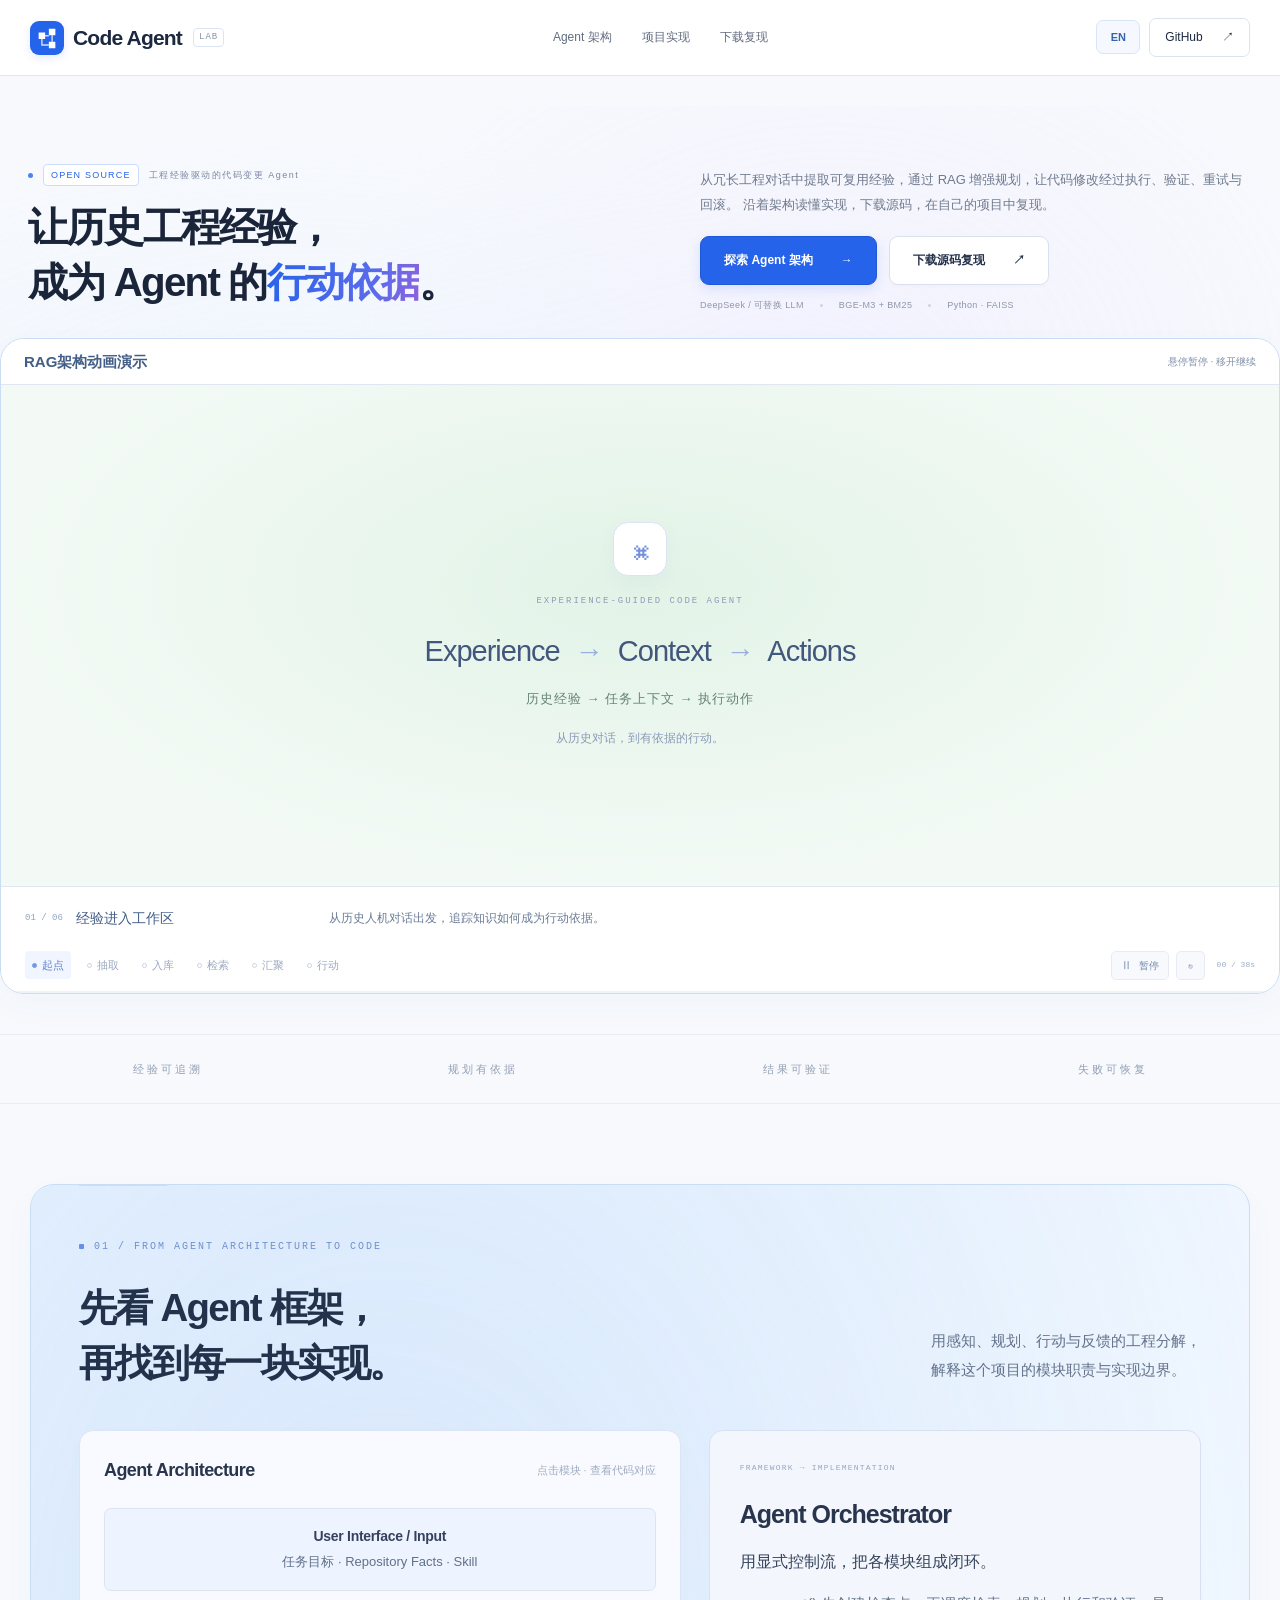
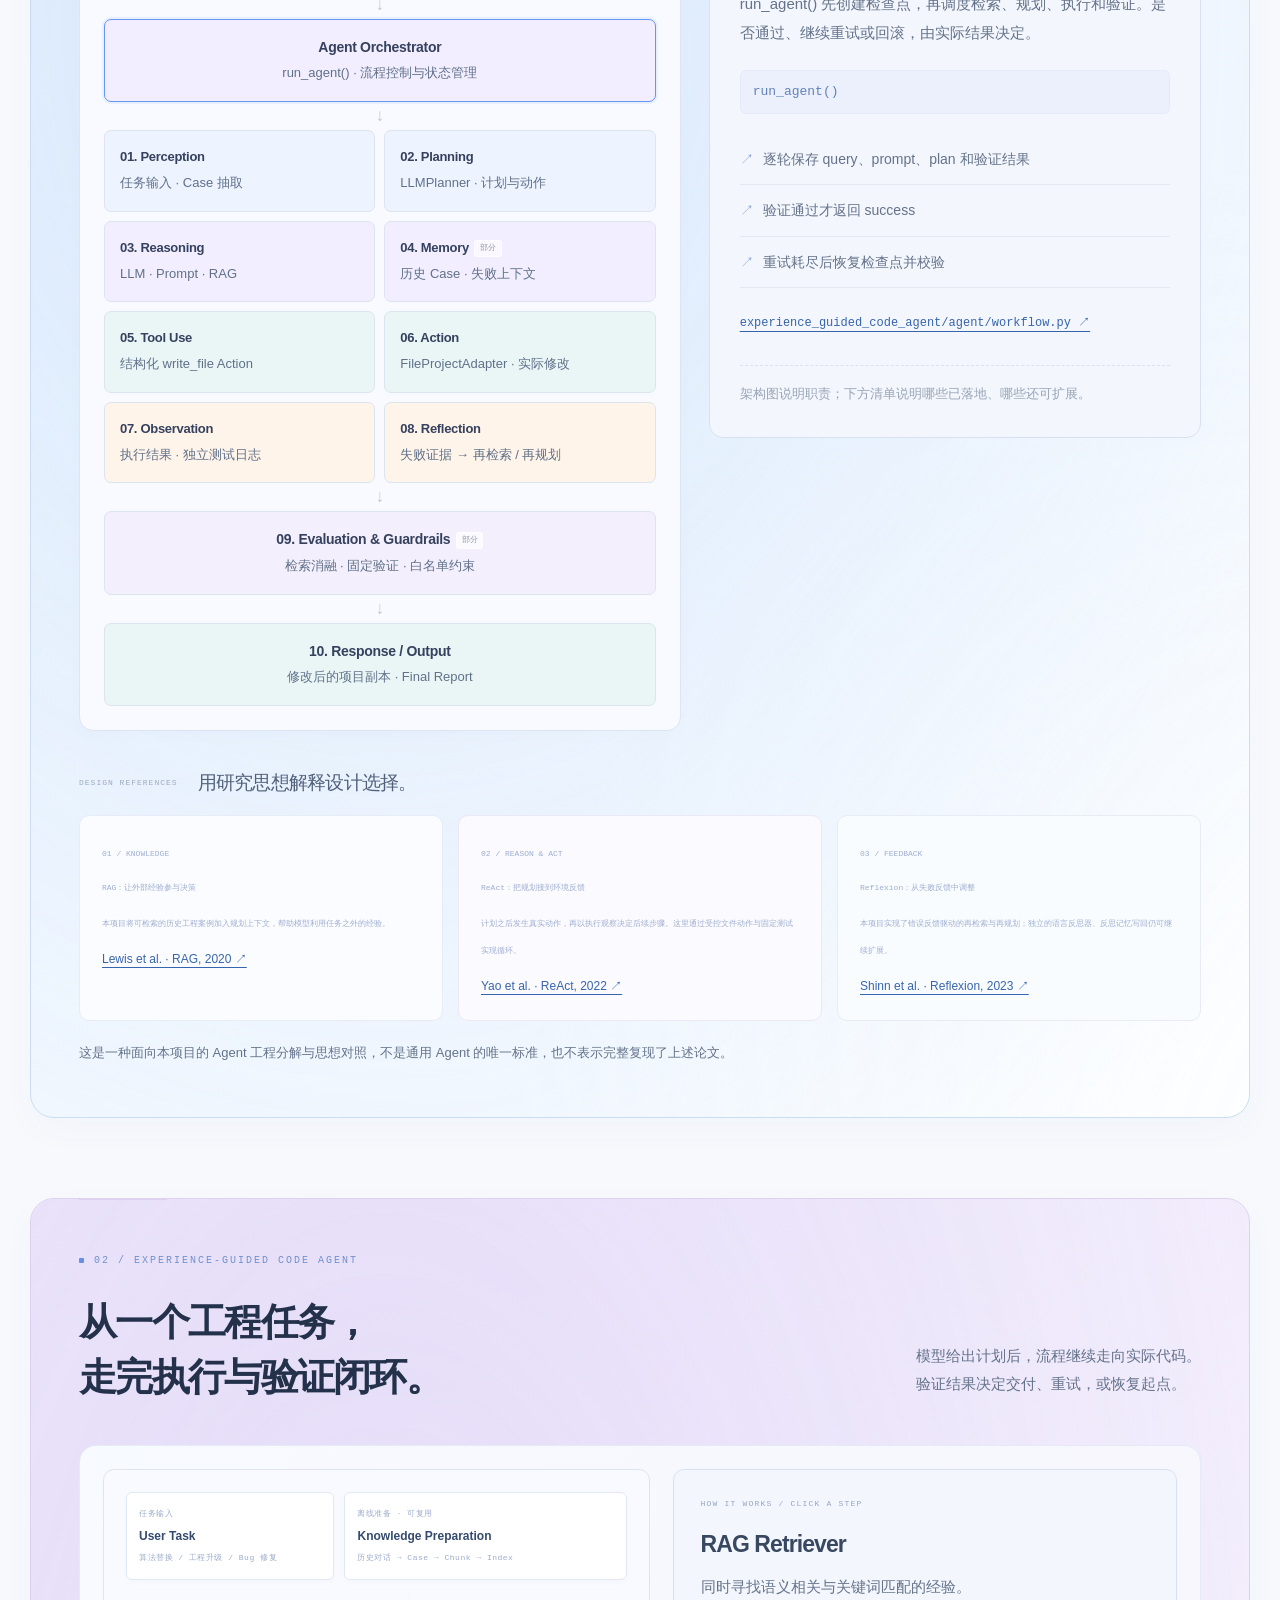
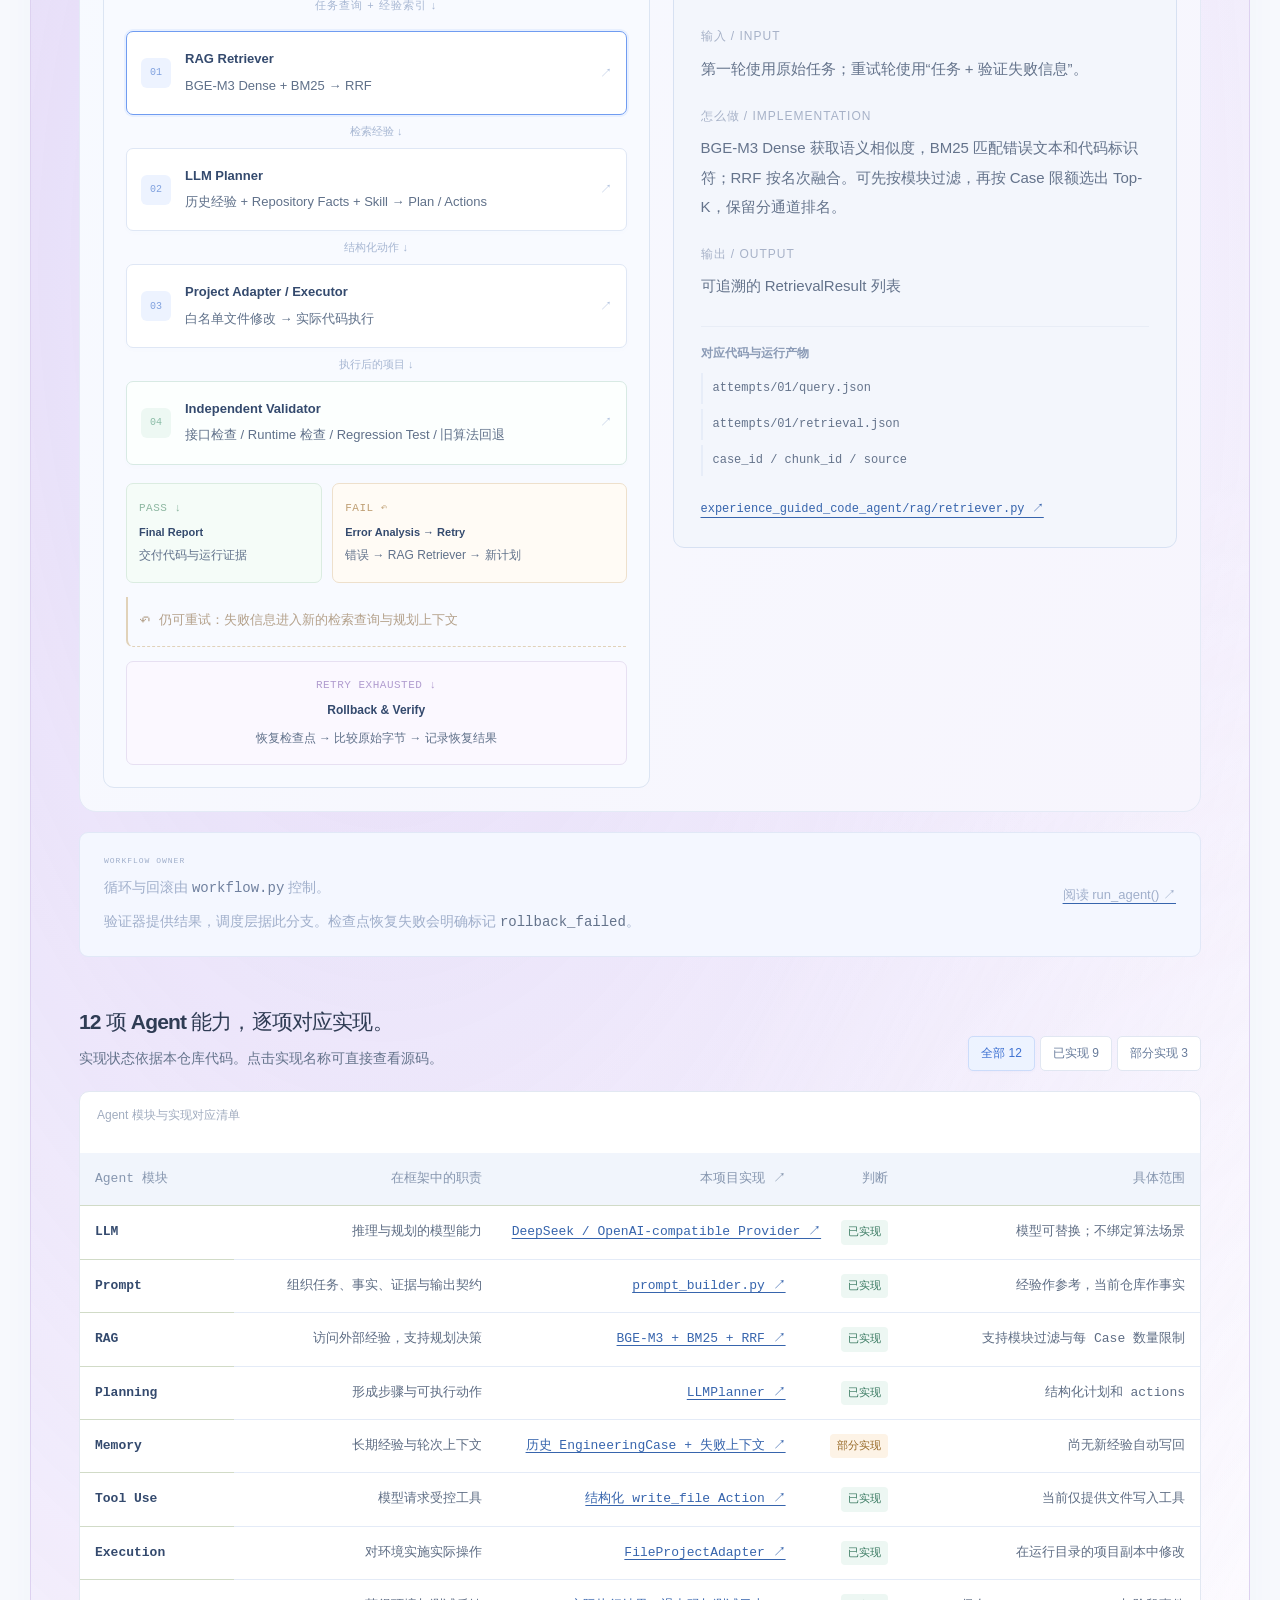
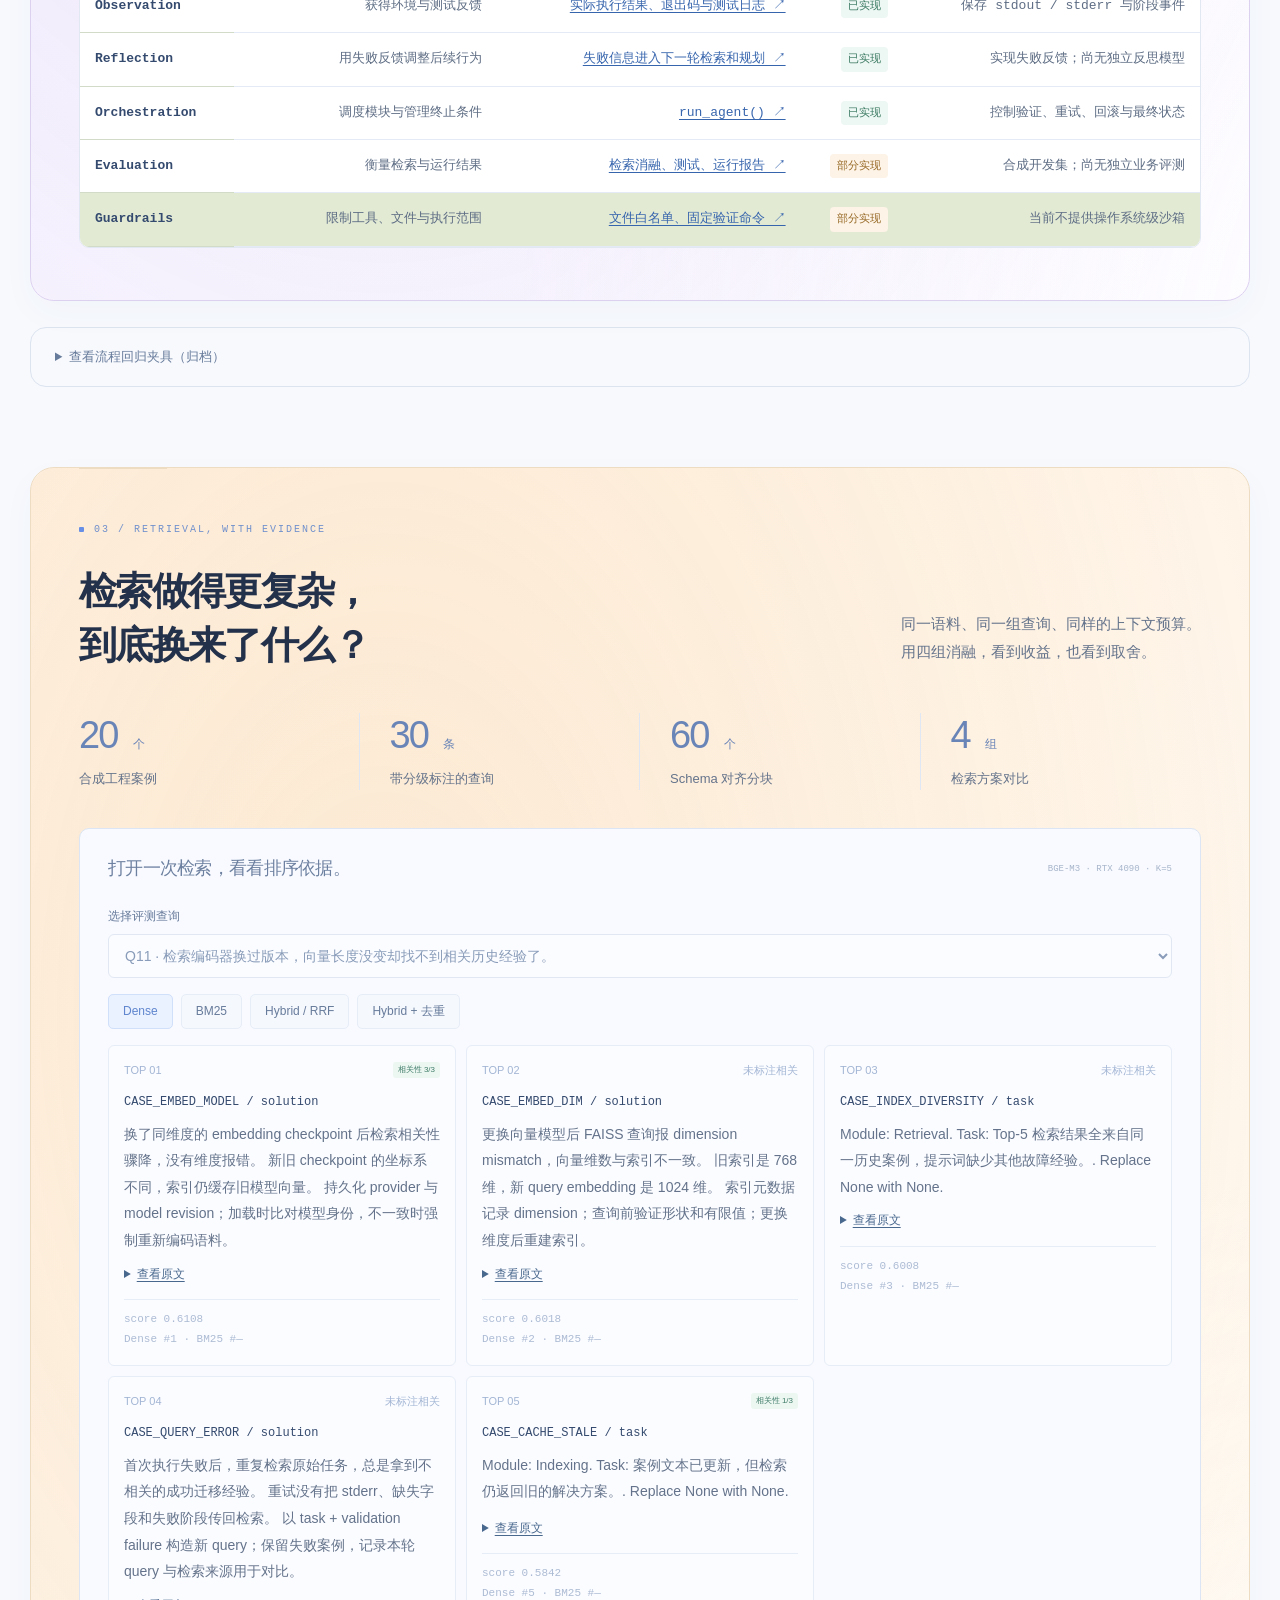
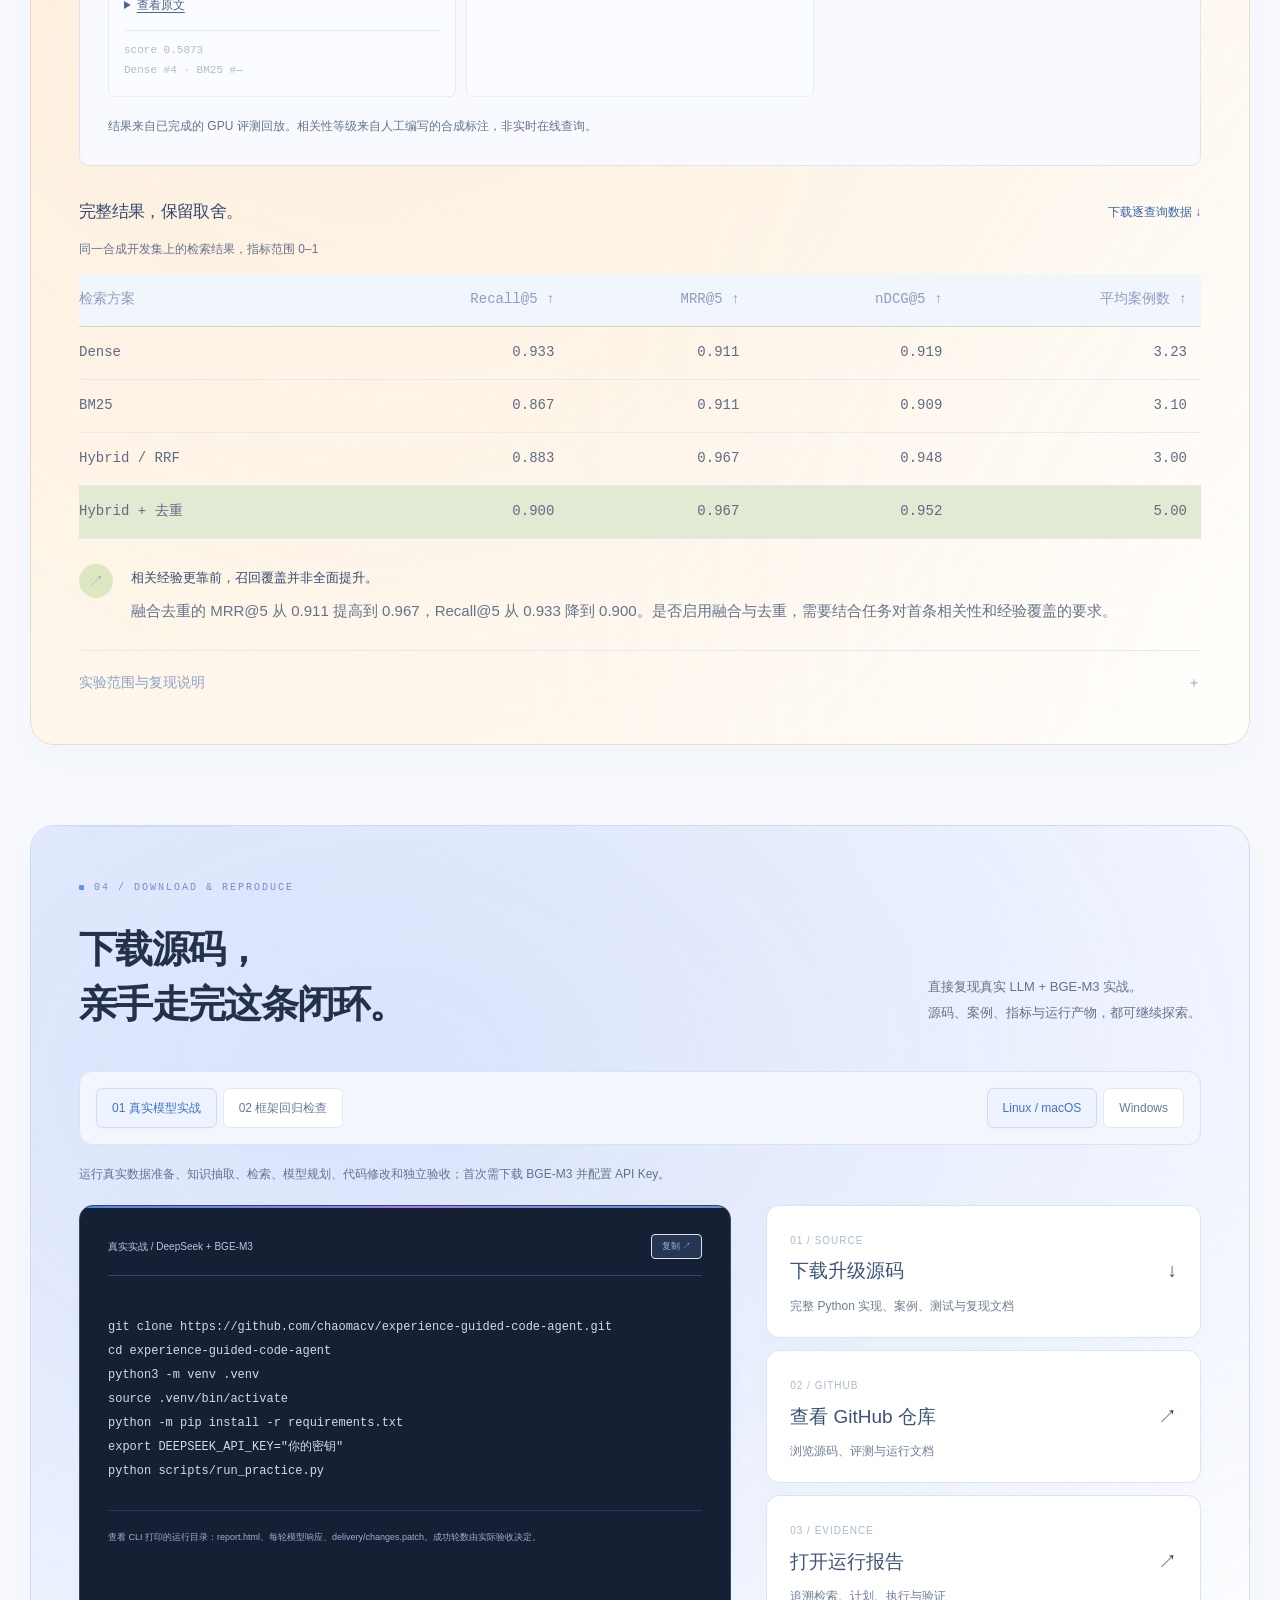
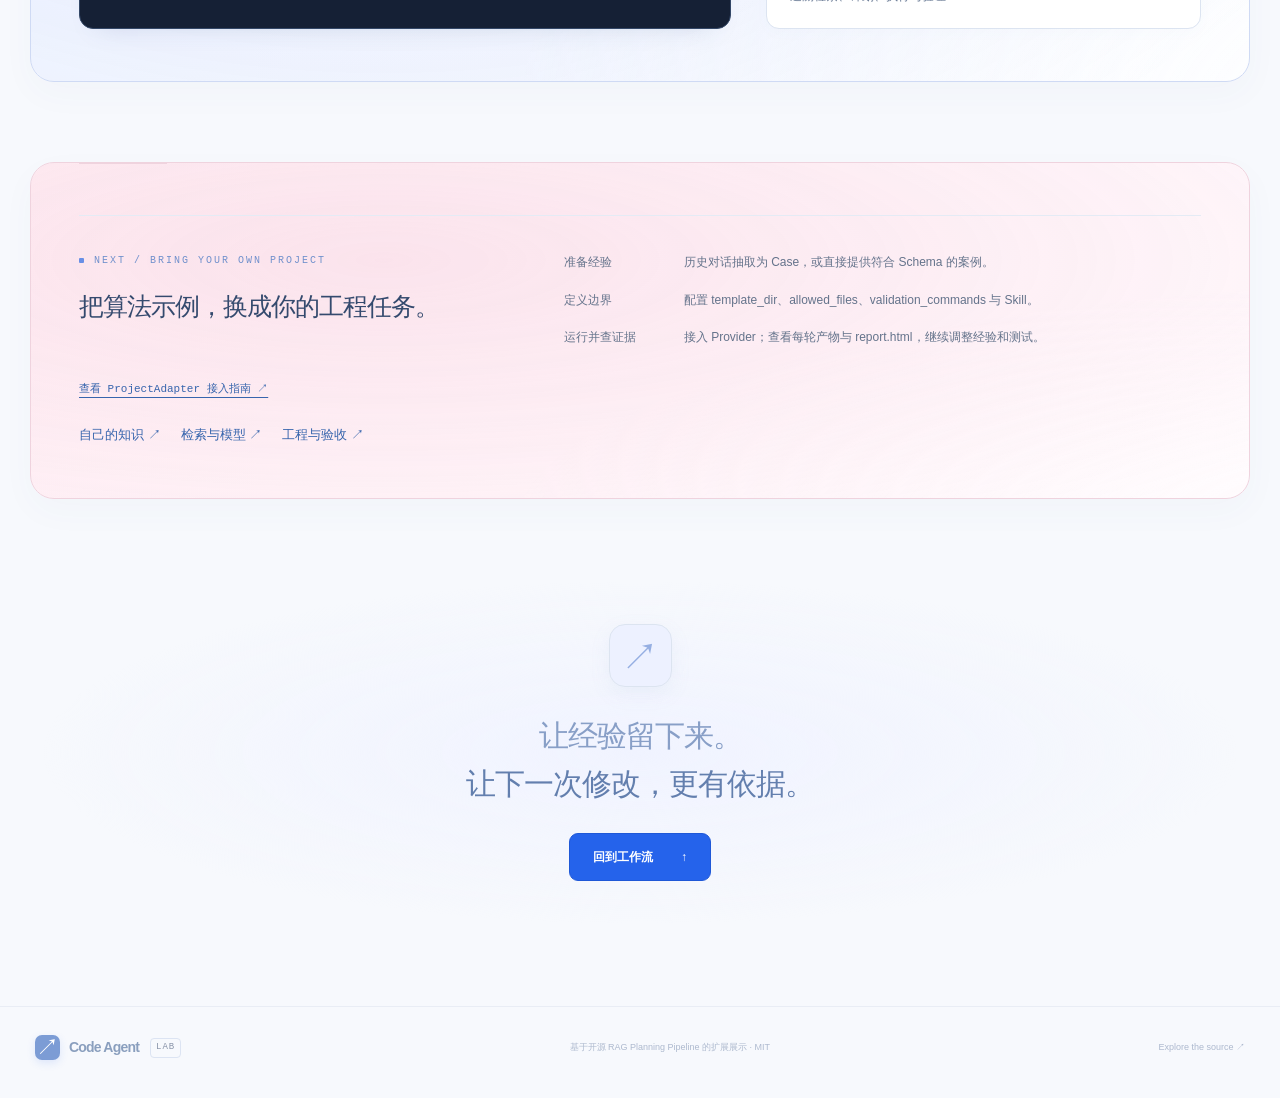
==== commit 2bdbbfc0: "Show full retrieval Top-5, explain diversification and compact duplicate prose" ====
--- a/showcase/index.html
+++ b/showcase/index.html
@@ -11,7 +11,7 @@
 <link href="guide.css" rel="stylesheet"/>
 <link href="theme.css" rel="stylesheet"/>
 <link href="knowledge-story.css?v=23af3fac9855" rel="stylesheet"/>
-<link href="studio.css?v=6f95654a9f10" rel="stylesheet"/>
+<link href="studio.css?v=4f41ed5285aa" rel="stylesheet"/>
 </head>
 <body>
 <a class="skip" href="#main"><span data-i18n="跳到内容">跳到内容</span></a>
@@ -164,7 +164,7 @@
 python scripts/run_practice.py</pre><p id="track-note"><span data-i18n="查看 CLI 打印的运行目录：report.html、每轮模型响应、delivery/changes.patch。成功轮数由实际验收决定。">查看 CLI 打印的运行目录：report.html、每轮模型响应、delivery/changes.patch。成功轮数由实际验收决定。</span></p></div><div class="next-links"><a download="" href="experience-guided-code-agent-source.zip"><span>01 / SOURCE</span><strong><span data-i18n="下载升级源码">下载升级源码</span> <b>↓</b></strong><small><span data-i18n="完整 Python 实现、案例、测试与复现文档">完整 Python 实现、案例、测试与复现文档</span></small></a><a href="https://github.com/chaomacv/experience-guided-code-agent" rel="noopener" target="_blank"><span>02 / GITHUB</span><strong><span data-i18n="查看 GitHub 仓库">查看 GitHub 仓库</span> <b>↗</b></strong><small><span data-i18n="浏览源码、评测与运行文档">浏览源码、评测与运行文档</span></small></a><a href="history-live-report.html" target="_blank"><span>03 / EVIDENCE</span><strong><span data-i18n="打开运行报告">打开运行报告</span> <b>↗</b></strong><small><span data-i18n="追溯检索、计划、执行与验证">追溯检索、计划、执行与验证</span></small></a></div></div></section>
 <section class="section adapt-project"><div class="adapt-grid"><div><span class="section-label">NEXT / BRING YOUR OWN PROJECT</span><h3><span data-i18n="把算法示例，换成你的工程任务。">把算法示例，换成你的工程任务。</span></h3></div><ol><li><strong><span data-i18n="准备经验">准备经验</span></strong><span><span data-i18n="历史对话抽取为 Case，或直接提供符合 Schema 的案例。">历史对话抽取为 Case，或直接提供符合 Schema 的案例。</span></span></li><li><strong><span data-i18n="定义边界">定义边界</span></strong><span><span data-i18n="配置 template_dir、allowed_files、validation_commands 与 Skill。">配置 template_dir、allowed_files、validation_commands 与 Skill。</span></span></li><li><strong><span data-i18n="运行并查证据">运行并查证据</span></strong><span><span data-i18n="接入 Provider；查看每轮产物与 report.html，继续调整经验和测试。">接入 Provider；查看每轮产物与 report.html，继续调整经验和测试。</span></span></li></ol></div><a class="source-link" href="https://github.com/chaomacv/experience-guided-code-agent/blob/main/docs/execution_validation.md" rel="noopener" target="_blank"><span data-i18n="查看 ProjectAdapter 接入指南 ↗">查看 ProjectAdapter 接入指南 ↗</span></a><div class="practice-extension-links"><a href="https://github.com/chaomacv/experience-guided-code-agent/blob/main/docs/knowledge_preparation.md" target="_blank"><span data-i18n="自己的知识">自己的知识</span> ↗</a><a href="https://github.com/chaomacv/experience-guided-code-agent/blob/main/docs/retriever_extensions.md" target="_blank"><span data-i18n="检索与模型">检索与模型</span> ↗</a><a href="https://github.com/chaomacv/experience-guided-code-agent/blob/main/docs/project_adapter.md" target="_blank"><span data-i18n="工程与验收">工程与验收</span> ↗</a></div></section><section class="end-note"><span class="end-mark">↗</span><p><span data-i18n="让经验留下来。">让经验留下来。</span><br/><strong><span data-i18n="让下一次修改，更有依据。">让下一次修改，更有依据。</span></strong></p><a class="button dark" href="#workflow"><span data-i18n="回到工作流">回到工作流</span> <span>↑</span></a></section>
 </main><footer><a class="brand" href="#main"><span class="mark">↗</span> Code Agent <span class="lab">LAB</span></a><span><span data-i18n="基于开源 RAG Planning Pipeline 的扩展展示 · MIT">基于开源 RAG Planning Pipeline 的扩展展示 · MIT</span></span><a href="https://github.com/chaomacv/experience-guided-code-agent" rel="noopener" target="_blank">Explore the source ↗</a></footer>
-<script src="i18n.js?v=6863c983485e"></script><script src="app.js"></script>
+<script src="i18n.js?v=bb07a09ea19d"></script><script src="app.js?v=e70101ab2a36"></script>
 <script src="guide.js"></script>
 <script src="knowledge-story.js?v=83585e39aeca"></script>
 <script src="studio.js?v=da0e2b8a29e5"></script>
--- a/showcase/studio.css
+++ b/showcase/studio.css
@@ -228,3 +228,13 @@
   #workflow .mapping-table th,#workflow .mapping-table td { font-size:12px; }
   #retrieval .query-card p { font-size:13px; }
 }
+
+/* Full Top-5 and an explicit comparison, including on narrow screens. */
+#retrieval .query-card { display:block; }
+#retrieval .retrieval-comparison { grid-column:1/-1; padding:14px 18px; border:1px solid #d8e2f0; background:#edf3fc; border-radius:9px; }
+#retrieval .retrieval-comparison p { font-size:13px; line-height:1.9; overflow-wrap:anywhere; }
+#retrieval .retrieval-change { font-size:12px; line-height:1.8; padding:5px 8px; margin:0 0 10px; border-radius:5px; background:#edf3ff; color:#49688e; }
+#retrieval .retrieval-change.added { background:#e6f4ec; color:#367653; }
+#retrieval .retrieval-change.repeated { background:#fff1dc; color:#8c692f; }
+#retrieval .original-evidence { margin-top:10px; font-size:12px; }
+#retrieval .original-evidence summary { cursor:pointer; color:#49688e; }
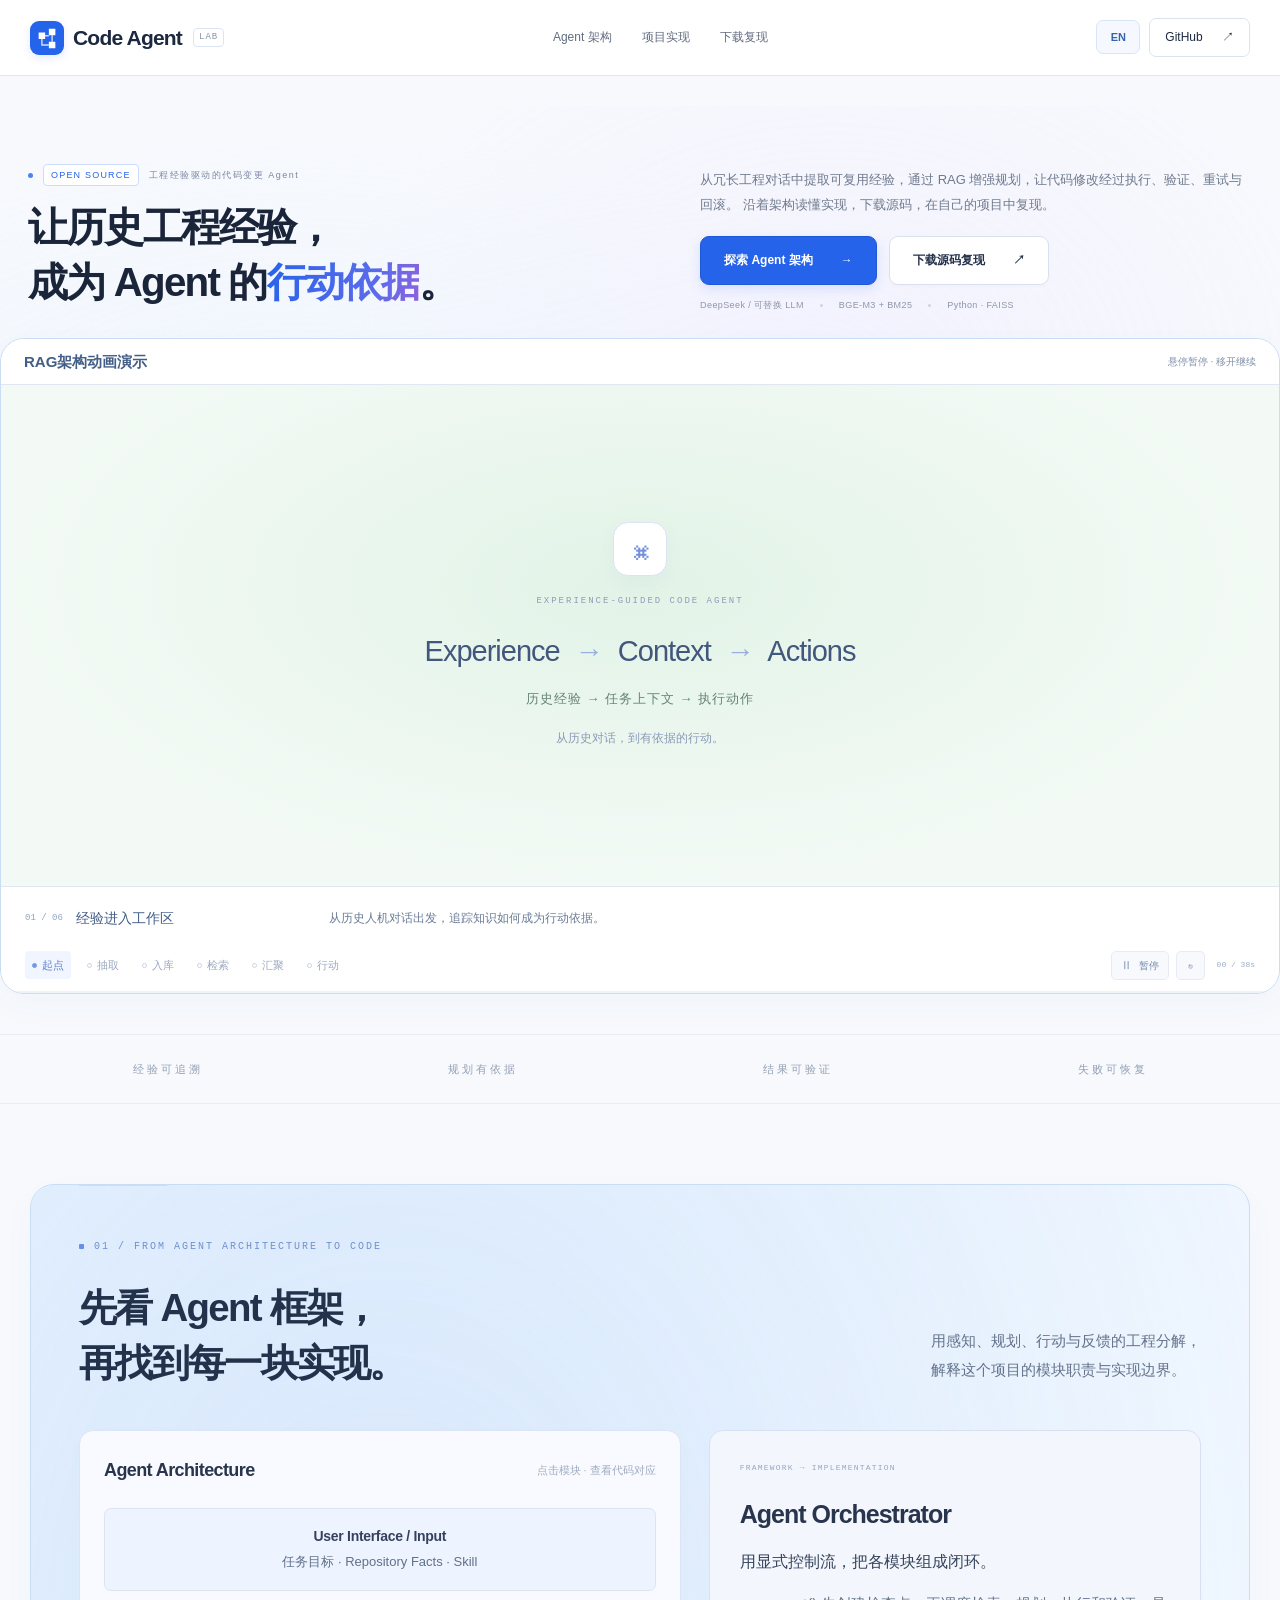
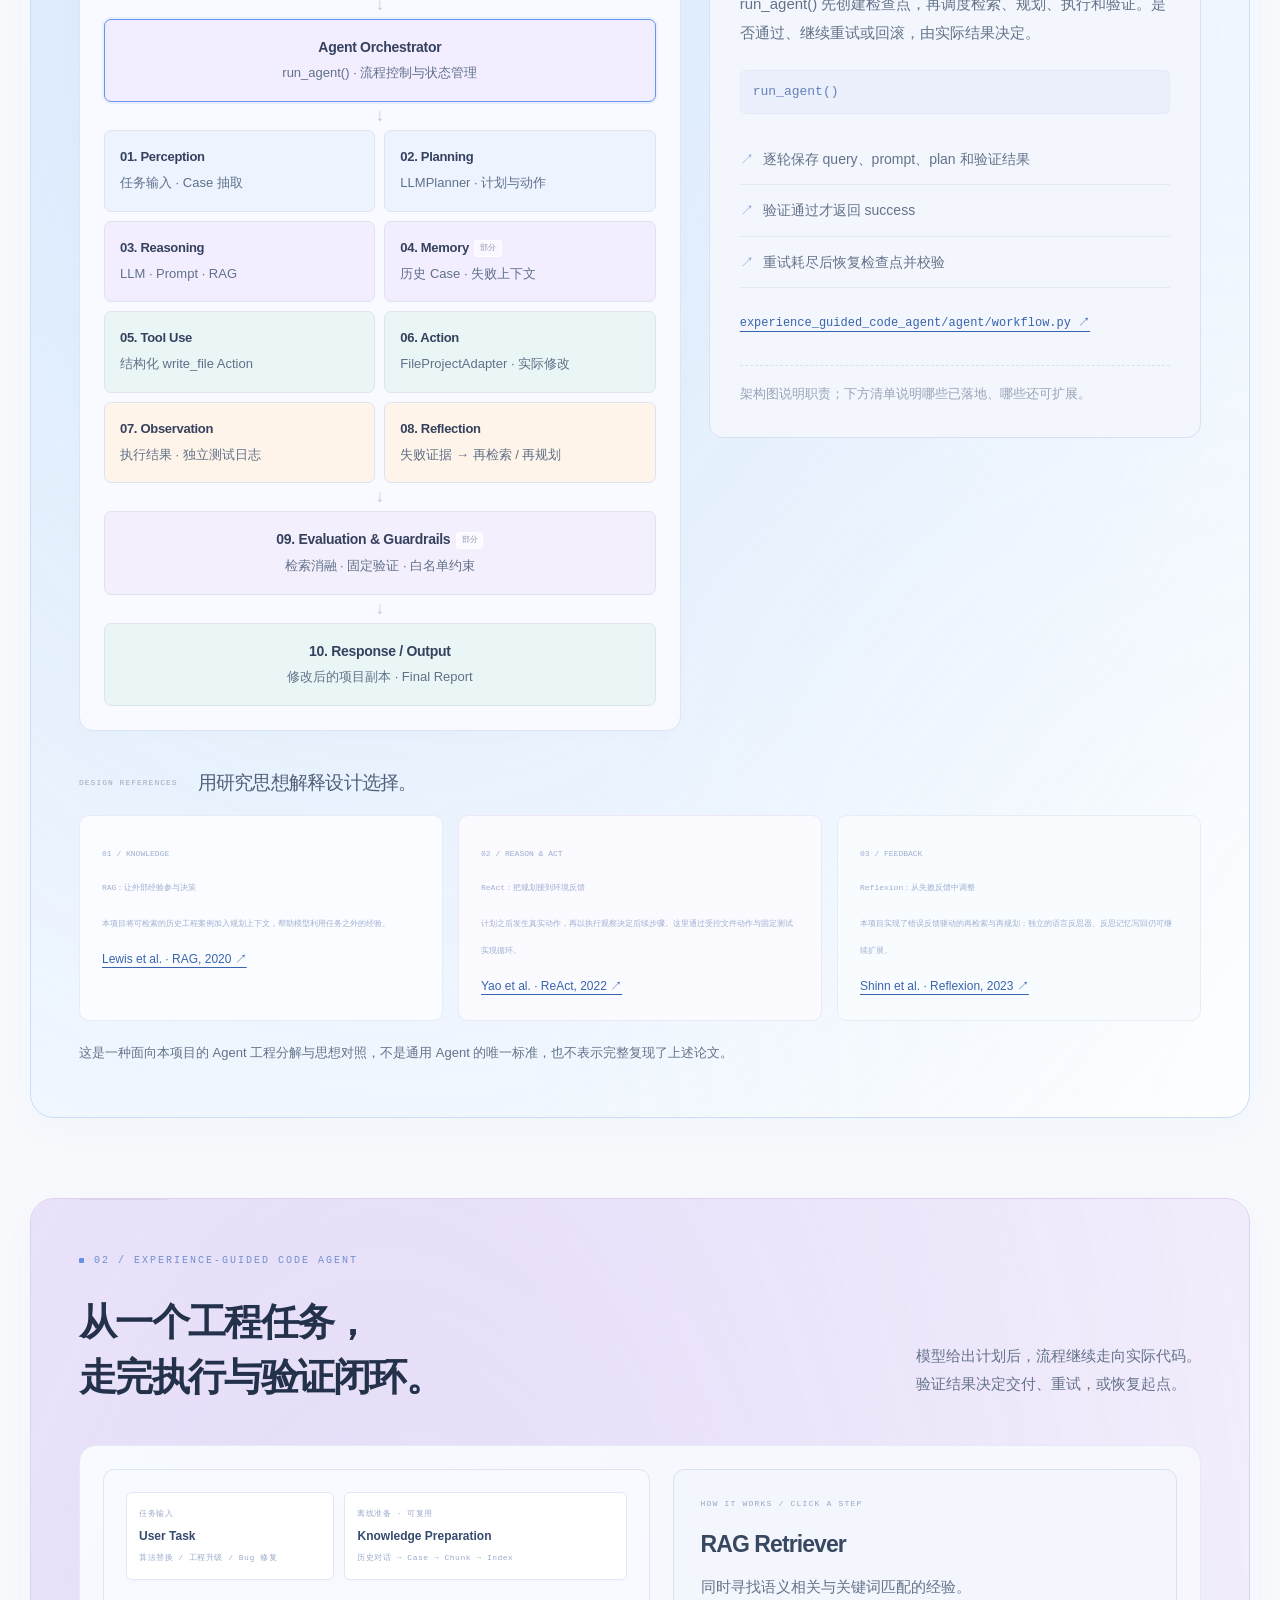
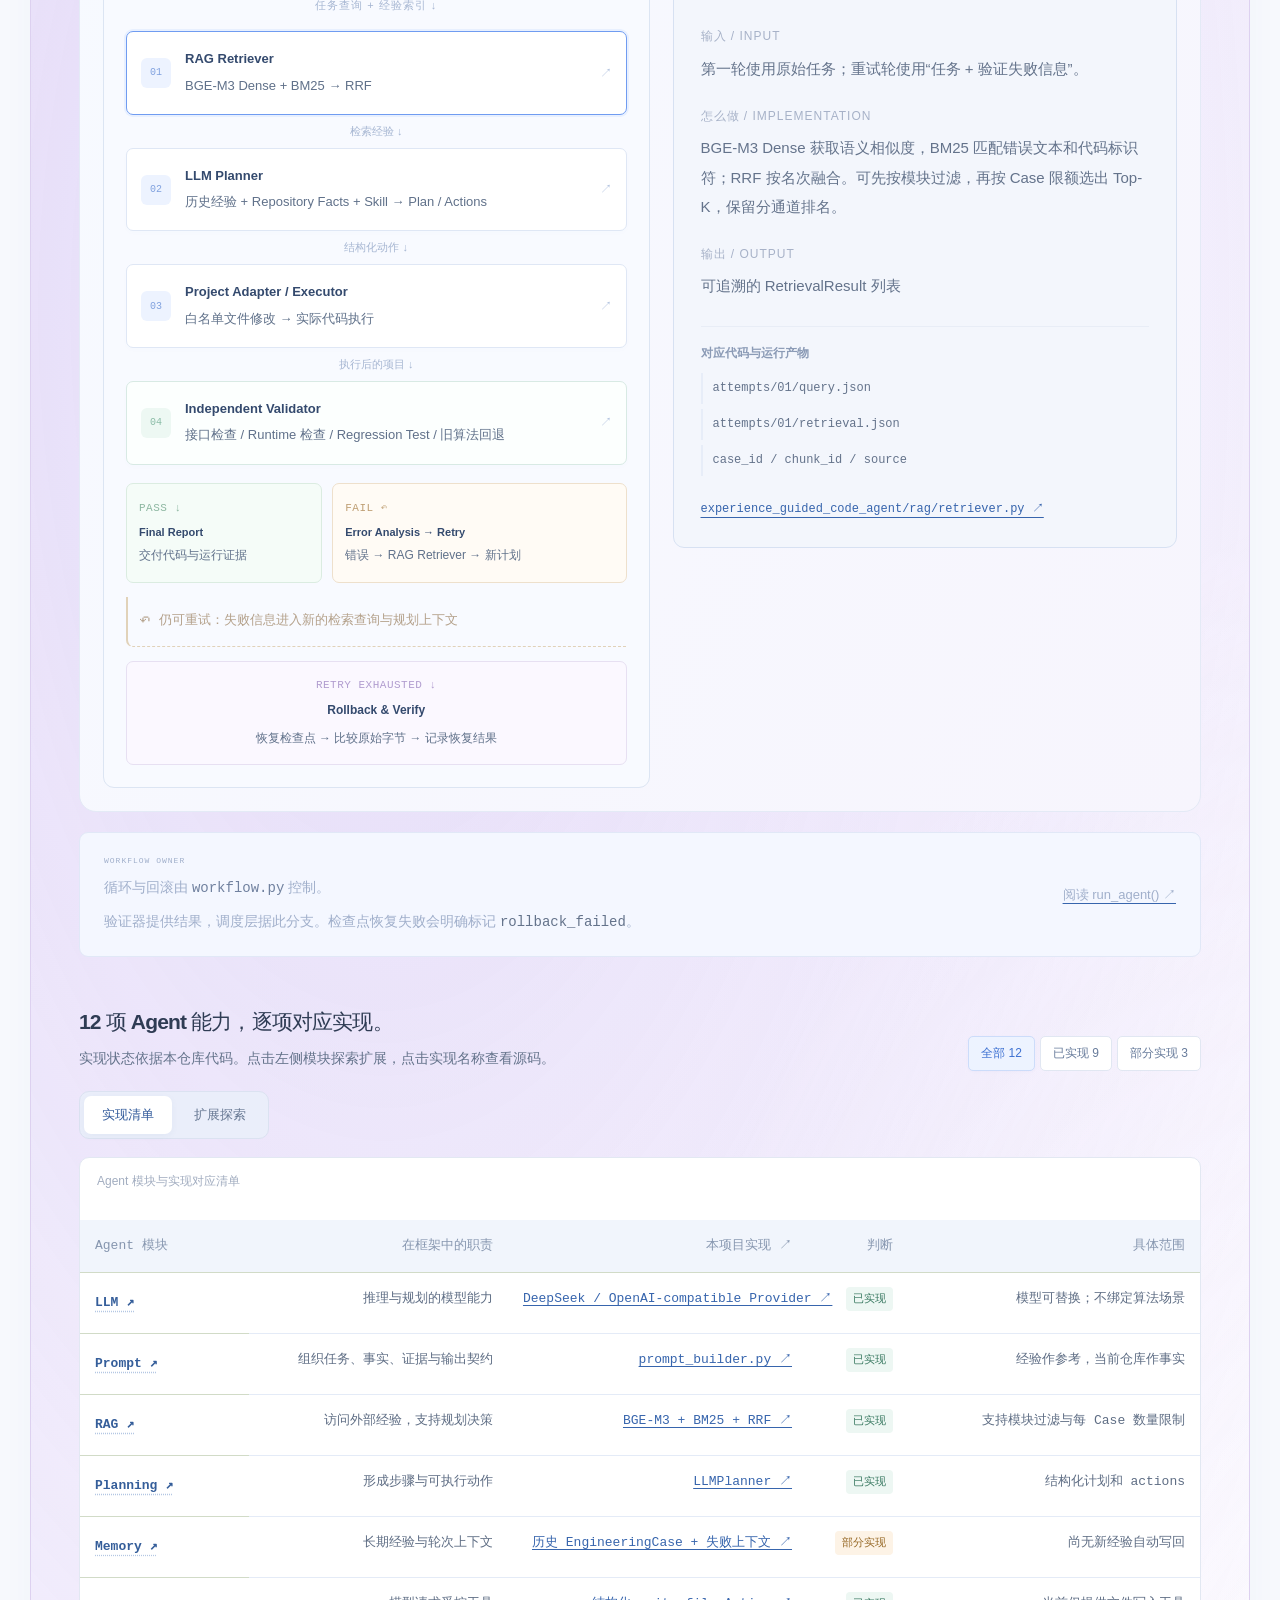
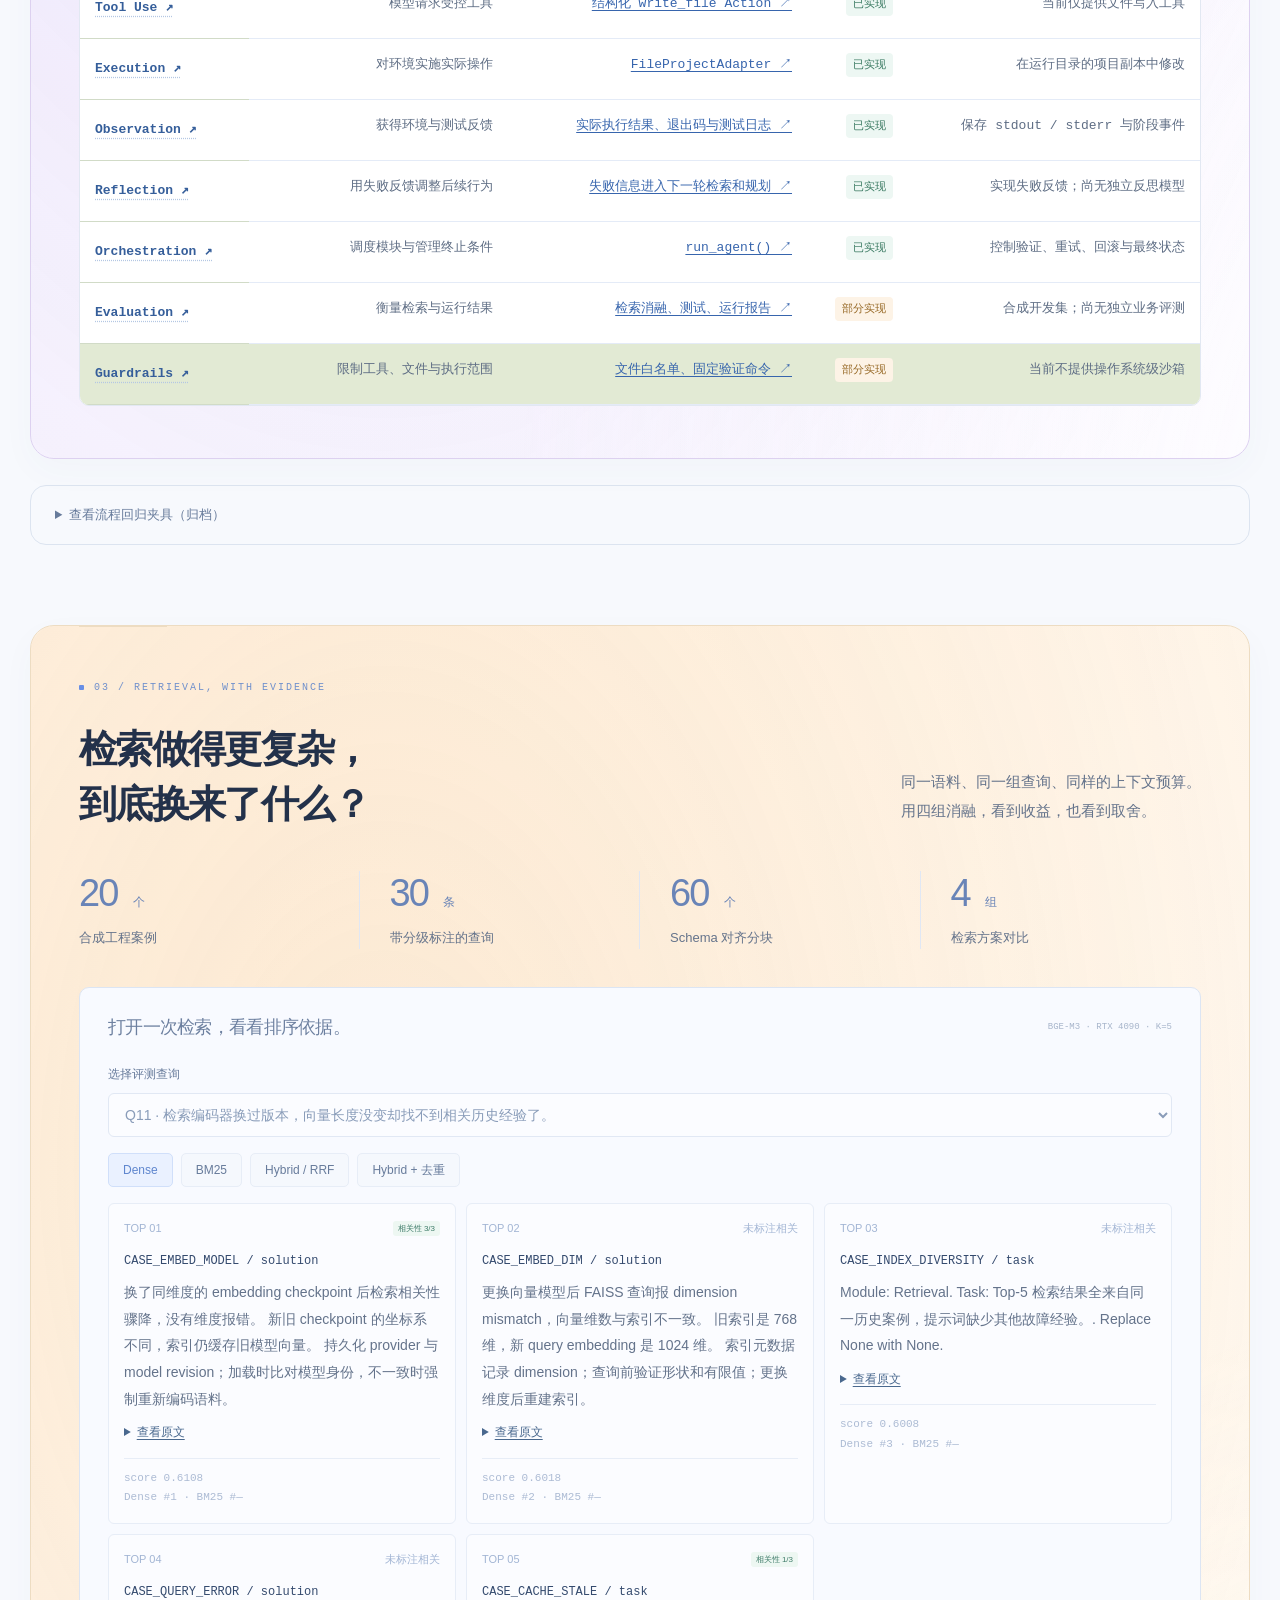
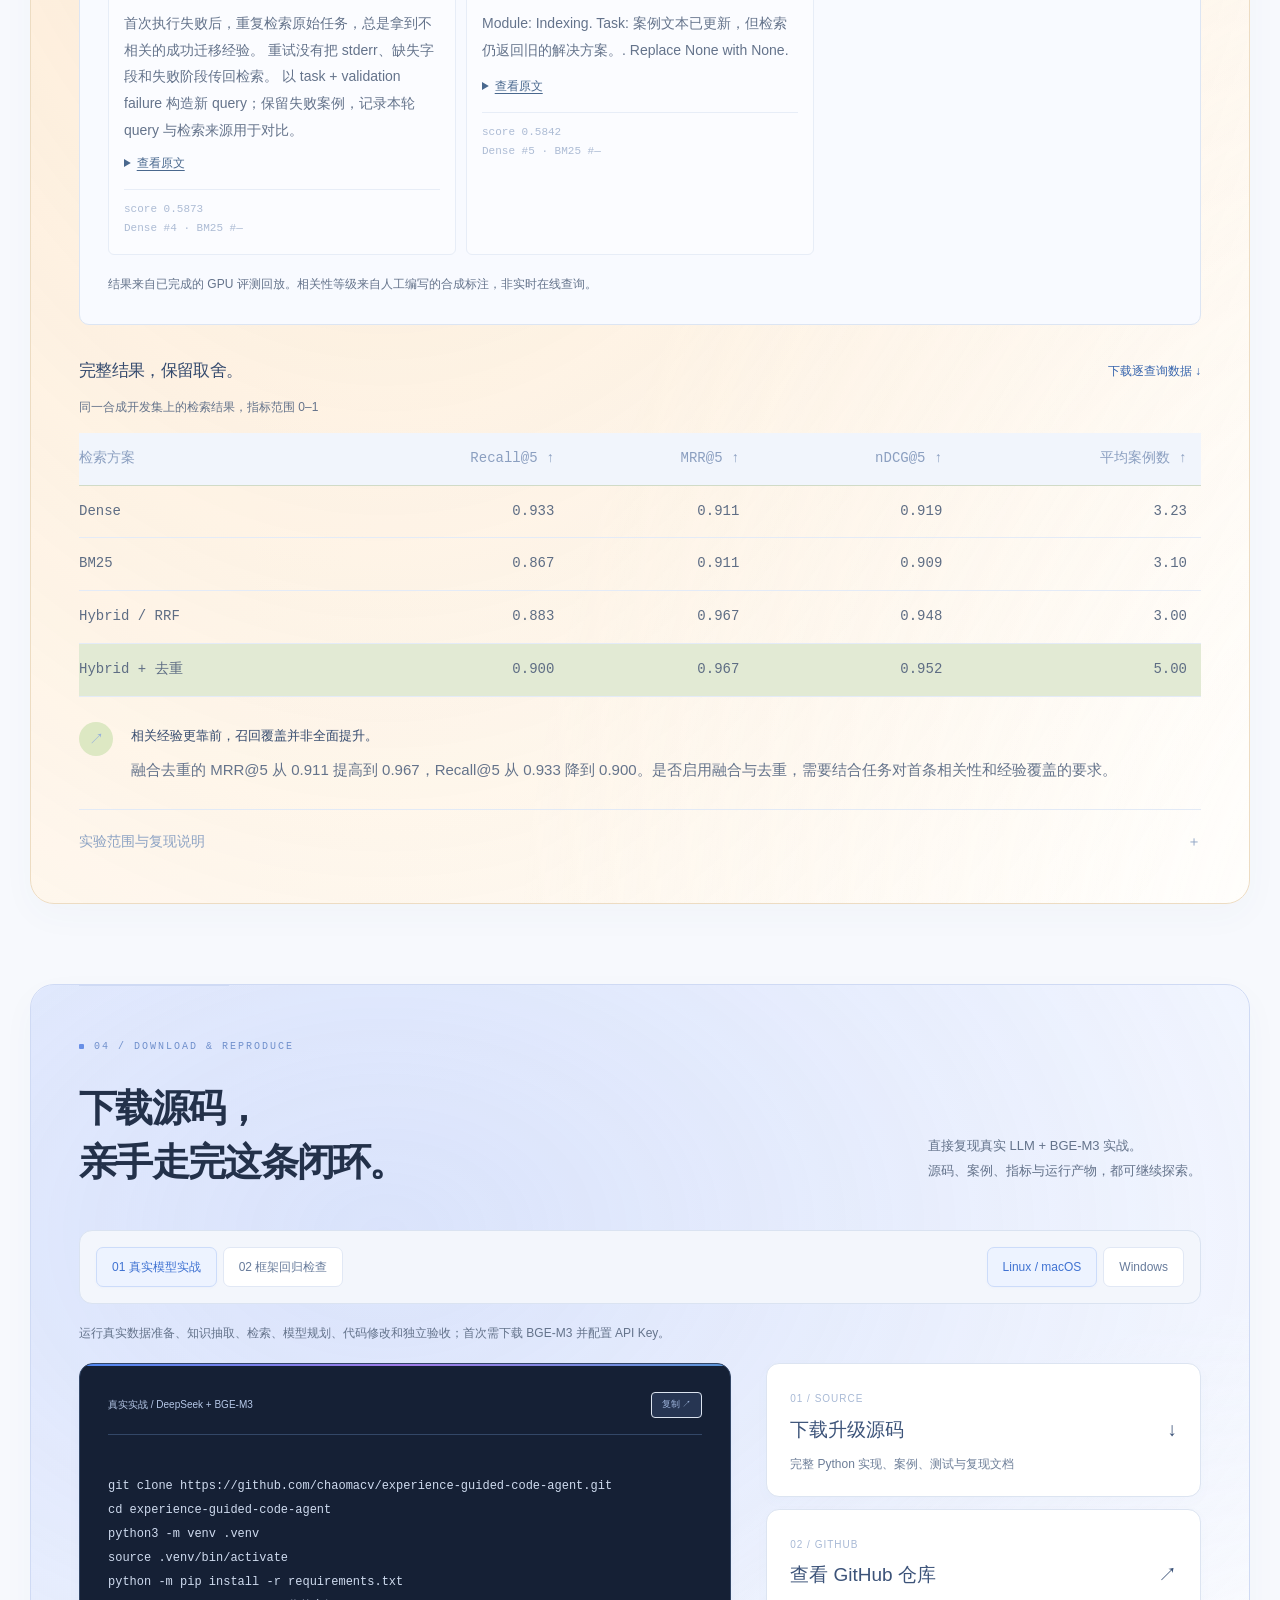
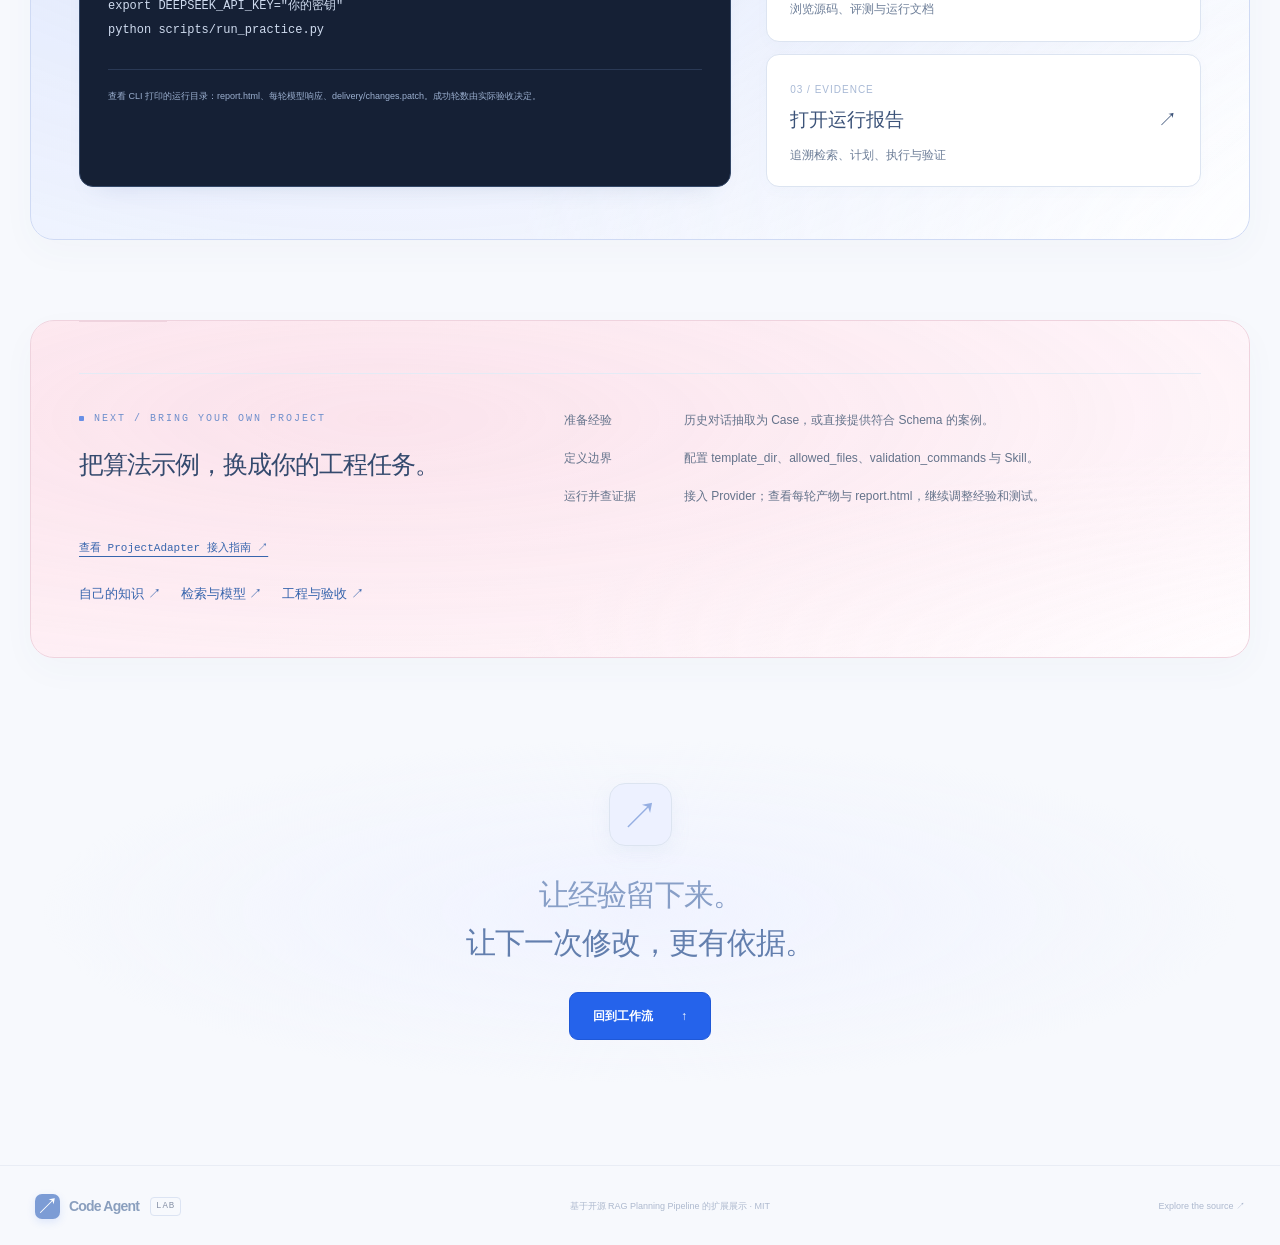
==== commit 6d336c50: "Add an in-place Agent capability explorer with curated bilingual extension resources" ====
--- a/showcase/index.html
+++ b/showcase/index.html
@@ -12,6 +12,7 @@
 <link href="theme.css" rel="stylesheet"/>
 <link href="knowledge-story.css?v=23af3fac9855" rel="stylesheet"/>
 <link href="studio.css?v=4f41ed5285aa" rel="stylesheet"/>
+<link href="explore.css?v=cc2ace8077bb" rel="stylesheet"/>
 </head>
 <body>
 <a class="skip" href="#main"><span data-i18n="跳到内容">跳到内容</span></a>
@@ -140,8 +141,12 @@
 <article aria-atomic="true" aria-live="polite" class="step-detail"><div class="detail-eyebrow">HOW IT WORKS / CLICK A STEP</div><h3 id="step-title"></h3><p class="step-intro" id="step-headline"></p><dl><dt><span data-i18n="输入 / INPUT">输入 / INPUT</span></dt><dd id="step-input"></dd><dt><span data-i18n="怎么做 / IMPLEMENTATION">怎么做 / IMPLEMENTATION</span></dt><dd id="step-method"></dd><dt><span data-i18n="输出 / OUTPUT">输出 / OUTPUT</span></dt><dd id="step-output"></dd></dl><div class="artifact-label"><span data-i18n="对应代码与运行产物">对应代码与运行产物</span></div><ul id="step-artifacts"></ul><a class="source-link" id="step-source" rel="noopener" target="_blank"><span data-i18n="查看实现 ↗">查看实现 ↗</span></a></article>
 </div>
 <div class="workflow-owner"><div><span>WORKFLOW OWNER</span><strong><span data-i18n="循环与回滚由">循环与回滚由</span> <code>workflow.py</code> <span data-i18n="控制。">控制。</span></strong><p><span data-i18n="验证器提供结果，调度层据此分支。检查点恢复失败会明确标记">验证器提供结果，调度层据此分支。检查点恢复失败会明确标记</span> <code>rollback_failed</code><span data-i18n="。">。</span></p></div><a href="https://github.com/chaomacv/experience-guided-code-agent/blob/main/experience_guided_code_agent/agent/workflow.py" rel="noopener" target="_blank"><span data-i18n="阅读 run_agent() ↗">阅读 run_agent() ↗</span></a></div>
-<div class="mapping-heading"><div><h3><span data-i18n="12 项 Agent 能力，逐项对应实现。">12 项 Agent 能力，逐项对应实现。</span></h3><p><span data-i18n="实现状态依据本仓库代码。点击实现名称可直接查看源码。">实现状态依据本仓库代码。点击实现名称可直接查看源码。</span></p></div><div aria-label="按实现状态筛选" class="mapping-filters" data-i18n-aria-label="按实现状态筛选" role="group"><button aria-pressed="true" data-filter="all"><span data-i18n="全部 12">全部 12</span></button><button aria-pressed="false" data-filter="已实现"><span data-i18n="已实现 9">已实现 9</span></button><button aria-pressed="false" data-filter="部分实现"><span data-i18n="部分实现 3">部分实现 3</span></button></div></div>
-<div class="table-wrap mapping-table"><table><caption><span data-i18n="Agent 模块与实现对应清单">Agent 模块与实现对应清单</span></caption><thead><tr><th><span data-i18n="Agent 模块">Agent 模块</span></th><th><span data-i18n="在框架中的职责">在框架中的职责</span></th><th><span data-i18n="本项目实现 ↗">本项目实现 ↗</span></th><th><span data-i18n="判断">判断</span></th><th><span data-i18n="具体范围">具体范围</span></th></tr></thead><tbody id="module-mapping"></tbody></table></div>
+<div class="module-workbench" id="agent-capabilities">
+<div class="mapping-heading"><div><h3><span data-i18n="12 项 Agent 能力，逐项对应实现。">12 项 Agent 能力，逐项对应实现。</span></h3><p><span data-i18n="实现状态依据本仓库代码。点击左侧模块探索扩展，点击实现名称查看源码。">实现状态依据本仓库代码。点击左侧模块探索扩展，点击实现名称查看源码。</span></p></div><div aria-label="按实现状态筛选" class="mapping-filters" data-i18n-aria-label="按实现状态筛选" role="group"><button aria-pressed="true" data-filter="all"><span data-i18n="全部 12">全部 12</span></button><button aria-pressed="false" data-filter="已实现"><span data-i18n="已实现 9">已实现 9</span></button><button aria-pressed="false" data-filter="部分实现"><span data-i18n="部分实现 3">部分实现 3</span></button></div></div>
+<div class="explore-view-controls" role="group" aria-label="内容视图" data-i18n-aria-label="内容视图"><button type="button" data-explore-view="overview" aria-pressed="true" data-i18n="实现清单">实现清单</button><button type="button" data-explore-view="resources" aria-pressed="false" data-i18n="扩展探索">扩展探索</button></div>
+<div id="mapping-overview" class="table-wrap mapping-table"><table><caption><span data-i18n="Agent 模块与实现对应清单">Agent 模块与实现对应清单</span></caption><thead><tr><th><span data-i18n="Agent 模块">Agent 模块</span></th><th><span data-i18n="在框架中的职责">在框架中的职责</span></th><th><span data-i18n="本项目实现 ↗">本项目实现 ↗</span></th><th><span data-i18n="判断">判断</span></th><th><span data-i18n="具体范围">具体范围</span></th></tr></thead><tbody id="module-mapping"></tbody></table></div>
+<div id="module-explorer-panel" class="module-explorer-panel" hidden><aside class="explore-sidebar"><button type="button" class="explore-back" data-explore-back><span aria-hidden="true">←</span> <span data-i18n="返回实现清单">返回实现清单</span></button><p class="explore-nav-label" data-i18n="选择一个能力，开始探索">选择一个能力，开始探索</p><nav class="explore-module-nav" aria-label="Agent 能力扩展" data-i18n-aria-label="Agent 能力扩展"></nav></aside><div class="explore-content" id="explore-content" aria-labelledby="explore-module-title"></div></div><p id="explore-status" class="explore-sr-only" role="status" aria-live="polite"></p>
+</div>
 </section>
 <details class="archived-fixtures"><summary data-i18n="查看流程回归夹具（归档）">查看流程回归夹具（归档）</summary><section class="section intro" id="replay">
 <div class="section-label">ARCHIVED / BRANCH TESTS</div><div class="section-heading"><h2><span data-i18n="流程分支回归记录（归档）">流程分支回归记录（归档）</span><br/><span data-i18n="脚本夹具归档">脚本夹具归档</span></h2><p><span data-i18n="以下脚本夹具用于检查失败、重试和恢复机制；默认实战与上方真实模型记录一致。">以下脚本夹具用于检查失败、重试和恢复机制；默认实战与上方真实模型记录一致。</span><br/><span data-i18n="实际执行与独立验证，决定下一步。">实际执行与独立验证，决定下一步。</span></p></div>
@@ -164,8 +169,9 @@
 python scripts/run_practice.py</pre><p id="track-note"><span data-i18n="查看 CLI 打印的运行目录：report.html、每轮模型响应、delivery/changes.patch。成功轮数由实际验收决定。">查看 CLI 打印的运行目录：report.html、每轮模型响应、delivery/changes.patch。成功轮数由实际验收决定。</span></p></div><div class="next-links"><a download="" href="experience-guided-code-agent-source.zip"><span>01 / SOURCE</span><strong><span data-i18n="下载升级源码">下载升级源码</span> <b>↓</b></strong><small><span data-i18n="完整 Python 实现、案例、测试与复现文档">完整 Python 实现、案例、测试与复现文档</span></small></a><a href="https://github.com/chaomacv/experience-guided-code-agent" rel="noopener" target="_blank"><span>02 / GITHUB</span><strong><span data-i18n="查看 GitHub 仓库">查看 GitHub 仓库</span> <b>↗</b></strong><small><span data-i18n="浏览源码、评测与运行文档">浏览源码、评测与运行文档</span></small></a><a href="history-live-report.html" target="_blank"><span>03 / EVIDENCE</span><strong><span data-i18n="打开运行报告">打开运行报告</span> <b>↗</b></strong><small><span data-i18n="追溯检索、计划、执行与验证">追溯检索、计划、执行与验证</span></small></a></div></div></section>
 <section class="section adapt-project"><div class="adapt-grid"><div><span class="section-label">NEXT / BRING YOUR OWN PROJECT</span><h3><span data-i18n="把算法示例，换成你的工程任务。">把算法示例，换成你的工程任务。</span></h3></div><ol><li><strong><span data-i18n="准备经验">准备经验</span></strong><span><span data-i18n="历史对话抽取为 Case，或直接提供符合 Schema 的案例。">历史对话抽取为 Case，或直接提供符合 Schema 的案例。</span></span></li><li><strong><span data-i18n="定义边界">定义边界</span></strong><span><span data-i18n="配置 template_dir、allowed_files、validation_commands 与 Skill。">配置 template_dir、allowed_files、validation_commands 与 Skill。</span></span></li><li><strong><span data-i18n="运行并查证据">运行并查证据</span></strong><span><span data-i18n="接入 Provider；查看每轮产物与 report.html，继续调整经验和测试。">接入 Provider；查看每轮产物与 report.html，继续调整经验和测试。</span></span></li></ol></div><a class="source-link" href="https://github.com/chaomacv/experience-guided-code-agent/blob/main/docs/execution_validation.md" rel="noopener" target="_blank"><span data-i18n="查看 ProjectAdapter 接入指南 ↗">查看 ProjectAdapter 接入指南 ↗</span></a><div class="practice-extension-links"><a href="https://github.com/chaomacv/experience-guided-code-agent/blob/main/docs/knowledge_preparation.md" target="_blank"><span data-i18n="自己的知识">自己的知识</span> ↗</a><a href="https://github.com/chaomacv/experience-guided-code-agent/blob/main/docs/retriever_extensions.md" target="_blank"><span data-i18n="检索与模型">检索与模型</span> ↗</a><a href="https://github.com/chaomacv/experience-guided-code-agent/blob/main/docs/project_adapter.md" target="_blank"><span data-i18n="工程与验收">工程与验收</span> ↗</a></div></section><section class="end-note"><span class="end-mark">↗</span><p><span data-i18n="让经验留下来。">让经验留下来。</span><br/><strong><span data-i18n="让下一次修改，更有依据。">让下一次修改，更有依据。</span></strong></p><a class="button dark" href="#workflow"><span data-i18n="回到工作流">回到工作流</span> <span>↑</span></a></section>
 </main><footer><a class="brand" href="#main"><span class="mark">↗</span> Code Agent <span class="lab">LAB</span></a><span><span data-i18n="基于开源 RAG Planning Pipeline 的扩展展示 · MIT">基于开源 RAG Planning Pipeline 的扩展展示 · MIT</span></span><a href="https://github.com/chaomacv/experience-guided-code-agent" rel="noopener" target="_blank">Explore the source ↗</a></footer>
-<script src="i18n.js?v=bb07a09ea19d"></script><script src="app.js?v=e70101ab2a36"></script>
-<script src="guide.js"></script>
+<script src="i18n.js?v=f8d3d0650f26"></script><script src="app.js?v=e70101ab2a36"></script>
+<script src="guide.js?v=34726434c004"></script>
+<script src="explore.js?v=84c9de12e8fc"></script>
 <script src="knowledge-story.js?v=83585e39aeca"></script>
 <script src="studio.js?v=da0e2b8a29e5"></script>
 </body></html>
--- a/showcase/explore.css
+++ b/showcase/explore.css
@@ -0,0 +1,58 @@
+/* The implementation table and resource explorer share one place in chapter 02. */
+.module-workbench { scroll-margin-top:110px; }
+.module-workbench [hidden] { display:none!important; }
+.mapping-module-link { padding:4px 0; background:transparent; color:#355e9a; font:inherit; font-weight:650; text-decoration:underline; text-decoration-style:dotted; text-underline-offset:5px; text-decoration-color:#b4c7e3; text-align:left; white-space:nowrap; }
+.mapping-module-link:hover { color:#215de1; text-decoration-style:solid; }
+#workflow .mapping-table tbody tr:hover { background:#f2f6ff; }
+.explore-view-controls { display:flex; width:fit-content; gap:4px; margin-bottom:18px; padding:4px; border:1px solid #dbe2f1; background:#eaeefa; border-radius:10px; }
+.explore-view-controls button { font-size:13px; padding:8px 18px; border-radius:7px; color:#677893; background:transparent; }
+.explore-view-controls button[aria-pressed=true] { color:#315a9b; background:#fff; box-shadow:0 2px 7px #435a8b0d; }
+.module-explorer-panel { display:grid; grid-template-columns:230px minmax(0,1fr); gap:0; background:#fff; border:1px solid #dbe2f1; border-radius:18px; }
+.explore-sidebar { position:sticky; top:100px; align-self:start; max-height:calc(100vh - 125px); overflow-y:auto; padding:22px 17px; }
+.explore-back { display:flex; align-items:center; gap:9px; width:100%; border:1px solid #dce4f1; background:#fff; color:#49688f; padding:10px 12px; font-size:12px; border-radius:8px; }
+.explore-back:hover { background:#f2f6fd; }
+#workflow .explore-nav-label { color:#8b97ad; font-size:11px; margin:24px 7px 12px; }
+.explore-module-nav { display:grid; gap:5px; }
+.explore-module-button { display:flex; align-items:center; gap:10px; border:1px solid transparent; text-align:left; background:transparent; padding:10px; border-radius:8px; color:#61728b; }
+.explore-module-button>span { font:10px/1.6 Consolas,monospace; color:#9eabc0; }
+.explore-module-button>span:last-child { margin-left:auto; font-size:13px; }
+.explore-module-button strong { font-size:13px; font-weight:550; }
+.explore-module-button:hover { background:#f7f9fd; }
+.explore-module-button[aria-pressed=true] { background:#eef2ff; border-color:#d7def6; color:#4263a1; }
+.explore-module-button[aria-pressed=true]>span { color:#8e9fcc; }
+.explore-content { min-width:0; padding:34px; border-left:1px solid #e4e9f3; background:linear-gradient(145deg,#fafbff,#fff 30%); border-radius:0 18px 18px 0; }
+.explore-eyebrow { font:10px/1.8 Consolas,monospace; letter-spacing:1.5px; color:#94a0ba; }
+.explore-heading h4 { font-size:34px; font-weight:650; line-height:1.4; margin:9px 0 12px; color:#293e62; letter-spacing:-.7px; }
+#workflow .explore-heading p { color:#5b6e8b; font-size:16px; line-height:1.9; }
+.explore-start { margin-top:25px; padding:20px 22px; border:1px solid #d9e6e3; border-radius:11px; background:#f2f8f6; }
+.explore-start>strong { font-size:13px; font-weight:650; color:#457565; }
+#workflow .explore-start p { font-size:14px; line-height:1.95; color:#5e756e; margin-top:8px; }
+.explore-entry-links { display:flex; flex-wrap:wrap; gap:12px 22px; margin-top:13px; }
+.explore-entry-links a { font-size:12px; color:#487b6b; overflow-wrap:anywhere; text-decoration:underline; text-underline-offset:4px; }
+.explore-group-heading { display:flex; align-items:center; justify-content:space-between; gap:16px; margin:32px 0 17px; }
+.explore-group-heading h5 { font-size:17px; font-weight:600; line-height:1.7; color:#3d5277; margin:0; }
+.explore-group-heading>span { flex-shrink:0; font-size:11px; color:#96a2b7; }
+#workflow .explore-group-note { font-size:12px; color:#8b98ab; line-height:1.8; margin:-7px 0 17px; }
+.explore-resource-grid { display:grid; grid-template-columns:repeat(2,minmax(0,1fr)); gap:14px; }
+.explore-resource-grid.api-grid { grid-template-columns:repeat(3,minmax(0,1fr)); }
+.explore-resource-card { display:flex; flex-direction:column; padding:20px; border:1px solid #e0e7f2; border-radius:11px; background:#fff; transition:border-color .2s,box-shadow .2s; }
+.explore-resource-card:hover { border-color:#b6c8e6; box-shadow:0 5px 20px #3c5a8808; }
+.explore-resource-tag { font-size:10px; line-height:1.6; color:#8b9bb4; }
+.explore-resource-card h6 { font-size:17px; font-weight:600; line-height:1.6; color:#354d75; margin:7px 0 9px; overflow-wrap:anywhere; }
+#workflow .explore-resource-card p { font-size:13px; line-height:1.9; color:#77869d; margin-bottom:18px; }
+.explore-resource-links { display:flex; flex-wrap:wrap; gap:8px 17px; margin-top:auto; }
+.explore-resource-links a { font-size:12px; color:#4c73ad; text-decoration:underline; text-underline-offset:4px; }
+#workflow .explore-footnote { border-top:1px solid #e5eaf3; padding-top:22px; margin-top:32px; font-size:12px; line-height:1.9; color:#9aa5b7; }
+.explore-sr-only { position:absolute; width:1px; height:1px; overflow:hidden; clip-path:inset(50%); white-space:nowrap; }
+@media(max-width:1200px) { .explore-resource-grid.api-grid { grid-template-columns:repeat(2,minmax(0,1fr)); } }
+@media(max-width:1000px) { .module-explorer-panel { grid-template-columns:185px minmax(0,1fr); }.explore-sidebar { padding:18px 10px; }.explore-content { padding:25px; }.explore-resource-card { padding:17px; } }
+@media(max-width:760px) {
+  .module-workbench { scroll-margin-top:125px; }.module-explorer-panel { display:block; }
+  .explore-sidebar { position:static; padding:16px; max-height:none; overflow:visible; }.explore-back { width:fit-content; }
+  #workflow .explore-nav-label { margin:15px 0 10px; }.explore-module-nav { display:flex; overflow-x:auto; padding-bottom:5px; gap:6px; }
+  .explore-module-button { flex-shrink:0; padding:9px 12px; border-color:#e4eaf3; }.explore-module-button>span:last-child { display:none; }
+  .explore-content { padding:24px 18px; border-left:0; border-top:1px solid #e4e9f3; border-radius:0 0 18px 18px; }.explore-heading h4 { font-size:28px; }
+  .explore-start { padding:17px; }.explore-group-heading h5 { font-size:16px; }
+}
+@media(max-width:600px) { .explore-resource-grid,.explore-resource-grid.api-grid { grid-template-columns:1fr; }.explore-view-controls { width:100%; }.explore-view-controls button { flex:1; }.explore-resource-card h6 { font-size:17px; } }
+@media(prefers-reduced-motion:reduce) { .explore-resource-card { transition:none; } }
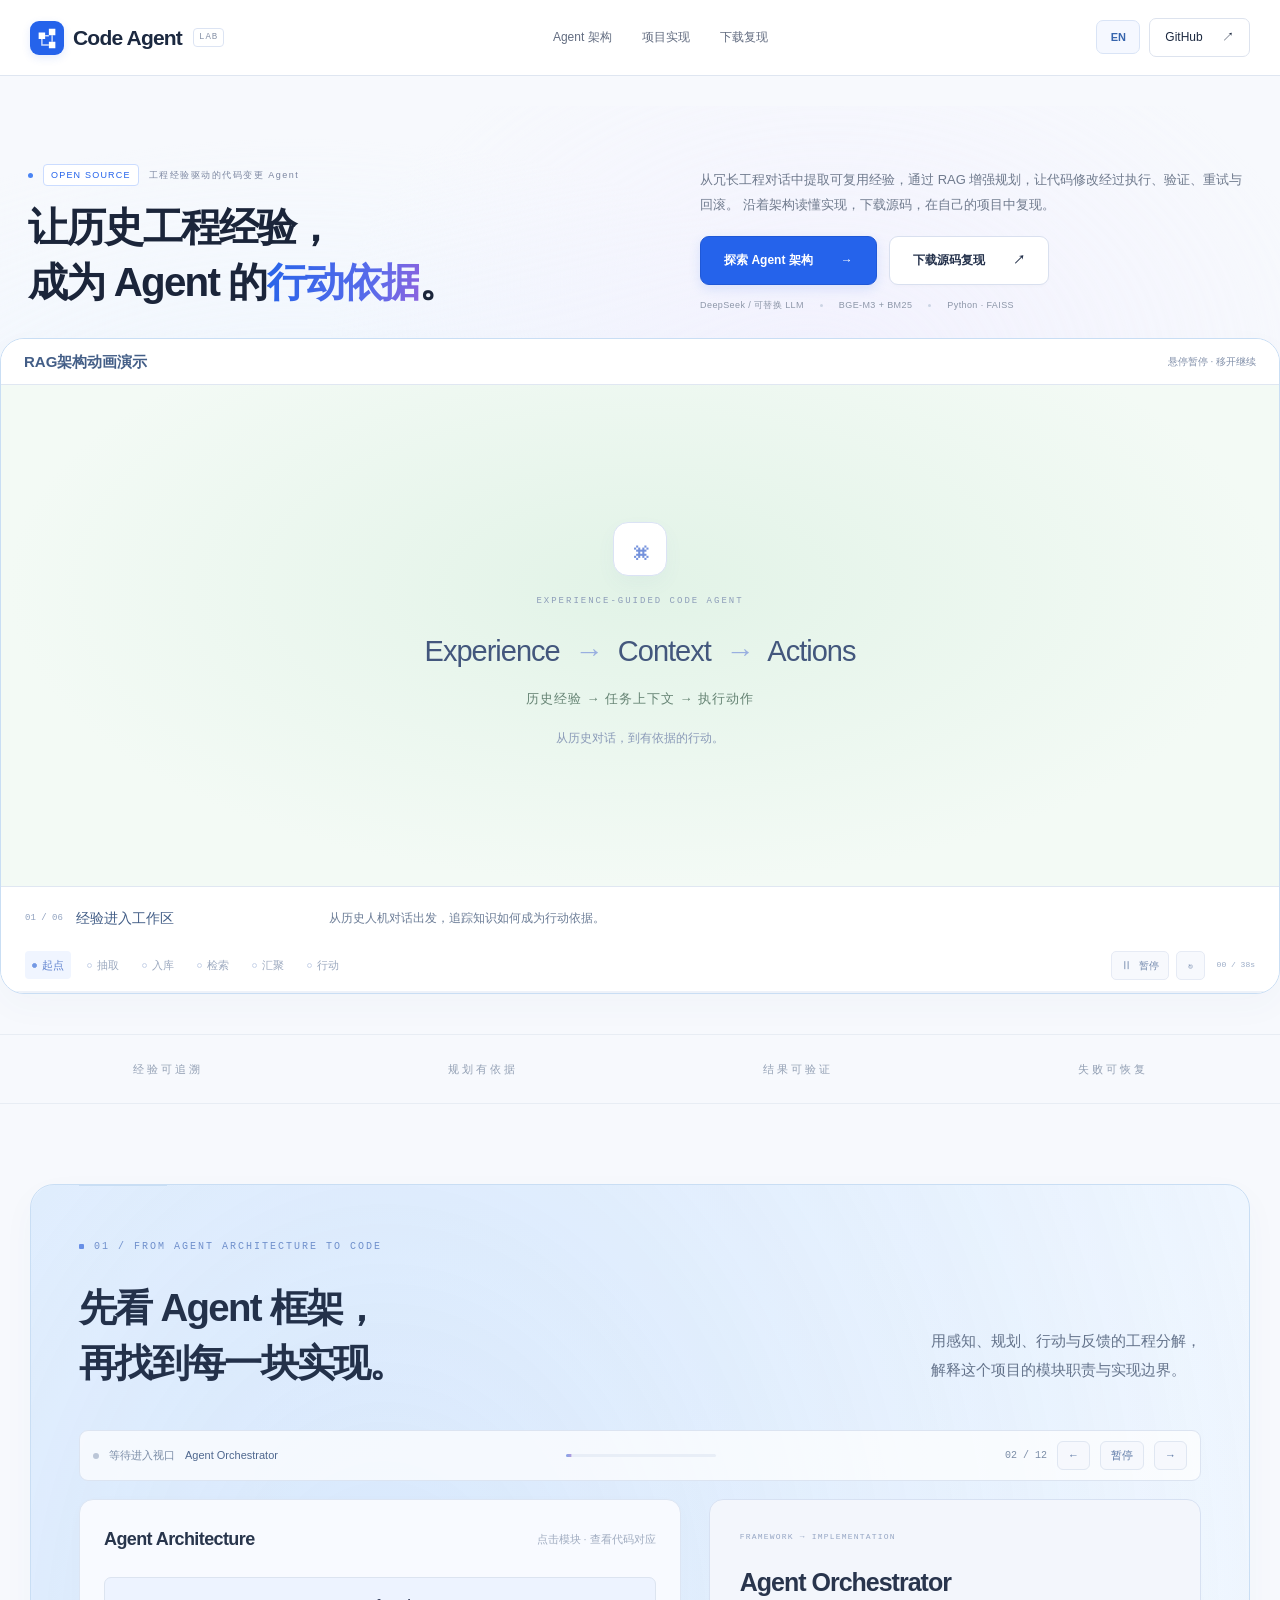
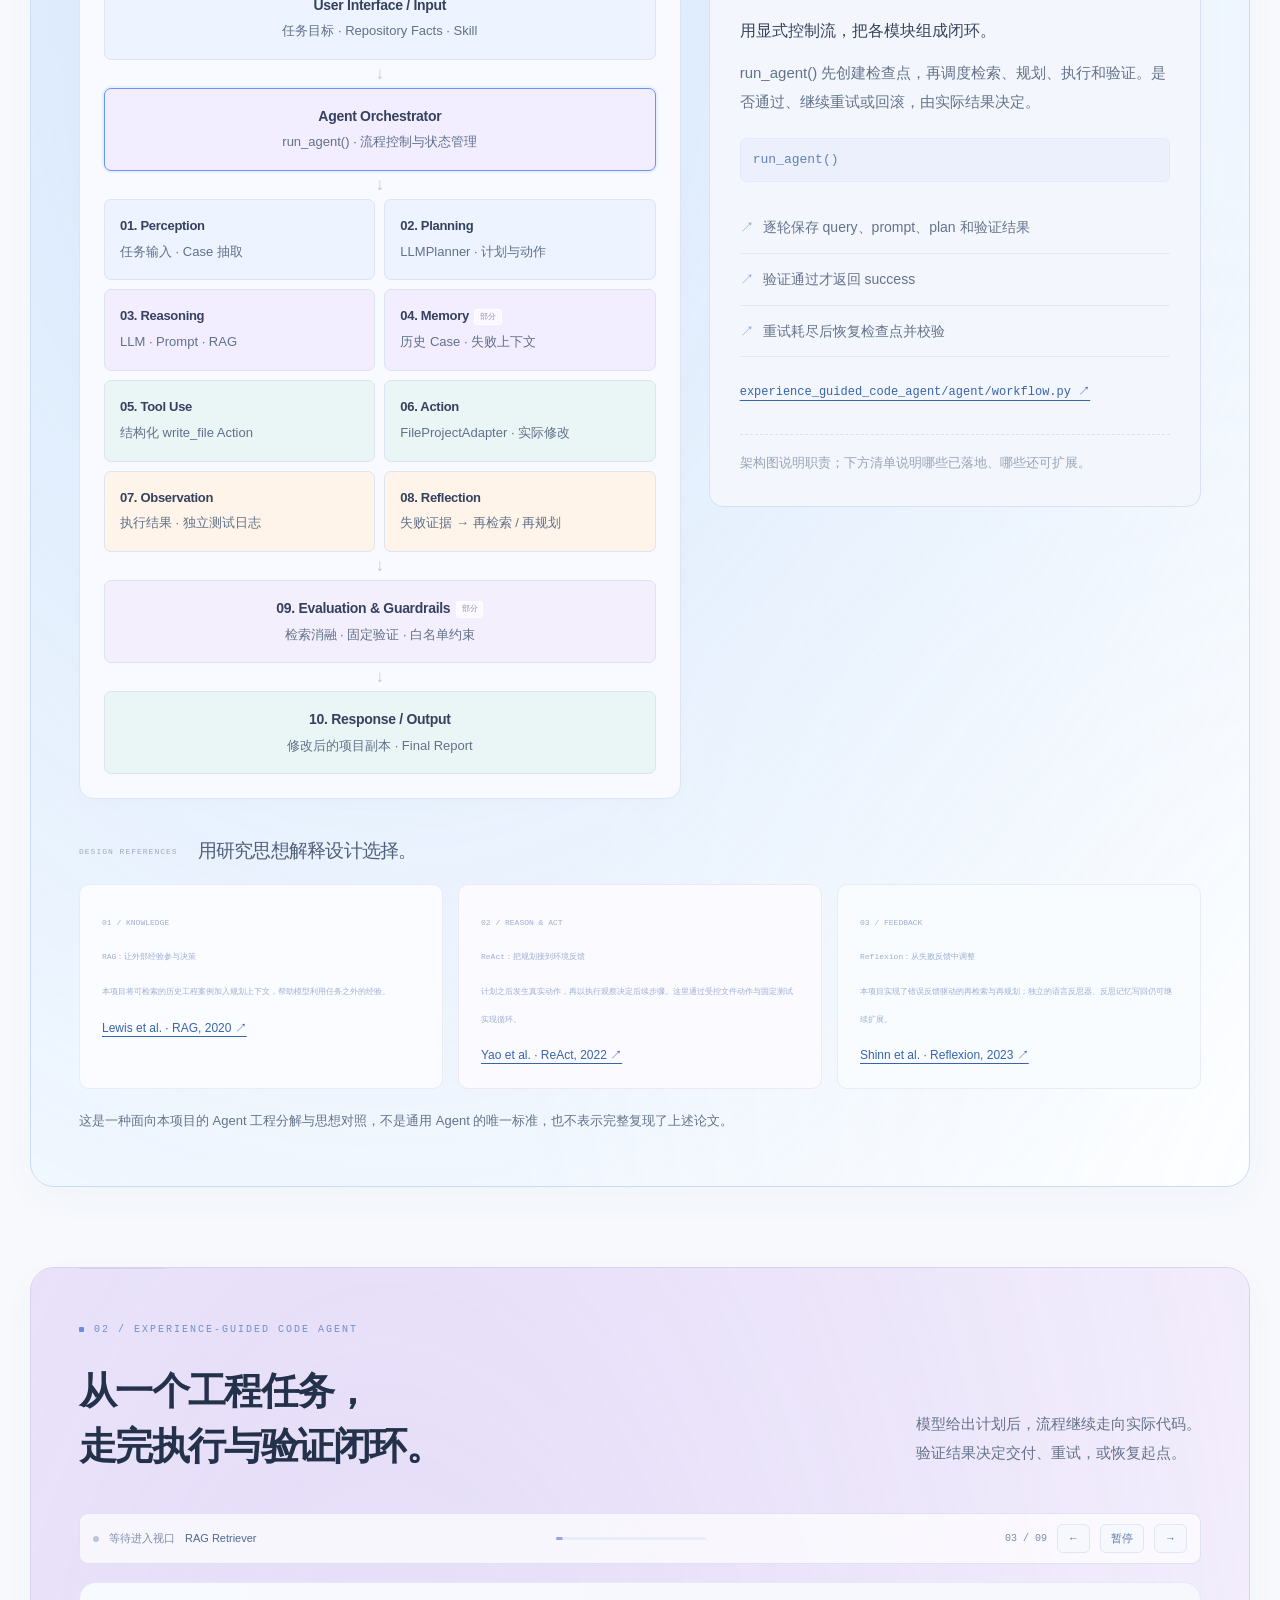
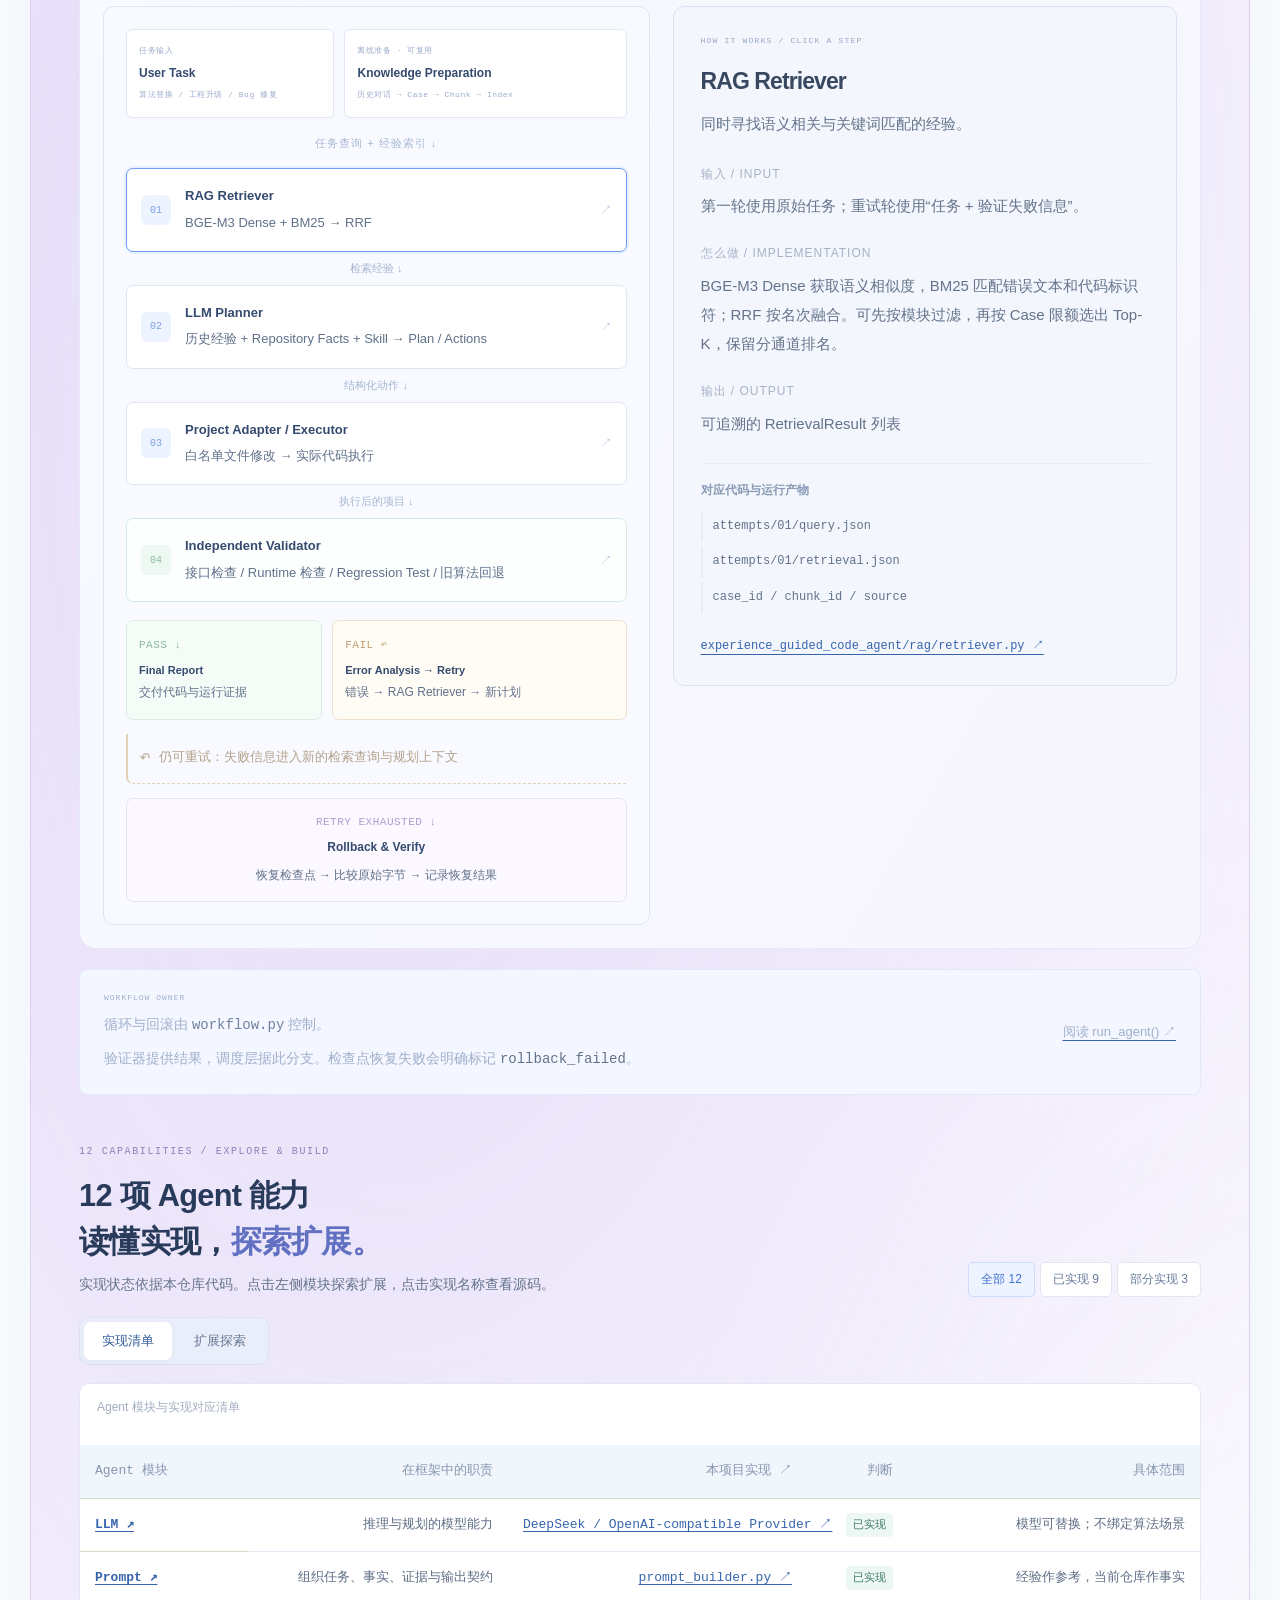
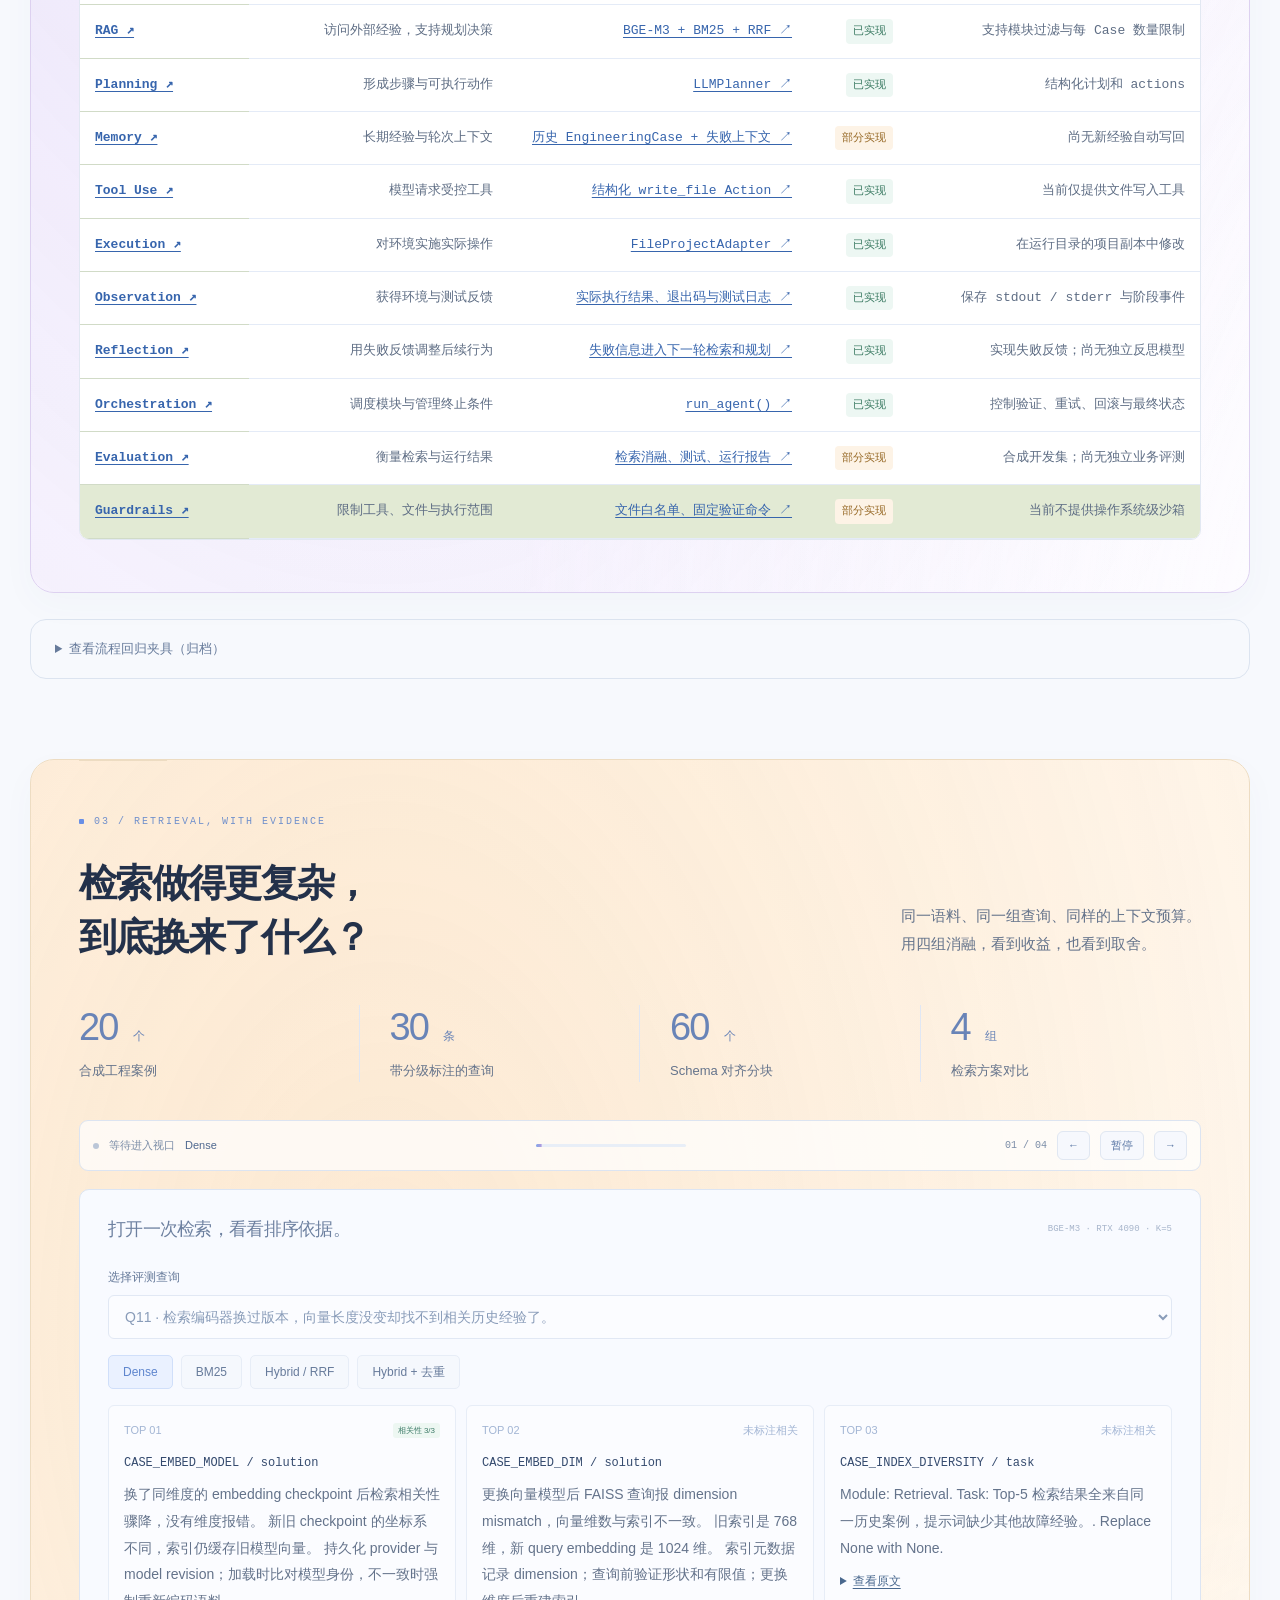
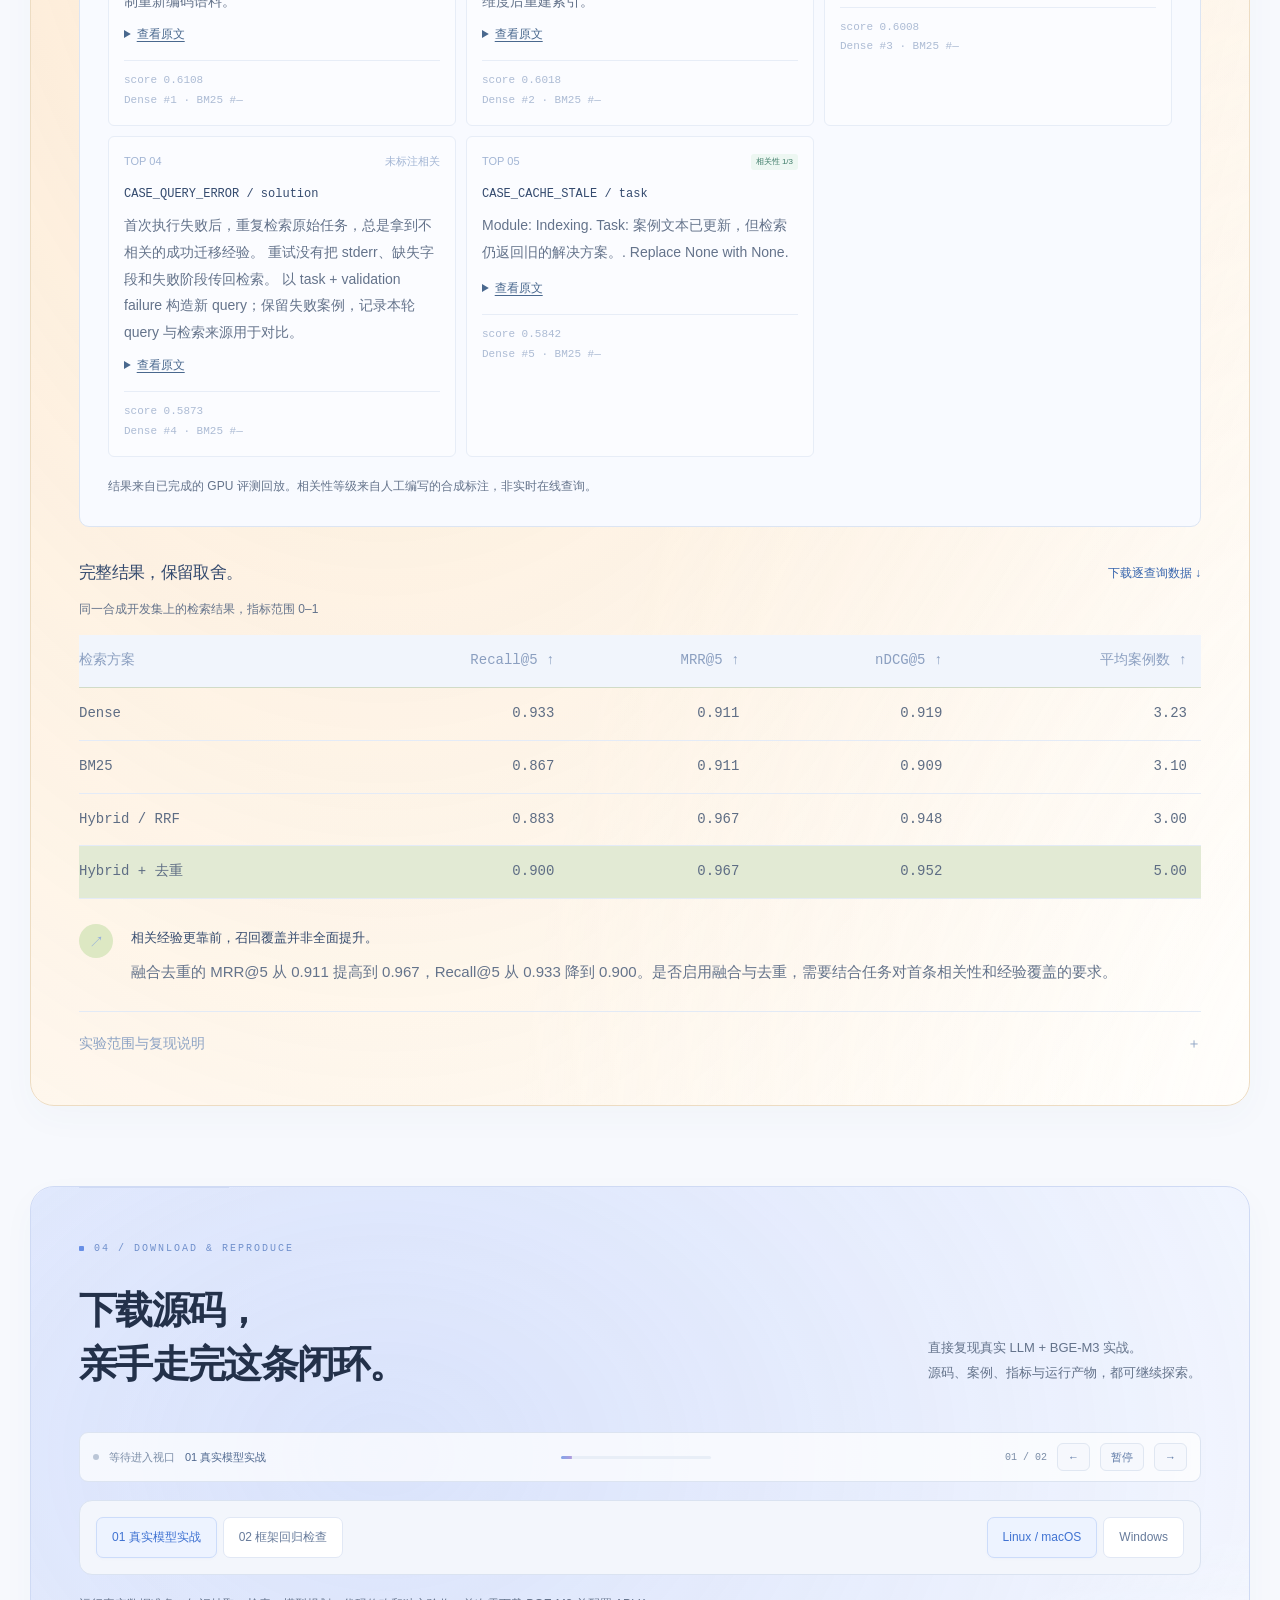
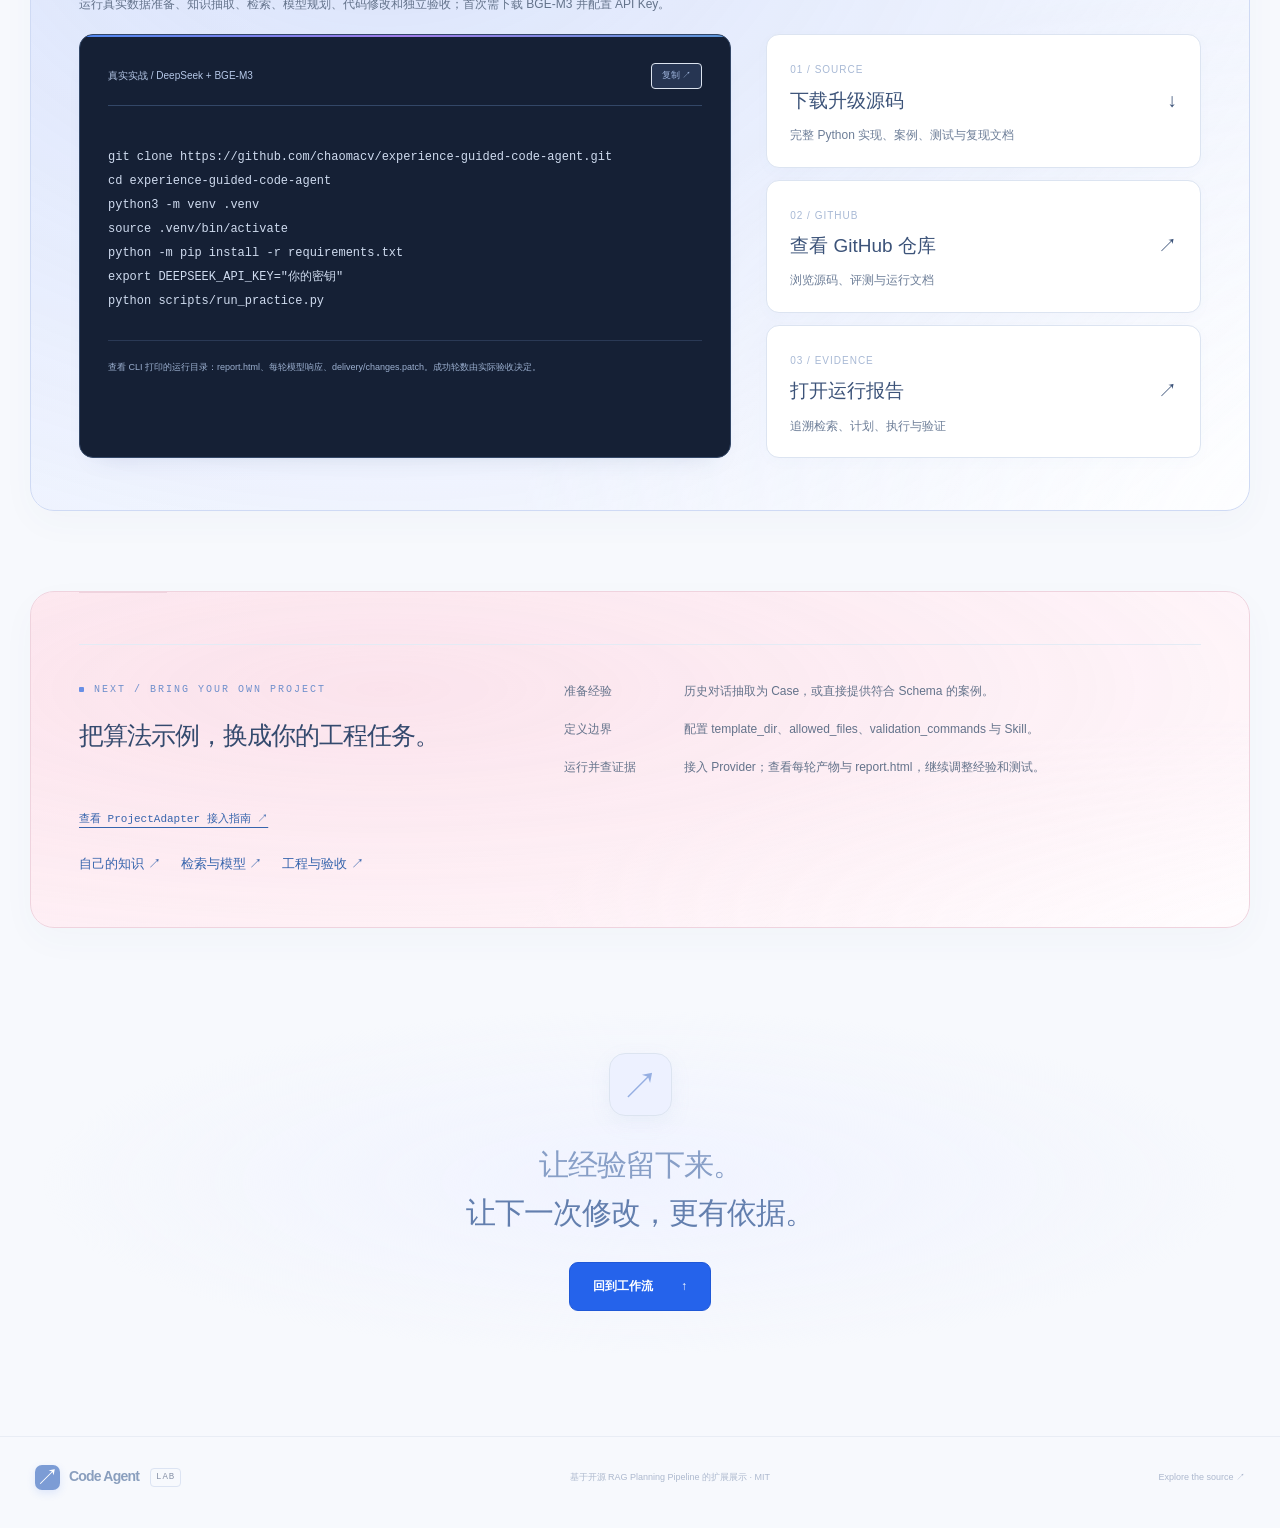
==== commit 9c6fa2ff: "Emphasize Agent extension paths and add independent section auto tours" ====
--- a/showcase/index.html
+++ b/showcase/index.html
@@ -11,7 +11,7 @@
 <link href="guide.css" rel="stylesheet"/>
 <link href="theme.css" rel="stylesheet"/>
 <link href="knowledge-story.css?v=23af3fac9855" rel="stylesheet"/>
-<link href="studio.css?v=4f41ed5285aa" rel="stylesheet"/>
+<link href="studio.css?v=1fe393059a0b" rel="stylesheet"/>
 <link href="explore.css?v=cc2ace8077bb" rel="stylesheet"/>
 </head>
 <body>
@@ -142,7 +142,7 @@
 </div>
 <div class="workflow-owner"><div><span>WORKFLOW OWNER</span><strong><span data-i18n="循环与回滚由">循环与回滚由</span> <code>workflow.py</code> <span data-i18n="控制。">控制。</span></strong><p><span data-i18n="验证器提供结果，调度层据此分支。检查点恢复失败会明确标记">验证器提供结果，调度层据此分支。检查点恢复失败会明确标记</span> <code>rollback_failed</code><span data-i18n="。">。</span></p></div><a href="https://github.com/chaomacv/experience-guided-code-agent/blob/main/experience_guided_code_agent/agent/workflow.py" rel="noopener" target="_blank"><span data-i18n="阅读 run_agent() ↗">阅读 run_agent() ↗</span></a></div>
 <div class="module-workbench" id="agent-capabilities">
-<div class="mapping-heading"><div><h3><span data-i18n="12 项 Agent 能力，逐项对应实现。">12 项 Agent 能力，逐项对应实现。</span></h3><p><span data-i18n="实现状态依据本仓库代码。点击左侧模块探索扩展，点击实现名称查看源码。">实现状态依据本仓库代码。点击左侧模块探索扩展，点击实现名称查看源码。</span></p></div><div aria-label="按实现状态筛选" class="mapping-filters" data-i18n-aria-label="按实现状态筛选" role="group"><button aria-pressed="true" data-filter="all"><span data-i18n="全部 12">全部 12</span></button><button aria-pressed="false" data-filter="已实现"><span data-i18n="已实现 9">已实现 9</span></button><button aria-pressed="false" data-filter="部分实现"><span data-i18n="部分实现 3">部分实现 3</span></button></div></div>
+<div class="mapping-heading"><div><span class="mapping-kicker">12 CAPABILITIES / EXPLORE &amp; BUILD</span><h3><span data-i18n="12 项 Agent 能力">12 项 Agent 能力</span><br/><span data-i18n="读懂实现，">读懂实现，</span><span class="mapping-title-accent" data-i18n="探索扩展。">探索扩展。</span></h3><p><span data-i18n="实现状态依据本仓库代码。点击左侧模块探索扩展，点击实现名称查看源码。">实现状态依据本仓库代码。点击左侧模块探索扩展，点击实现名称查看源码。</span></p></div><div aria-label="按实现状态筛选" class="mapping-filters" data-i18n-aria-label="按实现状态筛选" role="group"><button aria-pressed="true" data-filter="all"><span data-i18n="全部 12">全部 12</span></button><button aria-pressed="false" data-filter="已实现"><span data-i18n="已实现 9">已实现 9</span></button><button aria-pressed="false" data-filter="部分实现"><span data-i18n="部分实现 3">部分实现 3</span></button></div></div>
 <div class="explore-view-controls" role="group" aria-label="内容视图" data-i18n-aria-label="内容视图"><button type="button" data-explore-view="overview" aria-pressed="true" data-i18n="实现清单">实现清单</button><button type="button" data-explore-view="resources" aria-pressed="false" data-i18n="扩展探索">扩展探索</button></div>
 <div id="mapping-overview" class="table-wrap mapping-table"><table><caption><span data-i18n="Agent 模块与实现对应清单">Agent 模块与实现对应清单</span></caption><thead><tr><th><span data-i18n="Agent 模块">Agent 模块</span></th><th><span data-i18n="在框架中的职责">在框架中的职责</span></th><th><span data-i18n="本项目实现 ↗">本项目实现 ↗</span></th><th><span data-i18n="判断">判断</span></th><th><span data-i18n="具体范围">具体范围</span></th></tr></thead><tbody id="module-mapping"></tbody></table></div>
 <div id="module-explorer-panel" class="module-explorer-panel" hidden><aside class="explore-sidebar"><button type="button" class="explore-back" data-explore-back><span aria-hidden="true">←</span> <span data-i18n="返回实现清单">返回实现清单</span></button><p class="explore-nav-label" data-i18n="选择一个能力，开始探索">选择一个能力，开始探索</p><nav class="explore-module-nav" aria-label="Agent 能力扩展" data-i18n-aria-label="Agent 能力扩展"></nav></aside><div class="explore-content" id="explore-content" aria-labelledby="explore-module-title"></div></div><p id="explore-status" class="explore-sr-only" role="status" aria-live="polite"></p>
@@ -169,9 +169,10 @@
 python scripts/run_practice.py</pre><p id="track-note"><span data-i18n="查看 CLI 打印的运行目录：report.html、每轮模型响应、delivery/changes.patch。成功轮数由实际验收决定。">查看 CLI 打印的运行目录：report.html、每轮模型响应、delivery/changes.patch。成功轮数由实际验收决定。</span></p></div><div class="next-links"><a download="" href="experience-guided-code-agent-source.zip"><span>01 / SOURCE</span><strong><span data-i18n="下载升级源码">下载升级源码</span> <b>↓</b></strong><small><span data-i18n="完整 Python 实现、案例、测试与复现文档">完整 Python 实现、案例、测试与复现文档</span></small></a><a href="https://github.com/chaomacv/experience-guided-code-agent" rel="noopener" target="_blank"><span>02 / GITHUB</span><strong><span data-i18n="查看 GitHub 仓库">查看 GitHub 仓库</span> <b>↗</b></strong><small><span data-i18n="浏览源码、评测与运行文档">浏览源码、评测与运行文档</span></small></a><a href="history-live-report.html" target="_blank"><span>03 / EVIDENCE</span><strong><span data-i18n="打开运行报告">打开运行报告</span> <b>↗</b></strong><small><span data-i18n="追溯检索、计划、执行与验证">追溯检索、计划、执行与验证</span></small></a></div></div></section>
 <section class="section adapt-project"><div class="adapt-grid"><div><span class="section-label">NEXT / BRING YOUR OWN PROJECT</span><h3><span data-i18n="把算法示例，换成你的工程任务。">把算法示例，换成你的工程任务。</span></h3></div><ol><li><strong><span data-i18n="准备经验">准备经验</span></strong><span><span data-i18n="历史对话抽取为 Case，或直接提供符合 Schema 的案例。">历史对话抽取为 Case，或直接提供符合 Schema 的案例。</span></span></li><li><strong><span data-i18n="定义边界">定义边界</span></strong><span><span data-i18n="配置 template_dir、allowed_files、validation_commands 与 Skill。">配置 template_dir、allowed_files、validation_commands 与 Skill。</span></span></li><li><strong><span data-i18n="运行并查证据">运行并查证据</span></strong><span><span data-i18n="接入 Provider；查看每轮产物与 report.html，继续调整经验和测试。">接入 Provider；查看每轮产物与 report.html，继续调整经验和测试。</span></span></li></ol></div><a class="source-link" href="https://github.com/chaomacv/experience-guided-code-agent/blob/main/docs/execution_validation.md" rel="noopener" target="_blank"><span data-i18n="查看 ProjectAdapter 接入指南 ↗">查看 ProjectAdapter 接入指南 ↗</span></a><div class="practice-extension-links"><a href="https://github.com/chaomacv/experience-guided-code-agent/blob/main/docs/knowledge_preparation.md" target="_blank"><span data-i18n="自己的知识">自己的知识</span> ↗</a><a href="https://github.com/chaomacv/experience-guided-code-agent/blob/main/docs/retriever_extensions.md" target="_blank"><span data-i18n="检索与模型">检索与模型</span> ↗</a><a href="https://github.com/chaomacv/experience-guided-code-agent/blob/main/docs/project_adapter.md" target="_blank"><span data-i18n="工程与验收">工程与验收</span> ↗</a></div></section><section class="end-note"><span class="end-mark">↗</span><p><span data-i18n="让经验留下来。">让经验留下来。</span><br/><strong><span data-i18n="让下一次修改，更有依据。">让下一次修改，更有依据。</span></strong></p><a class="button dark" href="#workflow"><span data-i18n="回到工作流">回到工作流</span> <span>↑</span></a></section>
 </main><footer><a class="brand" href="#main"><span class="mark">↗</span> Code Agent <span class="lab">LAB</span></a><span><span data-i18n="基于开源 RAG Planning Pipeline 的扩展展示 · MIT">基于开源 RAG Planning Pipeline 的扩展展示 · MIT</span></span><a href="https://github.com/chaomacv/experience-guided-code-agent" rel="noopener" target="_blank">Explore the source ↗</a></footer>
-<script src="i18n.js?v=f8d3d0650f26"></script><script src="app.js?v=e70101ab2a36"></script>
-<script src="guide.js?v=34726434c004"></script>
-<script src="explore.js?v=84c9de12e8fc"></script>
+<script src="i18n.js?v=90db8c563452"></script><script src="app.js?v=e70101ab2a36"></script>
+<script src="guide.js?v=f1b46d3aee25"></script>
+<script src="explore.js?v=dc1a44a9e330"></script>
 <script src="knowledge-story.js?v=83585e39aeca"></script>
 <script src="studio.js?v=da0e2b8a29e5"></script>
+<script src="chapter-tour.js?v=f2350ace1263"></script>
 </body></html>
--- a/showcase/studio.css
+++ b/showcase/studio.css
@@ -238,3 +238,20 @@
 #retrieval .retrieval-change.repeated { background:#fff1dc; color:#8c692f; }
 #retrieval .original-evidence { margin-top:10px; font-size:12px; }
 #retrieval .original-evidence summary { cursor:pointer; color:#49688e; }
+
+/* A stronger bridge from the implementation map to extension paths. */
+#workflow .mapping-kicker { display:block; font:10px/1.8 Consolas,monospace; letter-spacing:1.6px; color:#8c82b8; margin-bottom:12px; }
+#workflow .mapping-heading h3 { font-size:clamp(27px,2.4vw,34px); font-weight:650; line-height:1.5; letter-spacing:-.7px; color:#293b5b; }
+#workflow .mapping-title-accent { color:#6270c2; }
+.chapter-tour-controls { display:flex; align-items:center; gap:10px; padding:10px 13px; margin:0 0 18px; border:1px solid #dce4f1; border-radius:9px; background:#ffffffb8; font-size:11px; color:#7b8da7; }
+.chapter-tour-controls[hidden] { display:none!important; }
+.chapter-tour-indicator { width:6px; height:6px; border-radius:50%; background:#bbc6d7; flex-shrink:0; }
+.chapter-tour-controls[data-running=true] .chapter-tour-indicator { background:#769adf; box-shadow:0 0 0 4px #769adf15; }
+.chapter-tour-status { white-space:nowrap; }
+.chapter-tour-current { color:#4f688f; max-width:260px; overflow:hidden; text-overflow:ellipsis; white-space:nowrap; }
+.chapter-tour-progress { flex:1; min-width:20px; max-width:150px; height:3px; background:#e8eef7; border-radius:3px; overflow:hidden; margin-left:auto; }
+.chapter-tour-progress i { display:block; width:100%; height:100%; transform:scaleX(0); transform-origin:left; background:linear-gradient(90deg,#82a5e9,#b09bdd); }
+.chapter-tour-count { margin-left:auto; font:10px/1.7 Consolas,monospace; white-space:nowrap; }
+.chapter-tour-controls button { background:#f6f8fd; border:1px solid #e0e7f2; border-radius:6px; padding:4px 10px; min-width:30px; font-size:11px; color:#5d79a6; }
+.chapter-tour-controls button:hover { background:#eaf1ff; }.chapter-tour-controls button:disabled { opacity:.45; cursor:default; }
+@media(max-width:760px) { .chapter-tour-controls { gap:7px; padding:9px; flex-wrap:wrap; }.chapter-tour-current { max-width:155px; }.chapter-tour-progress { display:none; }.chapter-tour-count { font-size:9px; }.chapter-tour-controls button { padding:4px 8px; } }
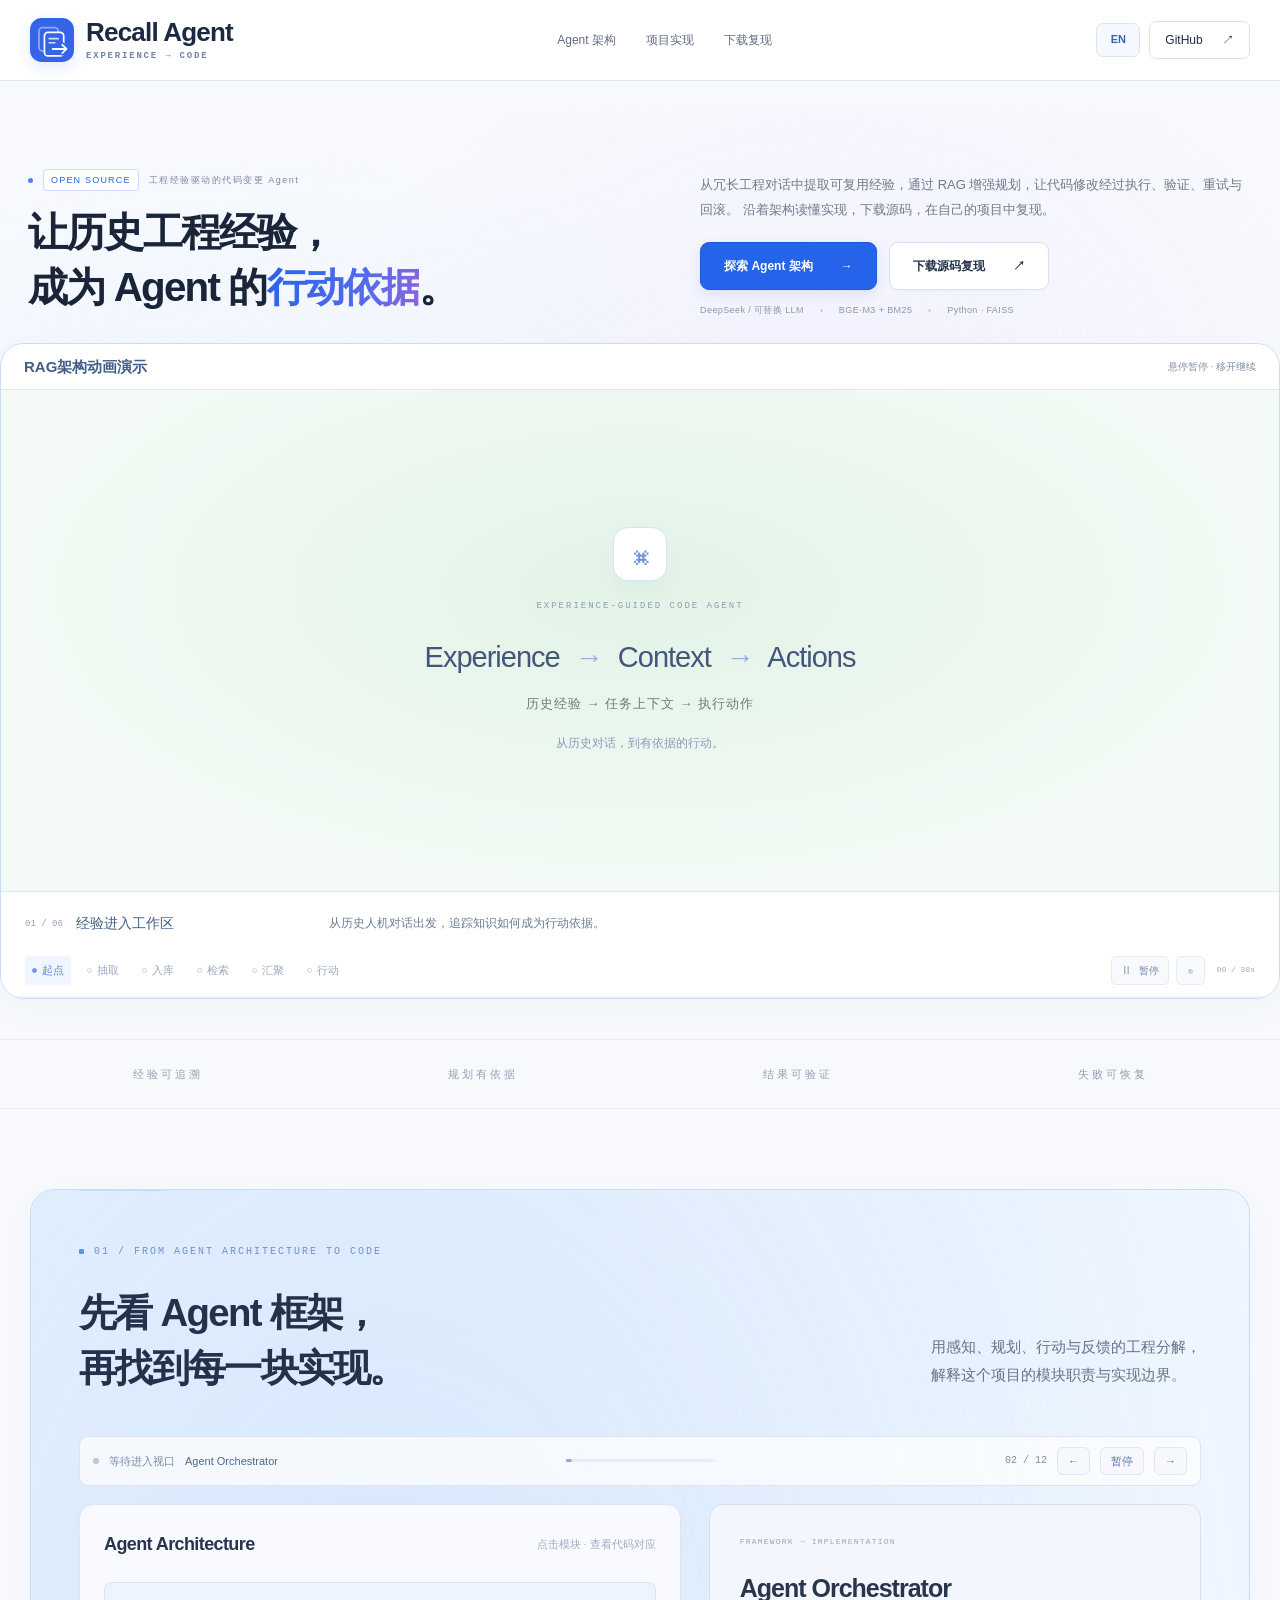
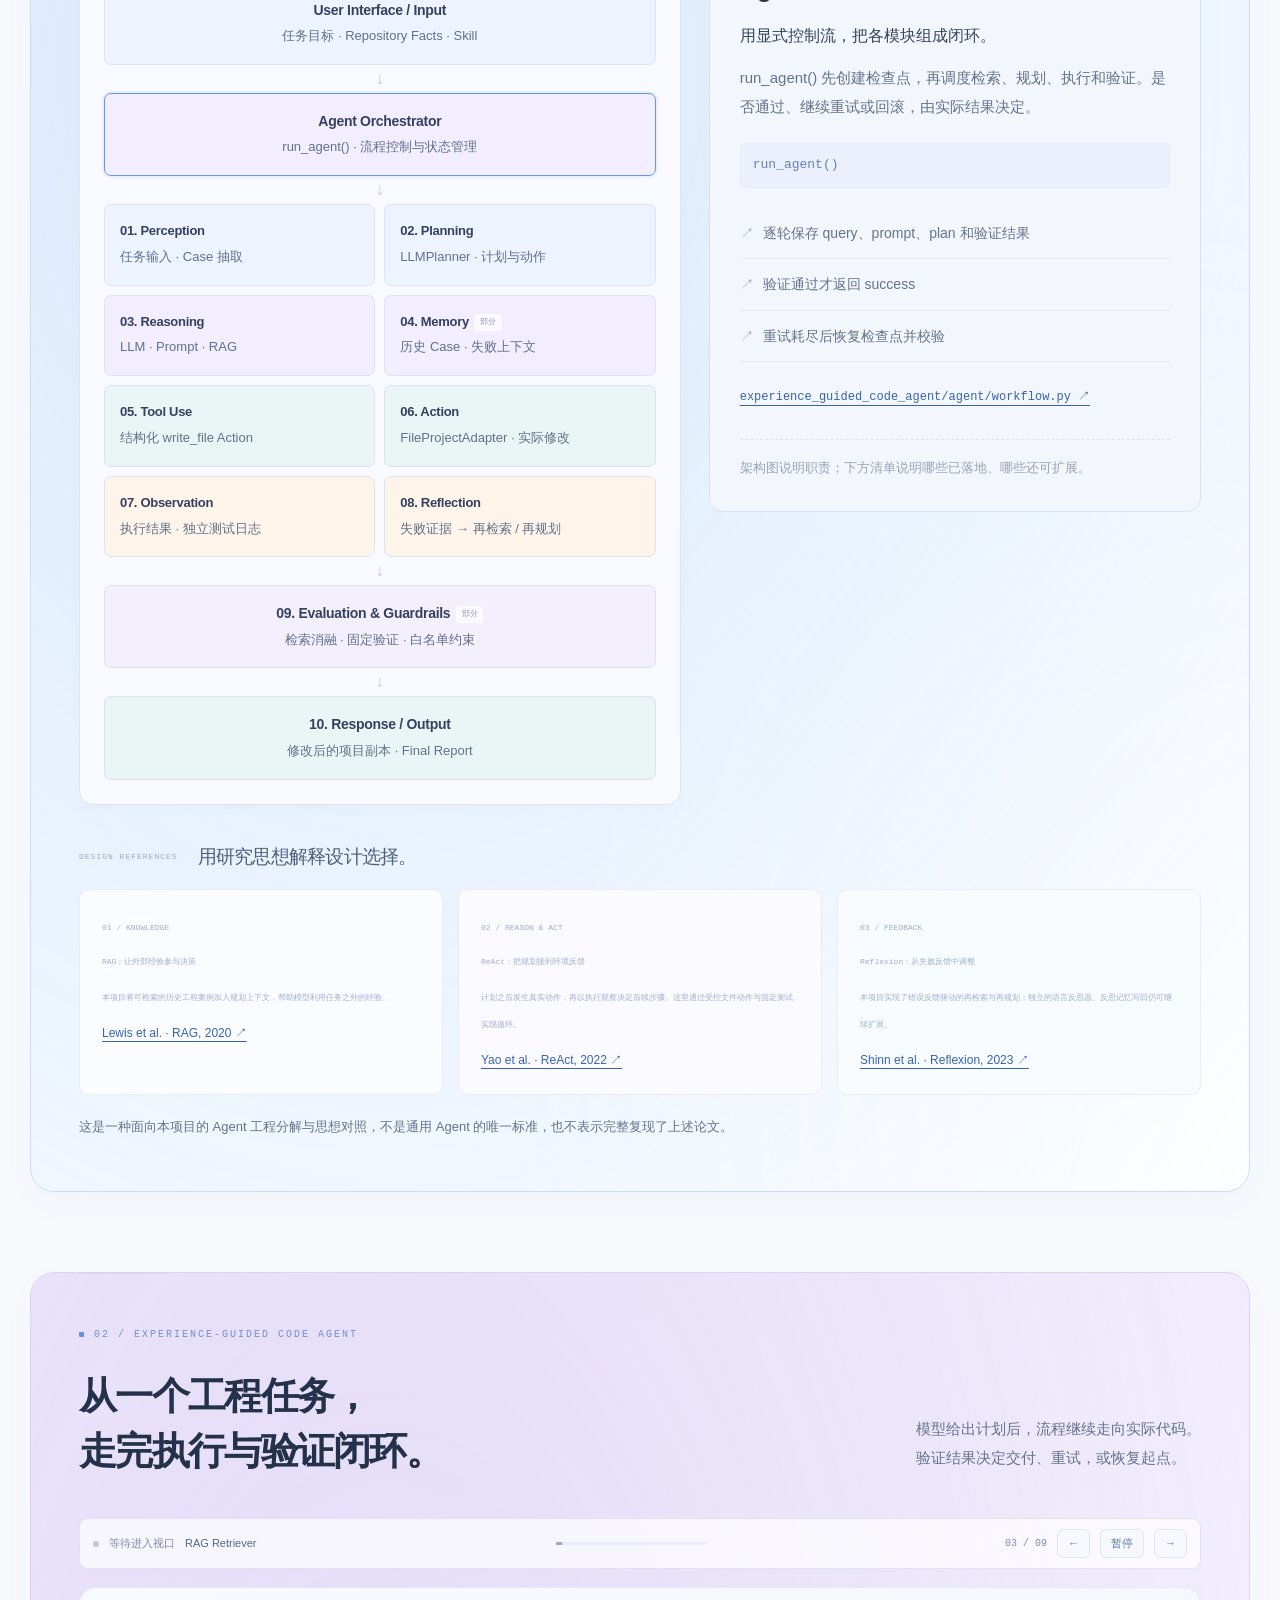
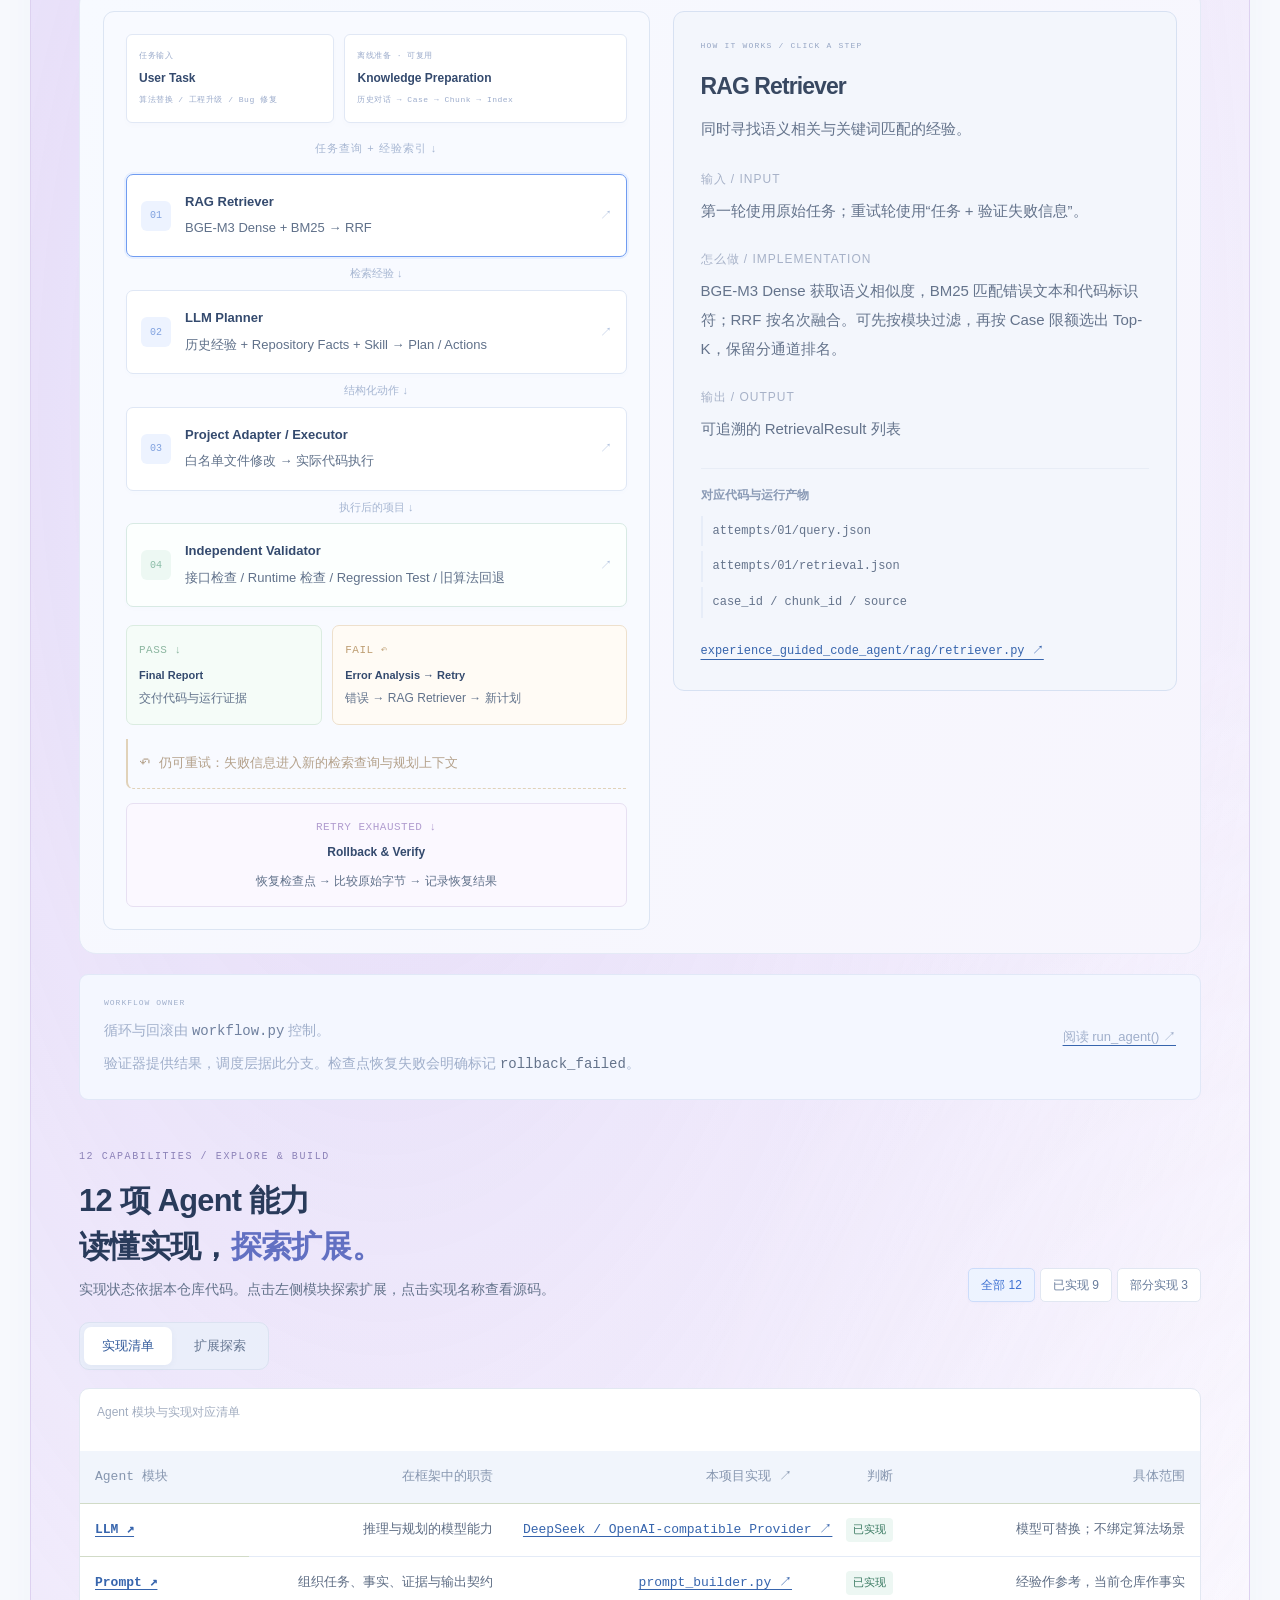
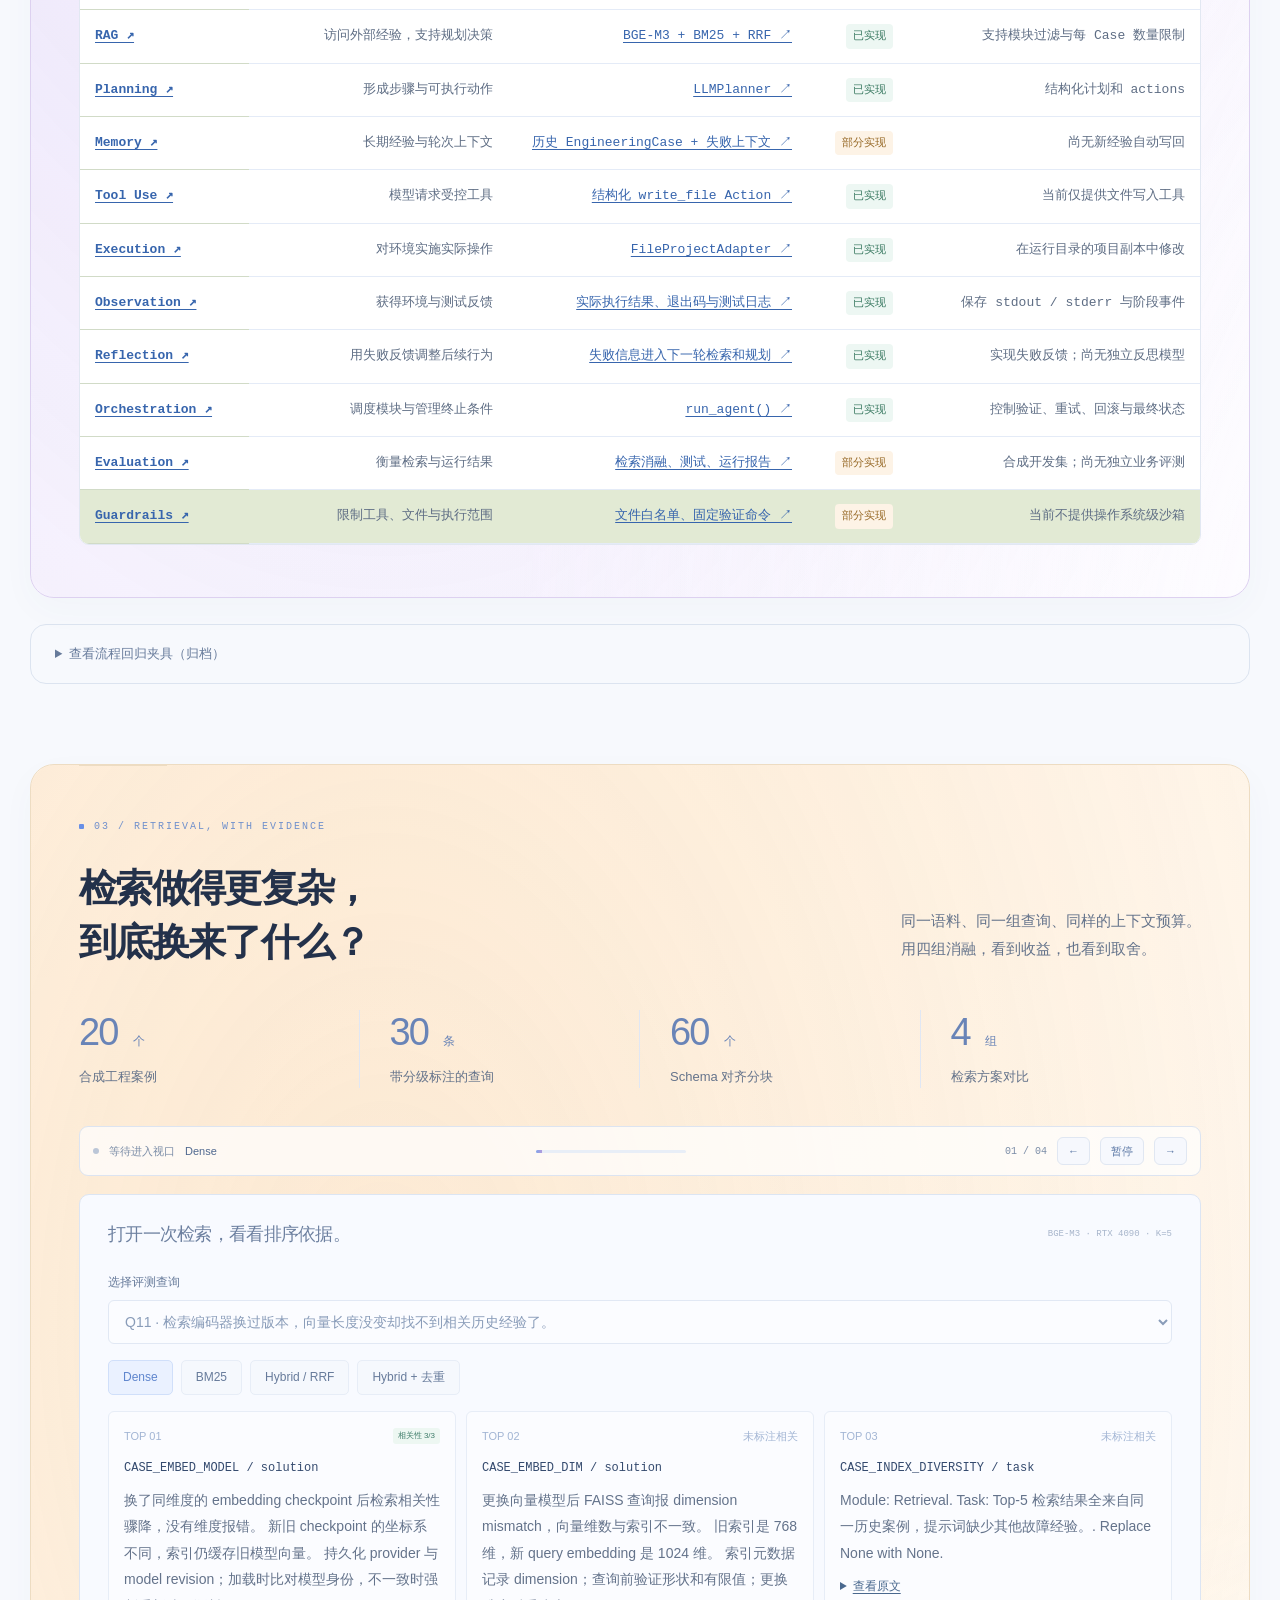
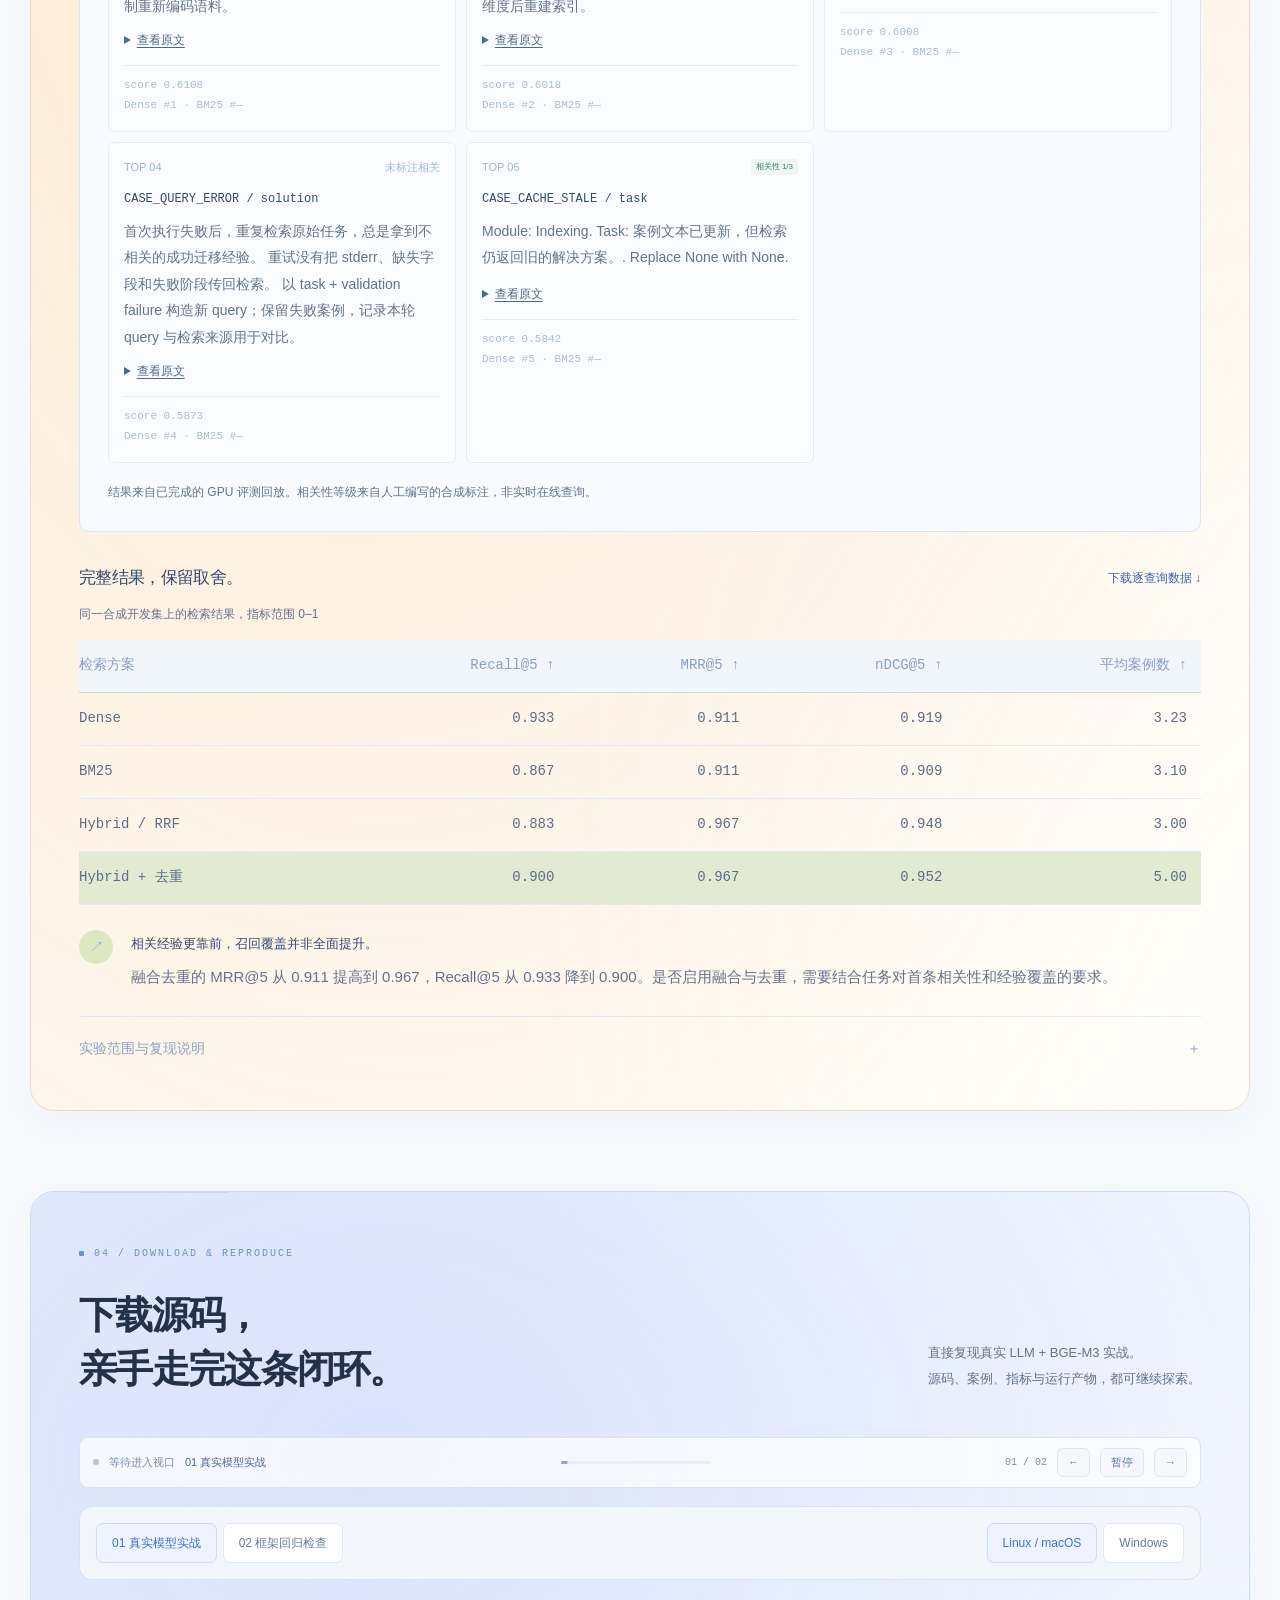
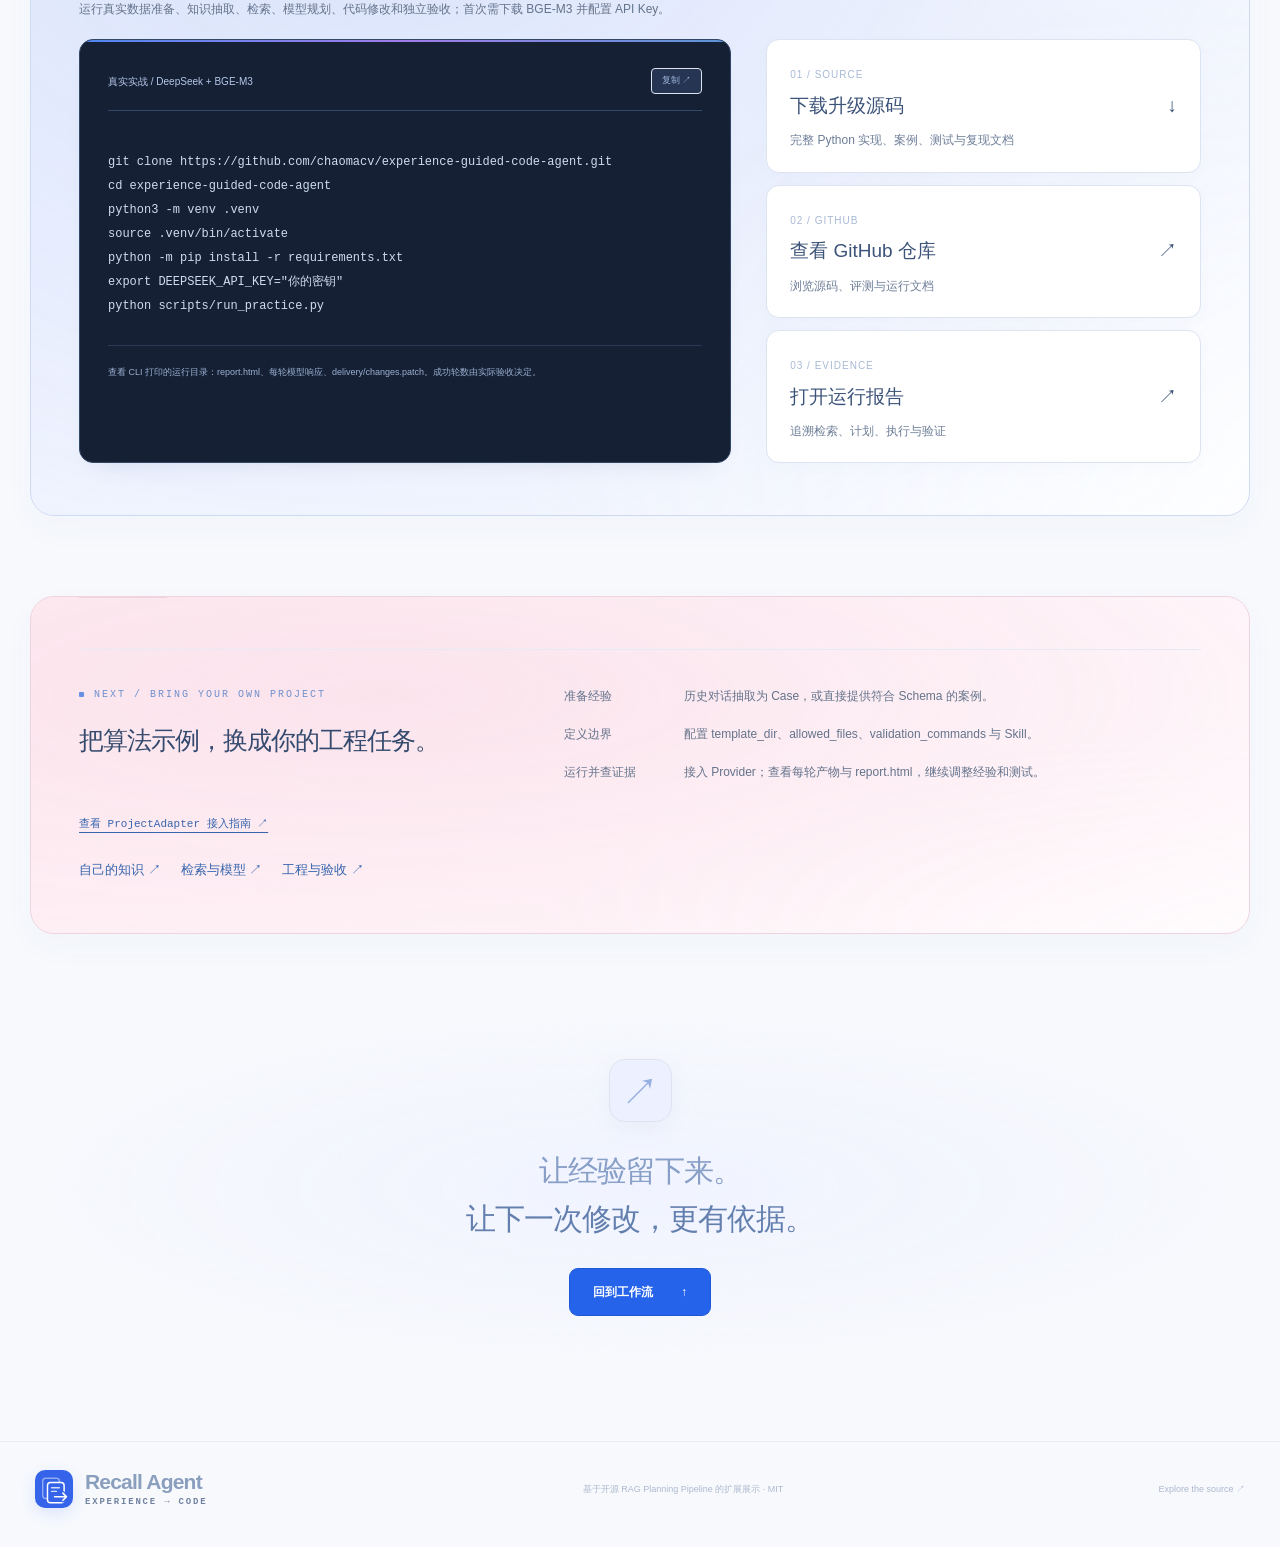
==== commit 3034711e: "design: introduce Recall Agent wordmark and experience-to-action icon" ====
--- a/showcase/index.html
+++ b/showcase/index.html
@@ -3,7 +3,7 @@
 <html lang="zh-CN">
 <head>
 <meta charset="utf-8"/><meta content="width=device-width,initial-scale=1" name="viewport"/>
-<link href="favicon.svg" rel="icon" type="image/svg+xml"/>
+<link href="favicon.svg?v=recall-1" rel="icon" type="image/svg+xml"/>
 <meta content="#ffffff" name="theme-color"/>
 <meta content="可下载、可复现的 Experience-Guided Code Agent 实操项目：从 Agent 架构映射到混合检索、规划、代码执行、独立验证、重试与回滚。" data-i18n-content="可下载、可复现的 Experience-Guided Code Agent 实操项目：从 Agent 架构映射到混合检索、规划、代码执行、独立验证、重试与回滚。" name="description"/>
 <title data-i18n="工程经验驱动的代码变更 Agent — 实操与复现">工程经验驱动的代码变更 Agent — 实操与复现</title>
@@ -11,12 +11,12 @@
 <link href="guide.css" rel="stylesheet"/>
 <link href="theme.css" rel="stylesheet"/>
 <link href="knowledge-story.css?v=23af3fac9855" rel="stylesheet"/>
-<link href="studio.css?v=1fe393059a0b" rel="stylesheet"/>
+<link href="studio.css?v=5c578168293f" rel="stylesheet"/>
 <link href="explore.css?v=cc2ace8077bb" rel="stylesheet"/>
 </head>
 <body>
 <a class="skip" href="#main"><span data-i18n="跳到内容">跳到内容</span></a>
-<header class="nav"><a class="brand" href="#main"><span aria-hidden="true" class="mark"><svg viewbox="0 0 28 28"><path d="M5 8h7v7H5zM16 4h7v7h-7zM16 18h7v7h-7z"></path><path class="mark-edge" d="M12 11.5h4M19.5 11v7M8.5 15v6.5H16"></path></svg></span> Code Agent<span class="lab">LAB</span></a><nav aria-label="主导航" data-i18n-aria-label="主导航"><a href="#agent-framework"><span data-i18n="Agent 架构">Agent 架构</span></a><a href="#workflow"><span data-i18n="项目实现">项目实现</span></a><a href="#start"><span data-i18n="下载复现">下载复现</span></a></nav><div class="nav-actions"><button aria-label="Switch to English" class="language-toggle" disabled="True" id="language-toggle" title="Switch to English" type="button">EN</button><a class="nav-github" href="https://github.com/chaomacv/experience-guided-code-agent" rel="noopener" target="_blank">GitHub <span>↗</span></a></div></header>
+<header class="nav"><a class="brand" href="#main"><span aria-hidden="true" class="mark"><svg viewbox="0 0 64 64" fill="none"><rect width="64" height="64" rx="17" fill="#3563E9"/><rect x="13" y="14" width="28" height="34" rx="5" stroke="white" stroke-width="2.5" opacity=".45"/><rect x="21" y="21" width="28" height="34" rx="5" fill="#3563E9" stroke="white" stroke-width="2.5"/><path d="M28 30h13M28 36h8" stroke="white" stroke-width="2.5" stroke-linecap="round" opacity=".8"/><path d="M33 45h20m-6-6 6 6-6 6" stroke="#3563E9" stroke-width="7" stroke-linecap="round" stroke-linejoin="round"/><path d="M33 45h20m-6-6 6 6-6 6" stroke="white" stroke-width="2.8" stroke-linecap="round" stroke-linejoin="round"/></svg></span><span class="brand-wordmark"><strong>Recall Agent</strong><small>EXPERIENCE → CODE</small></span></a><nav aria-label="主导航" data-i18n-aria-label="主导航"><a href="#agent-framework"><span data-i18n="Agent 架构">Agent 架构</span></a><a href="#workflow"><span data-i18n="项目实现">项目实现</span></a><a href="#start"><span data-i18n="下载复现">下载复现</span></a></nav><div class="nav-actions"><button aria-label="Switch to English" class="language-toggle" disabled="True" id="language-toggle" title="Switch to English" type="button">EN</button><a class="nav-github" href="https://github.com/chaomacv/experience-guided-code-agent" rel="noopener" target="_blank">GitHub <span>↗</span></a></div></header>
 <main id="main">
 <section class="hero">
 <div class="hero-intro"><div class="hero-heading"><div class="eyebrow"><span class="live-dot"></span> <span class="eyebrow-badge">OPEN SOURCE</span><span data-i18n="工程经验驱动的代码变更 Agent">工程经验驱动的代码变更 Agent</span></div>
@@ -168,7 +168,7 @@
 # Set DEEPSEEK_API_KEY, then:
 python scripts/run_practice.py</pre><p id="track-note"><span data-i18n="查看 CLI 打印的运行目录：report.html、每轮模型响应、delivery/changes.patch。成功轮数由实际验收决定。">查看 CLI 打印的运行目录：report.html、每轮模型响应、delivery/changes.patch。成功轮数由实际验收决定。</span></p></div><div class="next-links"><a download="" href="experience-guided-code-agent-source.zip"><span>01 / SOURCE</span><strong><span data-i18n="下载升级源码">下载升级源码</span> <b>↓</b></strong><small><span data-i18n="完整 Python 实现、案例、测试与复现文档">完整 Python 实现、案例、测试与复现文档</span></small></a><a href="https://github.com/chaomacv/experience-guided-code-agent" rel="noopener" target="_blank"><span>02 / GITHUB</span><strong><span data-i18n="查看 GitHub 仓库">查看 GitHub 仓库</span> <b>↗</b></strong><small><span data-i18n="浏览源码、评测与运行文档">浏览源码、评测与运行文档</span></small></a><a href="history-live-report.html" target="_blank"><span>03 / EVIDENCE</span><strong><span data-i18n="打开运行报告">打开运行报告</span> <b>↗</b></strong><small><span data-i18n="追溯检索、计划、执行与验证">追溯检索、计划、执行与验证</span></small></a></div></div></section>
 <section class="section adapt-project"><div class="adapt-grid"><div><span class="section-label">NEXT / BRING YOUR OWN PROJECT</span><h3><span data-i18n="把算法示例，换成你的工程任务。">把算法示例，换成你的工程任务。</span></h3></div><ol><li><strong><span data-i18n="准备经验">准备经验</span></strong><span><span data-i18n="历史对话抽取为 Case，或直接提供符合 Schema 的案例。">历史对话抽取为 Case，或直接提供符合 Schema 的案例。</span></span></li><li><strong><span data-i18n="定义边界">定义边界</span></strong><span><span data-i18n="配置 template_dir、allowed_files、validation_commands 与 Skill。">配置 template_dir、allowed_files、validation_commands 与 Skill。</span></span></li><li><strong><span data-i18n="运行并查证据">运行并查证据</span></strong><span><span data-i18n="接入 Provider；查看每轮产物与 report.html，继续调整经验和测试。">接入 Provider；查看每轮产物与 report.html，继续调整经验和测试。</span></span></li></ol></div><a class="source-link" href="https://github.com/chaomacv/experience-guided-code-agent/blob/main/docs/execution_validation.md" rel="noopener" target="_blank"><span data-i18n="查看 ProjectAdapter 接入指南 ↗">查看 ProjectAdapter 接入指南 ↗</span></a><div class="practice-extension-links"><a href="https://github.com/chaomacv/experience-guided-code-agent/blob/main/docs/knowledge_preparation.md" target="_blank"><span data-i18n="自己的知识">自己的知识</span> ↗</a><a href="https://github.com/chaomacv/experience-guided-code-agent/blob/main/docs/retriever_extensions.md" target="_blank"><span data-i18n="检索与模型">检索与模型</span> ↗</a><a href="https://github.com/chaomacv/experience-guided-code-agent/blob/main/docs/project_adapter.md" target="_blank"><span data-i18n="工程与验收">工程与验收</span> ↗</a></div></section><section class="end-note"><span class="end-mark">↗</span><p><span data-i18n="让经验留下来。">让经验留下来。</span><br/><strong><span data-i18n="让下一次修改，更有依据。">让下一次修改，更有依据。</span></strong></p><a class="button dark" href="#workflow"><span data-i18n="回到工作流">回到工作流</span> <span>↑</span></a></section>
-</main><footer><a class="brand" href="#main"><span class="mark">↗</span> Code Agent <span class="lab">LAB</span></a><span><span data-i18n="基于开源 RAG Planning Pipeline 的扩展展示 · MIT">基于开源 RAG Planning Pipeline 的扩展展示 · MIT</span></span><a href="https://github.com/chaomacv/experience-guided-code-agent" rel="noopener" target="_blank">Explore the source ↗</a></footer>
+</main><footer><a class="brand" href="#main"><span aria-hidden="true" class="mark"><svg viewbox="0 0 64 64" fill="none"><rect width="64" height="64" rx="17" fill="#3563E9"/><rect x="13" y="14" width="28" height="34" rx="5" stroke="white" stroke-width="2.5" opacity=".45"/><rect x="21" y="21" width="28" height="34" rx="5" fill="#3563E9" stroke="white" stroke-width="2.5"/><path d="M28 30h13M28 36h8" stroke="white" stroke-width="2.5" stroke-linecap="round" opacity=".8"/><path d="M33 45h20m-6-6 6 6-6 6" stroke="#3563E9" stroke-width="7" stroke-linecap="round" stroke-linejoin="round"/><path d="M33 45h20m-6-6 6 6-6 6" stroke="white" stroke-width="2.8" stroke-linecap="round" stroke-linejoin="round"/></svg></span><span class="brand-wordmark"><strong>Recall Agent</strong><small>EXPERIENCE → CODE</small></span></a><span><span data-i18n="基于开源 RAG Planning Pipeline 的扩展展示 · MIT">基于开源 RAG Planning Pipeline 的扩展展示 · MIT</span></span><a href="https://github.com/chaomacv/experience-guided-code-agent" rel="noopener" target="_blank">Explore the source ↗</a></footer>
 <script src="i18n.js?v=90db8c563452"></script><script src="app.js?v=e70101ab2a36"></script>
 <script src="guide.js?v=f1b46d3aee25"></script>
 <script src="explore.js?v=dc1a44a9e330"></script>
--- a/showcase/studio.css
+++ b/showcase/studio.css
@@ -255,3 +255,6 @@
 .chapter-tour-controls button { background:#f6f8fd; border:1px solid #e0e7f2; border-radius:6px; padding:4px 10px; min-width:30px; font-size:11px; color:#5d79a6; }
 .chapter-tour-controls button:hover { background:#eaf1ff; }.chapter-tour-controls button:disabled { opacity:.45; cursor:default; }
 @media(max-width:760px) { .chapter-tour-controls { gap:7px; padding:9px; flex-wrap:wrap; }.chapter-tour-current { max-width:155px; }.chapter-tour-progress { display:none; }.chapter-tour-count { font-size:9px; }.chapter-tour-controls button { padding:4px 8px; } }
+
+/* Recall Agent: retrieve experience, then act on code. */
+.nav .brand,footer .brand{gap:12px;letter-spacing:0}.brand-wordmark{display:flex;flex-direction:column;gap:3px;line-height:1.1}.brand-wordmark strong{font-size:26px;font-weight:700;line-height:1.1;letter-spacing:-.8px}.brand-wordmark small{font:600 9px/1.4 ui-monospace,Consolas,monospace;letter-spacing:1.8px;color:#7283a0}.brand .mark{width:44px;height:44px;border-radius:12px;background:transparent;box-shadow:0 5px 16px #3563e924}.brand .mark svg{width:44px;height:44px;fill:none}footer .brand-wordmark strong{font-size:21px}footer .brand .mark,footer .brand .mark svg{width:38px;height:38px}@media(max-width:700px){.nav .brand{gap:9px}.brand-wordmark strong{font-size:21px}.brand-wordmark small{font-size:7px;letter-spacing:1.3px}.brand .mark,.brand .mark svg{width:36px;height:36px}}
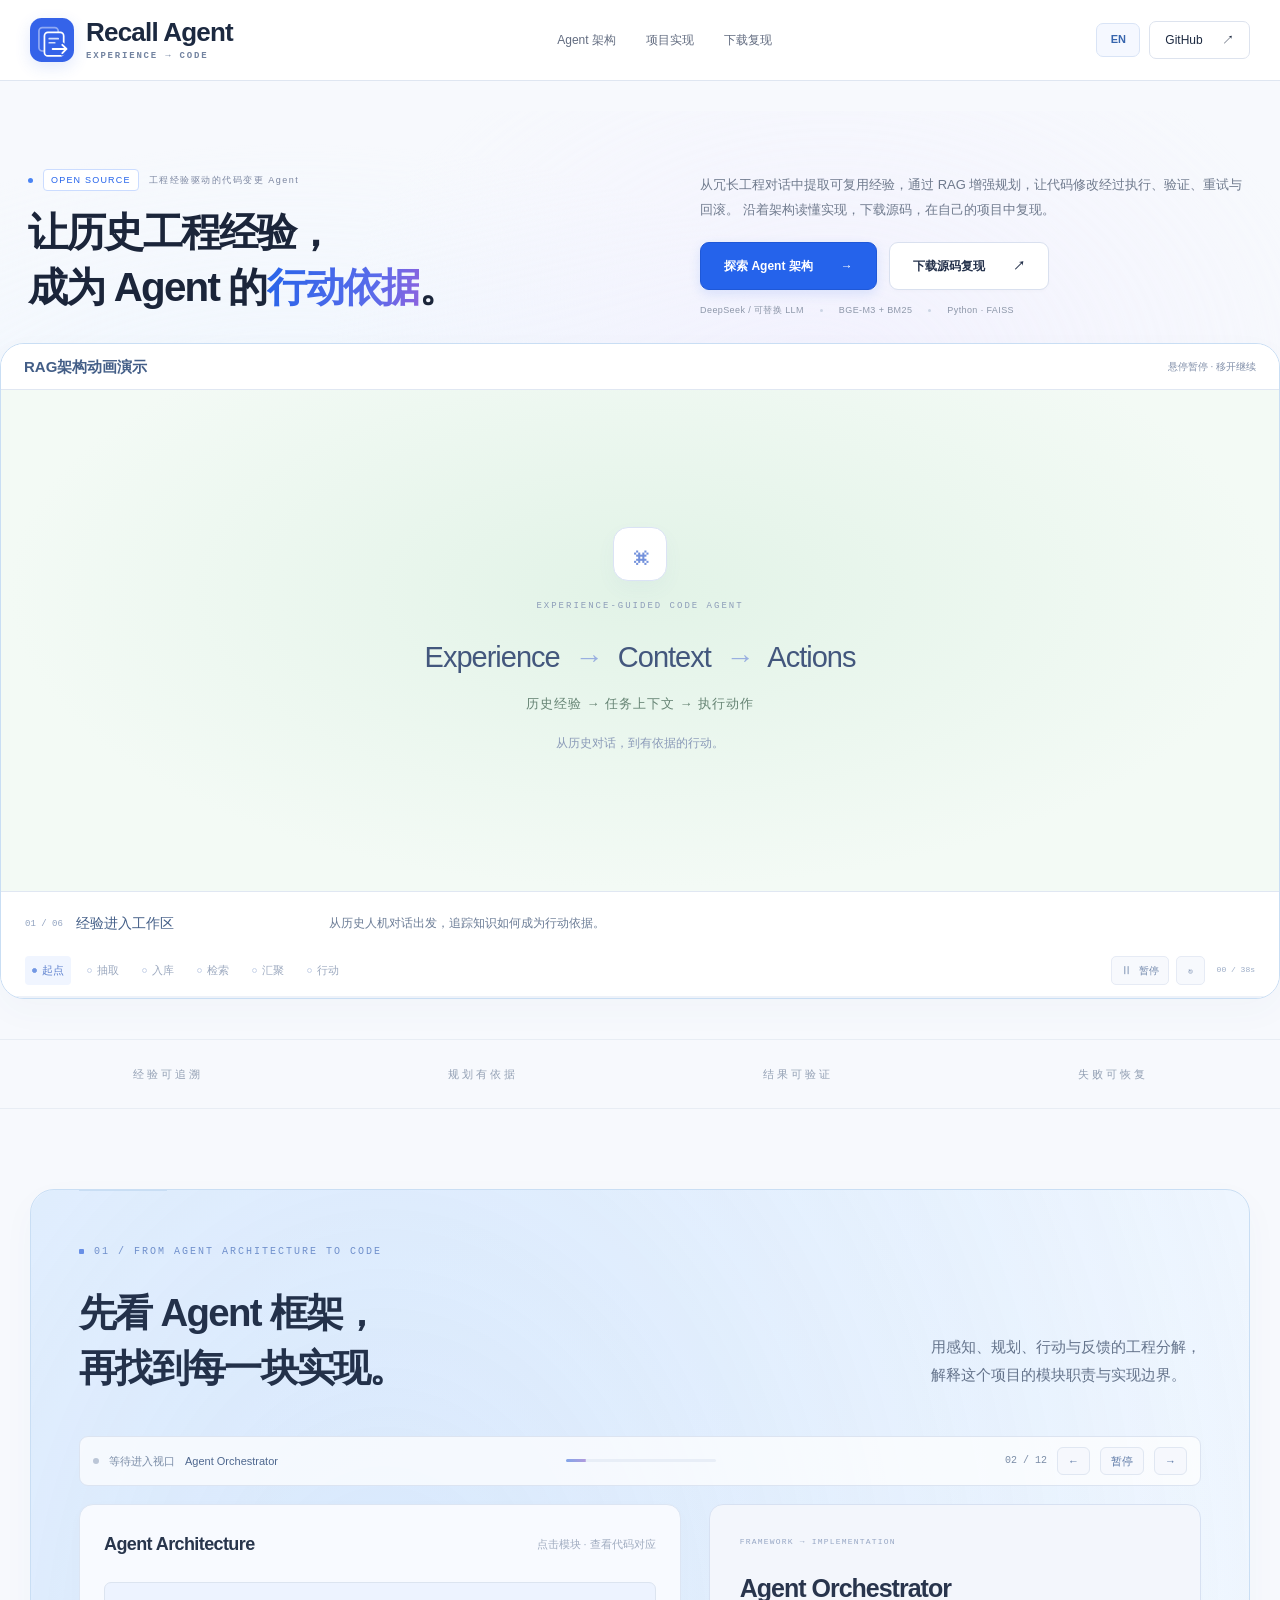
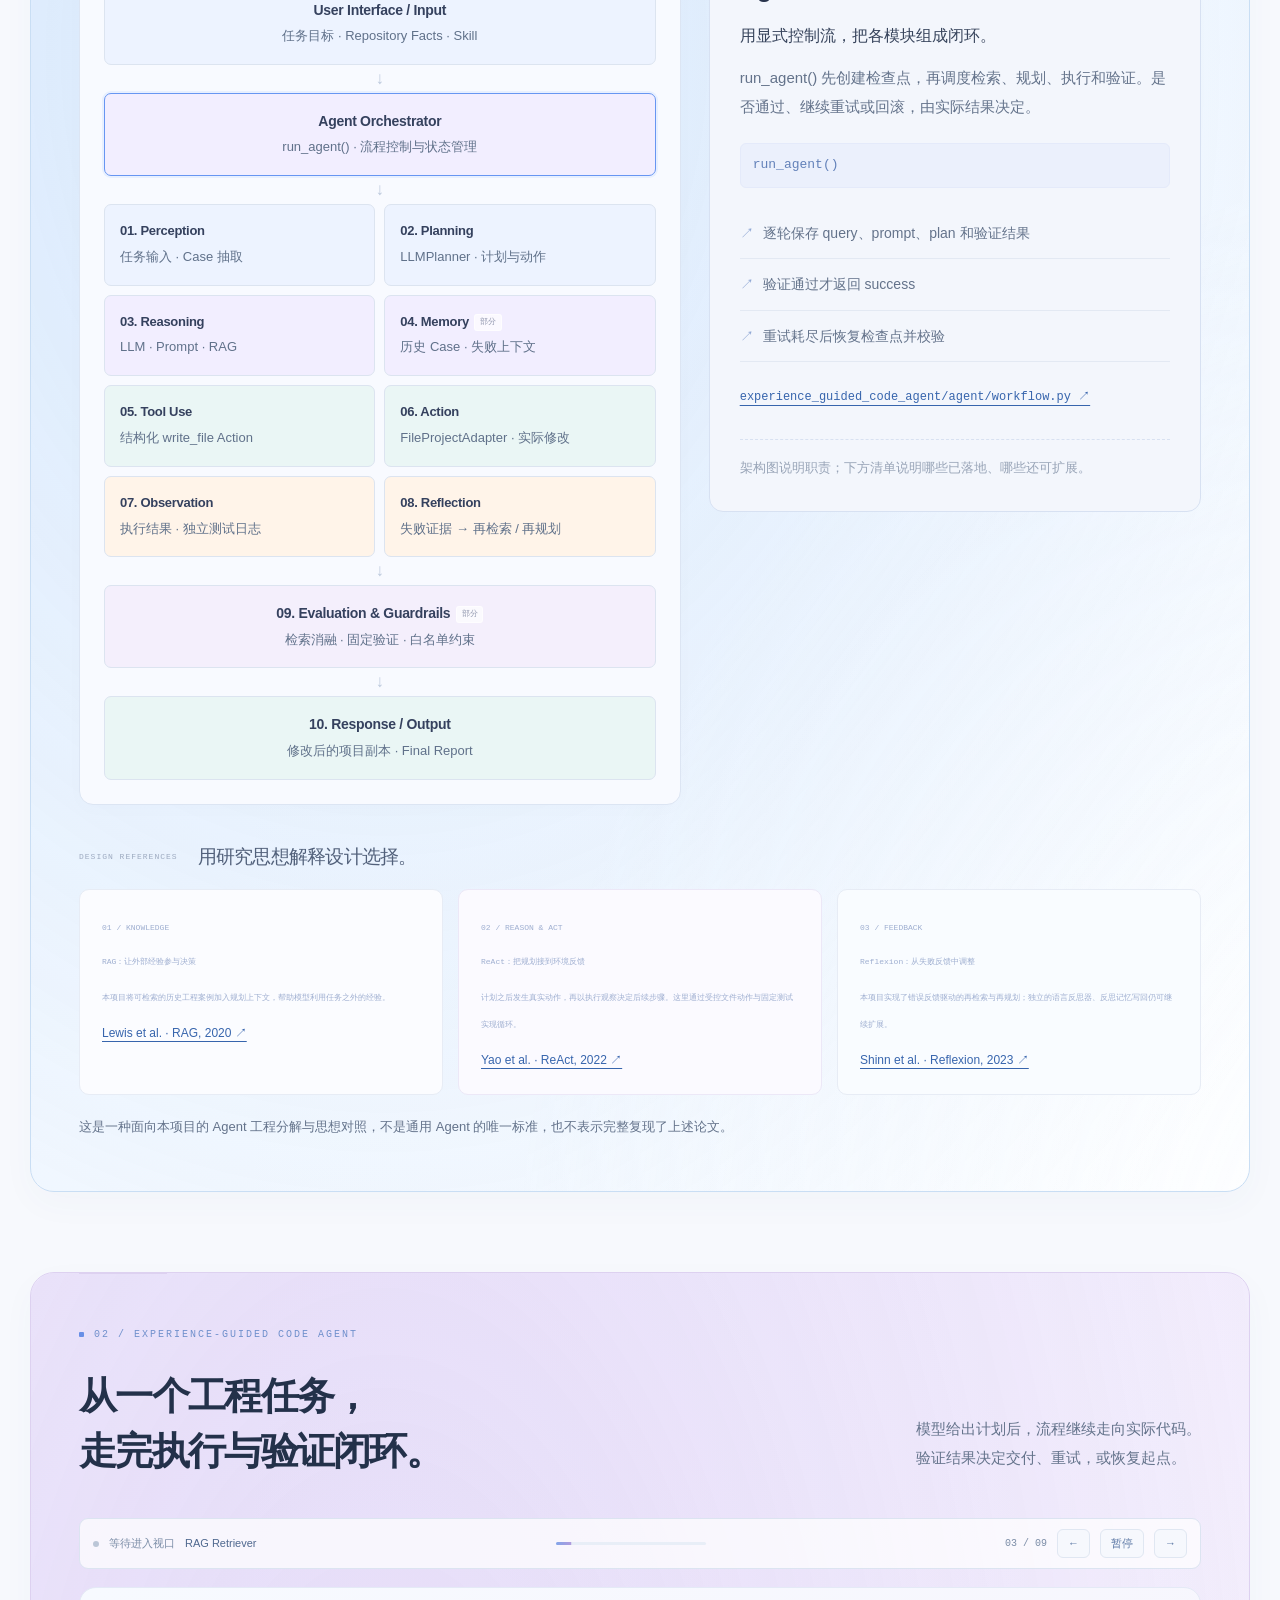
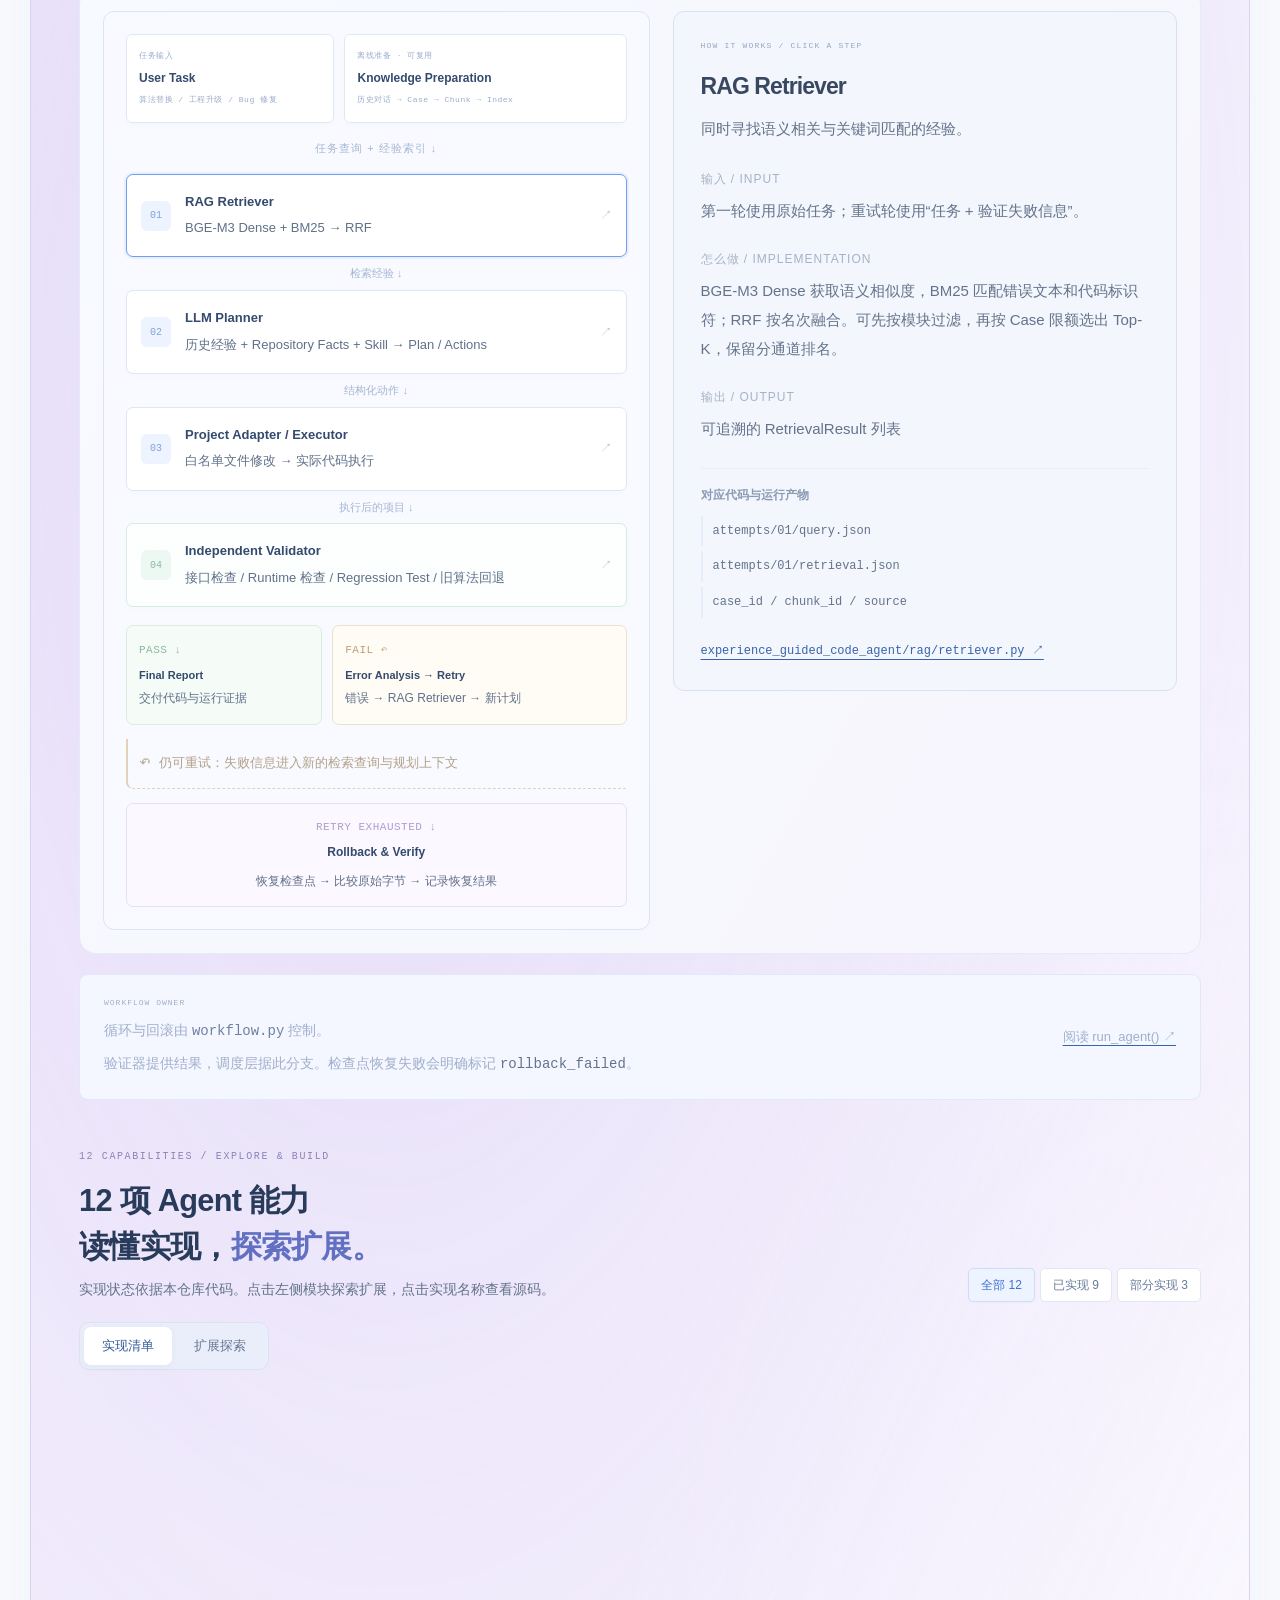
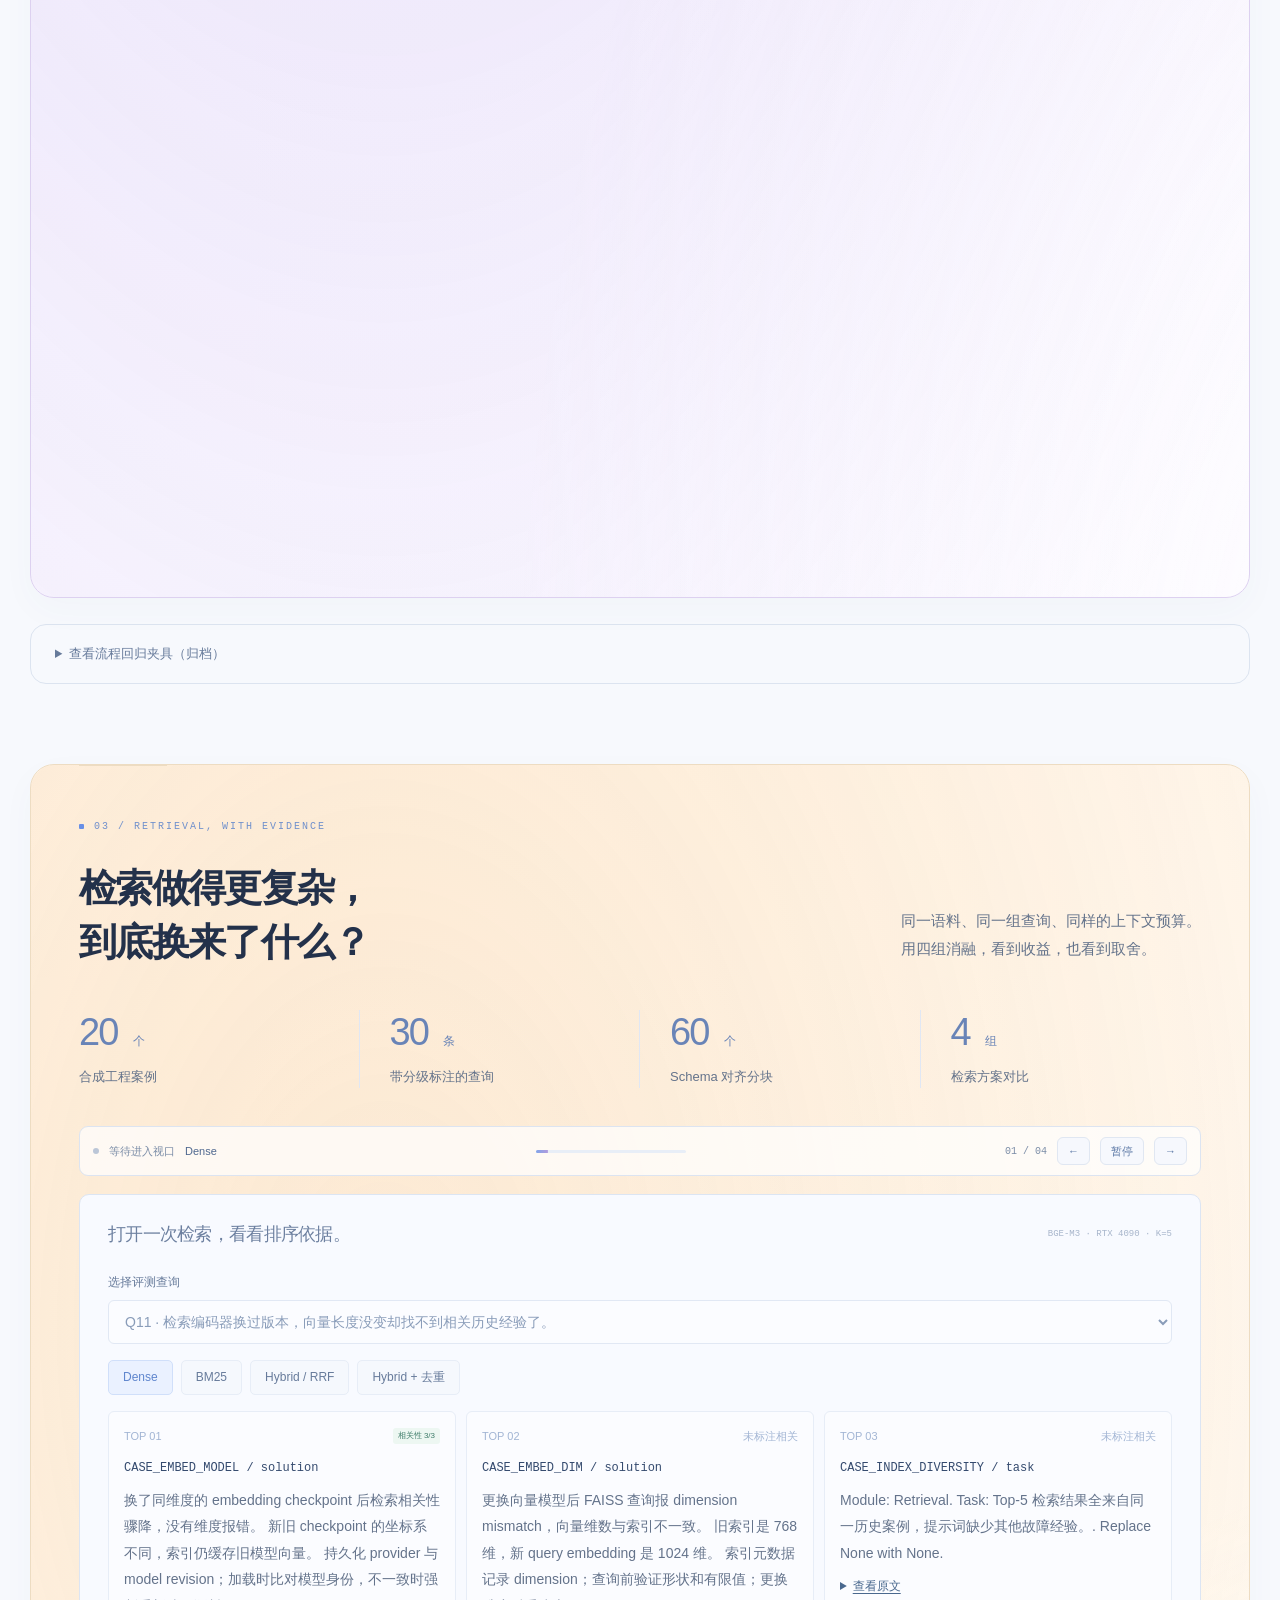
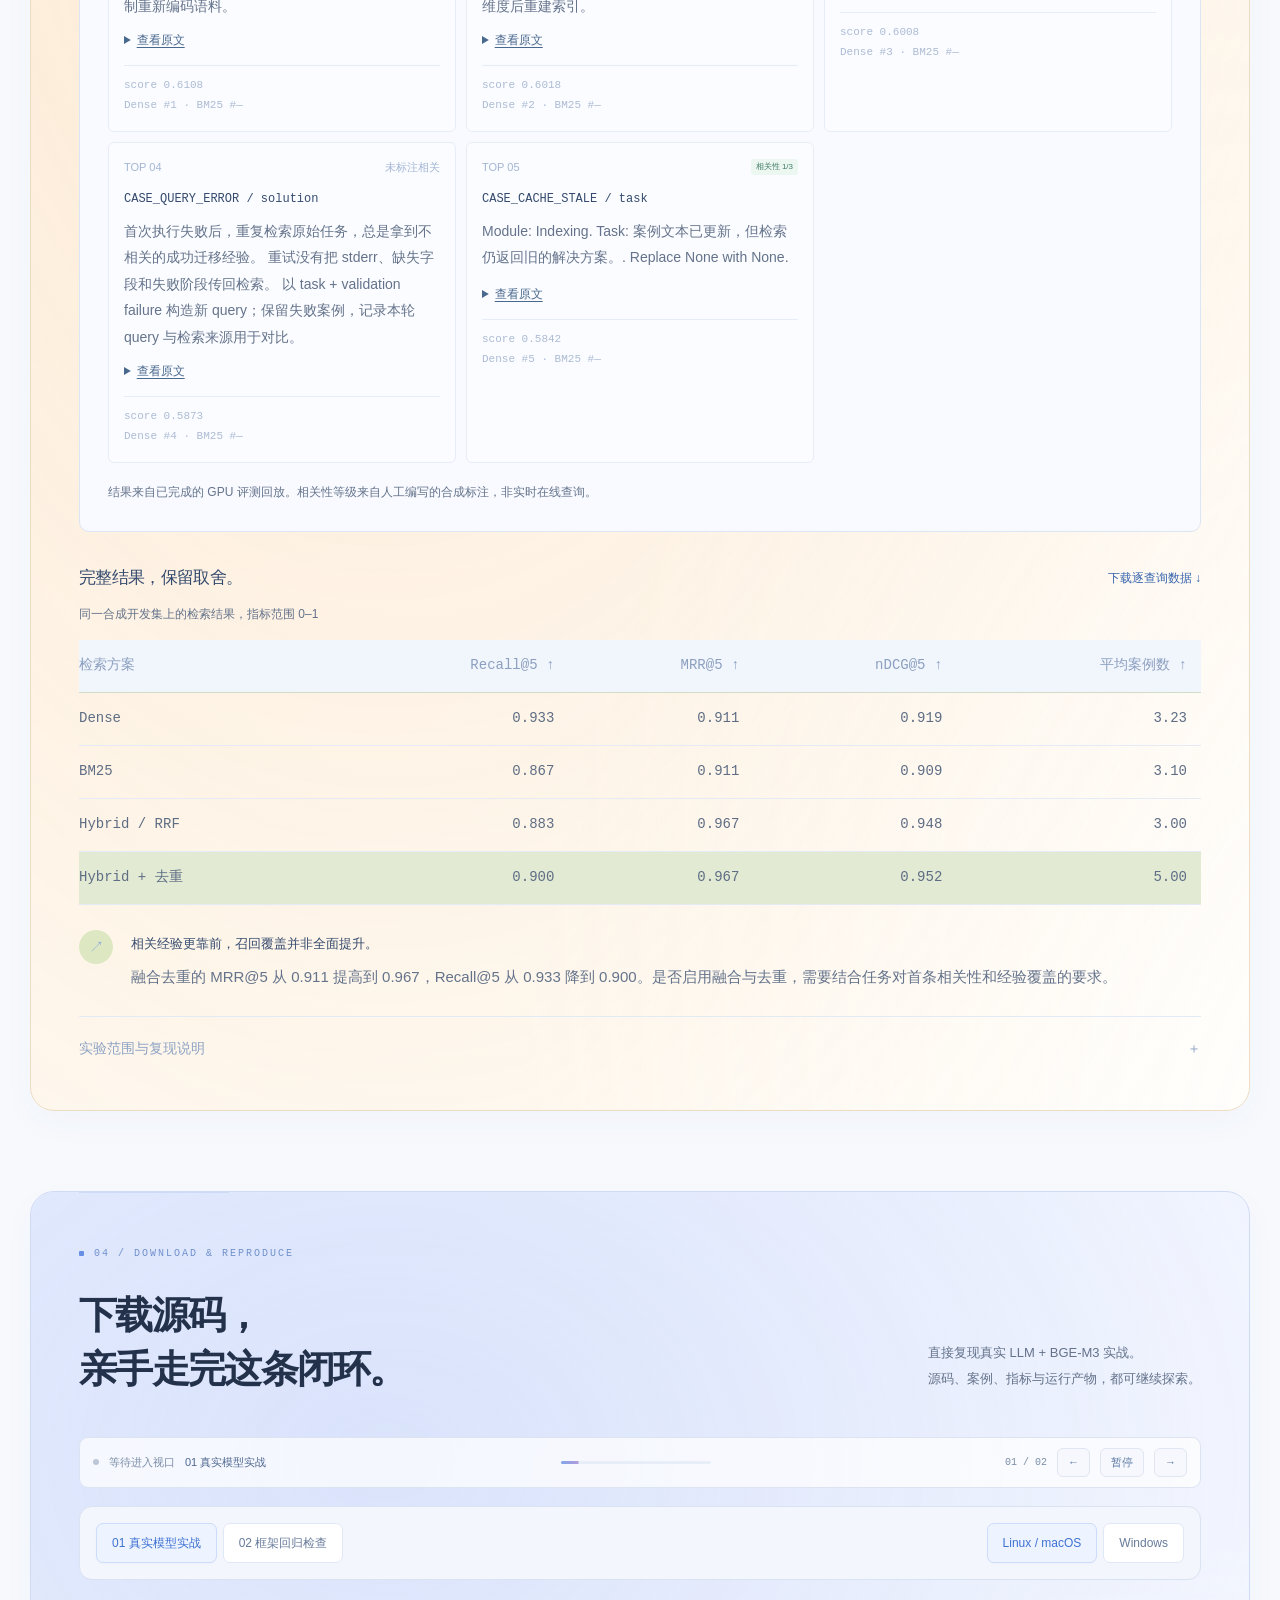
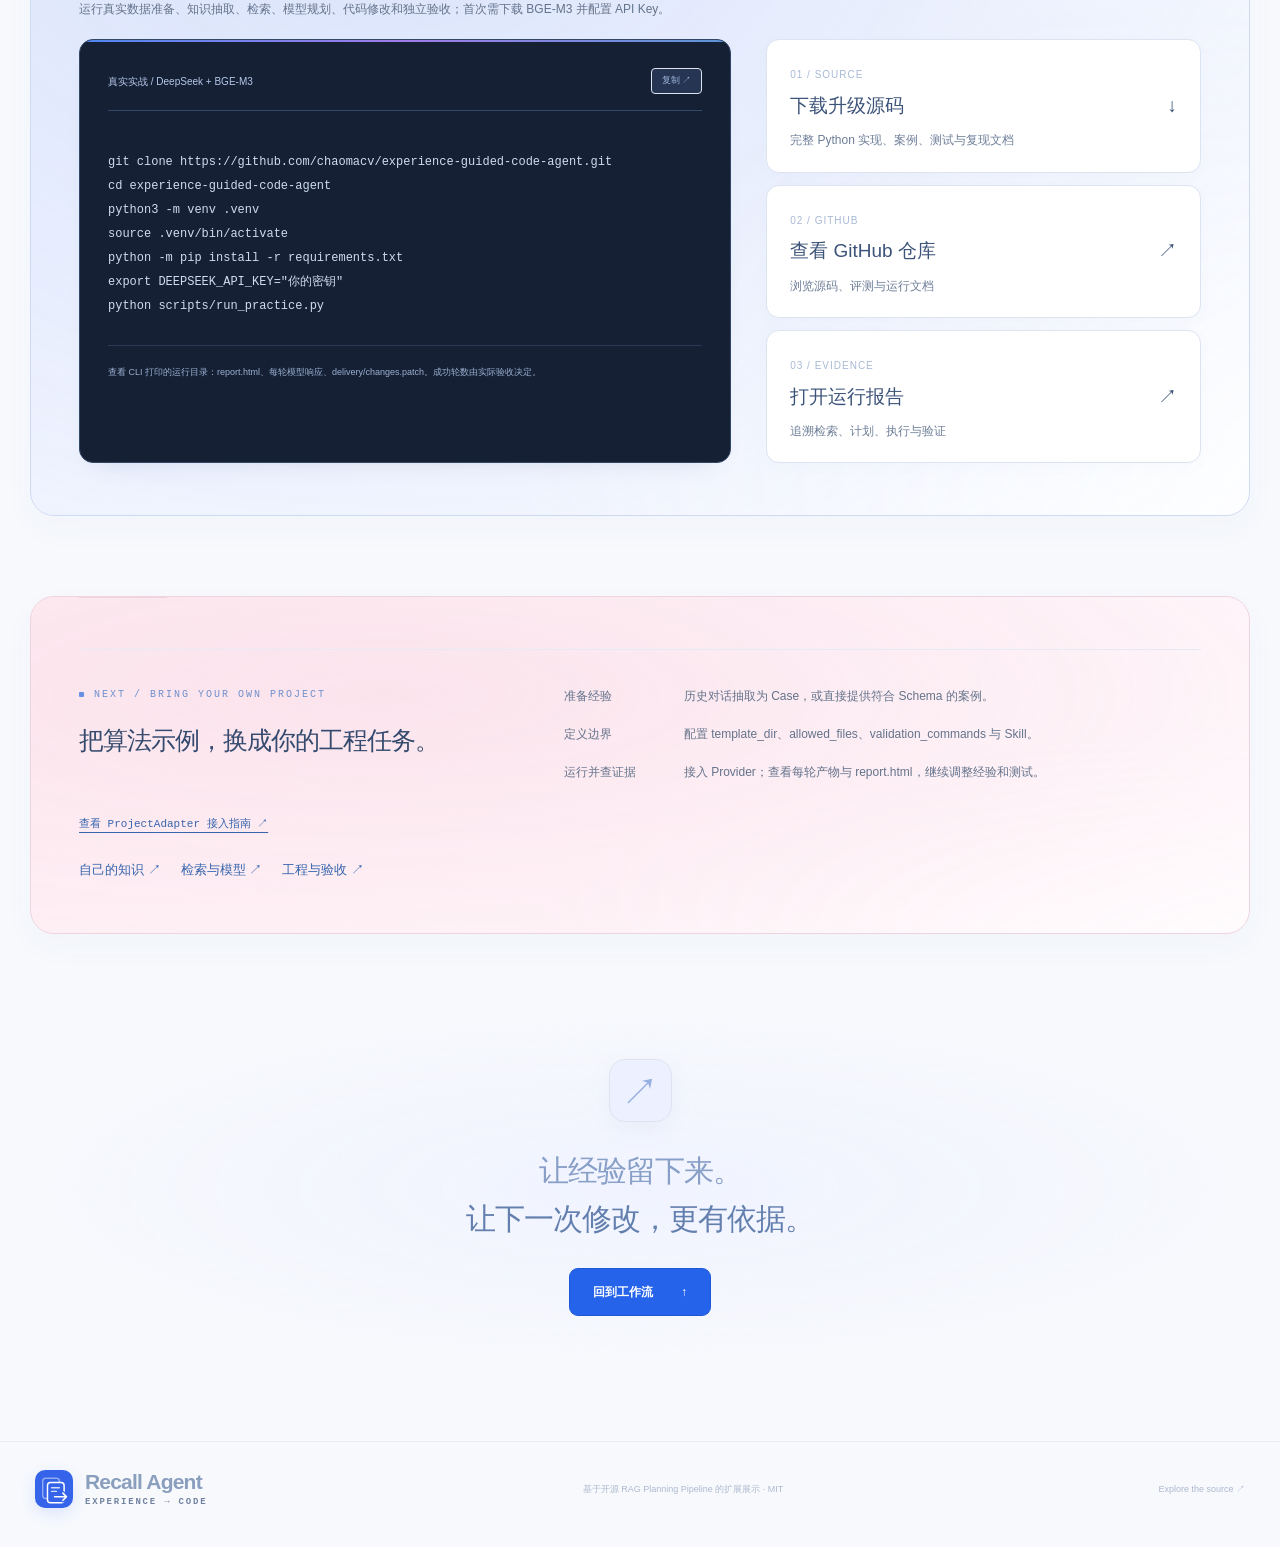
==== commit 04b634df: "ui: halve chapter carousel intervals to five and six seconds" ====
--- a/showcase/index.html
+++ b/showcase/index.html
@@ -174,5 +174,5 @@
 <script src="explore.js?v=dc1a44a9e330"></script>
 <script src="knowledge-story.js?v=83585e39aeca"></script>
 <script src="studio.js?v=da0e2b8a29e5"></script>
-<script src="chapter-tour.js?v=f2350ace1263"></script>
+<script src="chapter-tour.js?v=2306d1304dc0"></script>
 </body></html>
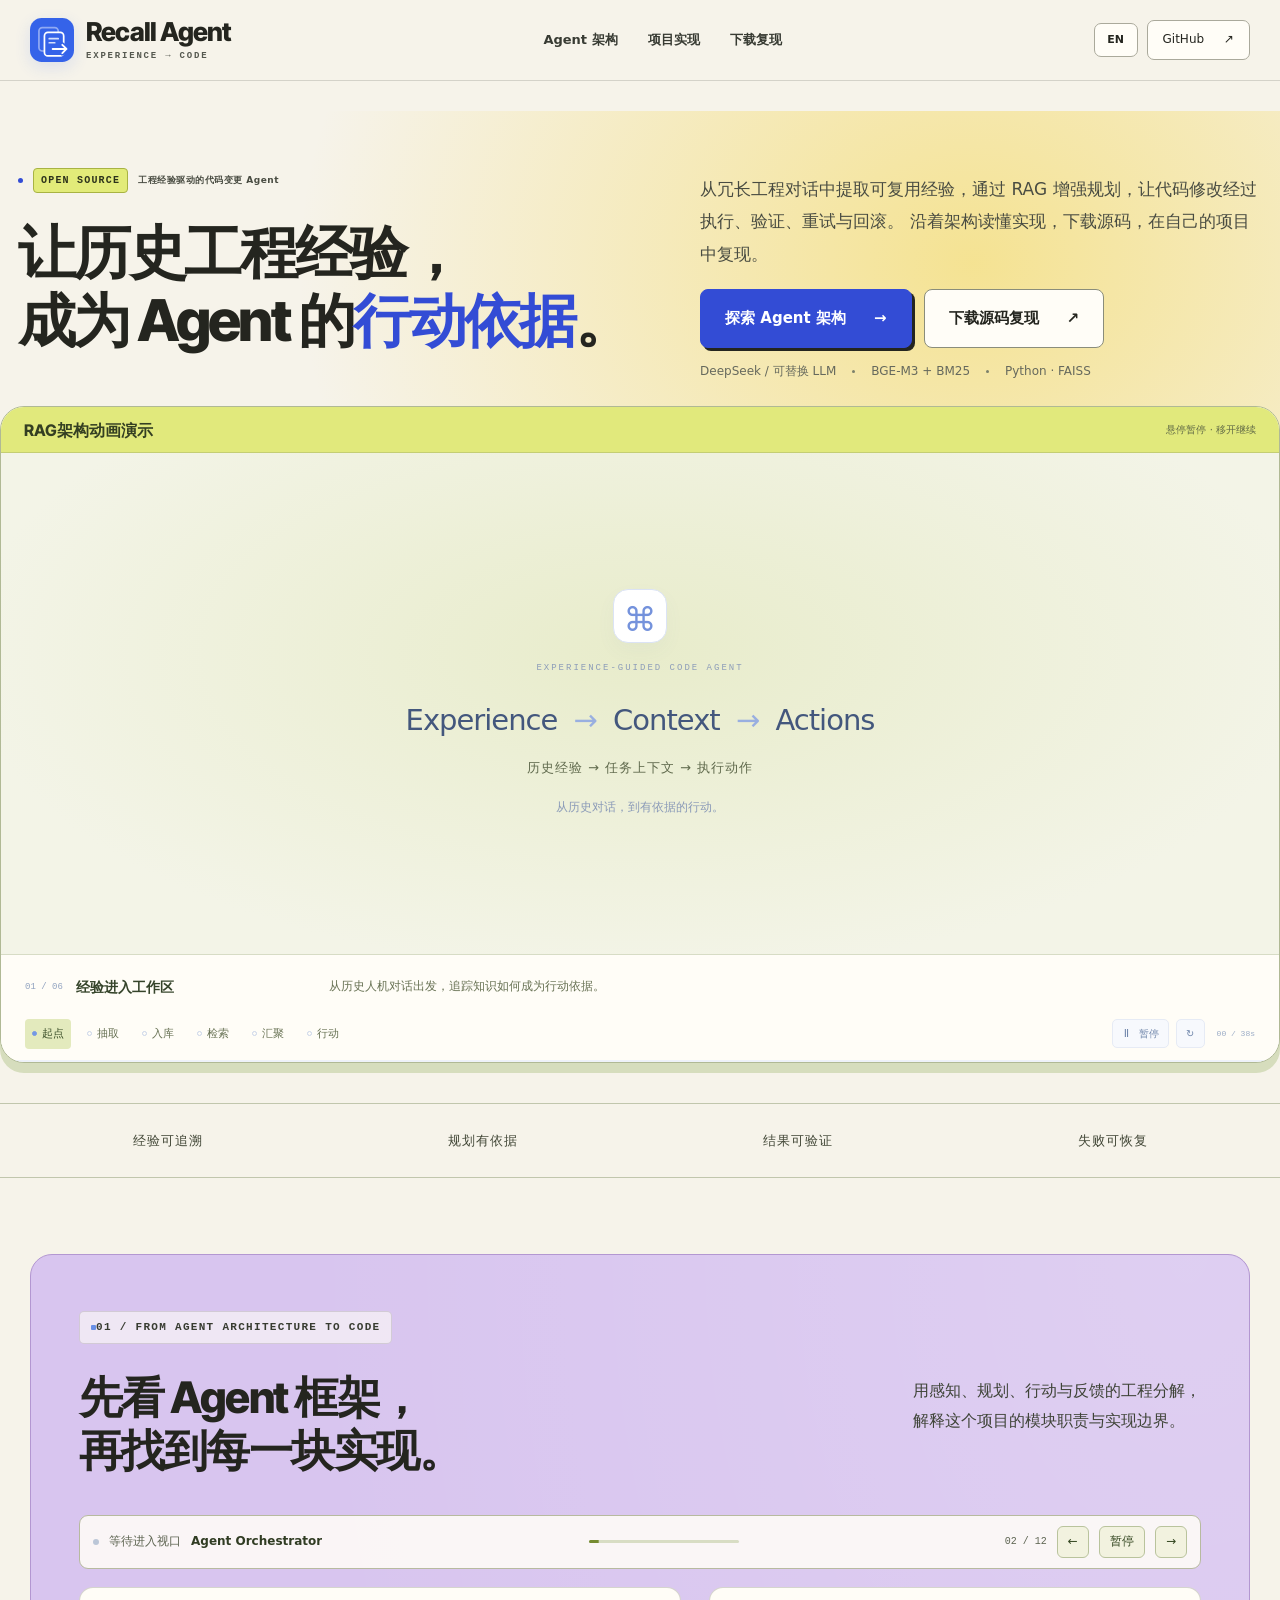
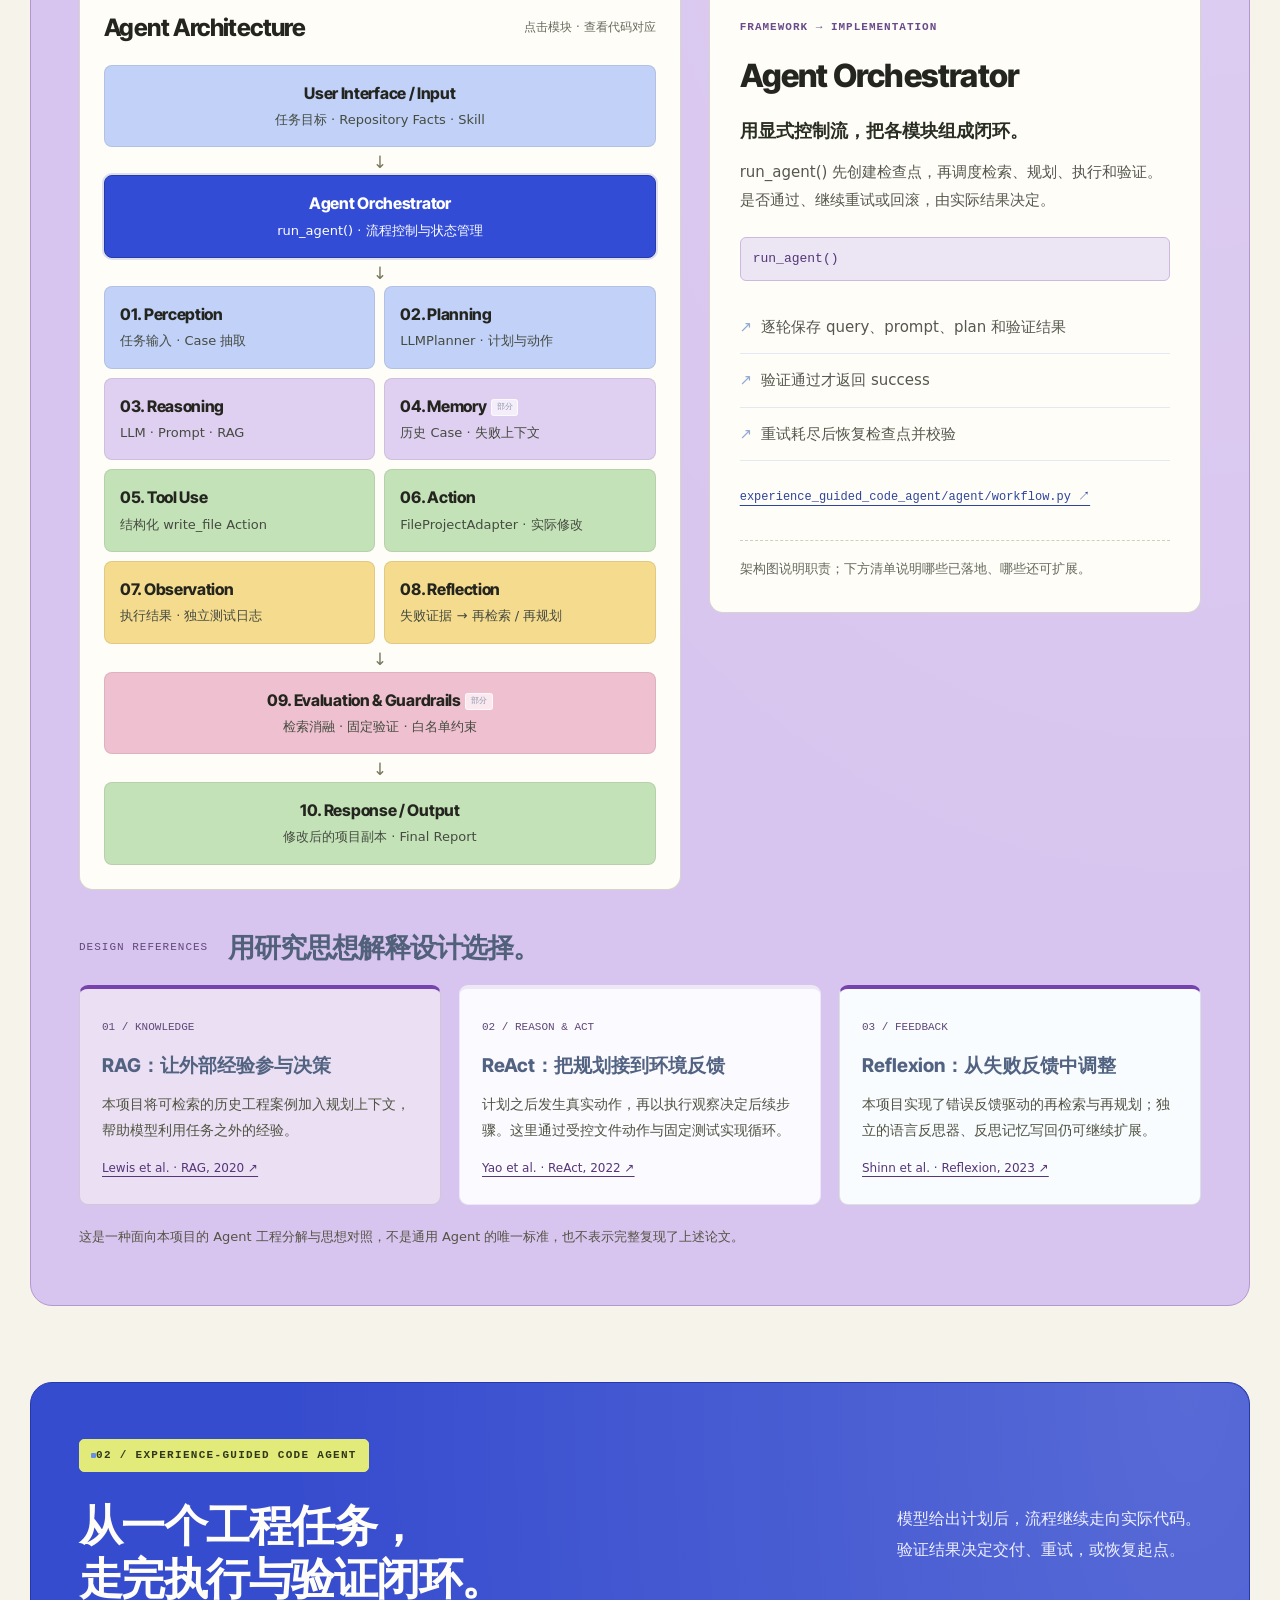
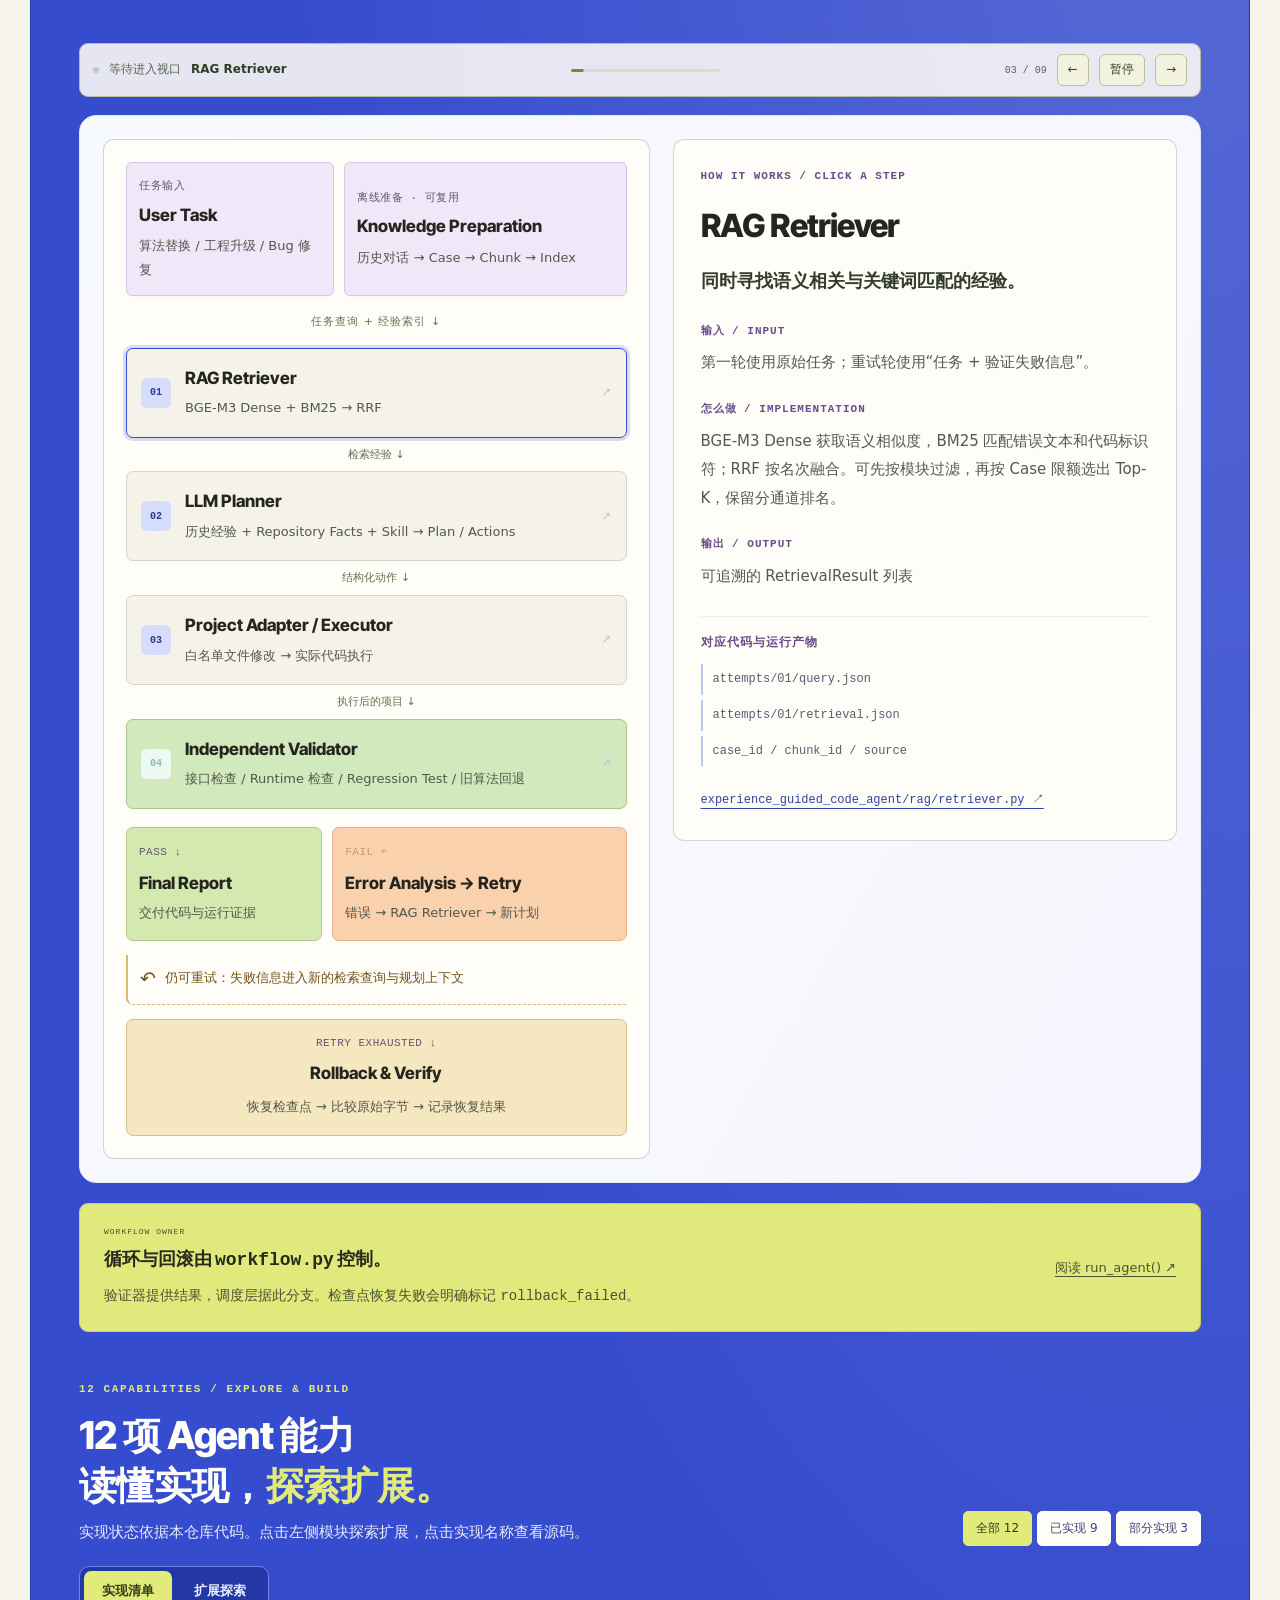
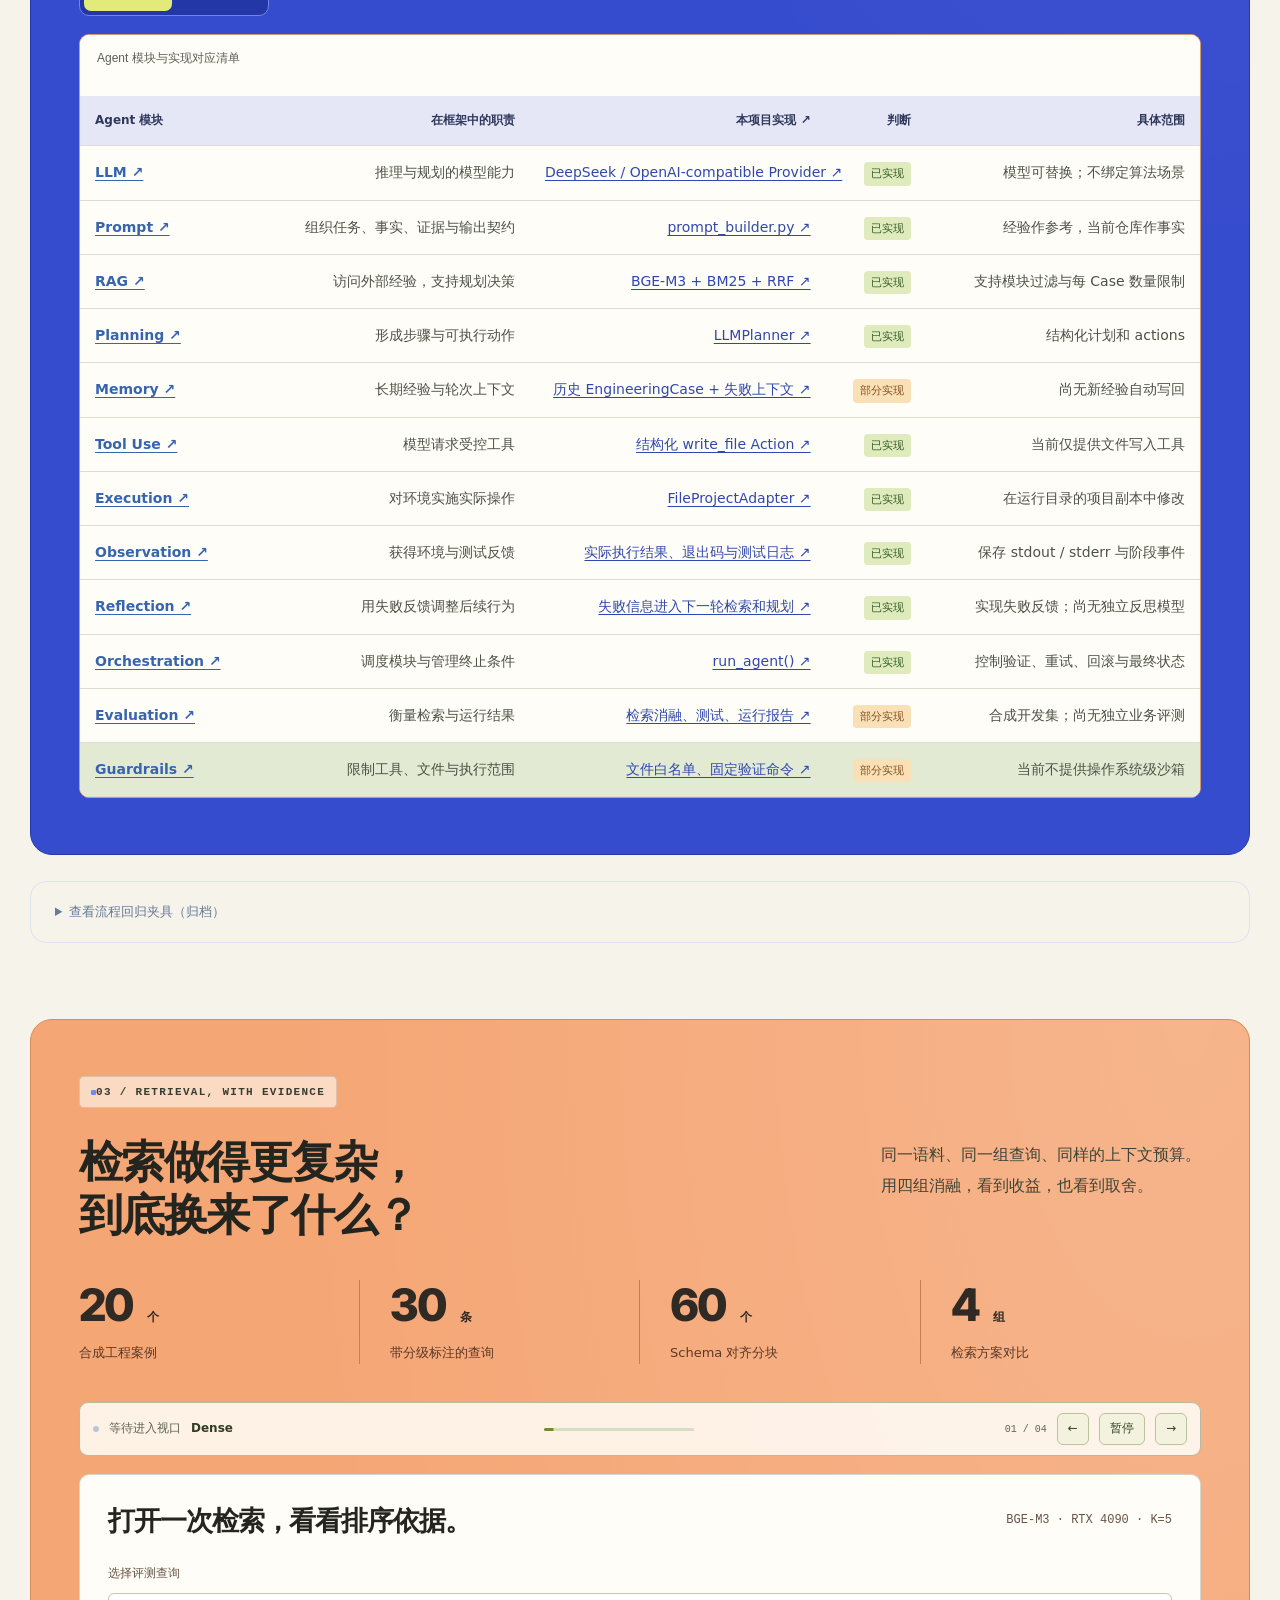
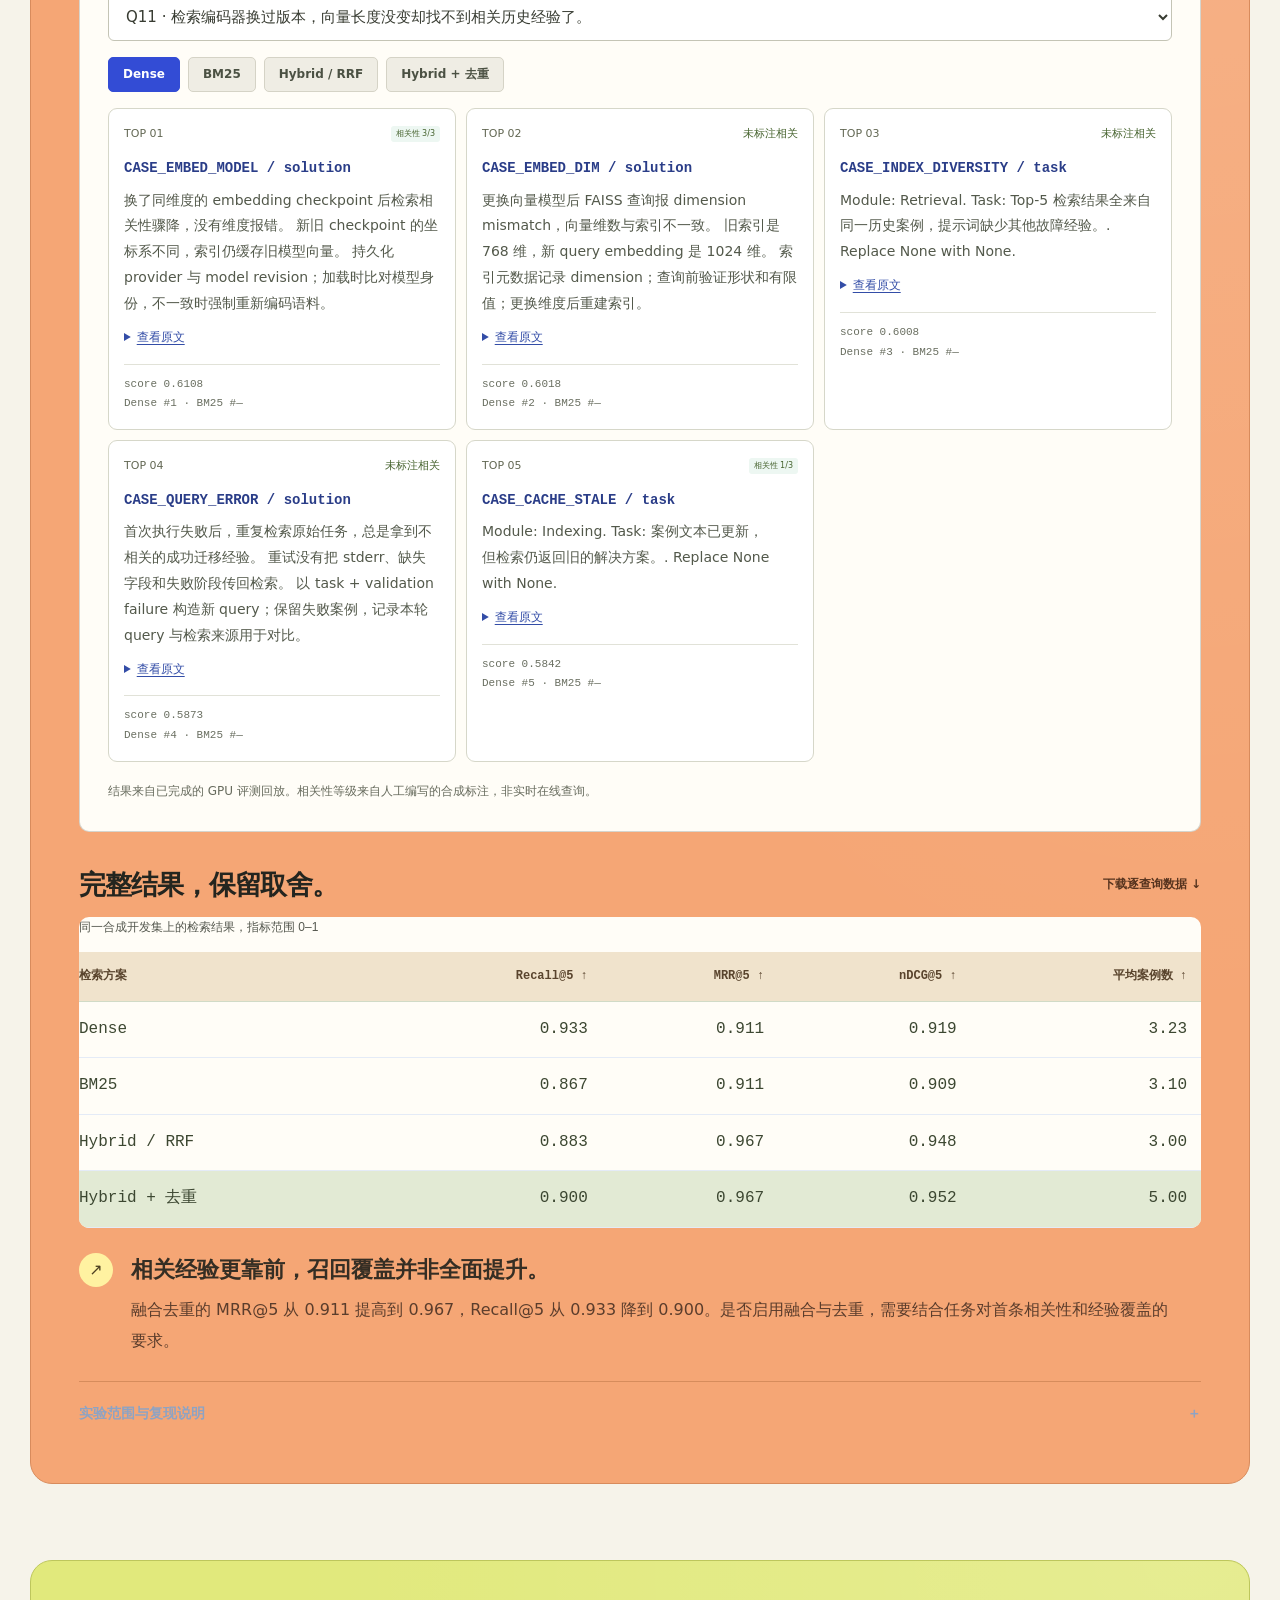
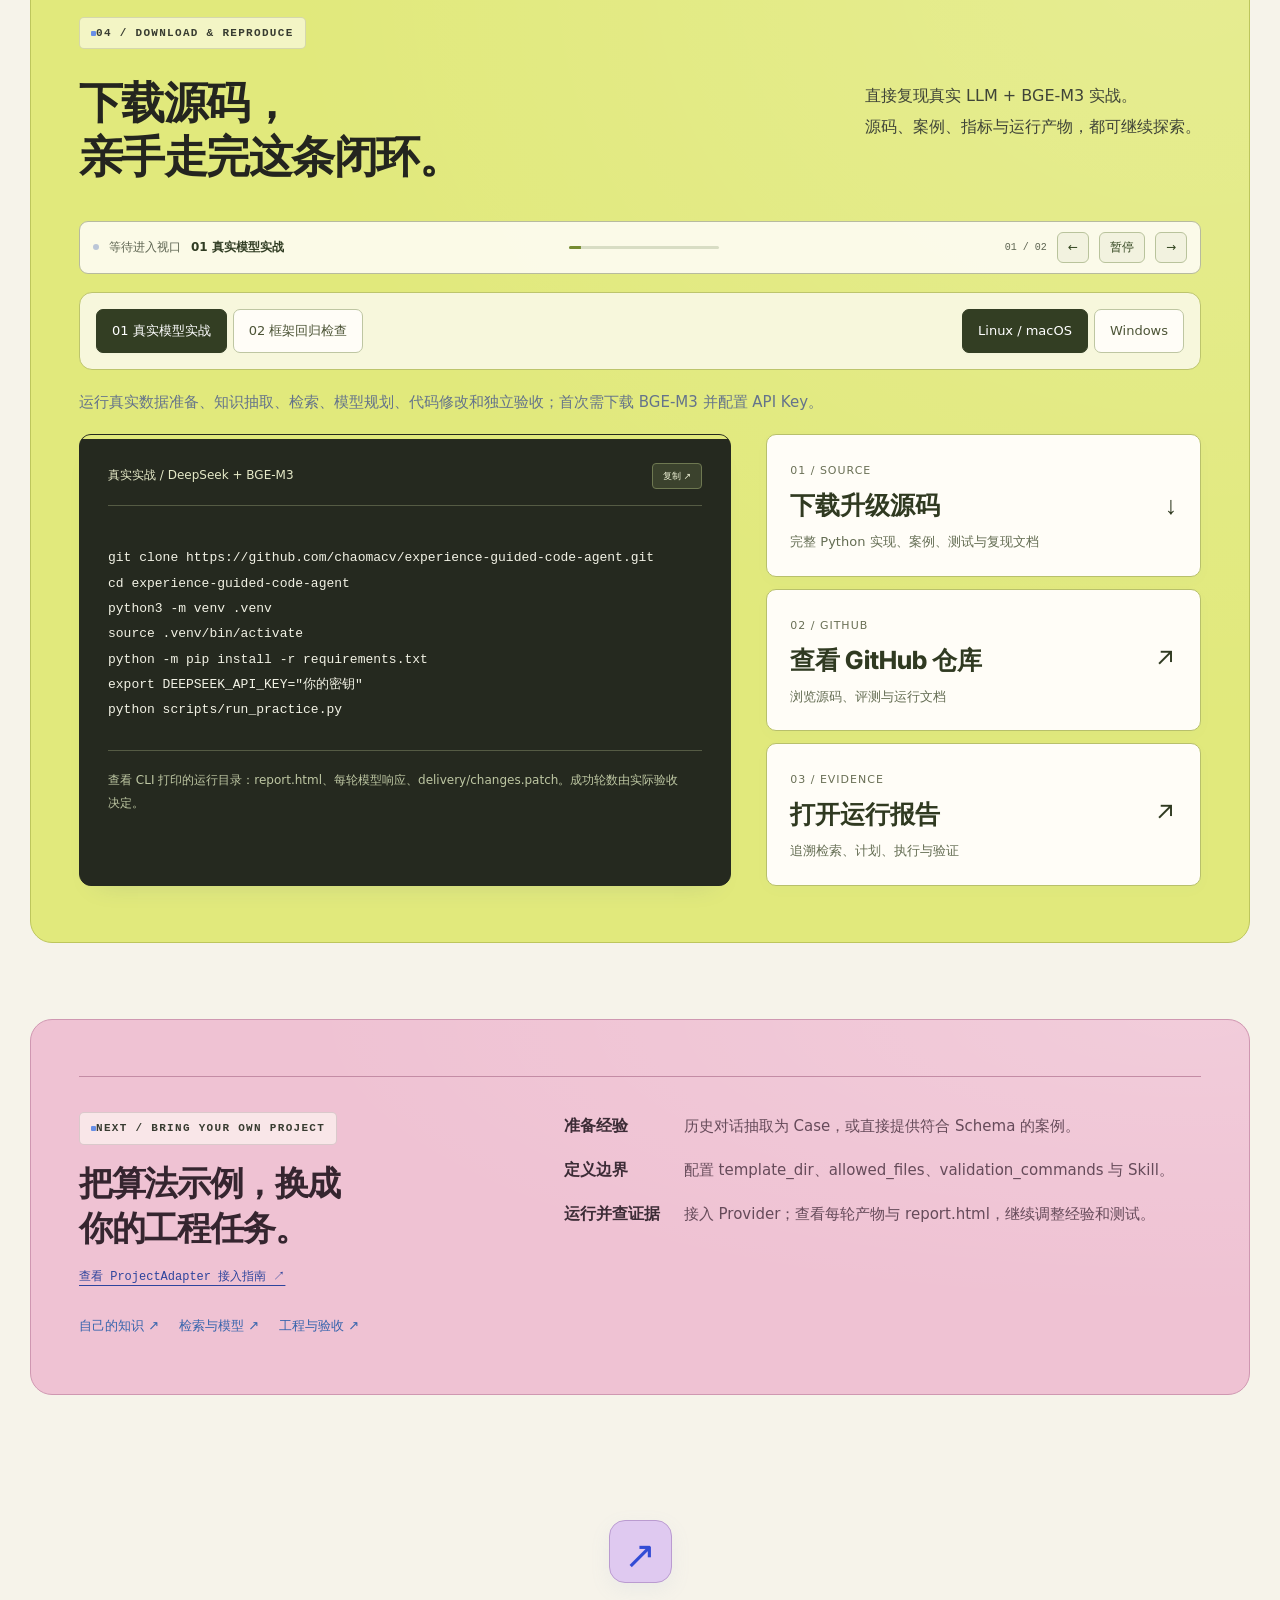
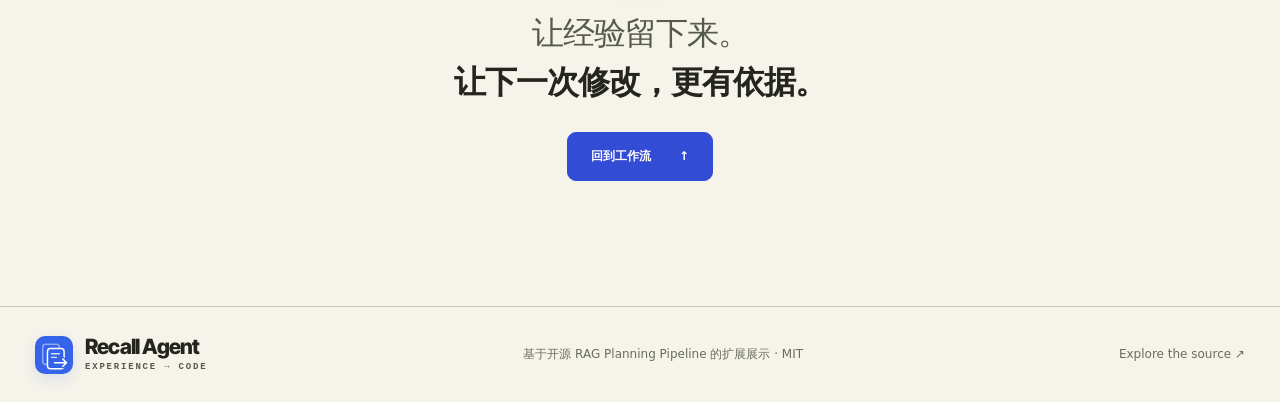
==== commit 77b61195: "design: rebuild chapter colors and editorial typography hierarchy" ====
--- a/showcase/index.html
+++ b/showcase/index.html
@@ -13,6 +13,7 @@
 <link href="knowledge-story.css?v=23af3fac9855" rel="stylesheet"/>
 <link href="studio.css?v=5c578168293f" rel="stylesheet"/>
 <link href="explore.css?v=cc2ace8077bb" rel="stylesheet"/>
+<link href="editorial.css?v=585cd9190325" rel="stylesheet"/>
 </head>
 <body>
 <a class="skip" href="#main"><span data-i18n="跳到内容">跳到内容</span></a>
--- a/showcase/editorial.css
+++ b/showcase/editorial.css
@@ -0,0 +1,314 @@
+/* Color and type system. Layout, evidence and interaction remain in their modules. */
+@font-face {
+  font-family: "Inter Tight";
+  src: url("fonts/inter-tight-latin.woff2") format("woff2");
+  font-style: normal;
+  font-weight: 100 900;
+  font-display: swap;
+}
+:root {
+  --paper: #f6f3ea; --surface: #fffdf7; --ink: #24251f; --muted: #55584f;
+  --line: #d4d2c5; --accent: #334cd5; --green: #334cd5; --purple: #7542ae;
+  --lime: #e2eb79; --orange: #f49b70; --white: #fffdf7;
+  --font-body: system-ui, -apple-system, "Segoe UI", "PingFang SC", "Microsoft YaHei", sans-serif;
+  --font-heading: "Inter Tight", "PingFang SC", "Microsoft YaHei", sans-serif;
+  --font-code: ui-monospace, "Cascadia Code", Consolas, monospace;
+  --type-body: 16px; --type-small: 13px;
+}
+body { background:var(--paper); color:var(--ink); font-family:var(--font-body); font-size:var(--type-body); line-height:1.8; }
+button,select { font-family:var(--font-body); }
+h1,h2,h3,h4,h5,h6 { font-family:var(--font-heading); color:var(--ink); text-wrap:balance; }
+p { text-wrap:pretty; }
+span[data-i18n]:not([class]) { font:inherit; letter-spacing:inherit; color:inherit; }
+pre,code { font-family:var(--font-code); }
+::selection { background:#e2eb79; color:#24251f; }
+:is(a,button,select):focus-visible { outline:3px solid #b14f20; outline-offset:4px; }
+.nav { background:#f6f3eaf5; border-bottom:1px solid #24251f28; }
+.brand-wordmark strong { font-family:var(--font-heading); font-weight:800; color:var(--ink); }
+.brand-wordmark small { color:#55584f; }
+.nav nav a { color:#383b33; font-size:13px; font-weight:600; }
+.nav nav a:hover { color:var(--accent); }
+.nav-github,.language-toggle { border-color:#aaa99b; background:var(--surface); color:var(--ink); }
+.nav-github:hover,.language-toggle:hover { background:var(--lime); border-color:var(--ink); }
+
+/* Cover: one strong typographic statement, then the supporting explanation. */
+.hero { padding-top:58px; }
+.hero:before { background:radial-gradient(ellipse at 76% 16%,#f4d85b9c,transparent 49%); opacity:1; }
+.hero:after { display:none; }
+.hero-intro { column-gap:64px; }
+.eyebrow { color:#494c42; font:600 12px/1.6 var(--font-body); letter-spacing:.5px; }
+.eyebrow-badge { background:var(--lime); border-color:#a8b343; color:#2c321b; font:700 10px/1.7 var(--font-code); }
+.live-dot { background:#334cd5; }
+.hero h1,html[lang=en] .hero h1 { font-family:var(--font-heading); font-size:clamp(42px,4.5vw,66px); font-weight:800; line-height:1.18; letter-spacing:-.045em; color:var(--ink); }
+.hero h1 { margin:26px 0 24px; }
+.handline { color:#334cd5; -webkit-text-fill-color:currentColor; background:none; }
+.hero-copy { font-size:17px; line-height:1.9; color:#494c42; max-width:52ch; }
+.hero-actions .button { font-size:15px; font-weight:700; padding:15px 24px; border-radius:8px; }
+.dark { background:var(--accent); border-color:var(--accent); color:#fff; box-shadow:3px 3px 0 #24251f; }
+.dark:hover { background:#2337b3; box-shadow:1px 1px 0 #24251f; }
+.quiet { color:var(--ink); background:var(--surface); border-color:#8a8d7b; box-shadow:none; }
+.quiet:hover { background:var(--lime); border-color:#24251f; }
+.hero-note { color:#66695d; font:12px/1.7 var(--font-body); letter-spacing:0; }
+.hero-note i { background:#7c806b; }
+.principles { color:#424737; border-color:#c1c6ad; font-size:13px; letter-spacing:1px; }
+
+/* Each chapter owns a clear color field. White surfaces carry dense information. */
+.section { --chapter-accent:#334cd5; background:#d9c8f0; border:1px solid #b59dcd; border-radius:22px; padding:56px 48px; box-shadow:none; margin-top:76px; }
+.section:before { display:none; }
+.section:after { background:radial-gradient(ellipse at 95% 0%,#ffffff3d,transparent 55%); opacity:.7; }
+.framework { background:#d8c5ef; border-color:#b397d1; }
+.project-flow { --chapter-accent:#334cd5; background:#364cce; border-color:#2539ac; }
+.research { --chapter-accent:#a43c1d; background:#f5a675; border-color:#d88b5c; }
+.start { --chapter-accent:#445316; background:#e1e97c; border-color:#bdc65c; }
+.adapt-project { background:#efc2d3; border-color:#cf97b1; }
+.section-label { display:inline-block; padding:6px 11px; background:#fffdf799; border:1px solid #24251f25; border-radius:5px; color:#383c31; font:700 11px/1.7 var(--font-code); letter-spacing:1.3px; }
+.section-heading { align-items:start; margin:27px 0 38px; gap:42px; }
+.section-heading h2,.framework .section-heading h2,.project-flow .section-heading h2 { color:var(--ink); font-size:clamp(32px,3.4vw,50px); font-weight:800; line-height:1.22; letter-spacing:-.035em; }
+.section .section-heading>p { color:#3f4438; font-size:16px!important; line-height:1.9; max-width:40ch; padding-top:5px; }
+.project-flow>.section-label { background:var(--lime); border-color:var(--lime); color:#30381c; }
+.project-flow>.section-heading h2 { color:var(--surface); }
+.project-flow>.section-heading>p { color:#eeefff; }
+
+/* Architecture: readable role cards, and a visually dominant current selection. */
+.framework-map,.flow-diagram,.concept-detail,.step-detail,.experiment { background:var(--surface); border:1px solid #24251f30; box-shadow:none; }
+.map-caption strong { font:750 24px/1.3 var(--font-heading); color:var(--ink); }
+#agent-framework .map-caption span { font:12px/1.6 var(--font-body); color:#66695d; }
+.concept-node { border-color:#24251f18; border-radius:8px; }
+.concept-node.blue { background:#c1d1f8; }.concept-node.violet { background:#dfcff1; }
+.concept-node.mint { background:#c4e2b8; }.concept-node.amber { background:#f5db8d; }.concept-node.rose { background:#efc0d0; }
+.concept-node strong,.concept-node.wide strong { font:750 16px/1.45 var(--font-heading); color:var(--ink); }
+#agent-framework .concept-node small { color:#454b40; font:13px/1.65 var(--font-body); }
+.concept-node[aria-pressed=true] { background:#334cd5; border-color:#273ba8; box-shadow:0 0 0 2px #334cd529; }
+.concept-node[aria-pressed=true] strong,#agent-framework .concept-node[aria-pressed=true] small { color:#fff; }
+.concept-node[aria-pressed=true] i { color:#25251f; }
+.map-down { color:#77785e; }
+.detail-eyebrow,.artifact-label,#workflow .step-detail dt { color:#6a4b8b; font:700 11px/1.8 var(--font-code); letter-spacing:1px; }
+.concept-detail h3,.step-detail h3 { color:var(--ink); font:800 32px/1.2 var(--font-heading); letter-spacing:-.025em; margin:20px 0; }
+.concept-detail>strong,.step-intro { color:#292e23; font-size:18px; font-weight:650; line-height:1.65; }
+.step-detail .step-intro { color:#333c2b; font-size:18px; font-weight:650; line-height:1.75; }
+#agent-framework .concept-detail>p,#agent-framework .concept-detail li,#workflow .step-detail dd { font:15px/1.9 var(--font-body); color:#55584f; }
+.implementation-chip { background:#ece5f4; color:#533676; border:1px solid #ccb8e0; }
+.source-link,:is(#agent-framework,#workflow) .source-link { color:#2e459d; font-size:12px; }
+.detail-bottom,#agent-framework .detail-bottom { color:#64685c; border-color:#cecfbf; }
+.theory-heading h3 { font:750 27px/1.3 var(--font-heading); }
+.theory-heading>span,.theory-grid span { color:#60477a; font-size:11px; }
+.theory-grid { gap:18px; }
+.theory-grid article { background:#fffdf77a; border:1px solid #24251f20; border-top:4px solid #7542ae; border-radius:9px; padding:22px; }
+.theory-grid h4 { font:750 19px/1.5 var(--font-heading); margin:12px 0; }
+#agent-framework .theory-grid p { color:#505343; font-size:14px; line-height:1.85; }
+.theory-grid a { color:#563579; }
+#agent-framework .scope-note { color:#555346; }
+
+/* Execution: hierarchy comes from type, color is reserved for branch meaning. */
+.flow-context button { background:#f0e8f8; border-color:#d6c5e5; }
+.flow-context strong,.process-node strong,.flow-outcomes strong,.rollback-node strong { color:var(--ink); font-family:var(--font-heading); font-size:17px; font-weight:750; }
+.process-node { background:#f4f2e9; border-color:#d8d7c8; }
+.process-number { color:#283b98; background:#d5ddfb; font-weight:700; }
+.process-node.validator-node { background:#d2e8bd; border-color:#a9c68a; }
+#workflow :is(.flow-context small,.process-node small,.flow-outcomes small,.rollback-node small) { color:#52584c; font-size:13px; }
+.flow-context button>span,.flow-outcomes button>span,.rollback-node>span { color:#64546e; }
+.flow-join,.flow-connector { color:#65704f; }
+.flow-outcomes button { background:#d4e9b0; border-color:#b2cb8e; }
+.flow-outcomes button.outcome-fail { background:#f9d1ad; border-color:#e3af8d; }
+.return-rail { color:#76541c; border-color:#d7b96a; }
+.rollback-node { background:#f5e7c0; border-color:#d5c18a; }
+[data-step][aria-pressed=true] { border-color:#334cd5; box-shadow:0 0 0 3px #334cd530; }
+.step-detail li { border-color:#bdc9ef; color:#545f70; }
+.workflow-owner { background:#e1e97c; border-color:#cad265; }
+.workflow-owner strong { color:#242b1d; font:750 18px/1.5 var(--font-heading); }
+.workflow-owner span,.workflow-owner p,#workflow .workflow-owner p,.workflow-owner>a { color:#495331; }
+
+/* The implementation matrix and extension library share the same reading rules. */
+#workflow .mapping-kicker { color:#e0e97f; font-size:11px; font-weight:700; }
+#workflow .mapping-heading h3 { font-family:var(--font-heading); color:#fffdf7; font-size:clamp(28px,3vw,40px); font-weight:800; line-height:1.3; }
+#workflow .mapping-title-accent { color:#e2eb79; }
+#workflow .mapping-heading p { color:#e9ebfb; font-size:15px; }
+.mapping-filters button { background:#fffdf7; border-color:#fffdf7; color:#3b4380; }
+.mapping-filters button[aria-pressed=true] { background:var(--lime); color:#30391b; border-color:var(--lime); }
+.mapping-table { border:1px solid #fffdf7; background:var(--surface); }
+#workflow .mapping-table caption { background:var(--surface); color:#5b6053; font-size:12px; }
+#workflow .mapping-table th,#workflow .mapping-table td { font:14px/1.75 var(--font-body); border-color:#dcdccf; color:#4c5246; }
+#workflow .mapping-table thead th { background:#e5e7f7; color:#30385b; font-size:12px; font-weight:700; }
+#workflow .mapping-table tbody th { font-weight:750; color:#252b21; }
+.mapping-table td a,.mapping-module-link { color:#3048ad; }
+#workflow .mapping-table tbody tr:hover { background:#f0eedc; }
+.implementation-status.complete { color:#335b26; background:#dfebbd; }
+.implementation-status.partial { color:#825020; background:#fae0b6; }
+.explore-view-controls { background:#2337a7; border-color:#7484e5; }
+.explore-view-controls button { color:#eceeff; font-weight:600; }
+.explore-view-controls button[aria-pressed=true] { background:var(--lime); color:#333d1d; }
+.module-explorer-panel,.explore-content { background:var(--surface); border-color:#d2d4c5; }
+.explore-sidebar { background:#ece9f4; border-radius:18px 0 0 18px; }
+.explore-back { color:#3a4090; border-color:#c2bed4; background:var(--surface); }
+#workflow .explore-nav-label,.explore-eyebrow,.explore-group-heading>span,#workflow .explore-group-note { color:#656758; font-size:12px; }
+.explore-module-button { color:#444939; }
+.explore-module-button strong { font:650 15px/1.4 var(--font-heading); }
+.explore-module-button>span { color:#77736f; }
+.explore-module-button[aria-pressed=true] { background:#334cd5; border-color:#334cd5; color:#fff; }
+.explore-module-button[aria-pressed=true]>span { color:#e8eaff; }
+.explore-heading h4 { color:var(--ink); font:800 40px/1.2 var(--font-heading); }
+#workflow .explore-heading p { color:#4e564a; font-size:16px; }
+.explore-start { background:#e9edcb; border-color:#c3cc91; }
+.explore-start>strong { color:#3e5126; font-size:14px; }
+#workflow .explore-start p,.explore-entry-links a { color:#49573b; font-size:14px; }
+.explore-group-heading h5 { font:750 23px/1.4 var(--font-heading); color:#363d2c; }
+.explore-resource-card { background:#fff; border-color:#d7d8c9; border-top:3px solid #b5a3d3; }
+.explore-resource-card:hover { border-color:#7542ae; box-shadow:0 5px 0 #7542ae12; }
+.explore-resource-tag { color:#687057; font-size:11px; }
+.explore-resource-card h6 { color:#252b21; font:750 21px/1.35 var(--font-heading); }
+#workflow .explore-resource-card p { color:#575f50; font-size:14px; }
+.explore-resource-links a { color:#334fa9; font-size:13px; }
+#workflow .explore-footnote { color:#656b5c; border-color:#d7d8c9; }
+
+/* Evidence: numbers are the visual anchors, explanations follow underneath. */
+.research-strip>div { border-color:#c77e51; }
+.research-strip strong { color:#302a24; font:800 clamp(30px,3.5vw,48px)/1.15 var(--font-heading); }
+#retrieval .research-strip p { color:#5a3928; font-size:13px; }
+.experiment-heading h3,.results-head h3 { color:var(--ink); font:750 27px/1.3 var(--font-heading); }
+.experiment-heading>span,#retrieval .experiment label { color:#675347; font-size:12px; }
+#retrieval #query-select { color:#383c32; border-color:#c4c4b5; background:#fff; font-size:15px; padding:13px; }
+.mode-controls button { background:#efede4; border-color:#d5d3c6; color:#4b5143; font-weight:600; }
+.mode-controls button.active,.mode-controls button[aria-pressed=true] { background:#334cd5; color:#fff; border-color:#334cd5; }
+.query-card { background:#fff; border-color:#d6d7c9; border-radius:9px; }
+.result-top { color:#636854; }.result-top>span:last-child { color:#45622d; }
+#retrieval .query-card h4 { color:#2a3d88; font:700 14px/1.6 var(--font-code); overflow-wrap:anywhere; }
+#retrieval .query-card p { color:#53594b; font:14px/1.85 var(--font-body); }
+#retrieval .result-scores { color:#6a6f61; border-color:#e1e2d8; }
+#retrieval .original-evidence summary { color:#334da7; }
+#retrieval .experiment-foot { color:#676b5d; font-size:12px; }
+#retrieval .retrieval-comparison { background:#e8ebc9; border-color:#cbd298; }
+#retrieval .retrieval-comparison p { color:#475338; }
+.results-head a { color:#57341f; font-weight:600; }
+.table-wrap { background:var(--surface); border-color:#cf9a76; border-radius:10px; }
+#retrieval .table-wrap th { background:#f0e3cc; color:#59442d; font-size:12px; font-weight:700; }
+#retrieval .table-wrap td { color:#3c4731; font-size:16px; }
+.metric-best { background:#e2eb79; color:#2d4021; }
+.finding { border-color:#c77e51; }
+.finding>span { background:#fff2a1; color:#4e4121; }
+.finding strong { color:#352e24; font:750 22px/1.5 var(--font-heading); }
+#retrieval .finding p { color:#5b3d2c; font-size:16px; }
+#retrieval .scope { color:#5a3c2c; border-color:#d68c5c; }
+.scope summary { font-weight:650; }
+
+/* Reproduction: a distinct last chapter, with a dark code surface. */
+.reproduce-controls { background:#f7f7dc; border-color:#bdc56c; }
+.reproduce-controls button { color:#4c5436; font-size:13px; border-color:#bec6a2; background:#fffdf7; }
+.reproduce-controls button[aria-pressed=true] { background:#333e23; color:#fff; border-color:#333e23; }
+.track-description { color:#4d5734; font-size:15px; line-height:1.9; }
+.terminal { background:#25291f; border-color:#25291f; border-radius:12px; }
+.terminal:before { background:#e1e97c; height:4px; }
+.terminal-top { color:#e5e9c7; border-color:#555b44; font-size:12px; }
+.terminal-top button { background:#3b422d; border-color:#6e7851; color:#edf0d5; }
+.terminal pre { color:#f2f2e5; font:13px/1.95 var(--font-code); }
+.terminal p { color:#bec7a3; border-color:#555b44; font-size:12px; }
+.next-links a { background:var(--surface); border-color:#b8c06b; border-radius:10px; }
+.next-links a:hover { background:#f6f1ad; border-color:#677340; }
+.next-links span { color:#6a7056; font-size:11px; }
+.next-links strong { color:#303a21; font:750 25px/1.4 var(--font-heading); }
+.next-links small { color:#646d53; font-size:13px; }
+.adapt-grid { border-color:#c38ca5; }
+.adapt-grid h3 { color:#35252f; font:800 34px/1.35 var(--font-heading); }
+.adapt-grid li strong { color:#3c2c36; font-size:16px; font-weight:750; }
+.adapt-grid li span { color:#664b5a; font-size:15px; }
+.end-note { background:none; color:var(--ink); }
+.end-mark { color:#334cd5; background:#dfc9f0; border-color:#ba9bd0; }
+.end-note p { color:#555b4a; font:500 32px/1.55 var(--font-heading); }
+.end-note strong { color:var(--ink); font-weight:800; }
+body>footer { border-color:#c8c9b6; color:#535849; }
+footer>span,footer>a:last-child { color:#686e5d; font-size:12px; }
+
+/* Motion controls are quiet, while selection and progress remain unmistakable. */
+.chapter-tour-controls { color:#5d6451; border-color:#b7ba9f; background:#fffdf7de; font-size:12px; }
+.chapter-tour-current { color:#303c23; font-weight:650; }
+.chapter-tour-controls button { color:#344721; background:#f2f2df; border-color:#b9c39c; font-size:12px; }
+.chapter-tour-controls button:hover { background:#e2eb79; }
+.chapter-tour-controls[data-running=true] .chapter-tour-indicator { background:#607923; box-shadow:0 0 0 4px #86a6391c; }
+.chapter-tour-progress { background:#d8ddc4; }.chapter-tour-progress i { background:#758b31; }
+
+/* RAG canvas: same geometry and shared clock; stronger ink and purposeful colors. */
+.hero .knowledge-story { border-color:#b0b995; box-shadow:0 10px 0 #d6ddbd; }
+.ks-toolbar { background:#e1e97c; border-color:#c4ce73; }
+.ks-workspace-title { color:#343f22; font:750 16px/1.5 var(--font-heading); }
+.ks-hover-hint { color:#626b47; }
+.ks-viewport { background-color:#f0f1dd; background-image:radial-gradient(#a5b48480 .7px,transparent .7px),radial-gradient(ellipse at 70% 20%,#dce8a952,transparent 60%); }
+.ks-loop-veil { background:radial-gradient(ellipse at 50% 40%,#e8eccb,#f3f4e7 75%); }
+.ks-loop-title { color:#343d2b; font-family:var(--font-heading); font-weight:750; }
+.ks-loop-title span { color:#334cd5; }.ks-loop-translation { color:#606a4d; }
+.ks-panel,.ks-chunk-shell { background:#fffef9; border-color:#cbd1bc; }
+.ks-track .ks-card-head { background:#eeecdc; border-color:#d9dbc9; }
+.ks-track .ks-card-title>strong { color:#303a24; font-family:var(--font-heading); font-weight:750; }
+.ks-track .ks-card-title>small { color:#626d53; font-family:var(--font-body); }
+.ks-track .ks-card-head>span { color:#65724b; }
+.ks-chat-window,.ks-mobile-history { background:#e7e8dc; }
+.ks-chat-file,.ks-chat-date { color:#70765f; }
+.ks-chat-entry.human .ks-message { background:#d0defb; color:#243752; }
+.ks-chat-entry.human .ks-message:before { background:#d0defb; }
+.ks-chat-entry.assistant .ks-message { background:#fffef9; }
+.ks-chat-entry.assistant .ks-message:before { background:#fffef9; }
+.ks-chat-entry .ks-message p,.ks-chat-entry .ks-message pre { color:#404b39; }
+.ks-chat-entry .ks-message small,.ks-chat-entry .ks-message time { color:#727b66; }
+.ks-chat-entry .ks-message pre { background:transparent; border:0; }
+.ks-extractor,.ks-model-handoff { background:#e2d1f2; border-color:#b698d0; }
+.ks-extractor h3,.ks-model-handoff h3 { color:#4c2c6a; font-family:var(--font-heading); font-weight:750; }
+.ks-extractor p,.ks-model-handoff p,.ks-model-handoff small { color:#705581; }
+.ks-embedding { background:#ece2f7; border-color:#bfabd6; }
+.ks-embedding h3 { color:#513875; font-family:var(--font-heading); }
+.ks-embedding p,.ks-vector-heading small { color:#73618b; }
+.ks-unified-chunks .ks-chunk strong { color:#3f532d; font-family:var(--font-heading); }
+.ks-chunk p,.ks-index-records small,.ks-index-records>div,.ks-index-records span { color:#646f53; }
+.ks-index-records>div { background:#f0f2e4; border-color:#d7ddc6; }
+.ks-index-channel label,.ks-index-channel strong,.ks-keywords span { color:#626b4d; }
+.ks-split-note strong { color:#425d2b; }.ks-split-note span { color:#657751; }
+.ks-library-source,.ks-library-source strong { color:#5d703d; }
+.ks-query>p,.ks-query>footer,.ks-search-note,.ks-results>footer { color:#65704f; }
+.ks-results .ks-result strong,.ks-search-steps strong { color:#35472b; font-family:var(--font-heading); font-weight:650; }
+.ks-results .ks-result small,.ks-search-steps>div>span { color:#646d56; }
+.ks-search-steps>div { border-color:#ced4b8; }
+.ks-enriched { background:#2c3825; border-color:#4c5e3b; }
+.ks-enriched .ks-card-head { background:#3a492e; border-color:#566847; }
+.ks-enriched .ks-card-title>strong { color:#f0f3d6; }.ks-enriched .ks-card-title>small { color:#c3cfa6; }
+.ks-enriched-summary label { color:#e0e97f; }.ks-enriched-summary p { color:#e0e7cf; }
+.ks-handoff-stages { color:#705183; background:#f3eafa; border-color:#cdb5dc; }
+.ks-model-handoff em { color:#705183; border-color:#cdb5dc; }
+.ks-caption,.ks-controls { background:#fffdf7; border-color:#d7dcc5; }
+.ks-caption strong { color:#35442a; font-family:var(--font-heading); font-weight:750; }
+.ks-caption>p { color:#687254; }
+.ks-phases button { color:#687254; }.ks-phases button[aria-pressed=true] { color:#374c26; background:#e3eabd; }
+
+@media(min-width:1000px) { .hero { padding-top:54px; }.hero-intro { padding:0 18px; } }
+@media(max-width:1000px) {
+  .section { padding:40px 28px; }.section-heading { gap:25px; }
+  .section-heading h2,.framework .section-heading h2,.project-flow .section-heading h2 { font-size:38px; }
+  .concept-node strong,.concept-node.wide strong { font-size:15px; }
+  .concept-detail h3,.step-detail h3 { font-size:28px; }
+  .hero-copy { font-size:16px; }
+}
+@media(max-width:760px) {
+  .hero { padding-top:35px; }.hero-intro { padding:0; }
+  .hero h1,html[lang=en] .hero h1 { font-size:clamp(35px,7vw,48px); line-height:1.23; letter-spacing:-.035em; }
+  .hero-copy { font-size:15px; line-height:1.85; }.hero-note { font-size:11px; gap:9px; flex-wrap:wrap; }
+  .hero-actions .button { font-size:13px; padding:13px 16px; }
+  .eyebrow { font-size:10px; flex-wrap:wrap; }
+  .section { margin:45px 14px 0; padding:30px 20px; border-radius:16px; }
+  .section-label { font-size:9px; letter-spacing:.7px; }
+  .section-heading h2,.framework .section-heading h2,.project-flow .section-heading h2 { font-size:33px; line-height:1.25; }
+  .section .section-heading>p { font-size:15px!important; }
+  .map-caption strong { font-size:20px; }.concept-node strong,.concept-node.wide strong { font-size:14px; }
+  #agent-framework .concept-node small { font-size:12px; }
+  .concept-detail h3,.step-detail h3 { font-size:27px; }
+  .theory-heading h3,.experiment-heading h3,.results-head h3 { font-size:23px; }
+  .theory-grid h4 { font-size:18px; }
+  .explore-sidebar { border-radius:16px 16px 0 0; }.explore-heading h4 { font-size:32px; }
+  #workflow .mapping-table th,#workflow .mapping-table td { font-size:13px; }
+  .mapping-filters { flex-wrap:wrap; }.mapping-filters button { font-size:12px; }
+  .workflow-owner strong { font-size:17px; }
+  .track-description { font-size:14px; }.terminal pre { font-size:12px; }
+  .next-links strong { font-size:23px; }.adapt-grid h3 { font-size:30px; }
+  .adapt-grid li { grid-template-columns:1fr; gap:4px; }.adapt-grid li span { font-size:14px; }
+  .chapter-tour-controls { font-size:11px; }.chapter-tour-current { max-width:150px; }
+  .end-note p { font-size:27px; }.brand-wordmark strong { font-size:21px; }
+  .ks-workspace-title { font-size:14px; }
+  .ks-mobile article h3 { color:#37472b; }.ks-mobile article p { color:#646f53; }
+  .ks-mobile-case,.ks-mobile-task,.ks-mobile-index>div,.ks-mobile-chunks>span,.ks-mobile-path { background:#fffdf7; border-color:#cbd1bc; color:#4d613c; }
+  .ks-mobile-prompt { background:#2c3825; border-color:#4c5e3b; }.ks-mobile-prompt p { color:#e0e7cf; }
+}
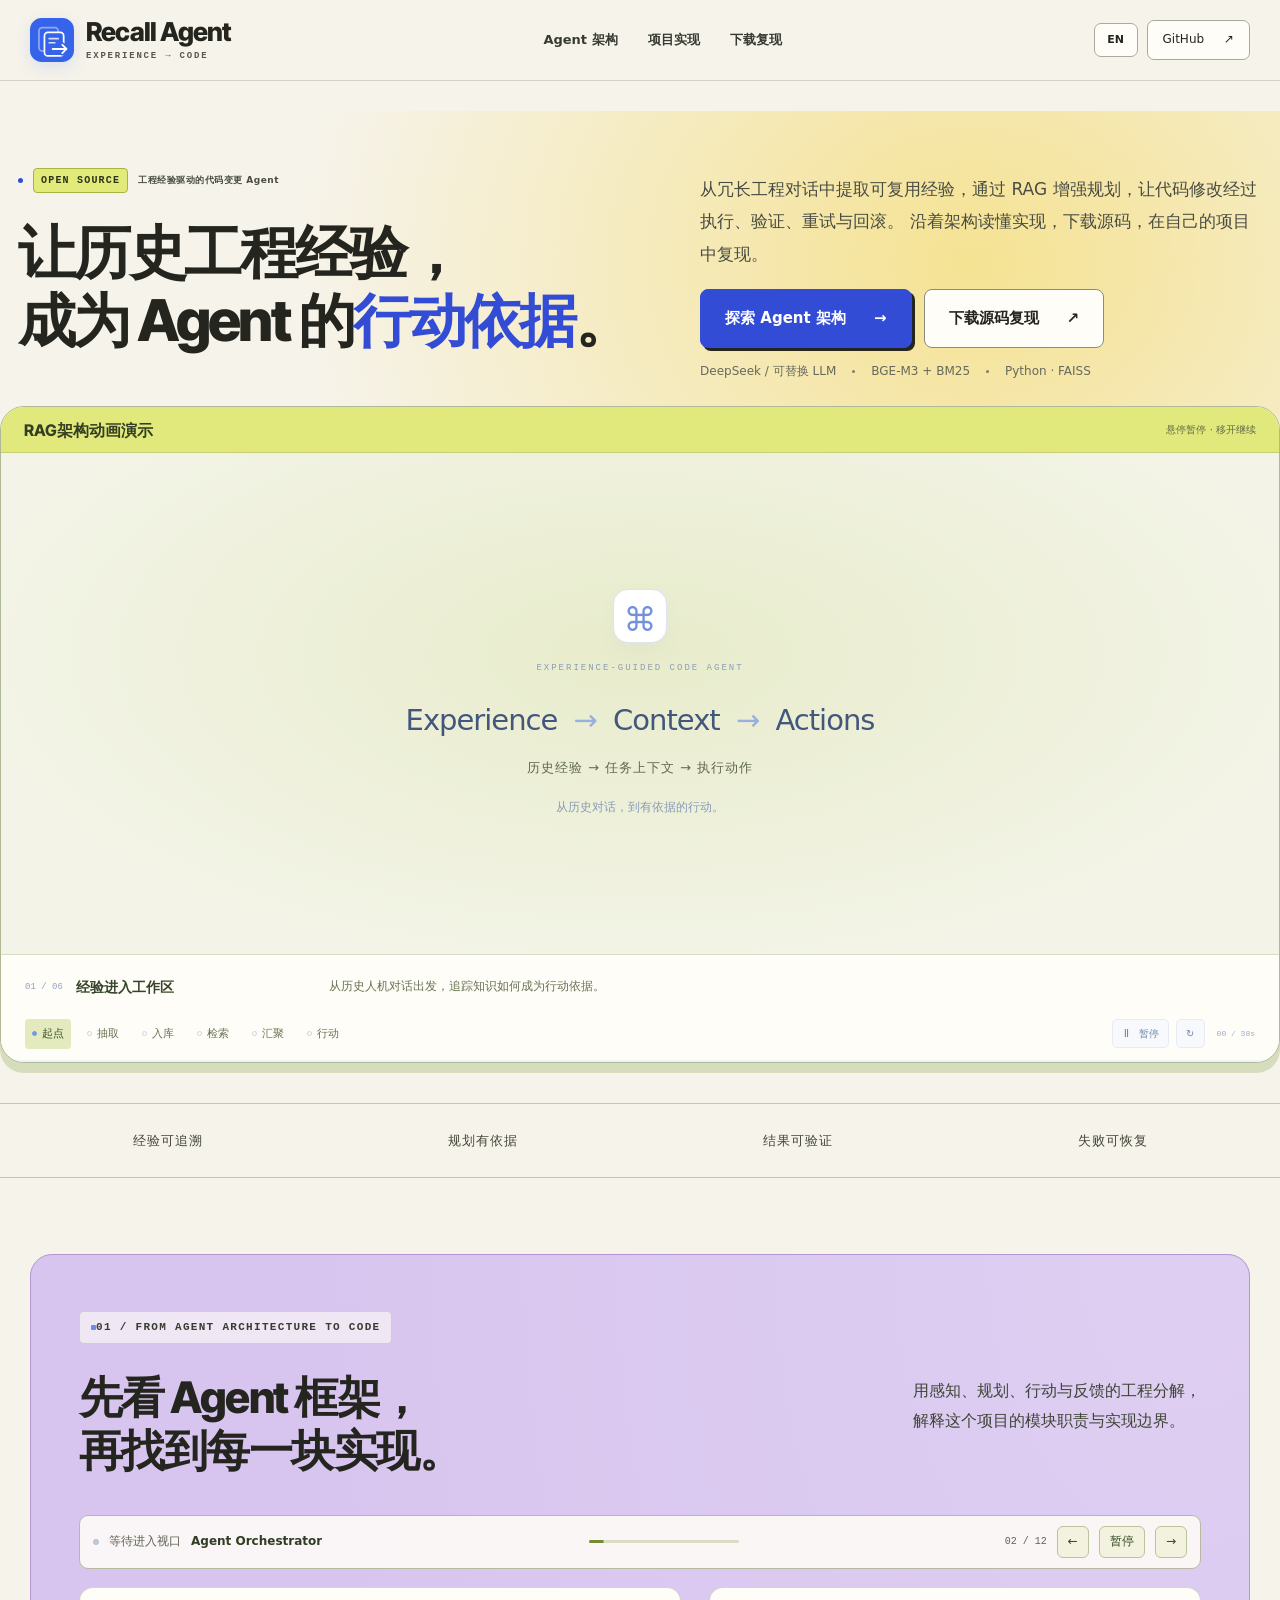
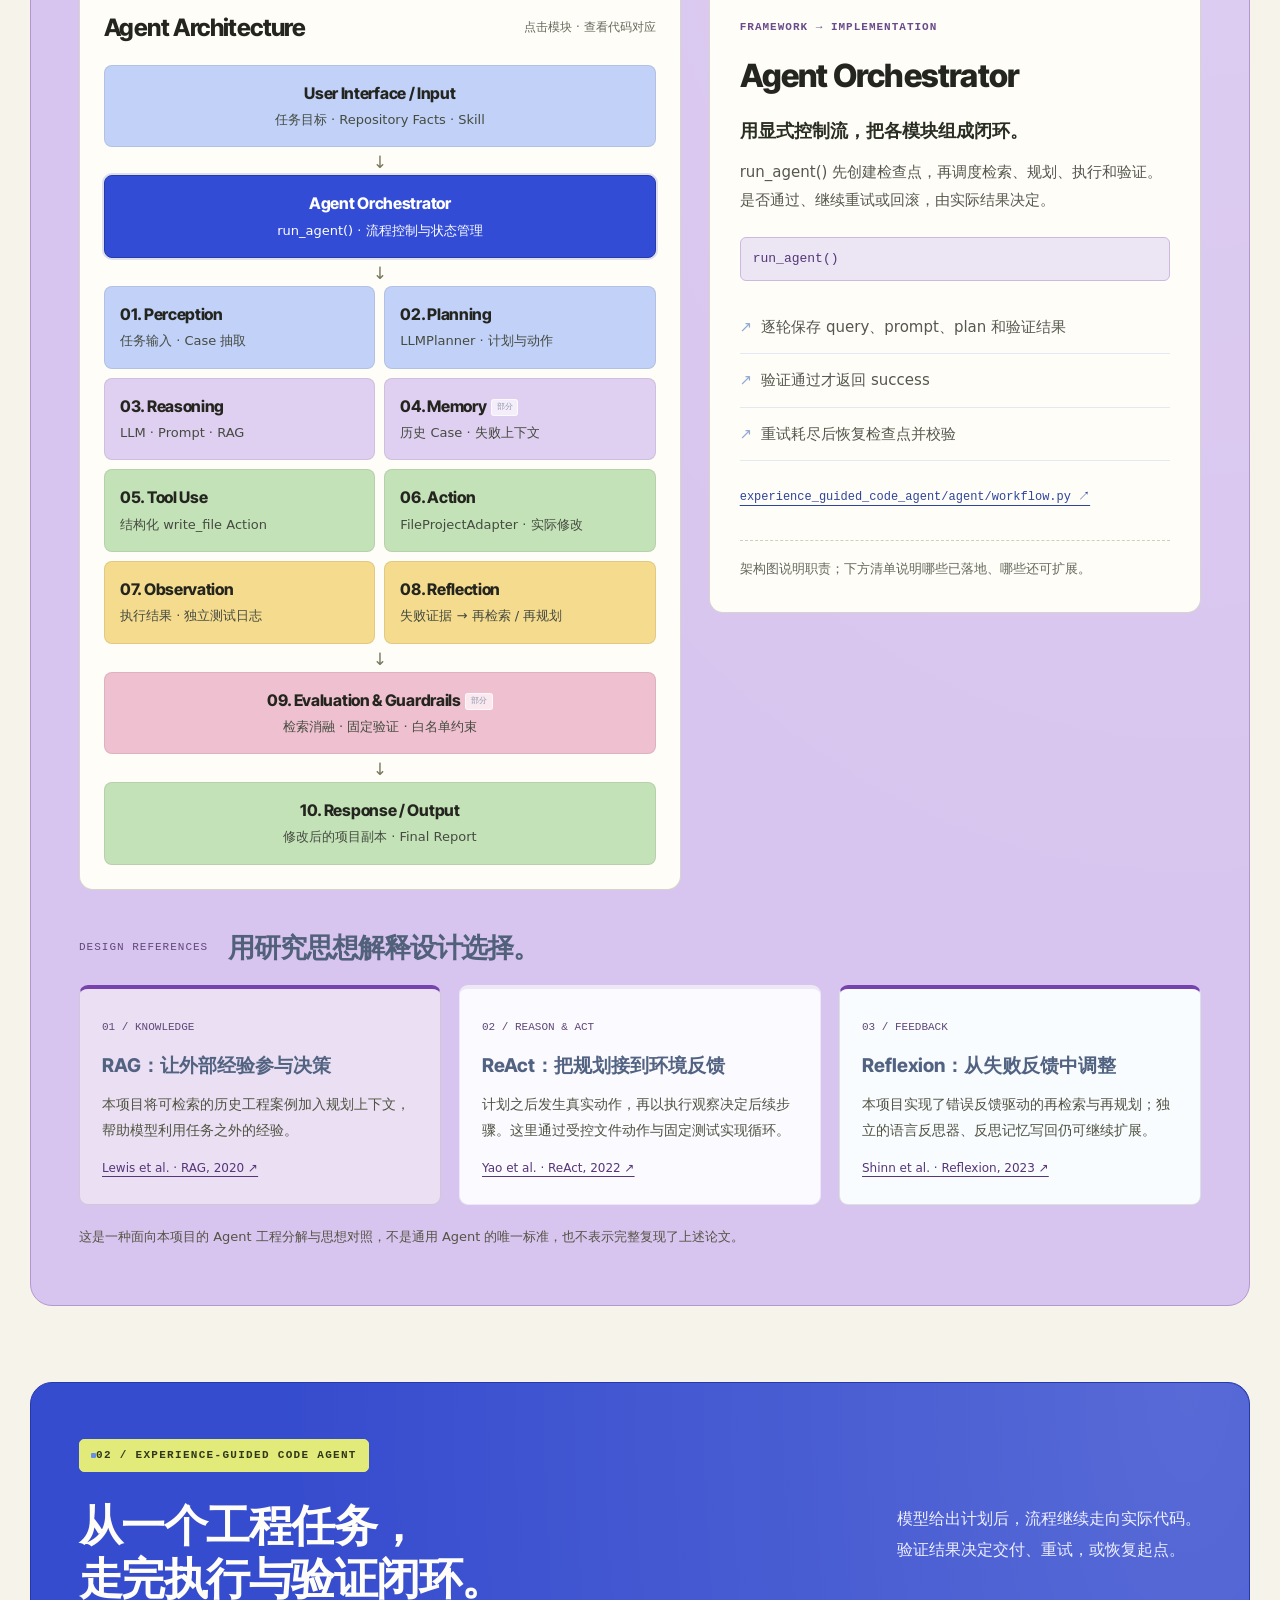
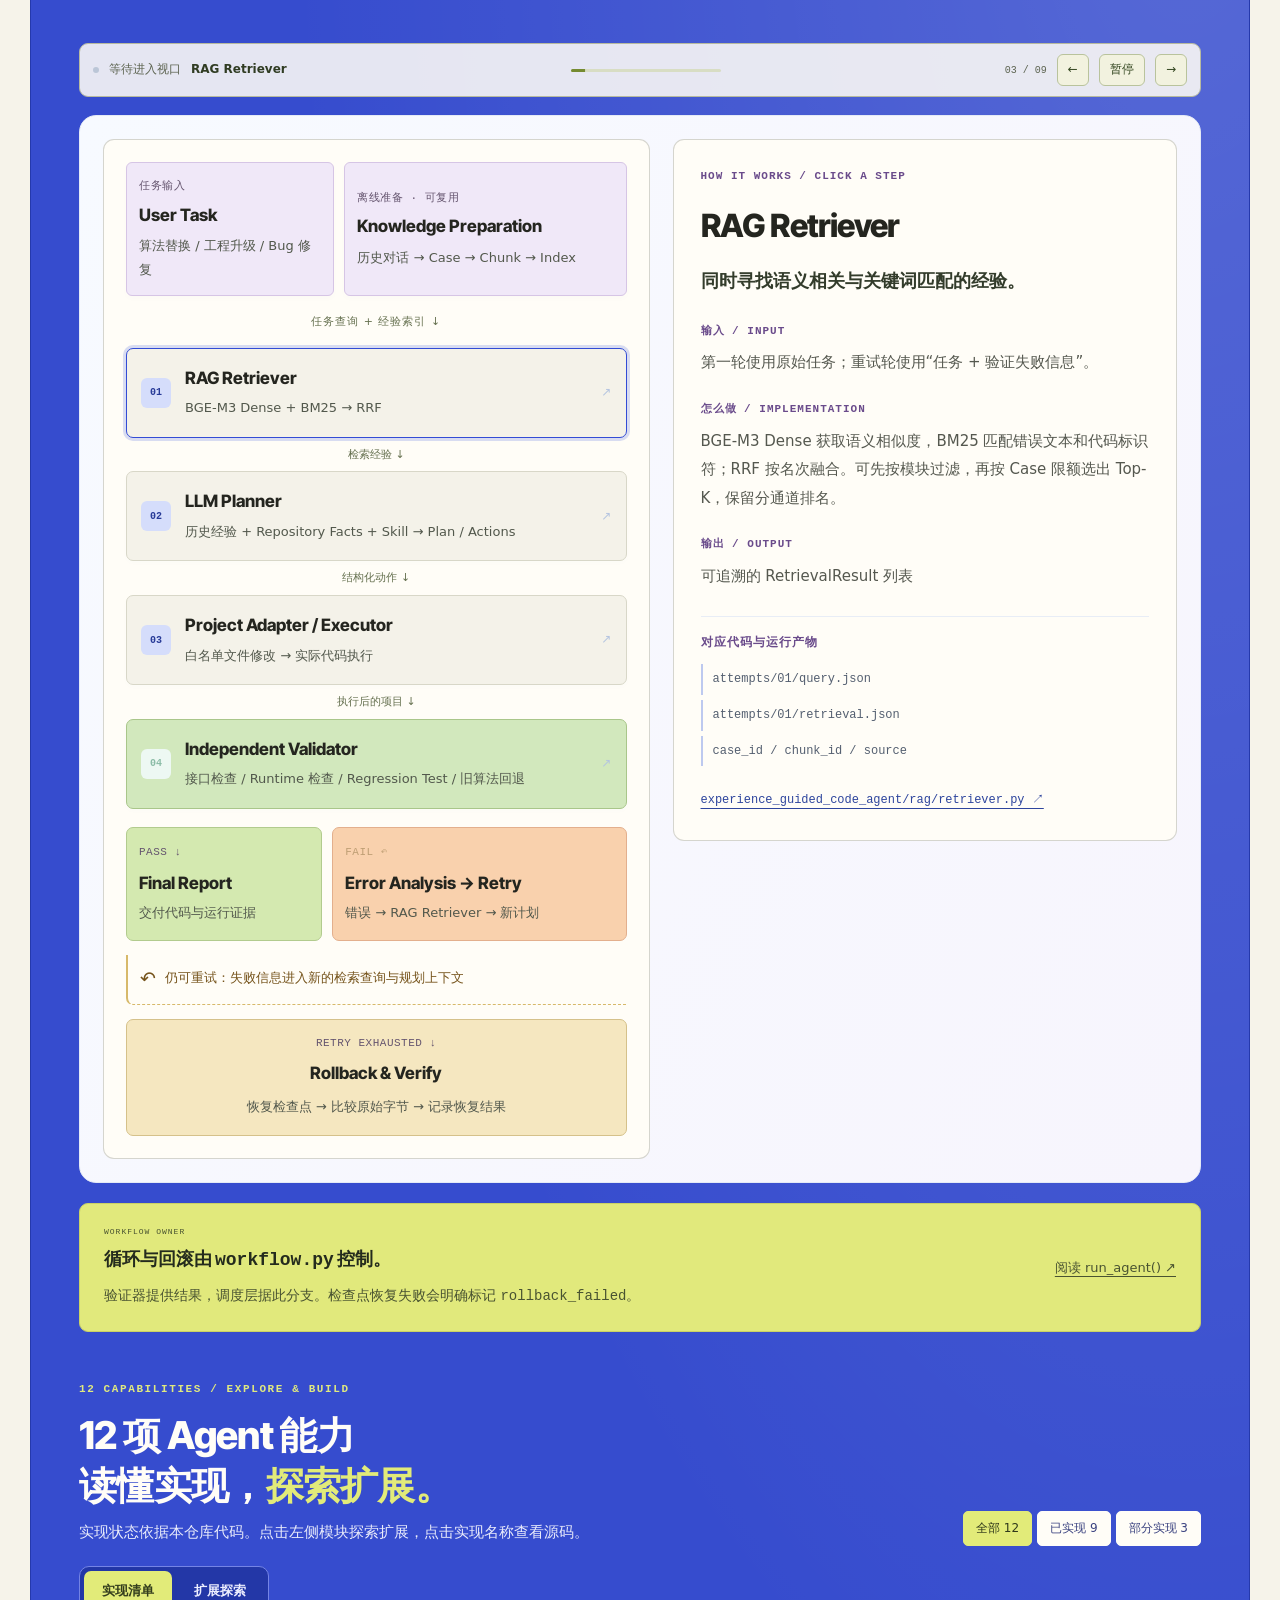
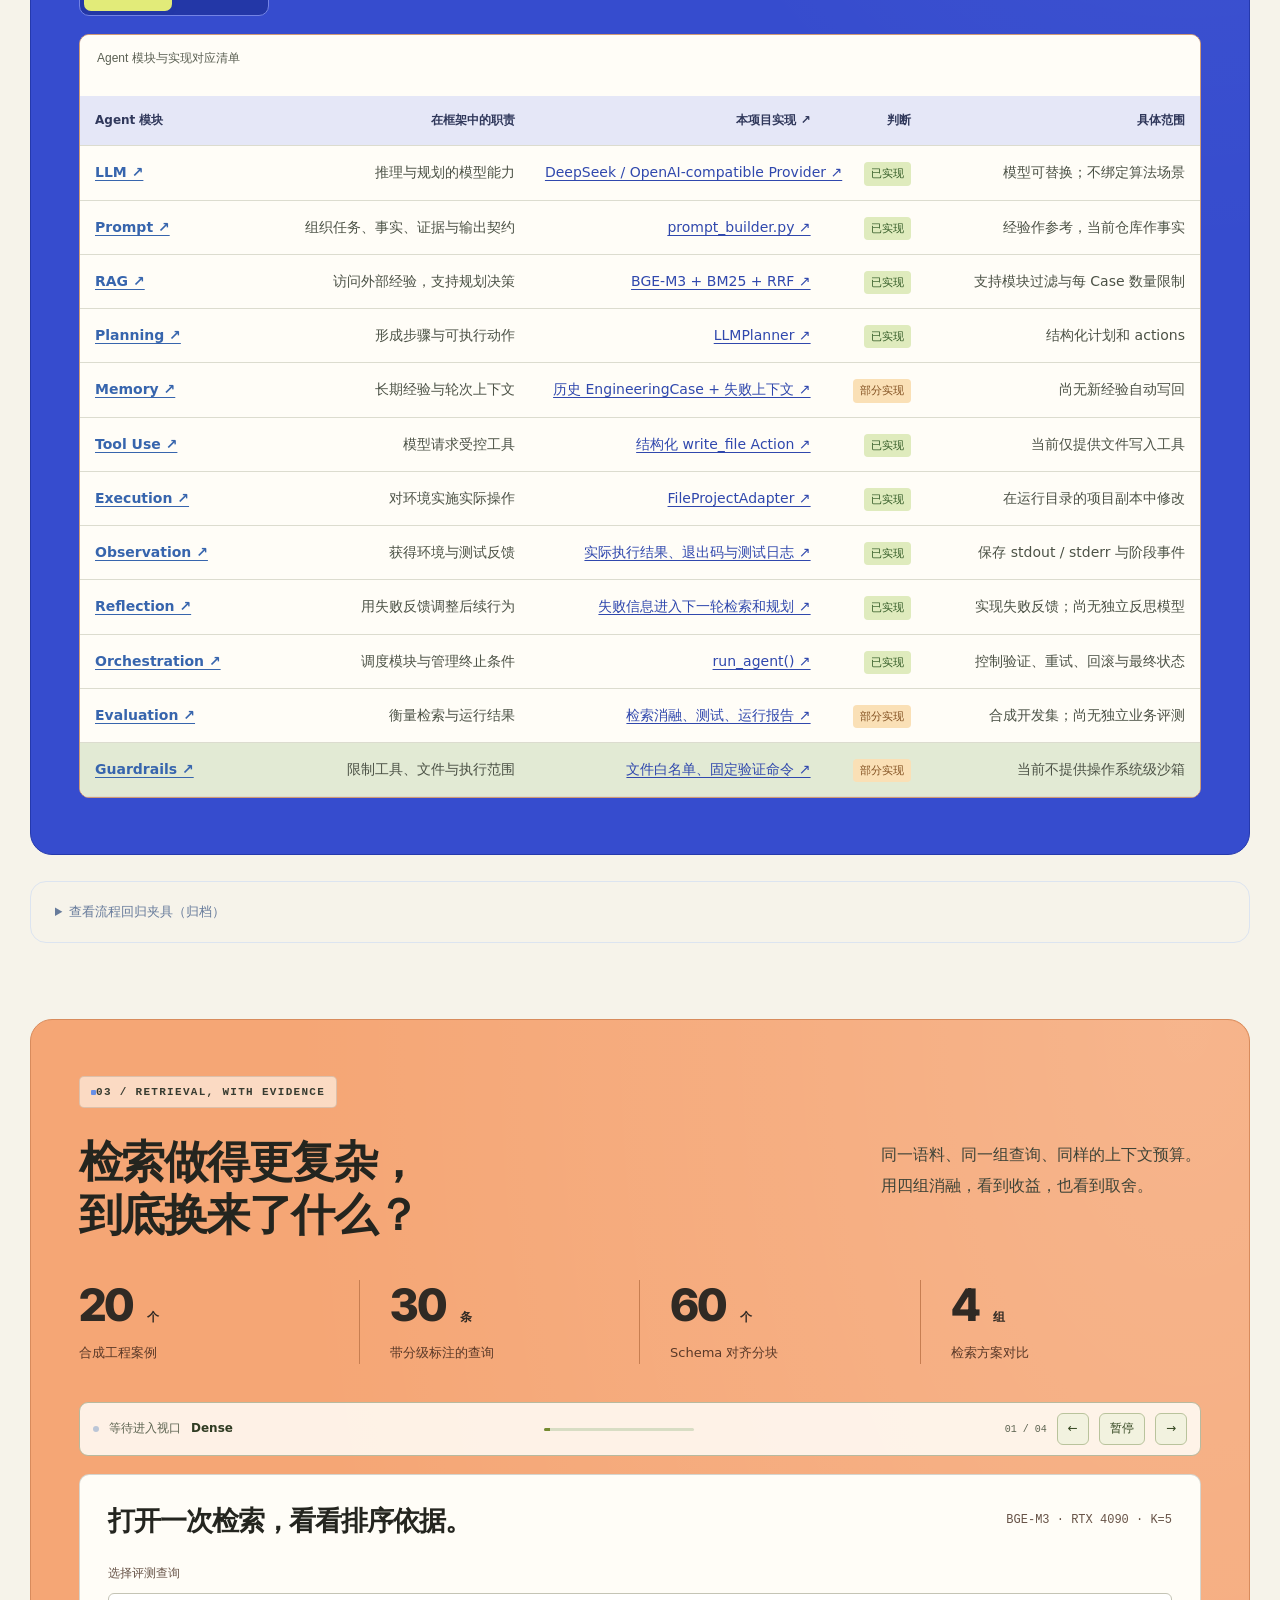
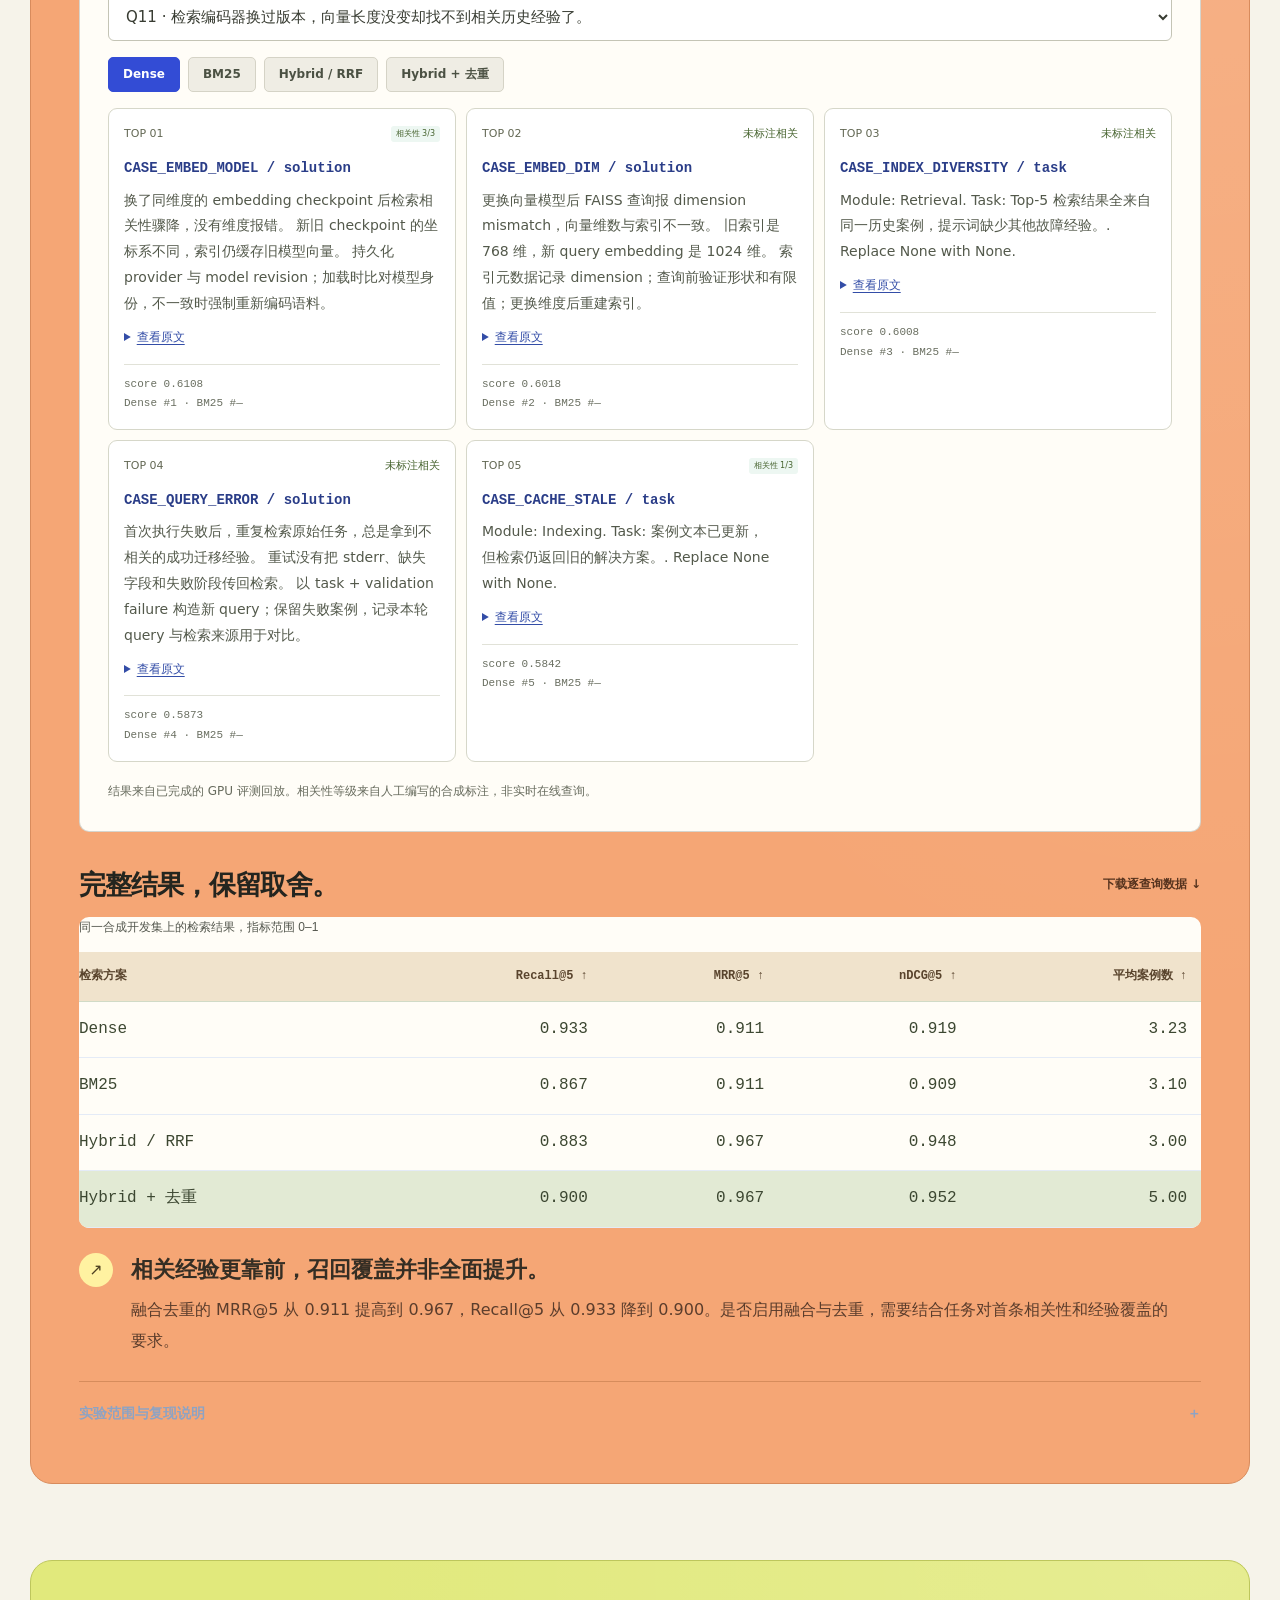
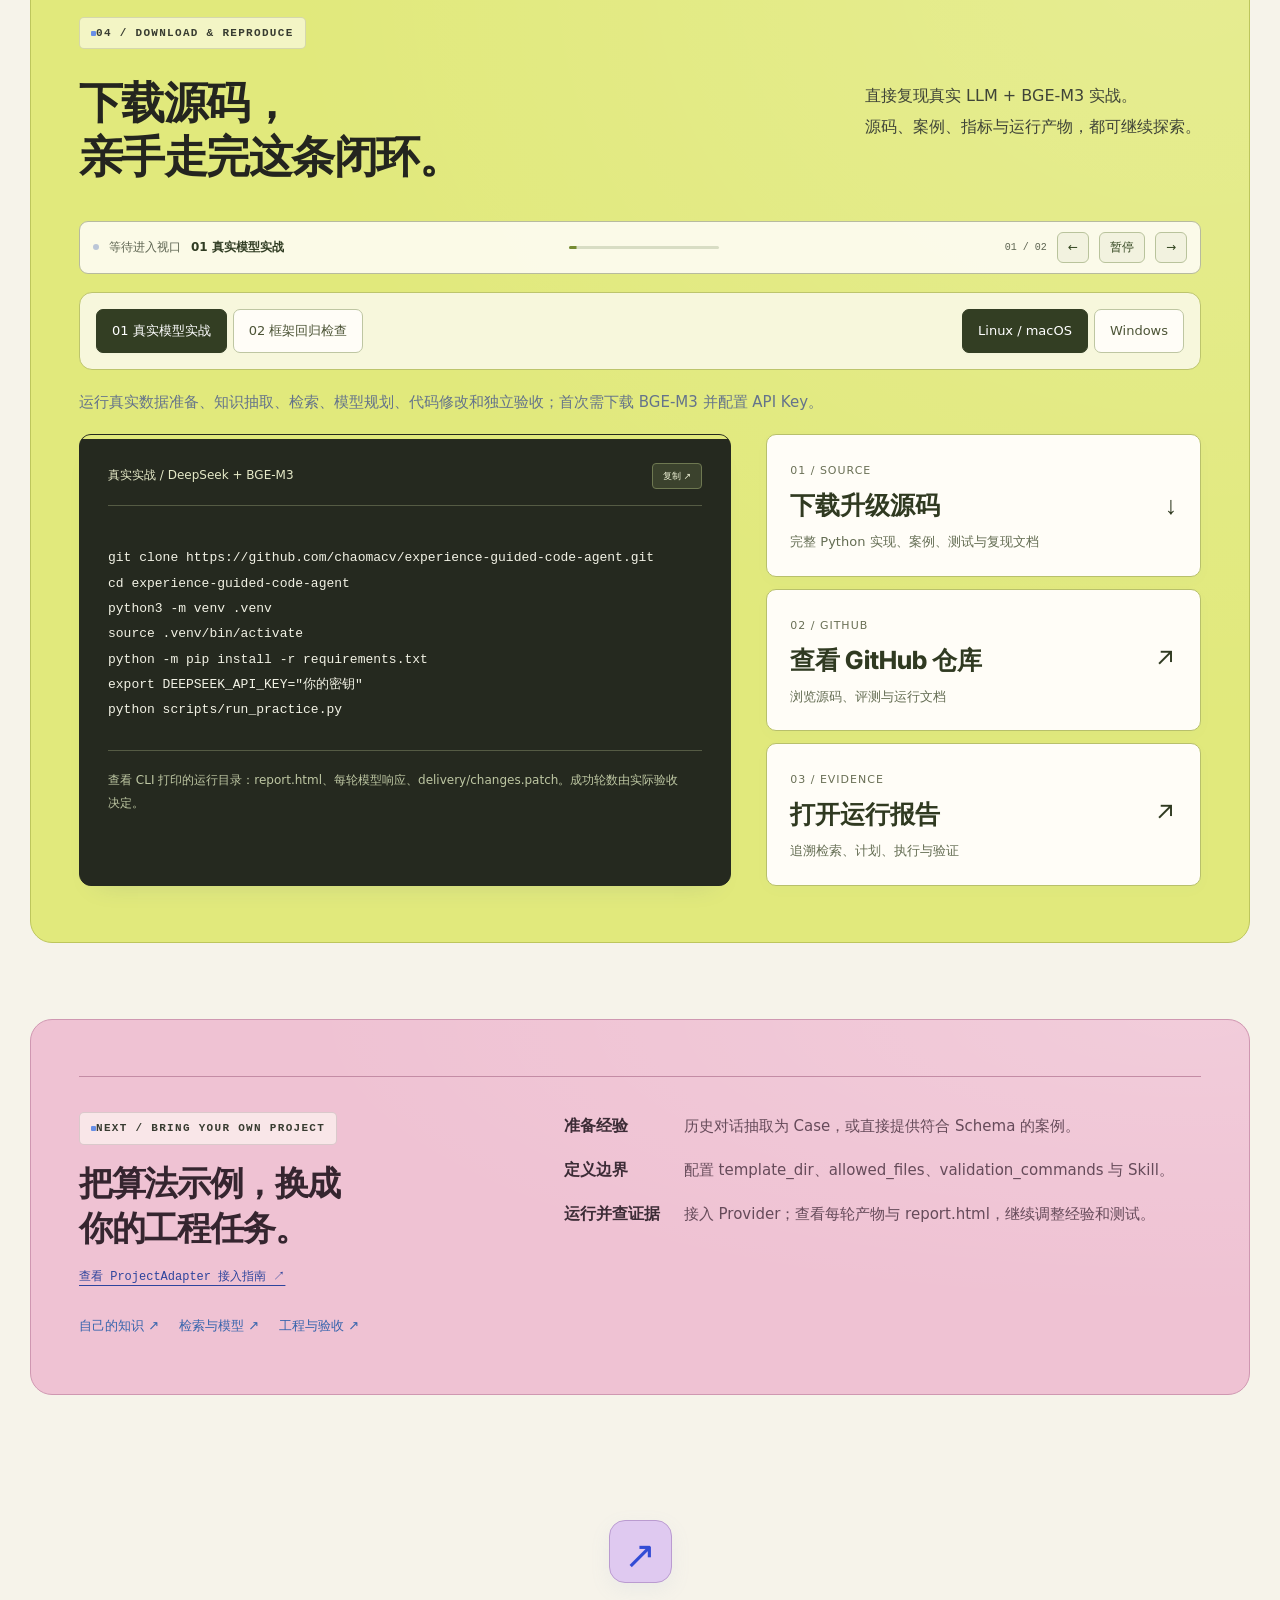
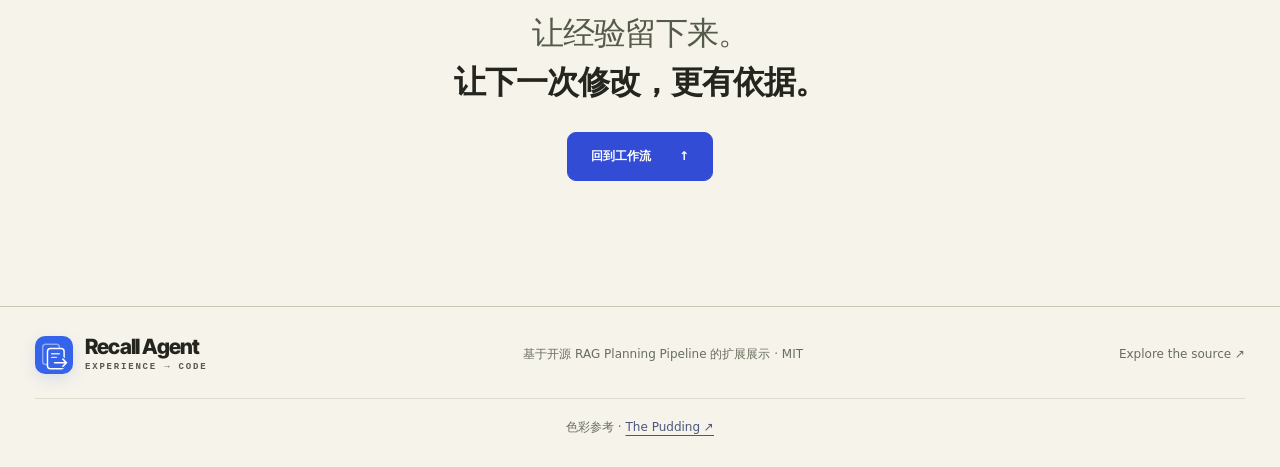
==== commit 030502c2: "docs: credit The Pudding for color inspiration in bilingual footer" ====
--- a/showcase/index.html
+++ b/showcase/index.html
@@ -13,7 +13,7 @@
 <link href="knowledge-story.css?v=23af3fac9855" rel="stylesheet"/>
 <link href="studio.css?v=5c578168293f" rel="stylesheet"/>
 <link href="explore.css?v=cc2ace8077bb" rel="stylesheet"/>
-<link href="editorial.css?v=585cd9190325" rel="stylesheet"/>
+<link href="editorial.css?v=cc8f9256a5d5" rel="stylesheet"/>
 </head>
 <body>
 <a class="skip" href="#main"><span data-i18n="跳到内容">跳到内容</span></a>
@@ -169,8 +169,8 @@
 # Set DEEPSEEK_API_KEY, then:
 python scripts/run_practice.py</pre><p id="track-note"><span data-i18n="查看 CLI 打印的运行目录：report.html、每轮模型响应、delivery/changes.patch。成功轮数由实际验收决定。">查看 CLI 打印的运行目录：report.html、每轮模型响应、delivery/changes.patch。成功轮数由实际验收决定。</span></p></div><div class="next-links"><a download="" href="experience-guided-code-agent-source.zip"><span>01 / SOURCE</span><strong><span data-i18n="下载升级源码">下载升级源码</span> <b>↓</b></strong><small><span data-i18n="完整 Python 实现、案例、测试与复现文档">完整 Python 实现、案例、测试与复现文档</span></small></a><a href="https://github.com/chaomacv/experience-guided-code-agent" rel="noopener" target="_blank"><span>02 / GITHUB</span><strong><span data-i18n="查看 GitHub 仓库">查看 GitHub 仓库</span> <b>↗</b></strong><small><span data-i18n="浏览源码、评测与运行文档">浏览源码、评测与运行文档</span></small></a><a href="history-live-report.html" target="_blank"><span>03 / EVIDENCE</span><strong><span data-i18n="打开运行报告">打开运行报告</span> <b>↗</b></strong><small><span data-i18n="追溯检索、计划、执行与验证">追溯检索、计划、执行与验证</span></small></a></div></div></section>
 <section class="section adapt-project"><div class="adapt-grid"><div><span class="section-label">NEXT / BRING YOUR OWN PROJECT</span><h3><span data-i18n="把算法示例，换成你的工程任务。">把算法示例，换成你的工程任务。</span></h3></div><ol><li><strong><span data-i18n="准备经验">准备经验</span></strong><span><span data-i18n="历史对话抽取为 Case，或直接提供符合 Schema 的案例。">历史对话抽取为 Case，或直接提供符合 Schema 的案例。</span></span></li><li><strong><span data-i18n="定义边界">定义边界</span></strong><span><span data-i18n="配置 template_dir、allowed_files、validation_commands 与 Skill。">配置 template_dir、allowed_files、validation_commands 与 Skill。</span></span></li><li><strong><span data-i18n="运行并查证据">运行并查证据</span></strong><span><span data-i18n="接入 Provider；查看每轮产物与 report.html，继续调整经验和测试。">接入 Provider；查看每轮产物与 report.html，继续调整经验和测试。</span></span></li></ol></div><a class="source-link" href="https://github.com/chaomacv/experience-guided-code-agent/blob/main/docs/execution_validation.md" rel="noopener" target="_blank"><span data-i18n="查看 ProjectAdapter 接入指南 ↗">查看 ProjectAdapter 接入指南 ↗</span></a><div class="practice-extension-links"><a href="https://github.com/chaomacv/experience-guided-code-agent/blob/main/docs/knowledge_preparation.md" target="_blank"><span data-i18n="自己的知识">自己的知识</span> ↗</a><a href="https://github.com/chaomacv/experience-guided-code-agent/blob/main/docs/retriever_extensions.md" target="_blank"><span data-i18n="检索与模型">检索与模型</span> ↗</a><a href="https://github.com/chaomacv/experience-guided-code-agent/blob/main/docs/project_adapter.md" target="_blank"><span data-i18n="工程与验收">工程与验收</span> ↗</a></div></section><section class="end-note"><span class="end-mark">↗</span><p><span data-i18n="让经验留下来。">让经验留下来。</span><br/><strong><span data-i18n="让下一次修改，更有依据。">让下一次修改，更有依据。</span></strong></p><a class="button dark" href="#workflow"><span data-i18n="回到工作流">回到工作流</span> <span>↑</span></a></section>
-</main><footer><a class="brand" href="#main"><span aria-hidden="true" class="mark"><svg viewbox="0 0 64 64" fill="none"><rect width="64" height="64" rx="17" fill="#3563E9"/><rect x="13" y="14" width="28" height="34" rx="5" stroke="white" stroke-width="2.5" opacity=".45"/><rect x="21" y="21" width="28" height="34" rx="5" fill="#3563E9" stroke="white" stroke-width="2.5"/><path d="M28 30h13M28 36h8" stroke="white" stroke-width="2.5" stroke-linecap="round" opacity=".8"/><path d="M33 45h20m-6-6 6 6-6 6" stroke="#3563E9" stroke-width="7" stroke-linecap="round" stroke-linejoin="round"/><path d="M33 45h20m-6-6 6 6-6 6" stroke="white" stroke-width="2.8" stroke-linecap="round" stroke-linejoin="round"/></svg></span><span class="brand-wordmark"><strong>Recall Agent</strong><small>EXPERIENCE → CODE</small></span></a><span><span data-i18n="基于开源 RAG Planning Pipeline 的扩展展示 · MIT">基于开源 RAG Planning Pipeline 的扩展展示 · MIT</span></span><a href="https://github.com/chaomacv/experience-guided-code-agent" rel="noopener" target="_blank">Explore the source ↗</a></footer>
-<script src="i18n.js?v=90db8c563452"></script><script src="app.js?v=e70101ab2a36"></script>
+</main><footer><a class="brand" href="#main"><span aria-hidden="true" class="mark"><svg viewbox="0 0 64 64" fill="none"><rect width="64" height="64" rx="17" fill="#3563E9"/><rect x="13" y="14" width="28" height="34" rx="5" stroke="white" stroke-width="2.5" opacity=".45"/><rect x="21" y="21" width="28" height="34" rx="5" fill="#3563E9" stroke="white" stroke-width="2.5"/><path d="M28 30h13M28 36h8" stroke="white" stroke-width="2.5" stroke-linecap="round" opacity=".8"/><path d="M33 45h20m-6-6 6 6-6 6" stroke="#3563E9" stroke-width="7" stroke-linecap="round" stroke-linejoin="round"/><path d="M33 45h20m-6-6 6 6-6 6" stroke="white" stroke-width="2.8" stroke-linecap="round" stroke-linejoin="round"/></svg></span><span class="brand-wordmark"><strong>Recall Agent</strong><small>EXPERIENCE → CODE</small></span></a><span><span data-i18n="基于开源 RAG Planning Pipeline 的扩展展示 · MIT">基于开源 RAG Planning Pipeline 的扩展展示 · MIT</span></span><a href="https://github.com/chaomacv/experience-guided-code-agent" rel="noopener" target="_blank">Explore the source ↗</a><p class="design-credit"><span data-i18n="色彩参考">色彩参考</span> · <a href="https://pudding.cool/" rel="noopener" target="_blank">The Pudding ↗</a></p></footer>
+<script src="i18n.js?v=1cc6276ad526"></script><script src="app.js?v=e70101ab2a36"></script>
 <script src="guide.js?v=f1b46d3aee25"></script>
 <script src="explore.js?v=dc1a44a9e330"></script>
 <script src="knowledge-story.js?v=83585e39aeca"></script>
--- a/showcase/editorial.css
+++ b/showcase/editorial.css
@@ -312,3 +312,10 @@
   .ks-mobile-case,.ks-mobile-task,.ks-mobile-index>div,.ks-mobile-chunks>span,.ks-mobile-path { background:#fffdf7; border-color:#cbd1bc; color:#4d613c; }
   .ks-mobile-prompt { background:#2c3825; border-color:#4c5e3b; }.ks-mobile-prompt p { color:#e0e7cf; }
 }
+
+/* A quiet, bilingual color-design credit at the bottom of the page. */
+body>footer { flex-wrap:wrap; }
+body>footer>a:not(.brand) { color:#686e5d; font-size:12px; }
+.design-credit { flex-basis:100%; order:4; margin:4px 0 0; padding-top:18px; border-top:1px solid #daddce; color:#686e5d; font-size:12px; text-align:center; }
+.design-credit a { color:#4c577d; text-decoration:underline; text-underline-offset:4px; }
+.design-credit a:hover { color:#334cd5; }
